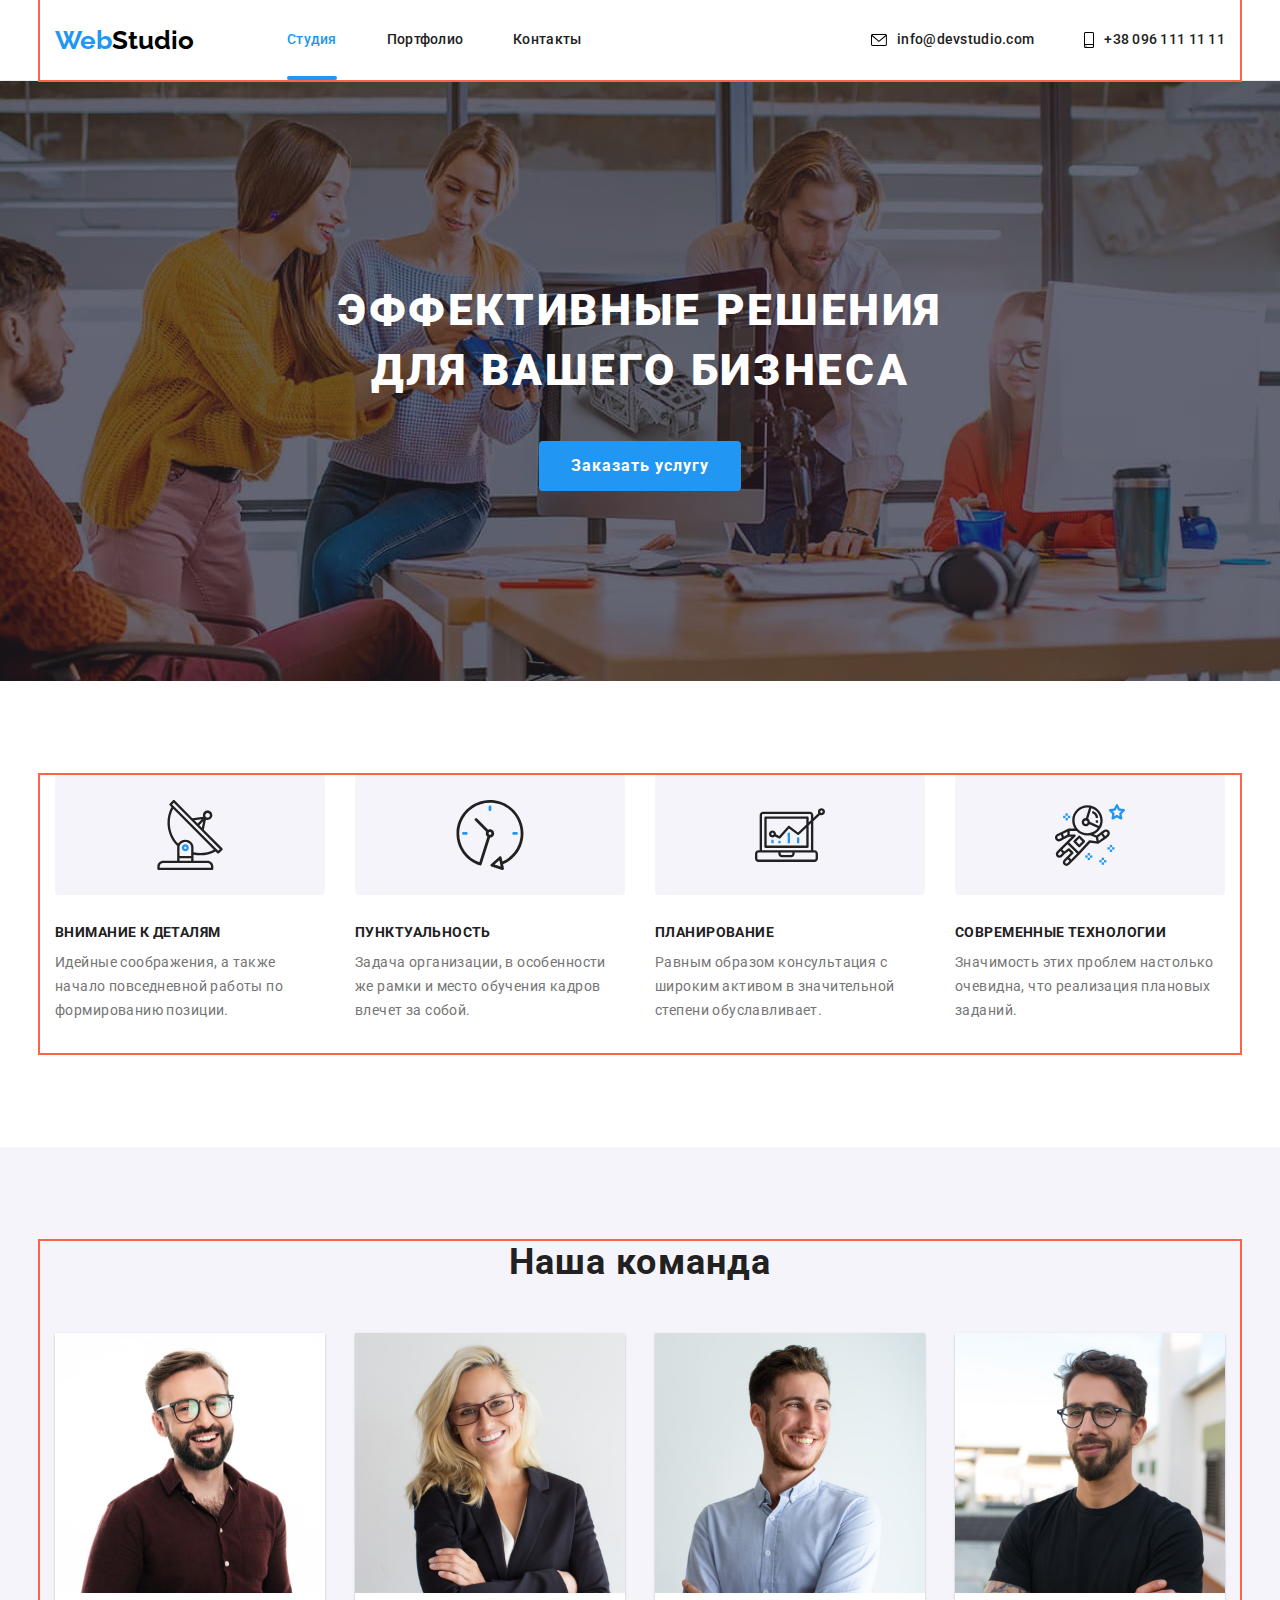
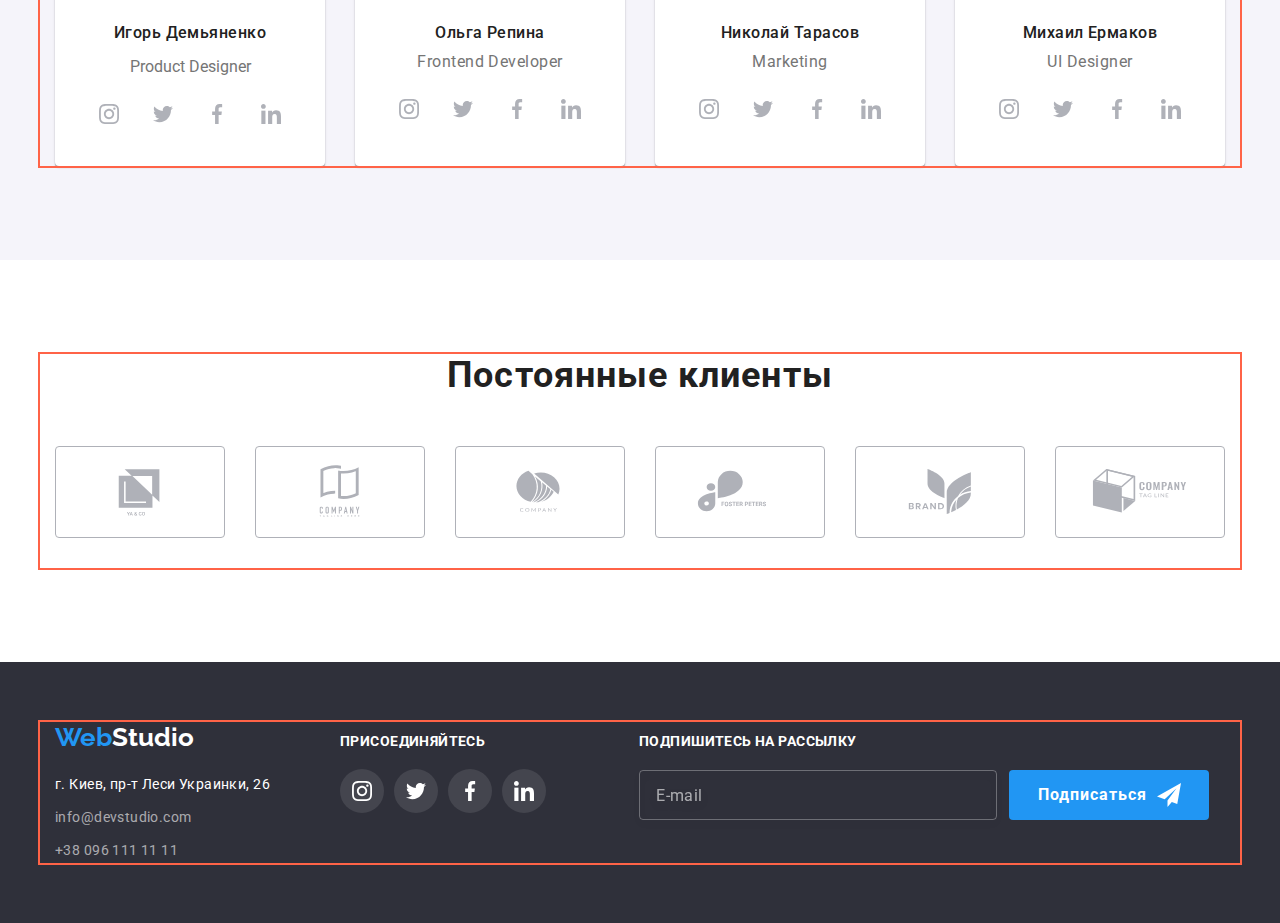
==== index.html @ f04921a1 "6" ====
<!DOCTYPE html>
<html lang="ru">
  <head>
    <meta charset="UTF-8" />
    <meta http-equiv="X-UA-Compatible" content="IE=edge" />
    <meta name="viewport" content="width=device-width, initial-scale=1.0" />
    <title>Web Studio</title>
    <link
      rel="stylesheet"
      href="https://cdnjs.cloudflare.com/ajax/libs/modern-normalize/1.1.0/modern-normalize.min.css"
    />
    <link rel="stylesheet" href="./css/styles.css" />
    <link rel="stylesheet" href="./css/main.min.css" />
    <link rel="preconnect" href="https://fonts.googleapis.com" />
    <link rel="preconnect" href="https://fonts.gstatic.com" crossorigin />
    <link
      href="https://fonts.googleapis.com/css2?family=Raleway:wght@700&family=Roboto:wght@400;500;700;900&display=swap"
      rel="stylesheet"
    />
  </head>
  <body>
    <!-- header -->
    <header class="header">
      <div class="container">
        <div class="header__flex">
          <nav class="header__nav">
            <a class="logo link-decoration" href="index.html"
              ><span class="logo__fp" lang="en">Web</span
              ><span class="logo__sp logo__sp--dark" lang="en">Studio</span></a
            >
            <ul class="nav-list list-decoration header__nav-list">
              <li class="nav-list__item">
                <a class="nav-list__link link-decoration nav-list__link--curent" href="index.html"
                  >Студия</a
                >
              </li>
              <li class="nav-list__item">
                <a class="nav-list__link link-decoration" href="portfolio.html">Портфолио</a>
              </li>
              <li class="nav-list__item">
                <a class="nav-list__link link-decoration" href="index.html">Контакты</a>
              </li>
            </ul>
          </nav>
          <ul class="contacts-list list-decoration">
            <li class="contacts-list__item">
              <a
                class="contacts-list__link contacts-list__link--top link-decoration"
                href="mailto:info@devstudio.com"
                ><svg class="contacts-list__icon contacts-list__icon--envelope-icon">
                  <use href="./images/icons/symbol-defs.svg#icon-envelope"></use>
                </svg>
                info@devstudio.com</a
              >
            </li>
            <li class="contacts-list__item">
              <a
                class="contacts-list__link contacts-list__link--bottom link-decoration"
                href="tel:+380961111111"
                ><svg class="contacts-list__icon contacts-list__icon--smartphone-icon">
                  <use href="./images/icons/symbol-defs.svg#icon-smartphone"></use>
                </svg>
                +38 096 111 11 11</a
              >
            </li>
          </ul>
          <button type="button" class="menu-open-btn" data-menu-open>
            <svg class="menu-open-btn__icon" width="40" height="40">
              <use href="./images/icons/symbol-defs.svg#icon-menu_40px"></use>
            </svg>
          </button>
        </div>
      </div>
      <!-- mob menu -->
      <div class="mob-menu is-hidden" data-menu>
        <div class="container">
          <div class="mob-menu-top">
            <button type="button" class="menu-close-btn" data-menu-close>
              <svg class="menu-close-btn__icon" width="40" height="40">
                <use href="./images/icons/symbol-defs.svg#icon-close_40px"></use>
              </svg>
            </button>
            <ul class="mob-menu-list list-decoration">
              <li class="mob-menu-list__item">
                <a
                  class="mob-menu__link link-decoration mob-menu-list__link--curent"
                  href="index.html"
                  >Студия</a
                >
              </li>
              <li class="mob-menu-list__item">
                <a class="mob-menu__link link-decoration" href="portfolio.html">Портфолио</a>
              </li>
              <li class="mob-menu-list__item">
                <a class="mob-menu__link link-decoration" href="index.html">Контакты</a>
              </li>
            </ul>
          </div>
          <div class="mob-menu-bottom">
            <ul class="mob-menu-contacts-list list-decoration">
              <li class="mob-menu-contacts-list__item">
                <a class="mob-menu-contacts-list__link link-decoration" href="tel:+380961111111">
                  +38 096 111 11 11</a
                >
              </li>
              <li class="mob-menu-contacts-list__item">
                <a
                  class="mob-menu-contacts-list__link link-decoration"
                  href="mailto:info@devstudio.com"
                >
                  info@devstudio.com</a
                >
              </li>
            </ul>
            <ul class="mob-menu-soc-list list-decoration">
              <li class="mob-menu-soc-list__item">
                <a href="" class="mob-menu-soc__link link-decoration"> Instagram</a>
              </li>
              <li class="mob-menu-soc-list__item">
                <a href="" class="mob-menu-soc__link link-decoration">Twitter</a>
              </li>
              <li class="mob-menu-soc-list__item">
                <a href="" class="mob-menu-soc__link link-decoration">Facebook</a>
              </li>
              <li class="mob-menu-soc-list__item">
                <a href="" class="mob-menu-soc__link link-decoration">LinkedIn</a>
              </li>
            </ul>
          </div>
        </div>
      </div>
    </header>
    <!-- main content -->
    <main class="main-content">
      <!-- section banner -->
      <section class="banner section">
        <div class="banner__overlay">
          <div class="baner__content">
            <h1 class="banner__title">
              Эффективные решения <br />
              для вашего бизнеса
            </h1>
            <button data-modal-open class="banner__button" type="button">Заказать услугу</button>
          </div>
        </div>
      </section>
      <!-- section descriptions -->
      <section class="descriptions section">
        <div class="container">
          <div class="descriptions__div">
            <ul class="descriptions-list list-decoration">
              <li class="descriptions-list__item icon-antenna">
                <div class="descriptions-list__link">
                  <svg class="descriptions-list__icon" width="70" height="70">
                    <use href="./images/icons/symbol-defs.svg#icon-antenna"></use>
                  </svg>
                </div>
                <h3 class="descriptions-list__caption">Внимание к деталям</h3>
                <p class="descriptions-list__text">
                  Идейные соображения, а также начало повседневной работы по формированию позиции.
                </p>
              </li>
              <li class="descriptions-list__item icon-clock">
                <div class="descriptions-list__link">
                  <svg class="descriptions-list__icon" width="70" height="70">
                    <use href="./images/icons/symbol-defs.svg#icon-clock"></use>
                  </svg>
                </div>
                <h3 class="descriptions-list__caption">Пунктуальность</h3>
                <p class="descriptions-list__text">
                  Задача организации, в особенности же рамки и место обучения кадров влечет за
                  собой.
                </p>
              </li>
              <li class="descriptions-list__item icon-diagram">
                <div class="descriptions-list__link">
                  <svg class="descriptions-list__icon" width="70" height="70">
                    <use href="./images/icons/symbol-defs.svg#icon-diagram"></use>
                  </svg>
                </div>
                <h3 class="descriptions-list__caption">Планирование</h3>
                <p class="descriptions-list__text">
                  Равным образом консультация с широким активом в значительной степени
                  обуславливает.
                </p>
              </li>
              <li class="descriptions-list__item icon-astronaut">
                <div class="descriptions-list__link">
                  <svg class="descriptions-list__icon" width="70" height="70">
                    <use href="./images/icons/symbol-defs.svg#icon-astronaut"></use>
                  </svg>
                </div>
                <h3 class="descriptions-list__caption">Современные технологии</h3>
                <p class="descriptions-list__text">
                  Значимость этих проблем настолько очевидна, что реализация плановых заданий.
                </p>
              </li>
            </ul>
          </div>
        </div>
      </section>
      <!-- section our_work -->
      <!-- <section class="work section">
        <div class="container">
          <h2 class="work__title section-title">Чем мы занимаемся</h2>
          <ul class="work-list list-decoration">
            <li class="work-list__item">
              <a class="work-list__link link-decoration" href=""
                ><div class="work-list__tumb">
                  <img
                    class="work-list__img"
                    src="./images/img.jpg"
                    alt="разработка блоксхемы"
                    width="370"
                  />
                  <h3 class="work-list__caption">Десктопные приложения</h3>
                </div>
              </a>
            </li>
            <li class="work-list__item">
              <a class="work-list__link link-decoration" href=""
                ><div class="work-list__tumb">
                  <img
                    class="work-list__img"
                    src="./images/box2.jpg"
                    alt="разарботка модели"
                    width="370"
                  />
                  <h3 class="work-list__caption">Мобильные приложения</h3>
                </div>
              </a>
            </li>
            <li class="work-list__item">
              <a class="work-list__link link-decoration" href=""
                ><div class="work-list__tumb">
                  <img
                    class="work-list__img"
                    src="./images/box3.jpg"
                    alt="выбор цвета"
                    width="370"
                  />
                  <h3 class="work-list__caption">Дизайнерские решения</h3>
                </div>
              </a>
            </li>
          </ul>
        </div>
      </section> -->
      <!-- section our_team -->
      <section class="team section">
        <div class="container">
          <h2 class="team__title section-title">Наша команда</h2>
          <ul class="team-list list-decoration">
            <li class="team-list__item">
              <img
                class="team-list__img"
                src="./images/team1.jpg"
                alt="фото Product Designer"
                width="270"
              />
              <div class="team-list__wrapper">
                <h3 class="team-list__caption">Игорь Демьяненко</h3>
                <p class="steam-list__text">Product Designer</p>
                <ul class="soc-list list-decoration">
                  <li class="soc-list__item">
                    <a class="soc-list__link link-decoration" href="">
                      <svg class="soc-list__icon" width="20" height="20">
                        <use href="./images/icons/symbol-defs.svg#icon-instagram"></use>
                      </svg>
                    </a>
                  </li>
                  <li class="soc-list__item">
                    <a class="soc-list__link link-decoration" href="">
                      <svg class="soc-list__icon" width="20" height="20">
                        <use href="./images/icons/symbol-defs.svg#icon-twitter"></use>
                      </svg>
                    </a>
                  </li>
                  <li class="soc-list__item">
                    <a class="soc-list__link link-decoration" href="">
                      <svg class="soc-list__icon" width="20" height="20">
                        <use href="./images/icons/symbol-defs.svg#icon-facebook"></use>
                      </svg>
                    </a>
                  </li>
                  <li class="soc-list__item">
                    <a class="soc-list__link link-decoration" href="">
                      <svg class="soc-list__icon" width="20" height="20">
                        <use href="./images/icons/symbol-defs.svg#icon-linkedin"></use>
                      </svg>
                    </a>
                  </li>
                </ul>
              </div>
            </li>
            <li class="team-list__item">
              <img
                class="team-list__img"
                src="./images/team2.jpg"
                alt="фото фронт-енд разработчика"
                width="270"
              />
              <div class="team-list__wrapper">
                <h3 class="team-list__caption">Ольга Репина</h3>
                <p class="team-list__text" lang="en">Frontend Developer</p>
                <ul class="soc-list list-decoration">
                  <li class="soc-list__item">
                    <a class="soc-list__link link-decoration" href="">
                      <svg class="soc-list__icon" width="20" height="20">
                        <use href="./images/icons/symbol-defs.svg#icon-instagram"></use>
                      </svg>
                    </a>
                  </li>
                  <li class="soc-list__item">
                    <a class="soc-list__link link-decoration" href="">
                      <svg class="soc-list__icon" width="20" height="20">
                        <use href="./images/icons/symbol-defs.svg#icon-twitter"></use>
                      </svg>
                    </a>
                  </li>
                  <li class="soc-list__item">
                    <a class="soc-list__link link-decoration" href="">
                      <svg class="soc-list__icon" width="20" height="20">
                        <use href="./images/icons/symbol-defs.svg#icon-facebook"></use>
                      </svg>
                    </a>
                  </li>
                  <li class="soc-list__item">
                    <a class="soc-list__link link-decoration" href="">
                      <svg class="soc-list__icon" width="20" height="20">
                        <use href="./images/icons/symbol-defs.svg#icon-linkedin"></use>
                      </svg>
                    </a>
                  </li>
                </ul>
              </div>
            </li>
            <li class="team-list__item">
              <img
                class="team-list__img"
                src="./images/team3.jpg"
                alt="фото маркетолога"
                width="270"
              />
              <div class="team-list__wrapper">
                <h3 class="team-list__caption">Николай Тарасов</h3>
                <p class="team-list__text" lang="en">Marketing</p>
                <ul class="soc-list list-decoration">
                  <li class="soc-list__item">
                    <a class="soc-list__link link-decoration" href="">
                      <svg class="soc-list__icon" width="20" height="20">
                        <use href="./images/icons/symbol-defs.svg#icon-instagram"></use>
                      </svg>
                    </a>
                  </li>
                  <li class="soc-list__item">
                    <a class="soc-list__link link-decoration" href="">
                      <svg class="soc-list__icon" width="20" height="20">
                        <use href="./images/icons/symbol-defs.svg#icon-twitter"></use>
                      </svg>
                    </a>
                  </li>
                  <li class="soc-list__item">
                    <a class="soc-list__link link-decoration" href="">
                      <svg class="soc-list__icon" width="20" height="20">
                        <use href="./images/icons/symbol-defs.svg#icon-facebook"></use>
                      </svg>
                    </a>
                  </li>
                  <li class="soc-list__item">
                    <a class="soc-list__link link-decoration" href="">
                      <svg class="soc-list__icon" width="20" height="20">
                        <use href="./images/icons/symbol-defs.svg#icon-linkedin"></use>
                      </svg>
                    </a>
                  </li>
                </ul>
              </div>
            </li>
            <li class="team-list__item">
              <img
                class="team-list__img"
                src="./images/team4.jpg"
                alt="фото дизайнера"
                width="270"
              />
              <div class="team-list__wrapper">
                <h3 class="team-list__caption">Михаил Ермаков</h3>
                <p class="team-list__text" lang="en">UI Designer</p>
                <ul class="soc-list list-decoration">
                  <li class="soc-list__item">
                    <a class="soc-list__link link-decoration" href="">
                      <svg class="soc-list__icon" width="20" height="20">
                        <use href="./images/icons/symbol-defs.svg#icon-instagram"></use>
                      </svg>
                    </a>
                  </li>
                  <li class="soc-list__item">
                    <a class="soc-list__link link-decoration" href="">
                      <svg class="soc-list__icon" width="20" height="20">
                        <use href="./images/icons/symbol-defs.svg#icon-twitter"></use>
                      </svg>
                    </a>
                  </li>
                  <li class="soc-list__item">
                    <a class="soc-list__link link-decoration" href="">
                      <svg class="soc-list__icon" width="20" height="20">
                        <use href="./images/icons/symbol-defs.svg#icon-facebook"></use>
                      </svg>
                    </a>
                  </li>
                  <li class="soc-list__item">
                    <a class="soc-list__link link-decoration" href="">
                      <svg class="soc-list__icon" width="20" height="20">
                        <use href="./images/icons/symbol-defs.svg#icon-linkedin"></use>
                      </svg>
                    </a>
                  </li>
                </ul>
              </div>
            </li>
          </ul>
        </div>
      </section>
      <!-- section customers -->
      <section class="customers section">
        <div class="container">
          <h2 class="customers__title section-title">Постоянные клиенты</h2>
          <ul class="customers-list list-decoration">
            <li class="customers-list__item">
              <a class="customers-list__link link-decoration" href="">
                <svg class="customers-list__icon" width="106" height="60">
                  <use href="./images/icons/symbol-defs.svg#icon-Logo"></use>
                </svg>
              </a>
            </li>
            <li class="customers-list__item">
              <a class="customers-list__link link-decoration" href=""
                ><svg class="customers-list__icon" width="106" height="60">
                  <use href="./images/icons/symbol-defs.svg#icon-Logo2"></use>
                </svg>
              </a>
            </li>
            <li class="customers-list__item">
              <a class="customers-list__link link-decoration" href="">
                <svg class="customers-list__icon" width="106" height="60">
                  <use href="./images/icons/symbol-defs.svg#icon-Logo3"></use>
                </svg>
              </a>
            </li>
            <li class="customers-list__item">
              <a class="customers-list__link link-decoration" href="">
                <svg class="customers-list__icon" width="106" height="60">
                  <use href="./images/icons/symbol-defs.svg#icon-Logo4"></use>
                </svg>
              </a>
            </li>
            <li class="customers-list__item">
              <a class="customers-list__link link-decoration" href="">
                <svg class="customers-list__icon" width="106" height="60">
                  <use href="./images/icons/symbol-defs.svg#icon-Logo5"></use>
                </svg>
              </a>
            </li>
            <li class="customers-list__item">
              <a class="customers-list__link link-decoration" href="">
                <svg class="customers-list__icon" width="106" height="60">
                  <use href="./images/icons/symbol-defs.svg#icon-Logo6"></use>
                </svg>
              </a>
            </li>
          </ul>
        </div>
      </section>
    </main>
    <!-- footer -->
    <footer class="footer">
      <div class="container container--flex">
        <div class="footer__tab">
          <div class="contacts footer__contacts">
            <a class="logo footer__logo link-decoration" href="index.html"
              ><span class="logo__fp" lang="en">Web</span
              ><span class="logo__sp logo__sp--inverse" lang="en">Studio</span>
            </a>
            <address class="address">
              <ul class="address-list list-decoration">
                <li class="address-list__item">
                  <a class="address-list__link link-decoration" href="index.html"
                    >г. Киев, пр-т Леси Украинки, 26
                  </a>
                </li>
                <li class="address-list__item">
                  <a
                    class="address-list__link link-decoration address-list__link--dark"
                    href="mailto:info@devstudio.com"
                    >info@devstudio.com
                  </a>
                </li>
                <li class="address-list__item">
                  <a
                    class="address-list__link link-decoration address-list__link--dark"
                    href="tel:+380961111111"
                    >+38 096 111 11 11
                  </a>
                </li>
              </ul>
            </address>
          </div>
          <div class="social footer__social">
            <h3 class="social__title">присоединяйтесь</h3>
            <ul class="social-list list-decoration">
              <li class="social-list__item">
                <a class="social-list__link link-decoration" href="">
                  <svg class="social-list__icon" width="20" height="20">
                    <use href="./images/icons/symbol-defs.svg#icon-instagram"></use>
                  </svg>
                </a>
              </li>
              <li class="social-list__item">
                <a class="social-list__link link-decoration" href="">
                  <svg class="social-list__icon" width="20" height="20">
                    <use href="./images/icons/symbol-defs.svg#icon-twitter"></use>
                  </svg>
                </a>
              </li>
              <li class="social-list__item">
                <a class="social-list__link link-decoration" href="">
                  <svg class="social-list__icon" width="20" height="20">
                    <use href="./images/icons/symbol-defs.svg#icon-facebook"></use>
                  </svg>
                </a>
              </li>
              <li class="social-list__item">
                <a class="social-list__link link-decoration" href="">
                  <svg class="social-list__icon" width="20" height="20">
                    <use href="./images/icons/symbol-defs.svg#icon-linkedin"></use>
                  </svg>
                </a>
              </li>
            </ul>
          </div>
        </div>
        <form class="subscribe-form">
          <label class="subscribe-form__label" for="footer-email">Подпишитесь на рассылку</label>
          <div class="subscribe-form__position">
            <input
              class="subscribe-form__email"
              type="email"
              name="footer-email"
              id="footer-email"
              placeholder="E-mail"
            />
            <button class="subscribe-form__but button" type="submit">
              Подписаться<svg class="subscribe-form__icon" width="24" height="24">
                <use href="./images/icons/symbol-defs.svg#icon-send"></use>
              </svg>
            </button>
          </div>
        </form>
      </div>
    </footer>
    <!-- modal page -->
    <div class="backdrop is-hidden" data-modal>
      <div class="modal">
        <button data-modal-close class="button-close" type="button">
          <svg class="button-close__icon" width="18" height="18">
            <use href="./images/icons/symbol-defs.svg#icon-close"></use>
          </svg>
        </button>
        <p class="modal__title">Оставьте свои данные, мы вам перезвоним</p>
        <form class="modal__modal-form">
          <div class="modal__form-wrapper">
            <div class="modal__form-field">
              <label class="modal__label" for="person">Имя</label>
              <div class="modal__position">
                <input class="modal__input" type="text" name="person" id="person" />
                <svg class="modal__icon" width="18" height="18">
                  <use href="./images/icons/symbol-defs.svg#icon-person"></use>
                </svg>
              </div>
            </div>
            <div class="modal__form-field">
              <label class="modal__label" for="tel">Телефон</label>
              <div class="modal__position">
                <input class="modal__input" type="tel" name="tel" id="tel" />
                <svg class="modal__icon" width="18" height="18">
                  <use href="./images/icons/symbol-defs.svg#icon-phone"></use>
                </svg>
              </div>
            </div>
            <div class="modal__form-field">
              <label class="modal__label" for="email">Почта</label>
              <div class="modal__position">
                <input class="modal__input" type="email" name="email" id="email" />
                <svg class="modal__icon" width="18" height="18">
                  <use href="./images/icons/symbol-defs.svg#icon-email"></use>
                </svg>
              </div>
            </div>
            <div class="modal__form-field">
              <label class="modal__label" for="comment">Комментарий</label>
              <textarea
                class="modal__textarea"
                name="comment"
                id="comment"
                placeholder="Введите текст"
              ></textarea>
            </div>
          </div>
          <div class="modal__agreement-wrapper">
            <input
              type="checkbox"
              id="checkbox"
              class="modal__agreement-checkbox visuallny-hidden"
              name="checkbox"
            />
            <label class="modal__agreement-check-field" for="checkbox">
              <span class="modal__agreement-check-box">
                <svg class="modal__icon-checked" width="16" height="15">
                  <use href="./images/icons/symbol-defs.svg#icon-check"></use>
                </svg>
              </span>
              <span class="modal__agreement">
                Соглашаюсь с рассылкой и принимаю
                <span class="modal__agreement-position">
                  <a href="" class="modal__agreement-two link-decoration">Условия договора</a>
                </span>
              </span>
            </label>
          </div>

          <button class="modal-form-but modal__modal-form-but button" type="submit">
            Отправить
          </button>
        </form>
      </div>
    </div>
  </body>
  <script src="./js/modal.js"></script>
  <script src="./js/menu.js"></script>
</html>
---- css/styles.css ----
/* ------ header ------> */

/* ------ section banner ------> */

/* ------ section descriptions------> */

/* ------ section our_work------> */

/* ------ section our_team------> */

/* ------ customers------> */

/* ------ footer------> */

/* ------------------ PORTFOLIO-----------------------> */
/* ------ portfolio menu------> */

/* ------ portfolio projects------> */

/* ------ modal ------> */
---- css/main.min.css ----
:root{--accent-color: #2196f3;--main-text-color: #757575;--main-header-color: #212121;--main-background-color: #e5e5e5;--sec-background-color: #f5f4fa;--white-text-color: #ffffff;--main-font: "Roboto";--alt-main-font: "sans-serif";--second-font: "Raleway"}.link-decoration{text-decoration:none}.link-decoration:hover,.link-decoration:focus{color:var(--accent-color)}textarea{resize:none}.list-decoration{padding:0;margin:0;list-style:none}img{display:block;max-width:100%;height:auto}.section-title{margin-top:0;margin-bottom:50px;text-align:center;font-weight:700;font-size:36px;line-height:1.17;letter-spacing:.03em;color:var(--main-header-color)}.section{padding-top:60px;padding-bottom:60px}@media screen and (min-width: 1200px){.section{padding-top:94px;padding-bottom:94px}}body{font-family:var(--main-font),var(--alt-main-font);color:var(--main-text-color);background:#fff}.button{min-width:200px;padding:10px 32px;font-family:inherit;font-weight:700;font-size:16px;line-height:1.88;text-align:center;letter-spacing:.06em;color:var(--white-text-color);background:var(--accent-color);cursor:pointer;border:none;border-radius:4px;transition:box-shadow 250ms cubic-bezier(0.4, 0, 0.2, 1)}.button:hover,.button:focus{box-shadow:0px 4px 4px rgba(0,0,0,.15)}.color-decoration{color:rgba(255,255,255,.6)}.visuallny-hidden{position:absolute;white-space:nowrap;width:1px;height:1px;overflow:hidden;border:0;padding:0;clip:rect(0 0 0 0);clip-path:inset(50%);margin:-1px}.container{margin:0 auto;width:100%;padding-left:15px;padding-right:15px;outline:2px solid tomato}@media screen and (min-width: 480px){.container{width:480px}}@media screen and (min-width: 768px){.container{width:768px}}@media screen and (min-width: 1200px){.container{width:1200px}}@media screen and (min-width: 1200px){.container--flex{display:flex;flex-direction:row;align-items:baseline}}.header{border-bottom:1px solid #ececec}.header__flex{display:flex;align-items:center}.header__nav{display:flex;align-items:center}@media screen and (min-width: 768px)and (max-width: 1199px){.header__nav{margin-right:84px}}.menu-open-btn{display:none}@media screen and (max-width: 767px){.menu-open-btn{border:none;background-color:rgba(0,0,0,0);display:block;margin-left:auto;cursor:pointer}}.menu-open-btn:hover .menu-open-btn__icon{fill:var(--accent-color)}.menu-open-btn:focus .menu-open-btn__icon{fill:var(--accent-color)}.menu-close-btn{position:absolute;display:flex;justify-content:start;border:none;background-color:rgba(0,0,0,0);display:block;margin-left:auto;cursor:pointer;padding:0;top:10px;right:15px;z-index:2}.menu-close-btn:hover .menu-close-btn__icon{fill:var(--accent-color)}.menu-close-btn:focus .menu-close-btn__icon{fill:var(--accent-color)}.logo{display:block;font-family:var(--second-font);font-style:normal;font-weight:700;font-size:26px;line-height:1.19}.logo__fp{color:var(--accent-color)}.footer__logo{margin-bottom:20px}.logo__sp--dark{color:#000}.logo__sp--inverse{color:var(--white-text-color)}.nav-list{display:flex;align-items:center}@media screen and (max-width: 767px){.nav-list{display:none}}.header__nav-list{margin-left:88px}@media screen and (min-width: 1200px){.header__nav-list{margin-left:93px}}.nav-list__link{display:block;padding-top:32px;padding-bottom:32px;font-weight:500;font-size:14px;line-height:1.14;letter-spacing:.02em;color:var(--main-header-color);transition:color 250ms cubic-bezier(0.4, 0, 0.2, 1)}.nav-list__item{position:relative}.nav-list__item:not(:last-child){margin-right:50px}.nav-list__link--curent{color:var(--accent-color)}.nav-list__link--curent::after{content:"";position:absolute;bottom:0;left:0;width:100%;height:4px;border-radius:4px;background:var(--accent-color)}.contacts-list{display:flex;flex-direction:column}@media screen and (max-width: 767px){.contacts-list{display:none}}@media screen and (min-width: 1200px){.contacts-list{flex-direction:row;margin-left:auto}}@media screen and (max-width: 767px){.contacts{display:flex;flex-direction:column;align-items:center}}.contacts-list__item:not(:last-child){margin-bottom:10px}@media screen and (min-width: 1200px){.contacts-list__item:not(:last-child){margin-right:50px;margin-bottom:0px}}.contacts-list__link{color:var(--main-text-color);display:flex;align-items:center;font-weight:500;font-size:14px;line-height:1.14;letter-spacing:.02em;color:var(--main-header-color);transition:color 250ms cubic-bezier(0.4, 0, 0.2, 1)}@media screen and (min-width: 1200){.contacts-list__link{padding-top:32px;padding-bottom:32px}}@media screen and (min-width: 768px)and (max-width: 1199px){.contacts-list__link--top{padding-top:21px}}@media screen and (min-width: 768px)and (max-width: 1199px){.contacts-list__link--bottom{padding-bottom:21px}}.contacts-list__icon{transition:fill 250ms cubic-bezier(0.4, 0, 0.2, 1)}.contacts-list__link:hover .contacts-list__icon,.contacts-list__link:focus .contacts-list__icon{fill:var(--accent-color)}.contacts-list__icon--envelope-icon{width:16px;height:12px;margin-right:10px}.contacts-list__icon--smartphone-icon{width:10px;height:16px;margin-right:10px}.banner{padding-top:0;padding-bottom:0;background:#2f303a;text-align:center}.banner__overlay{max-width:1600px;height:600px;margin-right:auto;margin-left:auto;background-image:linear-gradient(rgba(47, 48, 58, 0.4), rgba(47, 48, 58, 0.4)),url(../images/bannerbg.jpg);background-repeat:no-repeat;background-position:center;background-size:cover}.baner__content{padding-top:200px;padding-bottom:200px}.banner__title{margin-top:0;margin-bottom:30px;font-weight:900;font-size:26px;line-height:1.62;letter-spacing:.06em;text-transform:uppercase;color:var(--white-text-color)}@media screen and (min-width: 1200px){.banner__title{margin-bottom:40px;font-size:44px;line-height:1.36}}.banner__button{min-width:200px;padding:10px 32px;font-family:inherit;font-weight:700;font-size:16px;line-height:1.88;text-align:center;letter-spacing:.06em;color:var(--white-text-color);background:var(--accent-color);cursor:pointer;border:none;border-radius:4px;transition:box-shadow 250ms cubic-bezier(0.4, 0, 0.2, 1)}.banner__button:hover,.banner__button:focus{box-shadow:0px 4px 4px rgba(0,0,0,.15)}@media screen and (min-width: 678px){.descriptions-list{display:flex;flex-wrap:wrap}}@media screen and (min-width: 1200px){.descriptions-list{display:flex;flex-direction:row}}.descriptions-list__item{margin-bottom:30px}.descriptions-list__item:last-child{margin-bottom:0}@media screen and (min-width: 480px)and (max-width: 767px){.descriptions-list__item{width:450px}}@media screen and (min-width: 768px)and (max-width: 1199px){.descriptions-list__item{width:354px;margin-right:30px;margin-bottom:30px}.descriptions-list__item:nth-last-child(-n+2){margin-bottom:0}.descriptions-list__item:nth-child(2n){margin-right:0}}@media screen and (min-width: 1200px){.descriptions-list__item{width:270px;margin-right:30px}.descriptions-list__item:last-child{margin-right:0}}.descriptions-list__link{display:flex;justify-content:center;align-items:center;height:120px;margin-bottom:30px;background-color:#f5f4fa;border-radius:4px}.descriptions-list__caption{text-align:center;margin-top:0;margin-bottom:10px;font-weight:700;font-size:14px;line-height:1.14;letter-spacing:.03em;text-transform:uppercase;color:var(--main-header-color)}@media screen and (min-width: 768px){.descriptions-list__caption{text-align:left}}.descriptions-list__text{margin-top:0;margin-bottom:0;font-size:14px;line-height:1.71;letter-spacing:.03em}.work{padding-top:0}@media screen and (max-width: 1200px){.work{display:none}}.work-list{display:flex}.work-list__item{width:370px;margin-right:30px}.work-list__item:last-child{margin-right:0}.work-list__img{display:block;max-width:100%;height:auto}.work-list__caption{margin-top:0;margin-bottom:0;padding-top:27px;padding-bottom:27px;width:370px;height:70px;font-weight:700;font-size:14px;line-height:16px;text-align:center;letter-spacing:.03em;text-transform:uppercase;color:#fff;position:absolute;background:rgba(47,48,58,.8);bottom:0;left:0}.work-list__tumb{position:relative}.team{background:var(--sec-background-color)}.team-list__img{display:block;max-width:100%;height:auto}@media screen and (min-width: 678px){.team-list{display:flex;flex-wrap:wrap}}.team-list__item{margin-bottom:30px;background:#fff;box-shadow:0px 1px 3px rgba(0,0,0,.12),0px 1px 1px rgba(0,0,0,.14),0px 2px 1px rgba(0,0,0,.2);border-radius:0px 0px 4px 4px}.team-list__item:last-child{margin-bottom:0}@media screen and (min-width: 480px)and (max-width: 767px){.team-list__item{width:450px}}@media screen and (min-width: 768px)and (max-width: 1199px){.team-list__item{width:354px;margin-right:30px}.team-list__item:nth-last-child(-n+2){margin-bottom:0}.team-list__item:nth-child(2n){margin-right:0}}@media screen and (min-width: 1200px){.team-list__item{width:270px;margin-bottom:0;margin-right:30px}.team-list__item:last-child{margin-right:0px}}.team-list__wrapper{padding-top:30px;padding-bottom:30px;text-align:center}.team-list__caption{margin-top:0;margin-bottom:10px;font-weight:500;font-size:16px;line-height:1.19;letter-spacing:.03em;color:var(--main-header-color)}.team-list__text{margin-top:0;margin-bottom:16px;font-size:16px;line-height:1.19;letter-spacing:.03em}.soc-list{display:flex;flex-direction:row;justify-content:center}.soc-list__item:not(:last-child){margin-right:10px}.soc-list__link{display:flex;justify-content:center;align-items:center;width:44px;height:44px;background:#fff;border-radius:50%;transition:background-color 250ms cubic-bezier(0.4, 0, 0.2, 1)}.soc-list__link:hover,.soc-list__link:focus{background:var(--accent-color)}.soc-list__icon{fill:#afb1b8;transition:fill 250ms cubic-bezier(0.4, 0, 0.2, 1)}.soc-list__link:hover .soc-list__icon,.soc-list__link:focus .soc-list__icon{fill:#fff}.customers-list{display:flex;flex-wrap:wrap;justify-content:center}@media screen and (min-width: 1200px){.customers-list{flex-flow:row}}.customers-list__item{margin-right:30px;margin-bottom:30px}@media screen and (min-width: 480px)and (max-width: 767px){.customers-list__item:nth-child(2n){margin-right:0}.customers-list__item:nth-last-child(-n+2){margin-bottom:0}}@media screen and (min-width: 768px)and (max-width: 1199px){.customers-list__item:nth-child(3n){margin-right:0}.customers-list__item:nth-last-child(-n+3){margin-bottom:0}}@media screen and (min-width: 1200px){.customers-list__item{margin-right:30px}.customers-list__item:last-child{margin-right:0}}.customers-list__link{display:flex;justify-content:center;align-items:center;height:92px;border:1px solid #afb1b8;border-radius:4px;transition:border 250ms cubic-bezier(0.4, 0, 0.2, 1)}.customers-list__link:hover,.customers-list__link:focus{border:1px solid #2196f3}@media screen and (min-width: 480px)and (max-width: 767px){.customers-list__link{width:210px}}@media screen and (min-width: 768px)and (max-width: 1199px){.customers-list__link{width:226px}}@media screen and (min-width: 1200px){.customers-list__link{width:170px}}.customers-list__icon{fill:#afb1b8;transition:fill 250ms cubic-bezier(0.4, 0, 0.2, 1)}.customers-list__link:hover .customers-list__icon,.customers-list__link:focus .customers-list__icon{fill:var(--accent-color)}.footer{padding-top:60px;padding-bottom:60px;background:#2f303a}.footer__tab{display:flex;flex-direction:column}@media screen and (min-width: 768px){.footer__tab{flex-direction:row;align-items:baseline;justify-content:space-evenly;margin-bottom:60px}}@media screen and (min-width: 1200px){.footer__tab{margin-bottom:0}}@media screen and (min-width: 1200px){.footer__contacts{flex-grow:1;margin-right:70px}}@media screen and (max-width: 767px){.address-list{display:flex;flex-direction:column;align-items:center;margin-bottom:60px}}.address-list__item{margin-bottom:9px}.address-list__item:last-child{margin-bottom:0}.address-list__link{display:inline-block;font-style:normal;font-size:14px;line-height:1.71;letter-spacing:.03em;color:var(--white-text-color);transition:color 250ms cubic-bezier(0.4, 0, 0.2, 1)}.address-list__link--dark{color:rgba(255,255,255,.6)}@media screen and (max-width: 767px){.footer__social{display:flex;flex-direction:column;align-items:center;margin-bottom:60px}}@media screen and (min-width: 1200px){.footer__social{margin-right:93px}}.social__title{margin-top:0;margin-bottom:20px;font-weight:700;font-size:14px;line-height:16px;letter-spacing:.03em;text-transform:uppercase;color:#fff}.social-list{display:flex;flex-direction:row}.social-list__link{display:flex;justify-content:center;align-items:center;width:44px;height:44px;border-radius:50%;background:rgba(255,255,255,.1);transition:background-color 250ms cubic-bezier(0.4, 0, 0.2, 1)}.social-list__link:hover,.social-list__link:focus{background:var(--accent-color)}.social-list__item:not(:last-child){margin-right:10px}.social-list__icon{fill:#fff}@media screen and (max-width: 1199px){.subscribe-form{display:flex;flex-direction:column;align-items:center}}.subscribe-form__label{display:inline-block;margin-bottom:20px;font-weight:700;font-size:14px;line-height:1.14;letter-spacing:.03em;text-transform:uppercase;color:#fff}.subscribe-form__email{margin-bottom:20px;padding:15px 16px;width:100%;height:50px;border:1px solid rgba(255,255,255,.3);filter:drop-shadow(0px 4px 4px rgba(0, 0, 0, 0.15));border-radius:4px;background-color:rgba(0,0,0,0);color:var(--main-text-color);outline:none;transition:border-color 250ms cubic-bezier(0.4, 0, 0.2, 1)}.subscribe-form__email:focus{border-color:var(--accent-color)}.subscribe-form__email::placeholder{font-weight:400;font-size:16px;line-height:1.25;letter-spacing:.03em;color:rgba(255,255,255,.6)}@media screen and (min-width: 1200px){.subscribe-form__email{width:358px;margin-bottom:0;margin-right:12px}}@media screen and (min-width: 480px)and (max-width: 1199px){.subscribe-form__email{width:450px}}@media screen and (max-width: 1199px){.subscribe-form__position{display:flex;flex-direction:column;align-items:center;width:100%}}@media screen and (min-width: 1200px){.subscribe-form__position{display:flex;flex-direction:row}}.subscribe-form__but{display:flex;align-items:center;padding-left:29px;padding-right:28px;padding-top:10px;padding-bottom:10px}.subscribe-form__icon{margin-left:10px;fill:var(--white-text-color)}.portfolio-projects__menu-list{display:flex}@media screen and (max-width: 767px){.portfolio-projects__menu-list{flex-wrap:wrap;margin-bottom:40px}}@media screen and (min-width: 768px){.portfolio-projects__menu-list{justify-content:center;margin-bottom:50px}}.menu-list__btn{font-family:inherit;font-weight:500;font-size:16px;line-height:1.6;text-align:center;letter-spacing:.03em;color:var(--main-header-color);background:var(--sec-background-color);cursor:pointer;border:none;border-radius:4px;padding:6px 22px;transition:color 250ms cubic-bezier(0.4, 0, 0.2, 1),background-color 250ms cubic-bezier(0.4, 0, 0.2, 1),box-shadow 250ms cubic-bezier(0.4, 0, 0.2, 1)}.menu-list__btn:hover,.menu-list__btn:focus{color:var(--white-text-color);background:var(--accent-color);box-shadow:0px 3px 1px rgba(0,0,0,.1),0px 1px 2px rgba(0,0,0,.08),0px 2px 2px rgba(0,0,0,.12)}.menu-list__item{margin-right:8px}@media screen and (max-width: 767px){.menu-list__item{margin-bottom:21px}}.menu-list__item:last-child{margin-right:0}.projects-list{display:flex;flex-wrap:wrap}.projects-list__item{width:450px;background:#fff;transition:box-shadow 250ms cubic-bezier(0.4, 0, 0.2, 1)}.projects-list__item:hover{box-shadow:0px 1px 1px rgba(0,0,0,.12),0px 4px 4px rgba(0,0,0,.06),1px 4px 6px rgba(0,0,0,.16)}@media screen and (min-width: 768px){.projects-list__item{margin-right:30px;margin-bottom:30px}}@media screen and (min-width: 768px)and (max-width: 1199px){.projects-list__item{width:354px}.projects-list__item:nth-last-child(-n+32){margin-bottom:0}.projects-list__item:nth-child(2n){margin-right:0}}@media screen and (min-width: 1200px){.projects-list__item{width:370px}.projects-list__item:nth-last-child(-n+3){margin-bottom:0}.projects-list__item:nth-child(3n){margin-right:0}}.projects-list__thumb{overflow:hidden;position:relative}.projects-list__img{display:block;max-width:100%;height:auto}.projects-list__parag{margin-top:0;margin-bottom:0;padding:63px 24px;height:100%;position:absolute;top:0;left:0;transform:translateY(100%);background:rgba(33,150,243,.9);font-weight:400;font-size:18px;line-height:1.56;letter-spacing:.03em;color:#fff;transition:transform 250ms cubic-bezier(0.4, 0, 0.2, 1)}.projects-list__item:hover .projects-list__parag{opacity:1;transform:translateY(0)}.projects-list__wrapper{padding:20px 24px;border-right:1px solid #eee;border-bottom:1px solid #eee;border-left:1px solid #eee}.projects-list__title{margin-top:0;margin-bottom:4px;font-weight:700;font-size:18px;line-height:2;letter-spacing:.06em;color:var(--main-header-color)}.projects-list__text{margin-top:0;margin-bottom:0;font-size:16px;line-height:1.88;letter-spacing:.03em}.backdrop{position:fixed;left:0;top:0;width:100%;height:100%;background:rgba(0,0,0,.2);transition:opacity 300ms,visibility 300ms}.is-hidden{opacity:0;pointer-events:none;visibility:hidden}.modal{position:absolute;top:50%;left:50%;padding:40px;width:100%;min-height:581px;transform:rotate(360deg) translate(-50%, -50%) scale(1);border-radius:4px;background:#fff;transition:transform 600ms,opacity 2000ms}.backdrop.is-hidden .modal{transform:rotate(0) scale(0.3);opacity:.1}@media screen and (min-width: 480px)and (max-width: 1199px){.modal{width:450px}}@media screen and (min-width: 1200px){.modal{width:528px}}.modal__title{margin-top:0;margin-bottom:12px;font-weight:700;font-size:20px;line-height:1.15;text-align:center;letter-spacing:.03em;color:var(--main-header-color)}.button-close{padding:0;position:absolute;top:8px;right:8px;width:30px;height:30px;border:1px solid #999;border-radius:50%;display:flex;justify-content:center;align-items:center;background-color:rgba(0,0,0,0)}.button-close__icon{transition:fill 250ms cubic-bezier(0.4, 0, 0.2, 1)}.button-close:hover .button-close__icon,.button-close:focus .button-close__icon{fill:var(--accent-color)}.modal__modal-form{margin-right:auto;margin-left:auto}.modal__form-field:not(:last-child){margin-bottom:10px}.modal__label{display:block;margin-bottom:4px;font-weight:400;font-size:12px;line-height:1.17;letter-spacing:.01em;color:var(--main-text-color)}.modal__input{width:100%;height:40px;display:block;padding-left:42px;padding-top:12px;padding-bottom:12px;border:1px solid rgba(33,33,33,.2);border-radius:4px;background-color:rgba(0,0,0,0);outline:none;transition:border-color 250ms cubic-bezier(0.4, 0, 0.2, 1)}.modal__input:focus{border-color:var(--accent-color)}.modal__textarea{padding:12px 16px;height:120px;width:100%;display:block;border:1px solid rgba(33,33,33,.2);border-radius:4px;background-color:rgba(0,0,0,0);outline:none;transition:border-color 250ms cubic-bezier(0.4, 0, 0.2, 1)}.modal__textarea:focus{border-color:var(--accent-color)}.modal__textarea::placeholder{font-weight:400;font-size:14px;line-height:1.14;letter-spacing:.01em;color:rgba(117,117,117,.5)}.modal__position{position:relative}.modal__icon{position:absolute;top:50%;left:12px;transform:translateY(-50%);fill:var(--main-header-color);transition:fill 250ms cubic-bezier(0.4, 0, 0.2, 1)}.modal__input:focus+.modal__icon{fill:var(--accent-color)}.modal__agreement-wrapper{margin-top:20px;margin-bottom:30px}.modal__modal-form-but{display:block;margin:auto}.modal__agreement{font-weight:400;font-size:14px;line-height:1.71;letter-spacing:.03em}.modal__agreement-two{color:var(--accent-color);font-weight:400;font-size:14px;line-height:1.71;letter-spacing:.03em}.modal__agreement-two::after{width:100%;height:1px;background-color:var(--accent-color);content:"";position:absolute;bottom:0;left:0}.modal__agreement-two::after{width:100%;height:1px;background-color:var(--accent-color);content:"";position:absolute;bottom:0;left:0}.modal__agreement-check-field{display:flex;align-items:center;justify-content:center;height:24px;width:100%;margin-bottom:30px}.modal__agreement-check-box{width:16px;height:15px;border:1px solid var(--main-header-color);border-radius:2px;background-color:rgba(0,0,0,0);margin-right:7px;display:flex;justify-content:center;align-items:center}.modal__agreement-checkbox:checked+.modal__agreement-check-field .modal__agreement-check-box{border:none}.modal__agreement-checkbox:focus+.modal__agreement-check-field .modal__agreement-check-box{border-color:var(--accent-color)}.modal__icon-checked{fill:rgba(0,0,0,0);transition:fill 250ms cubic-bezier(0.4, 0, 0.2, 1)}.modal__agreement-checkbox:checked+.modal__agreement-check-field .modal__icon-checked{fill:var(--accent-color)}.modal__agreement-position{position:relative}.mob-menu{position:fixed;top:0;background-color:#fff;height:100vh;width:100vw;padding-top:48px;padding-bottom:48px;z-index:10;outline:2px solid green}.mob-menu .container{display:flex;flex-direction:column;height:100%;justify-content:space-between;overflow:auto}.mob-menu-list{margin-left:40px}.mob-menu-list__item:not(:last-child){margin-bottom:30px}.mob-menu__link{color:var(--main-header-color);font-weight:500;font-size:40px;line-height:1.18;letter-spacing:.02em}.mob-menu-contacts-list{margin-left:40px;margin-bottom:64px}.mob-menu-contacts-list__item:not(:last-child){margin-bottom:30px}.mob-menu-contacts-list__item:last-child .mob-menu-contacts-list__link{font-size:24px;line-height:1.17;letter-spacing:.02em;color:var(--main-text-color)}.mob-menu-contacts-list__link{color:var(--accent-color);font-weight:500;font-size:40px;line-height:1.18;letter-spacing:.02em}.mob-menu-soc-list{margin-left:40px;display:flex;flex-direction:row}.mob-menu-soc-list__item{position:relative}.mob-menu-soc-list__item:not(:last-child){margin-right:10px;padding-right:10px;border-right:1px solid rgba(33,33,33,.2)}.mob-menu-soc__link{font-weight:500;font-size:18px;line-height:1.22;letter-spacing:.02em;color:var(--accent-color)}/*# sourceMappingURL=main.min.css.map */
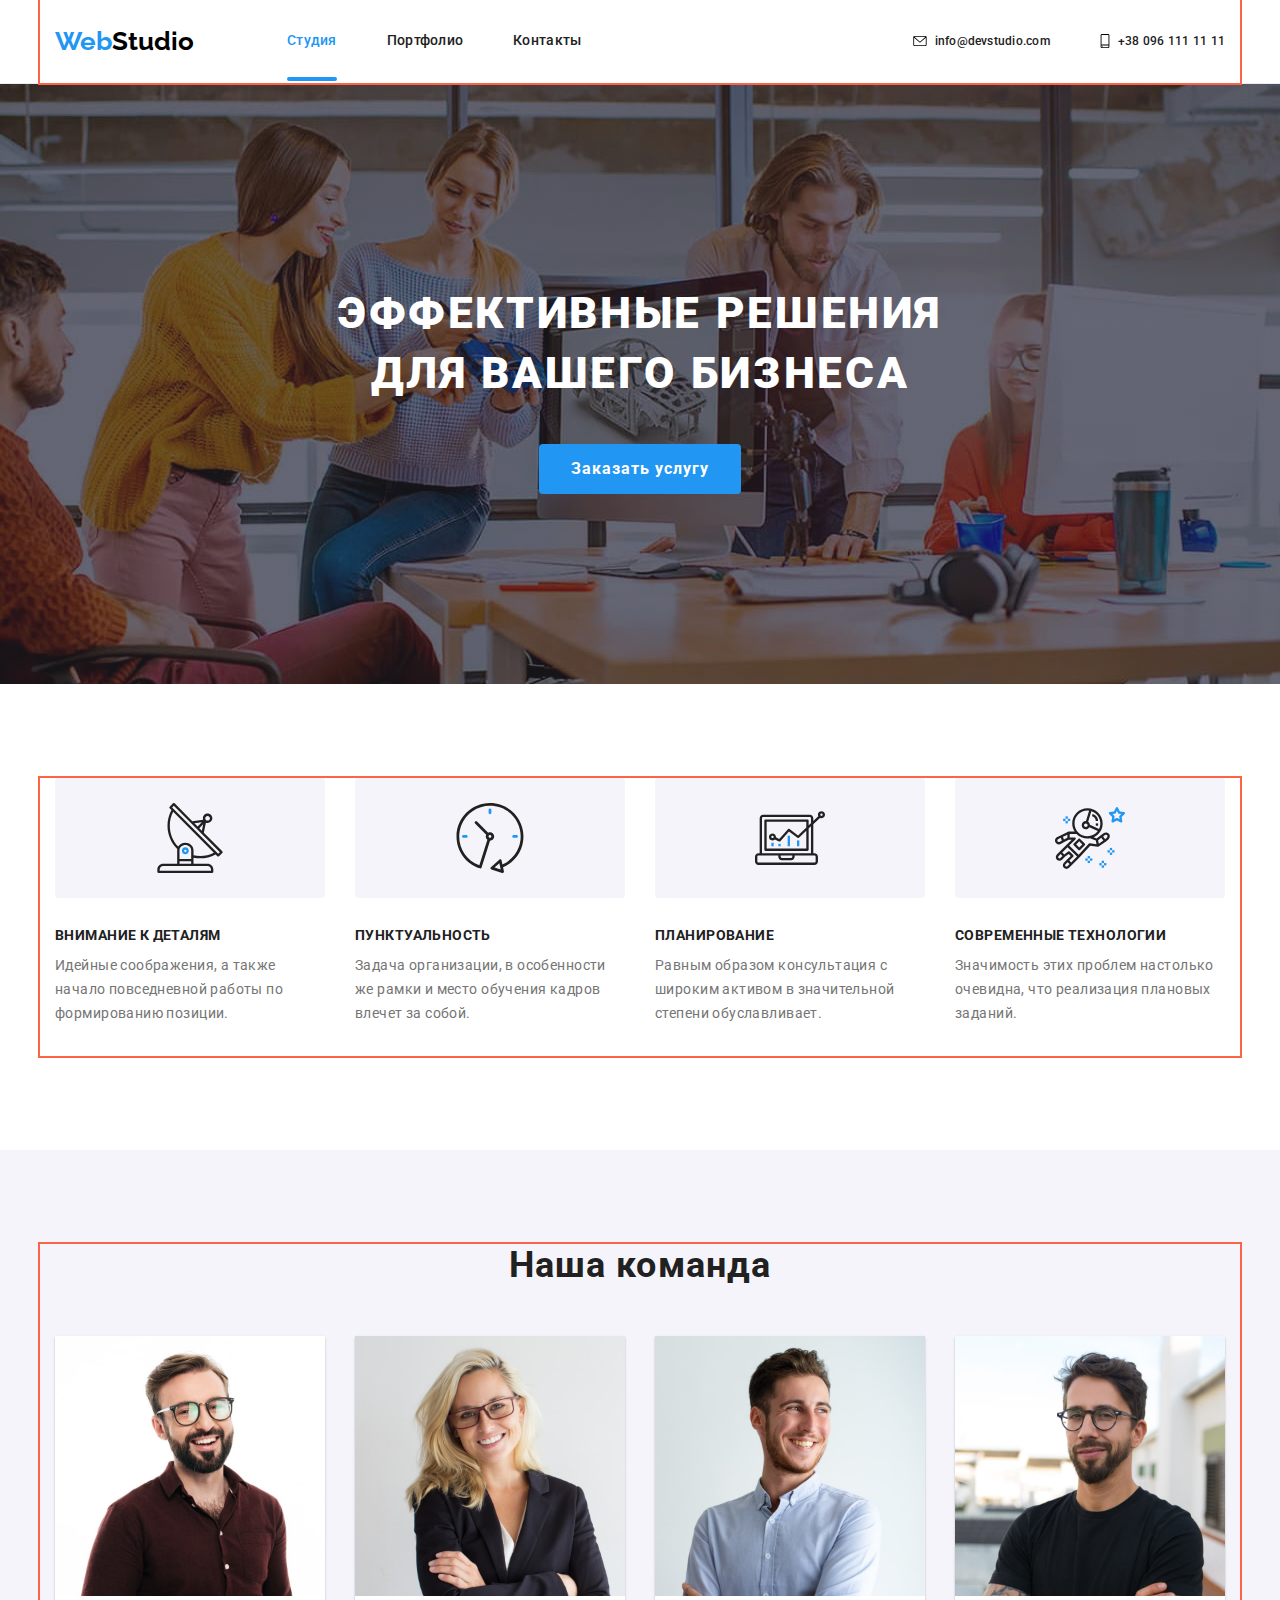
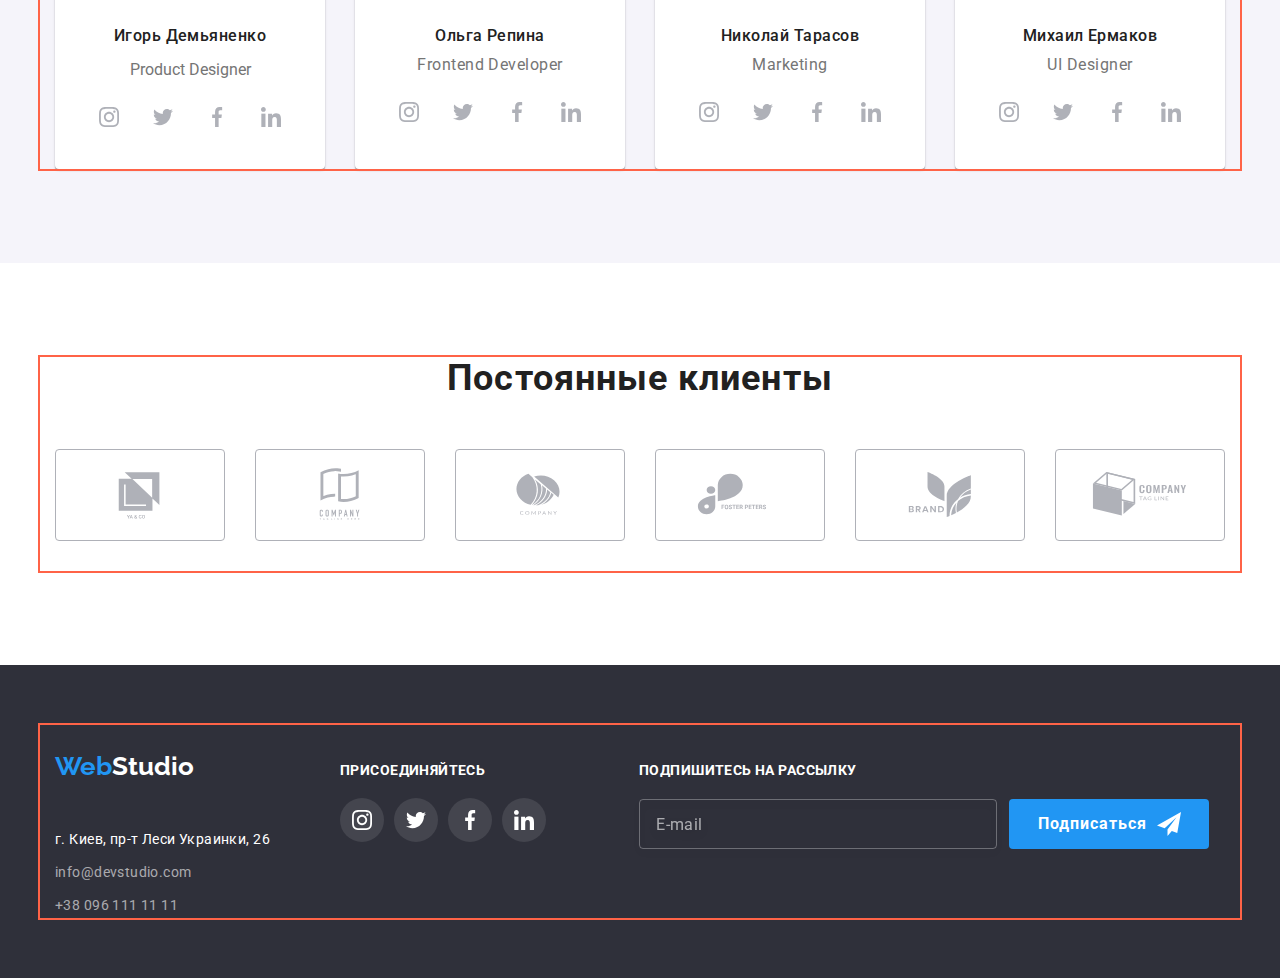
==== commit e3e2758a: "footer finish" ====
--- a/index.html
+++ b/index.html
@@ -64,9 +64,16 @@
               >
             </li>
           </ul>
-          <button type="button" class="menu-open-btn" data-menu-open>
-            <svg class="menu-open-btn__icon" width="40" height="40">
-              <use href="./images/icons/symbol-defs.svg#icon-menu_40px"></use>
+          <!-- menu-open-btn -->
+          <button type="button" class="menu-btn menu-open-btn" data-menu-open>
+            <svg
+              class="menu-open-btn__icon"
+              width="40"
+              height="40"
+              aria-label="Переключатель мобильного меню"
+            >
+              <use class="icon-menu" href="./images/icons/symbol-defs.svg#icon-menu_40px"></use>
+              <!-- <use class="icon-cross" href="./images/icons/symbol-defs.svg#icon-close_40px"></use> -->
             </svg>
           </button>
         </div>
@@ -82,9 +89,7 @@
             </button>
             <ul class="mob-menu-list list-decoration">
               <li class="mob-menu-list__item">
-                <a
-                  class="mob-menu__link link-decoration mob-menu-list__link--curent"
-                  href="index.html"
+                <a class="mob-menu__link link-decoration mob-menu__link--curent" href="index.html"
                   >Студия</a
                 >
               </li>
--- a/css/main.min.css
+++ b/css/main.min.css
@@ -1 +1 @@
-:root{--accent-color: #2196f3;--main-text-color: #757575;--main-header-color: #212121;--main-background-color: #e5e5e5;--sec-background-color: #f5f4fa;--white-text-color: #ffffff;--main-font: "Roboto";--alt-main-font: "sans-serif";--second-font: "Raleway"}.link-decoration{text-decoration:none}.link-decoration:hover,.link-decoration:focus{color:var(--accent-color)}textarea{resize:none}.list-decoration{padding:0;margin:0;list-style:none}img{display:block;max-width:100%;height:auto}.section-title{margin-top:0;margin-bottom:50px;text-align:center;font-weight:700;font-size:36px;line-height:1.17;letter-spacing:.03em;color:var(--main-header-color)}.section{padding-top:60px;padding-bottom:60px}@media screen and (min-width: 1200px){.section{padding-top:94px;padding-bottom:94px}}body{font-family:var(--main-font),var(--alt-main-font);color:var(--main-text-color);background:#fff}.button{min-width:200px;padding:10px 32px;font-family:inherit;font-weight:700;font-size:16px;line-height:1.88;text-align:center;letter-spacing:.06em;color:var(--white-text-color);background:var(--accent-color);cursor:pointer;border:none;border-radius:4px;transition:box-shadow 250ms cubic-bezier(0.4, 0, 0.2, 1)}.button:hover,.button:focus{box-shadow:0px 4px 4px rgba(0,0,0,.15)}.color-decoration{color:rgba(255,255,255,.6)}.visuallny-hidden{position:absolute;white-space:nowrap;width:1px;height:1px;overflow:hidden;border:0;padding:0;clip:rect(0 0 0 0);clip-path:inset(50%);margin:-1px}.container{margin:0 auto;width:100%;padding-left:15px;padding-right:15px;outline:2px solid tomato}@media screen and (min-width: 480px){.container{width:480px}}@media screen and (min-width: 768px){.container{width:768px}}@media screen and (min-width: 1200px){.container{width:1200px}}@media screen and (min-width: 1200px){.container--flex{display:flex;flex-direction:row;align-items:baseline}}.header{border-bottom:1px solid #ececec}.header__flex{display:flex;align-items:center}.header__nav{display:flex;align-items:center}@media screen and (min-width: 768px)and (max-width: 1199px){.header__nav{margin-right:84px}}.menu-open-btn{display:none}@media screen and (max-width: 767px){.menu-open-btn{border:none;background-color:rgba(0,0,0,0);display:block;margin-left:auto;cursor:pointer}}.menu-open-btn:hover .menu-open-btn__icon{fill:var(--accent-color)}.menu-open-btn:focus .menu-open-btn__icon{fill:var(--accent-color)}.menu-close-btn{position:absolute;display:flex;justify-content:start;border:none;background-color:rgba(0,0,0,0);display:block;margin-left:auto;cursor:pointer;padding:0;top:10px;right:15px;z-index:2}.menu-close-btn:hover .menu-close-btn__icon{fill:var(--accent-color)}.menu-close-btn:focus .menu-close-btn__icon{fill:var(--accent-color)}.logo{display:block;font-family:var(--second-font);font-style:normal;font-weight:700;font-size:26px;line-height:1.19}.logo__fp{color:var(--accent-color)}.footer__logo{margin-bottom:20px}.logo__sp--dark{color:#000}.logo__sp--inverse{color:var(--white-text-color)}.nav-list{display:flex;align-items:center}@media screen and (max-width: 767px){.nav-list{display:none}}.header__nav-list{margin-left:88px}@media screen and (min-width: 1200px){.header__nav-list{margin-left:93px}}.nav-list__link{display:block;padding-top:32px;padding-bottom:32px;font-weight:500;font-size:14px;line-height:1.14;letter-spacing:.02em;color:var(--main-header-color);transition:color 250ms cubic-bezier(0.4, 0, 0.2, 1)}.nav-list__item{position:relative}.nav-list__item:not(:last-child){margin-right:50px}.nav-list__link--curent{color:var(--accent-color)}.nav-list__link--curent::after{content:"";position:absolute;bottom:0;left:0;width:100%;height:4px;border-radius:4px;background:var(--accent-color)}.contacts-list{display:flex;flex-direction:column}@media screen and (max-width: 767px){.contacts-list{display:none}}@media screen and (min-width: 1200px){.contacts-list{flex-direction:row;margin-left:auto}}@media screen and (max-width: 767px){.contacts{display:flex;flex-direction:column;align-items:center}}.contacts-list__item:not(:last-child){margin-bottom:10px}@media screen and (min-width: 1200px){.contacts-list__item:not(:last-child){margin-right:50px;margin-bottom:0px}}.contacts-list__link{color:var(--main-text-color);display:flex;align-items:center;font-weight:500;font-size:14px;line-height:1.14;letter-spacing:.02em;color:var(--main-header-color);transition:color 250ms cubic-bezier(0.4, 0, 0.2, 1)}@media screen and (min-width: 1200){.contacts-list__link{padding-top:32px;padding-bottom:32px}}@media screen and (min-width: 768px)and (max-width: 1199px){.contacts-list__link--top{padding-top:21px}}@media screen and (min-width: 768px)and (max-width: 1199px){.contacts-list__link--bottom{padding-bottom:21px}}.contacts-list__icon{transition:fill 250ms cubic-bezier(0.4, 0, 0.2, 1)}.contacts-list__link:hover .contacts-list__icon,.contacts-list__link:focus .contacts-list__icon{fill:var(--accent-color)}.contacts-list__icon--envelope-icon{width:16px;height:12px;margin-right:10px}.contacts-list__icon--smartphone-icon{width:10px;height:16px;margin-right:10px}.banner{padding-top:0;padding-bottom:0;background:#2f303a;text-align:center}.banner__overlay{max-width:1600px;height:600px;margin-right:auto;margin-left:auto;background-image:linear-gradient(rgba(47, 48, 58, 0.4), rgba(47, 48, 58, 0.4)),url(../images/bannerbg.jpg);background-repeat:no-repeat;background-position:center;background-size:cover}.baner__content{padding-top:200px;padding-bottom:200px}.banner__title{margin-top:0;margin-bottom:30px;font-weight:900;font-size:26px;line-height:1.62;letter-spacing:.06em;text-transform:uppercase;color:var(--white-text-color)}@media screen and (min-width: 1200px){.banner__title{margin-bottom:40px;font-size:44px;line-height:1.36}}.banner__button{min-width:200px;padding:10px 32px;font-family:inherit;font-weight:700;font-size:16px;line-height:1.88;text-align:center;letter-spacing:.06em;color:var(--white-text-color);background:var(--accent-color);cursor:pointer;border:none;border-radius:4px;transition:box-shadow 250ms cubic-bezier(0.4, 0, 0.2, 1)}.banner__button:hover,.banner__button:focus{box-shadow:0px 4px 4px rgba(0,0,0,.15)}@media screen and (min-width: 678px){.descriptions-list{display:flex;flex-wrap:wrap}}@media screen and (min-width: 1200px){.descriptions-list{display:flex;flex-direction:row}}.descriptions-list__item{margin-bottom:30px}.descriptions-list__item:last-child{margin-bottom:0}@media screen and (min-width: 480px)and (max-width: 767px){.descriptions-list__item{width:450px}}@media screen and (min-width: 768px)and (max-width: 1199px){.descriptions-list__item{width:354px;margin-right:30px;margin-bottom:30px}.descriptions-list__item:nth-last-child(-n+2){margin-bottom:0}.descriptions-list__item:nth-child(2n){margin-right:0}}@media screen and (min-width: 1200px){.descriptions-list__item{width:270px;margin-right:30px}.descriptions-list__item:last-child{margin-right:0}}.descriptions-list__link{display:flex;justify-content:center;align-items:center;height:120px;margin-bottom:30px;background-color:#f5f4fa;border-radius:4px}.descriptions-list__caption{text-align:center;margin-top:0;margin-bottom:10px;font-weight:700;font-size:14px;line-height:1.14;letter-spacing:.03em;text-transform:uppercase;color:var(--main-header-color)}@media screen and (min-width: 768px){.descriptions-list__caption{text-align:left}}.descriptions-list__text{margin-top:0;margin-bottom:0;font-size:14px;line-height:1.71;letter-spacing:.03em}.work{padding-top:0}@media screen and (max-width: 1200px){.work{display:none}}.work-list{display:flex}.work-list__item{width:370px;margin-right:30px}.work-list__item:last-child{margin-right:0}.work-list__img{display:block;max-width:100%;height:auto}.work-list__caption{margin-top:0;margin-bottom:0;padding-top:27px;padding-bottom:27px;width:370px;height:70px;font-weight:700;font-size:14px;line-height:16px;text-align:center;letter-spacing:.03em;text-transform:uppercase;color:#fff;position:absolute;background:rgba(47,48,58,.8);bottom:0;left:0}.work-list__tumb{position:relative}.team{background:var(--sec-background-color)}.team-list__img{display:block;max-width:100%;height:auto}@media screen and (min-width: 678px){.team-list{display:flex;flex-wrap:wrap}}.team-list__item{margin-bottom:30px;background:#fff;box-shadow:0px 1px 3px rgba(0,0,0,.12),0px 1px 1px rgba(0,0,0,.14),0px 2px 1px rgba(0,0,0,.2);border-radius:0px 0px 4px 4px}.team-list__item:last-child{margin-bottom:0}@media screen and (min-width: 480px)and (max-width: 767px){.team-list__item{width:450px}}@media screen and (min-width: 768px)and (max-width: 1199px){.team-list__item{width:354px;margin-right:30px}.team-list__item:nth-last-child(-n+2){margin-bottom:0}.team-list__item:nth-child(2n){margin-right:0}}@media screen and (min-width: 1200px){.team-list__item{width:270px;margin-bottom:0;margin-right:30px}.team-list__item:last-child{margin-right:0px}}.team-list__wrapper{padding-top:30px;padding-bottom:30px;text-align:center}.team-list__caption{margin-top:0;margin-bottom:10px;font-weight:500;font-size:16px;line-height:1.19;letter-spacing:.03em;color:var(--main-header-color)}.team-list__text{margin-top:0;margin-bottom:16px;font-size:16px;line-height:1.19;letter-spacing:.03em}.soc-list{display:flex;flex-direction:row;justify-content:center}.soc-list__item:not(:last-child){margin-right:10px}.soc-list__link{display:flex;justify-content:center;align-items:center;width:44px;height:44px;background:#fff;border-radius:50%;transition:background-color 250ms cubic-bezier(0.4, 0, 0.2, 1)}.soc-list__link:hover,.soc-list__link:focus{background:var(--accent-color)}.soc-list__icon{fill:#afb1b8;transition:fill 250ms cubic-bezier(0.4, 0, 0.2, 1)}.soc-list__link:hover .soc-list__icon,.soc-list__link:focus .soc-list__icon{fill:#fff}.customers-list{display:flex;flex-wrap:wrap;justify-content:center}@media screen and (min-width: 1200px){.customers-list{flex-flow:row}}.customers-list__item{margin-right:30px;margin-bottom:30px}@media screen and (min-width: 480px)and (max-width: 767px){.customers-list__item:nth-child(2n){margin-right:0}.customers-list__item:nth-last-child(-n+2){margin-bottom:0}}@media screen and (min-width: 768px)and (max-width: 1199px){.customers-list__item:nth-child(3n){margin-right:0}.customers-list__item:nth-last-child(-n+3){margin-bottom:0}}@media screen and (min-width: 1200px){.customers-list__item{margin-right:30px}.customers-list__item:last-child{margin-right:0}}.customers-list__link{display:flex;justify-content:center;align-items:center;height:92px;border:1px solid #afb1b8;border-radius:4px;transition:border 250ms cubic-bezier(0.4, 0, 0.2, 1)}.customers-list__link:hover,.customers-list__link:focus{border:1px solid #2196f3}@media screen and (min-width: 480px)and (max-width: 767px){.customers-list__link{width:210px}}@media screen and (min-width: 768px)and (max-width: 1199px){.customers-list__link{width:226px}}@media screen and (min-width: 1200px){.customers-list__link{width:170px}}.customers-list__icon{fill:#afb1b8;transition:fill 250ms cubic-bezier(0.4, 0, 0.2, 1)}.customers-list__link:hover .customers-list__icon,.customers-list__link:focus .customers-list__icon{fill:var(--accent-color)}.footer{padding-top:60px;padding-bottom:60px;background:#2f303a}.footer__tab{display:flex;flex-direction:column}@media screen and (min-width: 768px){.footer__tab{flex-direction:row;align-items:baseline;justify-content:space-evenly;margin-bottom:60px}}@media screen and (min-width: 1200px){.footer__tab{margin-bottom:0}}@media screen and (min-width: 1200px){.footer__contacts{flex-grow:1;margin-right:70px}}@media screen and (max-width: 767px){.address-list{display:flex;flex-direction:column;align-items:center;margin-bottom:60px}}.address-list__item{margin-bottom:9px}.address-list__item:last-child{margin-bottom:0}.address-list__link{display:inline-block;font-style:normal;font-size:14px;line-height:1.71;letter-spacing:.03em;color:var(--white-text-color);transition:color 250ms cubic-bezier(0.4, 0, 0.2, 1)}.address-list__link--dark{color:rgba(255,255,255,.6)}@media screen and (max-width: 767px){.footer__social{display:flex;flex-direction:column;align-items:center;margin-bottom:60px}}@media screen and (min-width: 1200px){.footer__social{margin-right:93px}}.social__title{margin-top:0;margin-bottom:20px;font-weight:700;font-size:14px;line-height:16px;letter-spacing:.03em;text-transform:uppercase;color:#fff}.social-list{display:flex;flex-direction:row}.social-list__link{display:flex;justify-content:center;align-items:center;width:44px;height:44px;border-radius:50%;background:rgba(255,255,255,.1);transition:background-color 250ms cubic-bezier(0.4, 0, 0.2, 1)}.social-list__link:hover,.social-list__link:focus{background:var(--accent-color)}.social-list__item:not(:last-child){margin-right:10px}.social-list__icon{fill:#fff}@media screen and (max-width: 1199px){.subscribe-form{display:flex;flex-direction:column;align-items:center}}.subscribe-form__label{display:inline-block;margin-bottom:20px;font-weight:700;font-size:14px;line-height:1.14;letter-spacing:.03em;text-transform:uppercase;color:#fff}.subscribe-form__email{margin-bottom:20px;padding:15px 16px;width:100%;height:50px;border:1px solid rgba(255,255,255,.3);filter:drop-shadow(0px 4px 4px rgba(0, 0, 0, 0.15));border-radius:4px;background-color:rgba(0,0,0,0);color:var(--main-text-color);outline:none;transition:border-color 250ms cubic-bezier(0.4, 0, 0.2, 1)}.subscribe-form__email:focus{border-color:var(--accent-color)}.subscribe-form__email::placeholder{font-weight:400;font-size:16px;line-height:1.25;letter-spacing:.03em;color:rgba(255,255,255,.6)}@media screen and (min-width: 1200px){.subscribe-form__email{width:358px;margin-bottom:0;margin-right:12px}}@media screen and (min-width: 480px)and (max-width: 1199px){.subscribe-form__email{width:450px}}@media screen and (max-width: 1199px){.subscribe-form__position{display:flex;flex-direction:column;align-items:center;width:100%}}@media screen and (min-width: 1200px){.subscribe-form__position{display:flex;flex-direction:row}}.subscribe-form__but{display:flex;align-items:center;padding-left:29px;padding-right:28px;padding-top:10px;padding-bottom:10px}.subscribe-form__icon{margin-left:10px;fill:var(--white-text-color)}.portfolio-projects__menu-list{display:flex}@media screen and (max-width: 767px){.portfolio-projects__menu-list{flex-wrap:wrap;margin-bottom:40px}}@media screen and (min-width: 768px){.portfolio-projects__menu-list{justify-content:center;margin-bottom:50px}}.menu-list__btn{font-family:inherit;font-weight:500;font-size:16px;line-height:1.6;text-align:center;letter-spacing:.03em;color:var(--main-header-color);background:var(--sec-background-color);cursor:pointer;border:none;border-radius:4px;padding:6px 22px;transition:color 250ms cubic-bezier(0.4, 0, 0.2, 1),background-color 250ms cubic-bezier(0.4, 0, 0.2, 1),box-shadow 250ms cubic-bezier(0.4, 0, 0.2, 1)}.menu-list__btn:hover,.menu-list__btn:focus{color:var(--white-text-color);background:var(--accent-color);box-shadow:0px 3px 1px rgba(0,0,0,.1),0px 1px 2px rgba(0,0,0,.08),0px 2px 2px rgba(0,0,0,.12)}.menu-list__item{margin-right:8px}@media screen and (max-width: 767px){.menu-list__item{margin-bottom:21px}}.menu-list__item:last-child{margin-right:0}.projects-list{display:flex;flex-wrap:wrap}.projects-list__item{width:450px;background:#fff;transition:box-shadow 250ms cubic-bezier(0.4, 0, 0.2, 1)}.projects-list__item:hover{box-shadow:0px 1px 1px rgba(0,0,0,.12),0px 4px 4px rgba(0,0,0,.06),1px 4px 6px rgba(0,0,0,.16)}@media screen and (min-width: 768px){.projects-list__item{margin-right:30px;margin-bottom:30px}}@media screen and (min-width: 768px)and (max-width: 1199px){.projects-list__item{width:354px}.projects-list__item:nth-last-child(-n+32){margin-bottom:0}.projects-list__item:nth-child(2n){margin-right:0}}@media screen and (min-width: 1200px){.projects-list__item{width:370px}.projects-list__item:nth-last-child(-n+3){margin-bottom:0}.projects-list__item:nth-child(3n){margin-right:0}}.projects-list__thumb{overflow:hidden;position:relative}.projects-list__img{display:block;max-width:100%;height:auto}.projects-list__parag{margin-top:0;margin-bottom:0;padding:63px 24px;height:100%;position:absolute;top:0;left:0;transform:translateY(100%);background:rgba(33,150,243,.9);font-weight:400;font-size:18px;line-height:1.56;letter-spacing:.03em;color:#fff;transition:transform 250ms cubic-bezier(0.4, 0, 0.2, 1)}.projects-list__item:hover .projects-list__parag{opacity:1;transform:translateY(0)}.projects-list__wrapper{padding:20px 24px;border-right:1px solid #eee;border-bottom:1px solid #eee;border-left:1px solid #eee}.projects-list__title{margin-top:0;margin-bottom:4px;font-weight:700;font-size:18px;line-height:2;letter-spacing:.06em;color:var(--main-header-color)}.projects-list__text{margin-top:0;margin-bottom:0;font-size:16px;line-height:1.88;letter-spacing:.03em}.backdrop{position:fixed;left:0;top:0;width:100%;height:100%;background:rgba(0,0,0,.2);transition:opacity 300ms,visibility 300ms}.is-hidden{opacity:0;pointer-events:none;visibility:hidden}.modal{position:absolute;top:50%;left:50%;padding:40px;width:100%;min-height:581px;transform:rotate(360deg) translate(-50%, -50%) scale(1);border-radius:4px;background:#fff;transition:transform 600ms,opacity 2000ms}.backdrop.is-hidden .modal{transform:rotate(0) scale(0.3);opacity:.1}@media screen and (min-width: 480px)and (max-width: 1199px){.modal{width:450px}}@media screen and (min-width: 1200px){.modal{width:528px}}.modal__title{margin-top:0;margin-bottom:12px;font-weight:700;font-size:20px;line-height:1.15;text-align:center;letter-spacing:.03em;color:var(--main-header-color)}.button-close{padding:0;position:absolute;top:8px;right:8px;width:30px;height:30px;border:1px solid #999;border-radius:50%;display:flex;justify-content:center;align-items:center;background-color:rgba(0,0,0,0)}.button-close__icon{transition:fill 250ms cubic-bezier(0.4, 0, 0.2, 1)}.button-close:hover .button-close__icon,.button-close:focus .button-close__icon{fill:var(--accent-color)}.modal__modal-form{margin-right:auto;margin-left:auto}.modal__form-field:not(:last-child){margin-bottom:10px}.modal__label{display:block;margin-bottom:4px;font-weight:400;font-size:12px;line-height:1.17;letter-spacing:.01em;color:var(--main-text-color)}.modal__input{width:100%;height:40px;display:block;padding-left:42px;padding-top:12px;padding-bottom:12px;border:1px solid rgba(33,33,33,.2);border-radius:4px;background-color:rgba(0,0,0,0);outline:none;transition:border-color 250ms cubic-bezier(0.4, 0, 0.2, 1)}.modal__input:focus{border-color:var(--accent-color)}.modal__textarea{padding:12px 16px;height:120px;width:100%;display:block;border:1px solid rgba(33,33,33,.2);border-radius:4px;background-color:rgba(0,0,0,0);outline:none;transition:border-color 250ms cubic-bezier(0.4, 0, 0.2, 1)}.modal__textarea:focus{border-color:var(--accent-color)}.modal__textarea::placeholder{font-weight:400;font-size:14px;line-height:1.14;letter-spacing:.01em;color:rgba(117,117,117,.5)}.modal__position{position:relative}.modal__icon{position:absolute;top:50%;left:12px;transform:translateY(-50%);fill:var(--main-header-color);transition:fill 250ms cubic-bezier(0.4, 0, 0.2, 1)}.modal__input:focus+.modal__icon{fill:var(--accent-color)}.modal__agreement-wrapper{margin-top:20px;margin-bottom:30px}.modal__modal-form-but{display:block;margin:auto}.modal__agreement{font-weight:400;font-size:14px;line-height:1.71;letter-spacing:.03em}.modal__agreement-two{color:var(--accent-color);font-weight:400;font-size:14px;line-height:1.71;letter-spacing:.03em}.modal__agreement-two::after{width:100%;height:1px;background-color:var(--accent-color);content:"";position:absolute;bottom:0;left:0}.modal__agreement-two::after{width:100%;height:1px;background-color:var(--accent-color);content:"";position:absolute;bottom:0;left:0}.modal__agreement-check-field{display:flex;align-items:center;justify-content:center;height:24px;width:100%;margin-bottom:30px}.modal__agreement-check-box{width:16px;height:15px;border:1px solid var(--main-header-color);border-radius:2px;background-color:rgba(0,0,0,0);margin-right:7px;display:flex;justify-content:center;align-items:center}.modal__agreement-checkbox:checked+.modal__agreement-check-field .modal__agreement-check-box{border:none}.modal__agreement-checkbox:focus+.modal__agreement-check-field .modal__agreement-check-box{border-color:var(--accent-color)}.modal__icon-checked{fill:rgba(0,0,0,0);transition:fill 250ms cubic-bezier(0.4, 0, 0.2, 1)}.modal__agreement-checkbox:checked+.modal__agreement-check-field .modal__icon-checked{fill:var(--accent-color)}.modal__agreement-position{position:relative}.mob-menu{position:fixed;top:0;background-color:#fff;height:100vh;width:100vw;padding-top:48px;padding-bottom:48px;z-index:10;outline:2px solid green}.mob-menu .container{display:flex;flex-direction:column;height:100%;justify-content:space-between;overflow:auto}.mob-menu-list{margin-left:40px}.mob-menu-list__item:not(:last-child){margin-bottom:30px}.mob-menu__link{color:var(--main-header-color);font-weight:500;font-size:40px;line-height:1.18;letter-spacing:.02em}.mob-menu-contacts-list{margin-left:40px;margin-bottom:64px}.mob-menu-contacts-list__item:not(:last-child){margin-bottom:30px}.mob-menu-contacts-list__item:last-child .mob-menu-contacts-list__link{font-size:24px;line-height:1.17;letter-spacing:.02em;color:var(--main-text-color)}.mob-menu-contacts-list__link{color:var(--accent-color);font-weight:500;font-size:40px;line-height:1.18;letter-spacing:.02em}.mob-menu-soc-list{margin-left:40px;display:flex;flex-direction:row}.mob-menu-soc-list__item{position:relative}.mob-menu-soc-list__item:not(:last-child){margin-right:10px;padding-right:10px;border-right:1px solid rgba(33,33,33,.2)}.mob-menu-soc__link{font-weight:500;font-size:18px;line-height:1.22;letter-spacing:.02em;color:var(--accent-color)}/*# sourceMappingURL=main.min.css.map */+:root{--accent-color: #2196f3;--main-text-color: #757575;--main-header-color: #212121;--main-background-color: #e5e5e5;--sec-background-color: #f5f4fa;--white-text-color: #ffffff;--main-font: "Roboto";--alt-main-font: "sans-serif";--second-font: "Raleway"}.link-decoration{text-decoration:none}.link-decoration:hover,.link-decoration:focus{color:var(--accent-color)}textarea{resize:none}.list-decoration{padding:0;margin:0;list-style:none}img{display:block;max-width:100%;height:auto}.section-title{margin-top:0;margin-bottom:50px;text-align:center;font-weight:700;font-size:36px;line-height:1.17;letter-spacing:.03em;color:var(--main-header-color)}.section{padding-top:60px;padding-bottom:60px}@media screen and (min-width: 1200px){.section{padding-top:94px;padding-bottom:94px}}body{font-family:var(--main-font),var(--alt-main-font);color:var(--main-text-color);background:#fff}.button{min-width:200px;padding:10px 32px;font-family:inherit;font-weight:700;font-size:16px;line-height:1.88;text-align:center;letter-spacing:.06em;color:var(--white-text-color);background:var(--accent-color);cursor:pointer;border:none;border-radius:4px;transition:box-shadow 250ms cubic-bezier(0.4, 0, 0.2, 1)}.button:hover,.button:focus{box-shadow:0px 4px 4px rgba(0,0,0,.15)}.color-decoration{color:rgba(255,255,255,.6)}.visuallny-hidden{position:absolute;white-space:nowrap;width:1px;height:1px;overflow:hidden;border:0;padding:0;clip:rect(0 0 0 0);clip-path:inset(50%);margin:-1px}.container{margin:0 auto;width:100%;padding-left:15px;padding-right:15px;outline:2px solid tomato}@media screen and (min-width: 480px){.container{width:480px}}@media screen and (min-width: 768px){.container{width:768px}}@media screen and (min-width: 1200px){.container{width:1200px}}@media screen and (min-width: 1200px){.container--flex{display:flex;flex-direction:row;align-items:baseline}}.header{border-bottom:1px solid #ececec}.header__flex{display:flex;align-items:center}.header__nav{display:flex;align-items:center}@media screen and (min-width: 768px)and (max-width: 1199px){.header__nav{margin-right:84px}}.menu-open-btn{display:none}@media screen and (max-width: 767px){.menu-open-btn{border:none;background-color:rgba(0,0,0,0);display:block;margin-left:auto;cursor:pointer}}.menu-open-btn:hover .menu-open-btn__icon{fill:var(--accent-color)}.menu-open-btn:focus .menu-open-btn__icon{fill:var(--accent-color)}.menu-close-btn{position:absolute;display:flex;justify-content:start;border:none;background-color:rgba(0,0,0,0);display:block;margin-left:auto;cursor:pointer;padding:0;top:10px;right:15px}.menu-close-btn:hover .menu-close-btn__icon{fill:var(--accent-color)}.menu-close-btn:focus .menu-close-btn__icon{fill:var(--accent-color)}.logo{display:block;font-family:var(--second-font);font-style:normal;font-weight:700;font-size:24px;line-height:1.17;padding-top:16px;padding-bottom:16px}@media screen and (min-width: 768px){.logo{padding-top:26px;padding-bottom:26px;font-size:26px;line-height:1.19}}.logo__fp{color:var(--accent-color)}.footer__logo{margin-bottom:20px}.logo__sp--dark{color:#000}.logo__sp--inverse{color:var(--white-text-color)}.nav-list{display:flex;align-items:center}@media screen and (max-width: 767px){.nav-list{display:none}}.header__nav-list{margin-left:88px}@media screen and (min-width: 1200px){.header__nav-list{margin-left:93px}}.nav-list__link{display:block;padding-top:32px;padding-bottom:32px;font-weight:500;font-size:14px;line-height:1.14;letter-spacing:.02em;color:var(--main-header-color);transition:color 250ms cubic-bezier(0.4, 0, 0.2, 1)}.nav-list__item{position:relative}.nav-list__item:not(:last-child){margin-right:50px}.nav-list__link--curent{color:var(--accent-color)}.nav-list__link--curent::after{content:"";position:absolute;bottom:0;left:0;width:100%;height:4px;border-radius:4px;background:var(--accent-color)}.contacts-list{display:flex;flex-direction:column}@media screen and (max-width: 767px){.contacts-list{display:none}}@media screen and (min-width: 1200px){.contacts-list{flex-direction:row;margin-left:auto}}@media screen and (max-width: 767px){.contacts{display:flex;flex-direction:column;align-items:center}}.contacts-list__item:not(:last-child){margin-bottom:10px}@media screen and (min-width: 1200px){.contacts-list__item:not(:last-child){margin-right:50px;margin-bottom:0px}}.contacts-list__link{color:var(--main-text-color);display:flex;align-items:center;font-weight:500;font-size:12px;line-height:1.17;letter-spacing:.02em;color:var(--main-header-color);transition:color 250ms cubic-bezier(0.4, 0, 0.2, 1)}@media screen and (min-width: 1200){.contacts-list__link{padding-top:32px;padding-bottom:32px;font-size:14px;line-height:1.14}}@media screen and (min-width: 768px)and (max-width: 1199px){.contacts-list__link--top{padding-top:21px}}@media screen and (min-width: 768px)and (max-width: 1199px){.contacts-list__link--bottom{padding-bottom:21px}}.contacts-list__icon{transition:fill 250ms cubic-bezier(0.4, 0, 0.2, 1)}.contacts-list__link:hover .contacts-list__icon,.contacts-list__link:focus .contacts-list__icon{fill:var(--accent-color)}.contacts-list__icon--envelope-icon{width:14px;height:10px;margin-right:8px}@media screen and (min-width: 1200){.contacts-list__icon--envelope-icon{width:16px;height:12px;margin-right:10px}}.contacts-list__icon--smartphone-icon{width:10px;height:14px;margin-right:8px}@media screen and (min-width: 1200){.contacts-list__icon--smartphone-icon{width:10px;height:16px;margin-right:10px}}.banner{padding-top:0;padding-bottom:0;background:#2f303a;text-align:center}.banner__overlay{max-width:1600px;height:600px;margin-right:auto;margin-left:auto;background-image:linear-gradient(rgba(47, 48, 58, 0.4), rgba(47, 48, 58, 0.4)),url(../images/bannerbg.jpg);background-repeat:no-repeat;background-position:center;background-size:cover}.baner__content{padding-top:200px;padding-bottom:200px}.banner__title{margin-top:0;margin-bottom:30px;font-weight:900;font-size:26px;line-height:1.62;letter-spacing:.06em;text-transform:uppercase;color:var(--white-text-color)}@media screen and (min-width: 1200px){.banner__title{margin-bottom:40px;font-size:44px;line-height:1.36}}.banner__button{min-width:200px;padding:10px 32px;font-family:inherit;font-weight:700;font-size:16px;line-height:1.88;text-align:center;letter-spacing:.06em;color:var(--white-text-color);background:var(--accent-color);cursor:pointer;border:none;border-radius:4px;transition:box-shadow 250ms cubic-bezier(0.4, 0, 0.2, 1)}.banner__button:hover,.banner__button:focus{box-shadow:0px 4px 4px rgba(0,0,0,.15)}@media screen and (min-width: 678px){.descriptions-list{display:flex;flex-wrap:wrap}}@media screen and (min-width: 1200px){.descriptions-list{display:flex;flex-direction:row}}.descriptions-list__item{margin-bottom:30px}.descriptions-list__item:last-child{margin-bottom:0}@media screen and (min-width: 480px){.descriptions-list__item{width:450px}}@media screen and (min-width: 768px)and (max-width: 1199px){.descriptions-list__item{width:354px;margin-right:30px;margin-bottom:30px}.descriptions-list__item:nth-last-child(-n+2){margin-bottom:0}.descriptions-list__item:nth-child(2n){margin-right:0}}@media screen and (min-width: 1200px){.descriptions-list__item{width:270px;margin-right:30px}.descriptions-list__item:last-child{margin-right:0}}.descriptions-list__link{display:flex;justify-content:center;align-items:center;height:120px;margin-bottom:30px;background-color:#f5f4fa;border-radius:4px}.descriptions-list__caption{text-align:center;margin-top:0;margin-bottom:10px;font-weight:700;font-size:14px;line-height:1.14;letter-spacing:.03em;text-transform:uppercase;color:var(--main-header-color)}@media screen and (min-width: 768px){.descriptions-list__caption{text-align:left}}.descriptions-list__text{margin-top:0;margin-bottom:0;font-size:14px;line-height:1.71;letter-spacing:.03em}.work{padding-top:0}@media screen and (max-width: 1200px){.work{display:none}}.work-list{display:flex}.work-list__item{width:370px;margin-right:30px}.work-list__item:last-child{margin-right:0}.work-list__img{display:block;max-width:100%;height:auto}.work-list__caption{margin-top:0;margin-bottom:0;padding-top:27px;padding-bottom:27px;width:370px;height:70px;font-weight:700;font-size:14px;line-height:16px;text-align:center;letter-spacing:.03em;text-transform:uppercase;color:#fff;position:absolute;background:rgba(47,48,58,.8);bottom:0;left:0}.work-list__tumb{position:relative}.team{background:var(--sec-background-color)}.team-list__img{display:block;max-width:100%;height:auto}@media screen and (min-width: 678px){.team-list{display:flex;flex-wrap:wrap}}.team-list__item{margin-bottom:30px;background:#fff;box-shadow:0px 1px 3px rgba(0,0,0,.12),0px 1px 1px rgba(0,0,0,.14),0px 2px 1px rgba(0,0,0,.2);border-radius:0px 0px 4px 4px}.team-list__item:last-child{margin-bottom:0}@media screen and (min-width: 480px){.team-list__item{width:450px}}@media screen and (min-width: 768px)and (max-width: 1199px){.team-list__item{width:354px;margin-right:30px}.team-list__item:nth-last-child(-n+2){margin-bottom:0}.team-list__item:nth-child(2n){margin-right:0}}@media screen and (min-width: 1200px){.team-list__item{width:270px;margin-bottom:0;margin-right:30px}.team-list__item:last-child{margin-right:0px}}.team-list__wrapper{padding-top:30px;padding-bottom:30px;text-align:center}.team-list__caption{margin-top:0;margin-bottom:10px;font-weight:500;font-size:16px;line-height:1.19;letter-spacing:.03em;color:var(--main-header-color)}.team-list__text{margin-top:0;margin-bottom:16px;font-size:16px;line-height:1.19;letter-spacing:.03em}.soc-list{display:flex;flex-direction:row;justify-content:center}.soc-list__item:not(:last-child){margin-right:10px}.soc-list__link{display:flex;justify-content:center;align-items:center;width:44px;height:44px;background:#fff;border-radius:50%;transition:background-color 250ms cubic-bezier(0.4, 0, 0.2, 1)}.soc-list__link:hover,.soc-list__link:focus{background:var(--accent-color)}.soc-list__icon{fill:#afb1b8;transition:fill 250ms cubic-bezier(0.4, 0, 0.2, 1)}.soc-list__link:hover .soc-list__icon,.soc-list__link:focus .soc-list__icon{fill:#fff}.customers-list{display:flex;flex-wrap:wrap;justify-content:center}@media screen and (min-width: 1200px){.customers-list{flex-flow:row}}.customers-list__item{margin-right:30px;margin-bottom:30px}@media screen and (min-width: 480px)and (max-width: 767px){.customers-list__item:nth-child(2n){margin-right:0}.customers-list__item:nth-last-child(-n+2){margin-bottom:0}}@media screen and (min-width: 768px)and (max-width: 1199px){.customers-list__item:nth-child(3n){margin-right:0}.customers-list__item:nth-last-child(-n+3){margin-bottom:0}}@media screen and (min-width: 1200px){.customers-list__item{margin-right:30px}.customers-list__item:last-child{margin-right:0}}.customers-list__link{display:flex;justify-content:center;align-items:center;height:92px;border:1px solid #afb1b8;border-radius:4px;transition:border 250ms cubic-bezier(0.4, 0, 0.2, 1)}.customers-list__link:hover,.customers-list__link:focus{border:1px solid #2196f3}@media screen and (min-width: 480px){.customers-list__link{width:210px}}@media screen and (min-width: 768px){.customers-list__link{width:226px}}@media screen and (min-width: 1200px){.customers-list__link{width:170px}}.customers-list__icon{fill:#afb1b8;transition:fill 250ms cubic-bezier(0.4, 0, 0.2, 1)}.customers-list__link:hover .customers-list__icon,.customers-list__link:focus .customers-list__icon{fill:var(--accent-color)}.footer{padding-top:60px;padding-bottom:60px;background:#2f303a}.footer__tab{display:flex;flex-direction:column}@media screen and (min-width: 768px){.footer__tab{flex-direction:row;align-items:baseline;justify-content:space-evenly;margin-bottom:60px}}@media screen and (min-width: 1200px){.footer__tab{margin-bottom:0}}@media screen and (min-width: 1200px){.footer__contacts{flex-grow:1;margin-right:70px}}@media screen and (max-width: 767px){.address-list{display:flex;flex-direction:column;align-items:center;margin-bottom:60px}}.address-list__item{margin-bottom:9px}.address-list__item:last-child{margin-bottom:0}.address-list__link{display:inline-block;font-style:normal;font-size:14px;line-height:1.71;letter-spacing:.03em;color:var(--white-text-color);transition:color 250ms cubic-bezier(0.4, 0, 0.2, 1)}.address-list__link--dark{color:rgba(255,255,255,.6)}@media screen and (max-width: 767px){.footer__social{display:flex;flex-direction:column;align-items:center;margin-bottom:60px}}@media screen and (min-width: 1200px){.footer__social{margin-right:93px}}.social__title{margin-top:0;margin-bottom:20px;font-weight:700;font-size:14px;line-height:16px;letter-spacing:.03em;text-transform:uppercase;color:#fff}.social-list{display:flex;flex-direction:row}.social-list__link{display:flex;justify-content:center;align-items:center;width:44px;height:44px;border-radius:50%;background:rgba(255,255,255,.1);transition:background-color 250ms cubic-bezier(0.4, 0, 0.2, 1)}.social-list__link:hover,.social-list__link:focus{background:var(--accent-color)}.social-list__item:not(:last-child){margin-right:10px}.social-list__icon{fill:#fff}@media screen and (max-width: 1199px){.subscribe-form{display:flex;flex-direction:column;align-items:center}}.subscribe-form__label{display:inline-block;margin-bottom:20px;font-weight:700;font-size:14px;line-height:1.14;letter-spacing:.03em;text-transform:uppercase;color:#fff}.subscribe-form__email{margin-bottom:20px;padding:15px 16px;width:100%;height:50px;border:1px solid rgba(255,255,255,.3);filter:drop-shadow(0px 4px 4px rgba(0, 0, 0, 0.15));border-radius:4px;background-color:rgba(0,0,0,0);color:var(--main-text-color);outline:none;transition:border-color 250ms cubic-bezier(0.4, 0, 0.2, 1)}.subscribe-form__email:focus{border-color:var(--accent-color)}.subscribe-form__email::placeholder{font-weight:400;font-size:16px;line-height:1.25;letter-spacing:.03em;color:rgba(255,255,255,.6)}@media screen and (min-width: 480px){.subscribe-form__email{width:450px}}@media screen and (min-width: 1200px){.subscribe-form__email{width:358px;margin-bottom:0;margin-right:12px}}@media screen and (max-width: 1199px){.subscribe-form__position{display:flex;flex-direction:column;align-items:center;width:100%}}@media screen and (min-width: 1200px){.subscribe-form__position{display:flex;flex-direction:row}}.subscribe-form__but{display:flex;align-items:center;padding-left:29px;padding-right:28px;padding-top:10px;padding-bottom:10px}.subscribe-form__icon{margin-left:10px;fill:var(--white-text-color)}.portfolio-projects__menu-list{display:flex}@media screen and (max-width: 767px){.portfolio-projects__menu-list{flex-wrap:wrap;margin-bottom:40px}}@media screen and (min-width: 768px){.portfolio-projects__menu-list{justify-content:center;margin-bottom:50px}}.menu-list__btn{font-family:inherit;font-weight:500;font-size:16px;line-height:1.6;text-align:center;letter-spacing:.03em;color:var(--main-header-color);background:var(--sec-background-color);cursor:pointer;border:none;border-radius:4px;padding:6px 22px;transition:color 250ms cubic-bezier(0.4, 0, 0.2, 1),background-color 250ms cubic-bezier(0.4, 0, 0.2, 1),box-shadow 250ms cubic-bezier(0.4, 0, 0.2, 1)}.menu-list__btn:hover,.menu-list__btn:focus{color:var(--white-text-color);background:var(--accent-color);box-shadow:0px 3px 1px rgba(0,0,0,.1),0px 1px 2px rgba(0,0,0,.08),0px 2px 2px rgba(0,0,0,.12)}.menu-list__item{margin-right:8px}@media screen and (max-width: 767px){.menu-list__item{margin-bottom:21px}}.menu-list__item:last-child{margin-right:0}.projects-list{display:flex;flex-wrap:wrap}.projects-list__item{width:450px;background:#fff;transition:box-shadow 250ms cubic-bezier(0.4, 0, 0.2, 1)}.projects-list__item:not(:last-child){margin-bottom:30px}.projects-list__item:hover{box-shadow:0px 1px 1px rgba(0,0,0,.12),0px 4px 4px rgba(0,0,0,.06),1px 4px 6px rgba(0,0,0,.16)}@media screen and (min-width: 768px)and (max-width: 1199px){.projects-list__item{margin-right:30px;margin-bottom:30px;width:354px}.projects-list__item:nth-last-child(-n+2){margin-bottom:0}.projects-list__item:nth-child(2n){margin-right:0}}@media screen and (min-width: 1200px){.projects-list__item{margin-right:30px;margin-bottom:30px;width:370px}.projects-list__item:nth-last-child(-n+3){margin-bottom:0}.projects-list__item:nth-child(3n){margin-right:0}}.projects-list__thumb{overflow:hidden;position:relative}.projects-list__img{display:block;max-width:100%;height:auto}.projects-list__parag{margin-top:0;margin-bottom:0;padding:63px 24px;height:100%;position:absolute;top:0;left:0;transform:translateY(100%);background:rgba(33,150,243,.9);font-weight:400;font-size:18px;line-height:1.56;letter-spacing:.03em;color:#fff;transition:transform 250ms cubic-bezier(0.4, 0, 0.2, 1)}.projects-list__item:hover .projects-list__parag{opacity:1;transform:translateY(0)}.projects-list__wrapper{padding:20px 24px;border-right:1px solid #eee;border-bottom:1px solid #eee;border-left:1px solid #eee}.projects-list__title{margin-top:0;margin-bottom:4px;font-weight:700;font-size:18px;line-height:2;letter-spacing:.06em;color:var(--main-header-color)}.projects-list__text{margin-top:0;margin-bottom:0;font-size:16px;line-height:1.88;letter-spacing:.03em}.backdrop{position:fixed;left:0;top:0;width:100%;height:100%;background:rgba(0,0,0,.2);transition:opacity 300ms,visibility 300ms}.is-hidden{opacity:0;pointer-events:none;visibility:hidden}.modal{position:absolute;top:50%;left:50%;padding:40px;width:100%;min-height:581px;transform:rotate(360deg) translate(-50%, -50%) scale(1);border-radius:4px;background:#fff;transition:transform 600ms,opacity 2000ms}.backdrop.is-hidden .modal{transform:rotate(0) scale(0.3);opacity:.1}@media screen and (min-width: 480px){.modal{width:450px}}@media screen and (min-width: 1200px){.modal{width:528px}}.modal__title{margin-top:0;margin-bottom:12px;font-weight:700;font-size:20px;line-height:1.15;text-align:center;letter-spacing:.03em;color:var(--main-header-color)}.button-close{padding:0;position:absolute;top:8px;right:8px;width:30px;height:30px;border:1px solid #999;border-radius:50%;display:flex;justify-content:center;align-items:center;background-color:rgba(0,0,0,0)}.button-close__icon{transition:fill 250ms cubic-bezier(0.4, 0, 0.2, 1)}.button-close:hover .button-close__icon,.button-close:focus .button-close__icon{fill:var(--accent-color)}.modal__modal-form{margin-right:auto;margin-left:auto}.modal__form-field:not(:last-child){margin-bottom:10px}.modal__label{display:block;margin-bottom:4px;font-weight:400;font-size:12px;line-height:1.17;letter-spacing:.01em;color:var(--main-text-color)}.modal__input{width:100%;height:40px;display:block;padding-left:42px;padding-top:12px;padding-bottom:12px;border:1px solid rgba(33,33,33,.2);border-radius:4px;background-color:rgba(0,0,0,0);outline:none;transition:border-color 250ms cubic-bezier(0.4, 0, 0.2, 1)}.modal__input:focus{border-color:var(--accent-color)}.modal__textarea{padding:12px 16px;height:120px;width:100%;display:block;border:1px solid rgba(33,33,33,.2);border-radius:4px;background-color:rgba(0,0,0,0);outline:none;transition:border-color 250ms cubic-bezier(0.4, 0, 0.2, 1)}.modal__textarea:focus{border-color:var(--accent-color)}.modal__textarea::placeholder{font-weight:400;font-size:14px;line-height:1.14;letter-spacing:.01em;color:rgba(117,117,117,.5)}.modal__position{position:relative}.modal__icon{position:absolute;top:50%;left:12px;transform:translateY(-50%);fill:var(--main-header-color);transition:fill 250ms cubic-bezier(0.4, 0, 0.2, 1)}.modal__input:focus+.modal__icon{fill:var(--accent-color)}.modal__agreement-wrapper{margin-top:20px;margin-bottom:30px}.modal__modal-form-but{display:block;margin:auto}.modal__agreement{font-weight:400;font-size:14px;line-height:1.71;letter-spacing:.03em}.modal__agreement-two{color:var(--accent-color);font-weight:400;font-size:14px;line-height:1.71;letter-spacing:.03em}.modal__agreement-two::after{width:100%;height:1px;background-color:var(--accent-color);content:"";position:absolute;bottom:0;left:0}.modal__agreement-two::after{width:100%;height:1px;background-color:var(--accent-color);content:"";position:absolute;bottom:0;left:0}.modal__agreement-check-field{display:flex;align-items:center;justify-content:center;height:24px;width:100%;margin-bottom:30px}.modal__agreement-check-box{width:16px;height:15px;border:1px solid var(--main-header-color);border-radius:2px;background-color:rgba(0,0,0,0);margin-right:7px;display:flex;justify-content:center;align-items:center}.modal__agreement-checkbox:checked+.modal__agreement-check-field .modal__agreement-check-box{border:none}.modal__agreement-checkbox:focus+.modal__agreement-check-field .modal__agreement-check-box{border-color:var(--accent-color)}.modal__icon-checked{fill:rgba(0,0,0,0);transition:fill 250ms cubic-bezier(0.4, 0, 0.2, 1)}.modal__agreement-checkbox:checked+.modal__agreement-check-field .modal__icon-checked{fill:var(--accent-color)}.modal__agreement-position{position:relative}.mob-menu{position:fixed;top:0;background-color:#fff;height:100vh;width:100vw;z-index:5}.mob-menu .container{padding-top:48px;padding-bottom:48px;position:relative;display:flex;flex-direction:column;height:100%;justify-content:space-between;overflow:auto}.mob-menu-list{margin-left:40px}.mob-menu-list__item:not(:last-child){margin-bottom:30px}.mob-menu__link{color:var(--main-header-color);font-weight:500;font-size:40px;line-height:1.18;letter-spacing:.02em}.mob-menu__link--curent{color:var(--accent-color)}.mob-menu-contacts-list{margin-left:40px;margin-bottom:64px}.mob-menu-contacts-list__item:not(:last-child){margin-bottom:30px}.mob-menu-contacts-list__item:last-child .mob-menu-contacts-list__link{font-size:24px;line-height:1.17;letter-spacing:.02em;color:var(--main-text-color)}.mob-menu-contacts-list__link{color:var(--accent-color);font-weight:500;font-size:40px;line-height:1.18;letter-spacing:.02em}.mob-menu-soc-list{margin-left:40px;display:flex;flex-direction:row}.mob-menu-soc-list__item{position:relative}.mob-menu-soc-list__item:not(:last-child){margin-right:10px;padding-right:10px;border-right:1px solid rgba(33,33,33,.2)}.mob-menu-soc__link{font-weight:500;font-size:18px;line-height:1.22;letter-spacing:.02em;color:var(--accent-color)}/*# sourceMappingURL=main.min.css.map */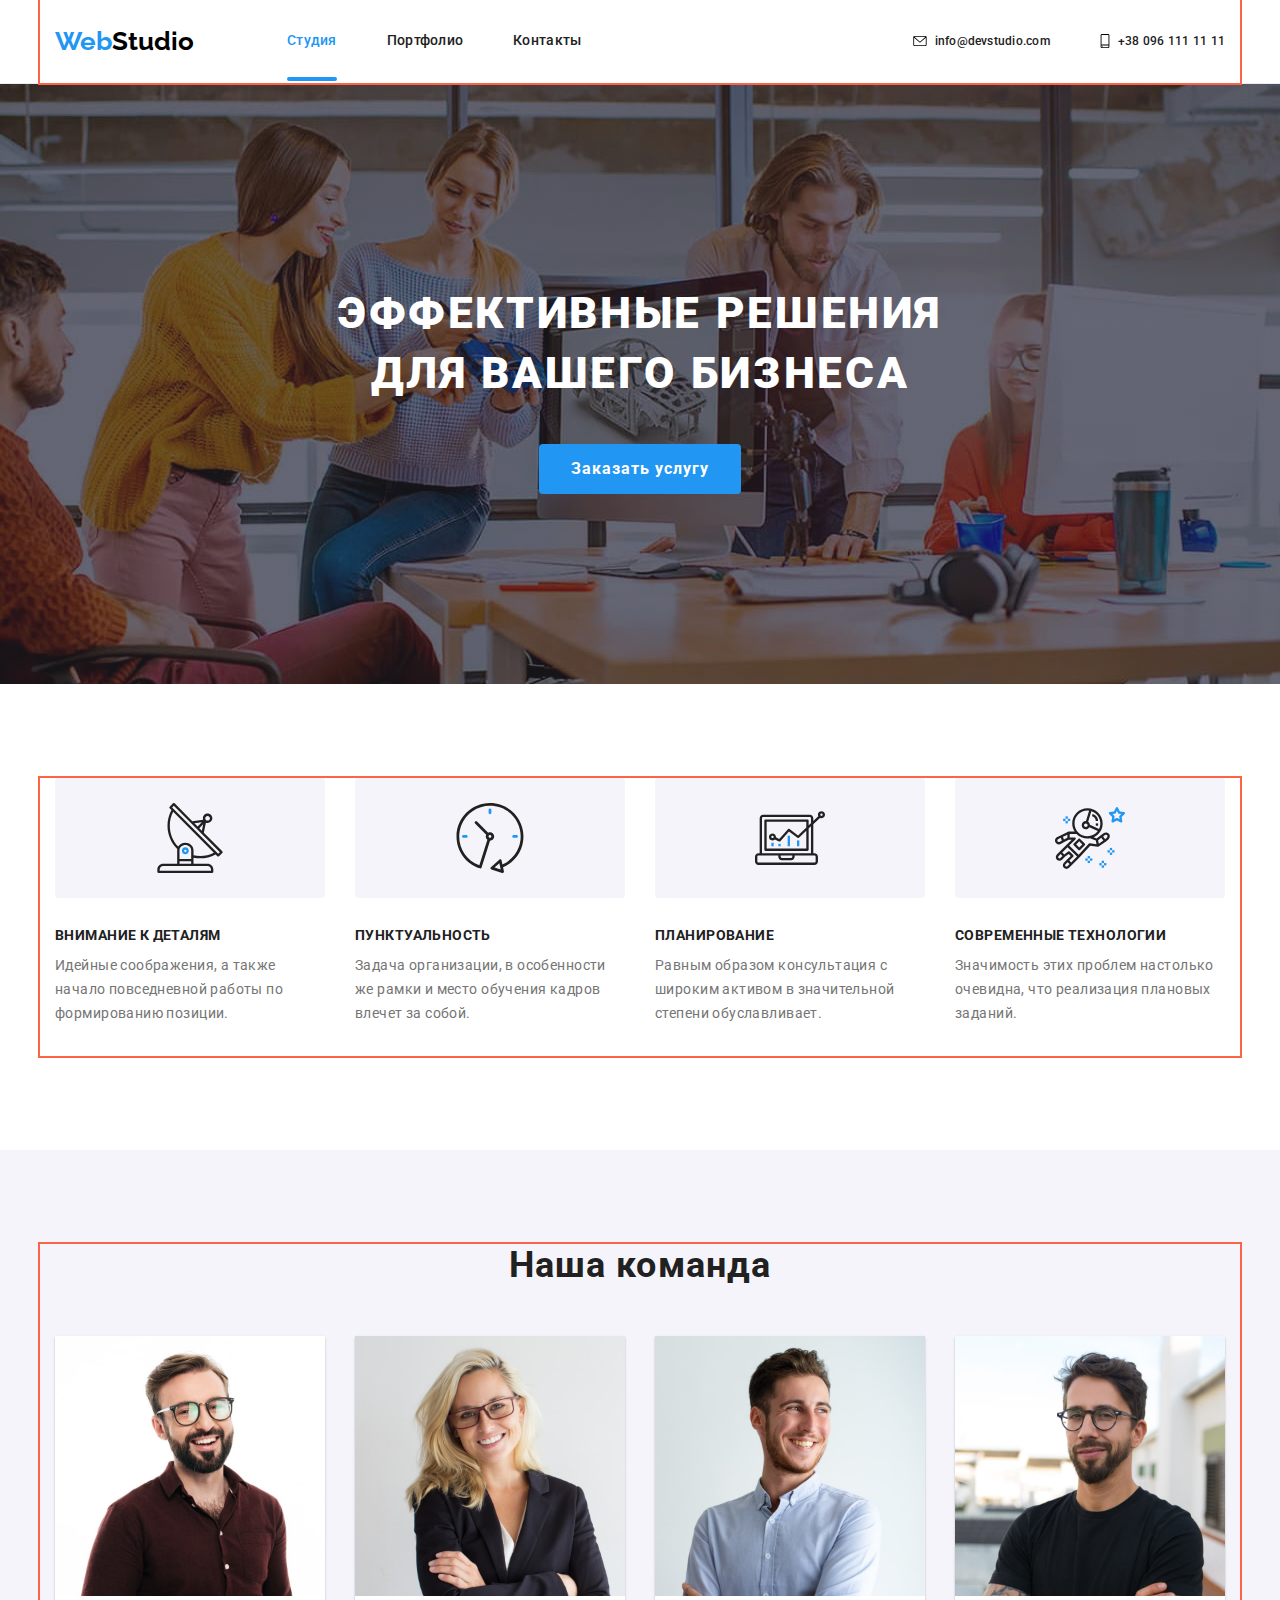
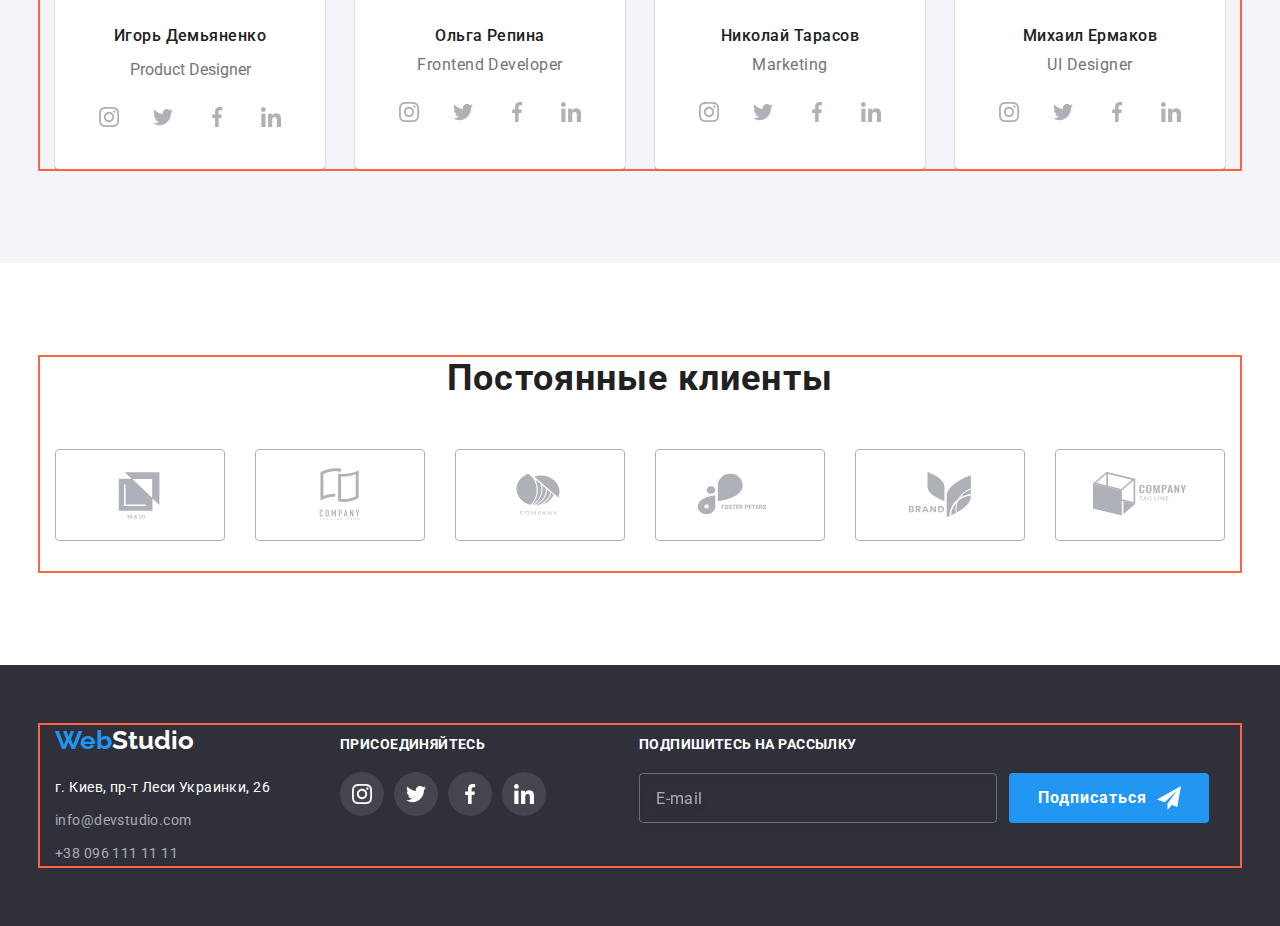
==== commit 58c3f6e6: "portfolio" ====
--- a/index.html
+++ b/index.html
@@ -24,7 +24,7 @@
       <div class="container">
         <div class="header__flex">
           <nav class="header__nav">
-            <a class="logo link-decoration" href="index.html"
+            <a class="logo link-decoration header__logo" href="index.html"
               ><span class="logo__fp" lang="en">Web</span
               ><span class="logo__sp logo__sp--dark" lang="en">Studio</span></a
             >
--- a/css/main.min.css
+++ b/css/main.min.css
@@ -1 +1 @@
-:root{--accent-color: #2196f3;--main-text-color: #757575;--main-header-color: #212121;--main-background-color: #e5e5e5;--sec-background-color: #f5f4fa;--white-text-color: #ffffff;--main-font: "Roboto";--alt-main-font: "sans-serif";--second-font: "Raleway"}.link-decoration{text-decoration:none}.link-decoration:hover,.link-decoration:focus{color:var(--accent-color)}textarea{resize:none}.list-decoration{padding:0;margin:0;list-style:none}img{display:block;max-width:100%;height:auto}.section-title{margin-top:0;margin-bottom:50px;text-align:center;font-weight:700;font-size:36px;line-height:1.17;letter-spacing:.03em;color:var(--main-header-color)}.section{padding-top:60px;padding-bottom:60px}@media screen and (min-width: 1200px){.section{padding-top:94px;padding-bottom:94px}}body{font-family:var(--main-font),var(--alt-main-font);color:var(--main-text-color);background:#fff}.button{min-width:200px;padding:10px 32px;font-family:inherit;font-weight:700;font-size:16px;line-height:1.88;text-align:center;letter-spacing:.06em;color:var(--white-text-color);background:var(--accent-color);cursor:pointer;border:none;border-radius:4px;transition:box-shadow 250ms cubic-bezier(0.4, 0, 0.2, 1)}.button:hover,.button:focus{box-shadow:0px 4px 4px rgba(0,0,0,.15)}.color-decoration{color:rgba(255,255,255,.6)}.visuallny-hidden{position:absolute;white-space:nowrap;width:1px;height:1px;overflow:hidden;border:0;padding:0;clip:rect(0 0 0 0);clip-path:inset(50%);margin:-1px}.container{margin:0 auto;width:100%;padding-left:15px;padding-right:15px;outline:2px solid tomato}@media screen and (min-width: 480px){.container{width:480px}}@media screen and (min-width: 768px){.container{width:768px}}@media screen and (min-width: 1200px){.container{width:1200px}}@media screen and (min-width: 1200px){.container--flex{display:flex;flex-direction:row;align-items:baseline}}.header{border-bottom:1px solid #ececec}.header__flex{display:flex;align-items:center}.header__nav{display:flex;align-items:center}@media screen and (min-width: 768px)and (max-width: 1199px){.header__nav{margin-right:84px}}.menu-open-btn{display:none}@media screen and (max-width: 767px){.menu-open-btn{border:none;background-color:rgba(0,0,0,0);display:block;margin-left:auto;cursor:pointer}}.menu-open-btn:hover .menu-open-btn__icon{fill:var(--accent-color)}.menu-open-btn:focus .menu-open-btn__icon{fill:var(--accent-color)}.menu-close-btn{position:absolute;display:flex;justify-content:start;border:none;background-color:rgba(0,0,0,0);display:block;margin-left:auto;cursor:pointer;padding:0;top:10px;right:15px}.menu-close-btn:hover .menu-close-btn__icon{fill:var(--accent-color)}.menu-close-btn:focus .menu-close-btn__icon{fill:var(--accent-color)}.logo{display:block;font-family:var(--second-font);font-style:normal;font-weight:700;font-size:24px;line-height:1.17;padding-top:16px;padding-bottom:16px}@media screen and (min-width: 768px){.logo{padding-top:26px;padding-bottom:26px;font-size:26px;line-height:1.19}}.logo__fp{color:var(--accent-color)}.footer__logo{margin-bottom:20px}.logo__sp--dark{color:#000}.logo__sp--inverse{color:var(--white-text-color)}.nav-list{display:flex;align-items:center}@media screen and (max-width: 767px){.nav-list{display:none}}.header__nav-list{margin-left:88px}@media screen and (min-width: 1200px){.header__nav-list{margin-left:93px}}.nav-list__link{display:block;padding-top:32px;padding-bottom:32px;font-weight:500;font-size:14px;line-height:1.14;letter-spacing:.02em;color:var(--main-header-color);transition:color 250ms cubic-bezier(0.4, 0, 0.2, 1)}.nav-list__item{position:relative}.nav-list__item:not(:last-child){margin-right:50px}.nav-list__link--curent{color:var(--accent-color)}.nav-list__link--curent::after{content:"";position:absolute;bottom:0;left:0;width:100%;height:4px;border-radius:4px;background:var(--accent-color)}.contacts-list{display:flex;flex-direction:column}@media screen and (max-width: 767px){.contacts-list{display:none}}@media screen and (min-width: 1200px){.contacts-list{flex-direction:row;margin-left:auto}}@media screen and (max-width: 767px){.contacts{display:flex;flex-direction:column;align-items:center}}.contacts-list__item:not(:last-child){margin-bottom:10px}@media screen and (min-width: 1200px){.contacts-list__item:not(:last-child){margin-right:50px;margin-bottom:0px}}.contacts-list__link{color:var(--main-text-color);display:flex;align-items:center;font-weight:500;font-size:12px;line-height:1.17;letter-spacing:.02em;color:var(--main-header-color);transition:color 250ms cubic-bezier(0.4, 0, 0.2, 1)}@media screen and (min-width: 1200){.contacts-list__link{padding-top:32px;padding-bottom:32px;font-size:14px;line-height:1.14}}@media screen and (min-width: 768px)and (max-width: 1199px){.contacts-list__link--top{padding-top:21px}}@media screen and (min-width: 768px)and (max-width: 1199px){.contacts-list__link--bottom{padding-bottom:21px}}.contacts-list__icon{transition:fill 250ms cubic-bezier(0.4, 0, 0.2, 1)}.contacts-list__link:hover .contacts-list__icon,.contacts-list__link:focus .contacts-list__icon{fill:var(--accent-color)}.contacts-list__icon--envelope-icon{width:14px;height:10px;margin-right:8px}@media screen and (min-width: 1200){.contacts-list__icon--envelope-icon{width:16px;height:12px;margin-right:10px}}.contacts-list__icon--smartphone-icon{width:10px;height:14px;margin-right:8px}@media screen and (min-width: 1200){.contacts-list__icon--smartphone-icon{width:10px;height:16px;margin-right:10px}}.banner{padding-top:0;padding-bottom:0;background:#2f303a;text-align:center}.banner__overlay{max-width:1600px;height:600px;margin-right:auto;margin-left:auto;background-image:linear-gradient(rgba(47, 48, 58, 0.4), rgba(47, 48, 58, 0.4)),url(../images/bannerbg.jpg);background-repeat:no-repeat;background-position:center;background-size:cover}.baner__content{padding-top:200px;padding-bottom:200px}.banner__title{margin-top:0;margin-bottom:30px;font-weight:900;font-size:26px;line-height:1.62;letter-spacing:.06em;text-transform:uppercase;color:var(--white-text-color)}@media screen and (min-width: 1200px){.banner__title{margin-bottom:40px;font-size:44px;line-height:1.36}}.banner__button{min-width:200px;padding:10px 32px;font-family:inherit;font-weight:700;font-size:16px;line-height:1.88;text-align:center;letter-spacing:.06em;color:var(--white-text-color);background:var(--accent-color);cursor:pointer;border:none;border-radius:4px;transition:box-shadow 250ms cubic-bezier(0.4, 0, 0.2, 1)}.banner__button:hover,.banner__button:focus{box-shadow:0px 4px 4px rgba(0,0,0,.15)}@media screen and (min-width: 678px){.descriptions-list{display:flex;flex-wrap:wrap}}@media screen and (min-width: 1200px){.descriptions-list{display:flex;flex-direction:row}}.descriptions-list__item{margin-bottom:30px}.descriptions-list__item:last-child{margin-bottom:0}@media screen and (min-width: 480px){.descriptions-list__item{width:450px}}@media screen and (min-width: 768px)and (max-width: 1199px){.descriptions-list__item{width:354px;margin-right:30px;margin-bottom:30px}.descriptions-list__item:nth-last-child(-n+2){margin-bottom:0}.descriptions-list__item:nth-child(2n){margin-right:0}}@media screen and (min-width: 1200px){.descriptions-list__item{width:270px;margin-right:30px}.descriptions-list__item:last-child{margin-right:0}}.descriptions-list__link{display:flex;justify-content:center;align-items:center;height:120px;margin-bottom:30px;background-color:#f5f4fa;border-radius:4px}.descriptions-list__caption{text-align:center;margin-top:0;margin-bottom:10px;font-weight:700;font-size:14px;line-height:1.14;letter-spacing:.03em;text-transform:uppercase;color:var(--main-header-color)}@media screen and (min-width: 768px){.descriptions-list__caption{text-align:left}}.descriptions-list__text{margin-top:0;margin-bottom:0;font-size:14px;line-height:1.71;letter-spacing:.03em}.work{padding-top:0}@media screen and (max-width: 1200px){.work{display:none}}.work-list{display:flex}.work-list__item{width:370px;margin-right:30px}.work-list__item:last-child{margin-right:0}.work-list__img{display:block;max-width:100%;height:auto}.work-list__caption{margin-top:0;margin-bottom:0;padding-top:27px;padding-bottom:27px;width:370px;height:70px;font-weight:700;font-size:14px;line-height:16px;text-align:center;letter-spacing:.03em;text-transform:uppercase;color:#fff;position:absolute;background:rgba(47,48,58,.8);bottom:0;left:0}.work-list__tumb{position:relative}.team{background:var(--sec-background-color)}.team-list__img{display:block;max-width:100%;height:auto}@media screen and (min-width: 678px){.team-list{display:flex;flex-wrap:wrap}}.team-list__item{margin-bottom:30px;background:#fff;box-shadow:0px 1px 3px rgba(0,0,0,.12),0px 1px 1px rgba(0,0,0,.14),0px 2px 1px rgba(0,0,0,.2);border-radius:0px 0px 4px 4px}.team-list__item:last-child{margin-bottom:0}@media screen and (min-width: 480px){.team-list__item{width:450px}}@media screen and (min-width: 768px)and (max-width: 1199px){.team-list__item{width:354px;margin-right:30px}.team-list__item:nth-last-child(-n+2){margin-bottom:0}.team-list__item:nth-child(2n){margin-right:0}}@media screen and (min-width: 1200px){.team-list__item{width:270px;margin-bottom:0;margin-right:30px}.team-list__item:last-child{margin-right:0px}}.team-list__wrapper{padding-top:30px;padding-bottom:30px;text-align:center}.team-list__caption{margin-top:0;margin-bottom:10px;font-weight:500;font-size:16px;line-height:1.19;letter-spacing:.03em;color:var(--main-header-color)}.team-list__text{margin-top:0;margin-bottom:16px;font-size:16px;line-height:1.19;letter-spacing:.03em}.soc-list{display:flex;flex-direction:row;justify-content:center}.soc-list__item:not(:last-child){margin-right:10px}.soc-list__link{display:flex;justify-content:center;align-items:center;width:44px;height:44px;background:#fff;border-radius:50%;transition:background-color 250ms cubic-bezier(0.4, 0, 0.2, 1)}.soc-list__link:hover,.soc-list__link:focus{background:var(--accent-color)}.soc-list__icon{fill:#afb1b8;transition:fill 250ms cubic-bezier(0.4, 0, 0.2, 1)}.soc-list__link:hover .soc-list__icon,.soc-list__link:focus .soc-list__icon{fill:#fff}.customers-list{display:flex;flex-wrap:wrap;justify-content:center}@media screen and (min-width: 1200px){.customers-list{flex-flow:row}}.customers-list__item{margin-right:30px;margin-bottom:30px}@media screen and (min-width: 480px)and (max-width: 767px){.customers-list__item:nth-child(2n){margin-right:0}.customers-list__item:nth-last-child(-n+2){margin-bottom:0}}@media screen and (min-width: 768px)and (max-width: 1199px){.customers-list__item:nth-child(3n){margin-right:0}.customers-list__item:nth-last-child(-n+3){margin-bottom:0}}@media screen and (min-width: 1200px){.customers-list__item{margin-right:30px}.customers-list__item:last-child{margin-right:0}}.customers-list__link{display:flex;justify-content:center;align-items:center;height:92px;border:1px solid #afb1b8;border-radius:4px;transition:border 250ms cubic-bezier(0.4, 0, 0.2, 1)}.customers-list__link:hover,.customers-list__link:focus{border:1px solid #2196f3}@media screen and (min-width: 480px){.customers-list__link{width:210px}}@media screen and (min-width: 768px){.customers-list__link{width:226px}}@media screen and (min-width: 1200px){.customers-list__link{width:170px}}.customers-list__icon{fill:#afb1b8;transition:fill 250ms cubic-bezier(0.4, 0, 0.2, 1)}.customers-list__link:hover .customers-list__icon,.customers-list__link:focus .customers-list__icon{fill:var(--accent-color)}.footer{padding-top:60px;padding-bottom:60px;background:#2f303a}.footer__tab{display:flex;flex-direction:column}@media screen and (min-width: 768px){.footer__tab{flex-direction:row;align-items:baseline;justify-content:space-evenly;margin-bottom:60px}}@media screen and (min-width: 1200px){.footer__tab{margin-bottom:0}}@media screen and (min-width: 1200px){.footer__contacts{flex-grow:1;margin-right:70px}}@media screen and (max-width: 767px){.address-list{display:flex;flex-direction:column;align-items:center;margin-bottom:60px}}.address-list__item{margin-bottom:9px}.address-list__item:last-child{margin-bottom:0}.address-list__link{display:inline-block;font-style:normal;font-size:14px;line-height:1.71;letter-spacing:.03em;color:var(--white-text-color);transition:color 250ms cubic-bezier(0.4, 0, 0.2, 1)}.address-list__link--dark{color:rgba(255,255,255,.6)}@media screen and (max-width: 767px){.footer__social{display:flex;flex-direction:column;align-items:center;margin-bottom:60px}}@media screen and (min-width: 1200px){.footer__social{margin-right:93px}}.social__title{margin-top:0;margin-bottom:20px;font-weight:700;font-size:14px;line-height:16px;letter-spacing:.03em;text-transform:uppercase;color:#fff}.social-list{display:flex;flex-direction:row}.social-list__link{display:flex;justify-content:center;align-items:center;width:44px;height:44px;border-radius:50%;background:rgba(255,255,255,.1);transition:background-color 250ms cubic-bezier(0.4, 0, 0.2, 1)}.social-list__link:hover,.social-list__link:focus{background:var(--accent-color)}.social-list__item:not(:last-child){margin-right:10px}.social-list__icon{fill:#fff}@media screen and (max-width: 1199px){.subscribe-form{display:flex;flex-direction:column;align-items:center}}.subscribe-form__label{display:inline-block;margin-bottom:20px;font-weight:700;font-size:14px;line-height:1.14;letter-spacing:.03em;text-transform:uppercase;color:#fff}.subscribe-form__email{margin-bottom:20px;padding:15px 16px;width:100%;height:50px;border:1px solid rgba(255,255,255,.3);filter:drop-shadow(0px 4px 4px rgba(0, 0, 0, 0.15));border-radius:4px;background-color:rgba(0,0,0,0);color:var(--main-text-color);outline:none;transition:border-color 250ms cubic-bezier(0.4, 0, 0.2, 1)}.subscribe-form__email:focus{border-color:var(--accent-color)}.subscribe-form__email::placeholder{font-weight:400;font-size:16px;line-height:1.25;letter-spacing:.03em;color:rgba(255,255,255,.6)}@media screen and (min-width: 480px){.subscribe-form__email{width:450px}}@media screen and (min-width: 1200px){.subscribe-form__email{width:358px;margin-bottom:0;margin-right:12px}}@media screen and (max-width: 1199px){.subscribe-form__position{display:flex;flex-direction:column;align-items:center;width:100%}}@media screen and (min-width: 1200px){.subscribe-form__position{display:flex;flex-direction:row}}.subscribe-form__but{display:flex;align-items:center;padding-left:29px;padding-right:28px;padding-top:10px;padding-bottom:10px}.subscribe-form__icon{margin-left:10px;fill:var(--white-text-color)}.portfolio-projects__menu-list{display:flex}@media screen and (max-width: 767px){.portfolio-projects__menu-list{flex-wrap:wrap;margin-bottom:40px}}@media screen and (min-width: 768px){.portfolio-projects__menu-list{justify-content:center;margin-bottom:50px}}.menu-list__btn{font-family:inherit;font-weight:500;font-size:16px;line-height:1.6;text-align:center;letter-spacing:.03em;color:var(--main-header-color);background:var(--sec-background-color);cursor:pointer;border:none;border-radius:4px;padding:6px 22px;transition:color 250ms cubic-bezier(0.4, 0, 0.2, 1),background-color 250ms cubic-bezier(0.4, 0, 0.2, 1),box-shadow 250ms cubic-bezier(0.4, 0, 0.2, 1)}.menu-list__btn:hover,.menu-list__btn:focus{color:var(--white-text-color);background:var(--accent-color);box-shadow:0px 3px 1px rgba(0,0,0,.1),0px 1px 2px rgba(0,0,0,.08),0px 2px 2px rgba(0,0,0,.12)}.menu-list__item{margin-right:8px}@media screen and (max-width: 767px){.menu-list__item{margin-bottom:21px}}.menu-list__item:last-child{margin-right:0}.projects-list{display:flex;flex-wrap:wrap}.projects-list__item{width:450px;background:#fff;transition:box-shadow 250ms cubic-bezier(0.4, 0, 0.2, 1)}.projects-list__item:not(:last-child){margin-bottom:30px}.projects-list__item:hover{box-shadow:0px 1px 1px rgba(0,0,0,.12),0px 4px 4px rgba(0,0,0,.06),1px 4px 6px rgba(0,0,0,.16)}@media screen and (min-width: 768px)and (max-width: 1199px){.projects-list__item{margin-right:30px;margin-bottom:30px;width:354px}.projects-list__item:nth-last-child(-n+2){margin-bottom:0}.projects-list__item:nth-child(2n){margin-right:0}}@media screen and (min-width: 1200px){.projects-list__item{margin-right:30px;margin-bottom:30px;width:370px}.projects-list__item:nth-last-child(-n+3){margin-bottom:0}.projects-list__item:nth-child(3n){margin-right:0}}.projects-list__thumb{overflow:hidden;position:relative}.projects-list__img{display:block;max-width:100%;height:auto}.projects-list__parag{margin-top:0;margin-bottom:0;padding:63px 24px;height:100%;position:absolute;top:0;left:0;transform:translateY(100%);background:rgba(33,150,243,.9);font-weight:400;font-size:18px;line-height:1.56;letter-spacing:.03em;color:#fff;transition:transform 250ms cubic-bezier(0.4, 0, 0.2, 1)}.projects-list__item:hover .projects-list__parag{opacity:1;transform:translateY(0)}.projects-list__wrapper{padding:20px 24px;border-right:1px solid #eee;border-bottom:1px solid #eee;border-left:1px solid #eee}.projects-list__title{margin-top:0;margin-bottom:4px;font-weight:700;font-size:18px;line-height:2;letter-spacing:.06em;color:var(--main-header-color)}.projects-list__text{margin-top:0;margin-bottom:0;font-size:16px;line-height:1.88;letter-spacing:.03em}.backdrop{position:fixed;left:0;top:0;width:100%;height:100%;background:rgba(0,0,0,.2);transition:opacity 300ms,visibility 300ms}.is-hidden{opacity:0;pointer-events:none;visibility:hidden}.modal{position:absolute;top:50%;left:50%;padding:40px;width:100%;min-height:581px;transform:rotate(360deg) translate(-50%, -50%) scale(1);border-radius:4px;background:#fff;transition:transform 600ms,opacity 2000ms}.backdrop.is-hidden .modal{transform:rotate(0) scale(0.3);opacity:.1}@media screen and (min-width: 480px){.modal{width:450px}}@media screen and (min-width: 1200px){.modal{width:528px}}.modal__title{margin-top:0;margin-bottom:12px;font-weight:700;font-size:20px;line-height:1.15;text-align:center;letter-spacing:.03em;color:var(--main-header-color)}.button-close{padding:0;position:absolute;top:8px;right:8px;width:30px;height:30px;border:1px solid #999;border-radius:50%;display:flex;justify-content:center;align-items:center;background-color:rgba(0,0,0,0)}.button-close__icon{transition:fill 250ms cubic-bezier(0.4, 0, 0.2, 1)}.button-close:hover .button-close__icon,.button-close:focus .button-close__icon{fill:var(--accent-color)}.modal__modal-form{margin-right:auto;margin-left:auto}.modal__form-field:not(:last-child){margin-bottom:10px}.modal__label{display:block;margin-bottom:4px;font-weight:400;font-size:12px;line-height:1.17;letter-spacing:.01em;color:var(--main-text-color)}.modal__input{width:100%;height:40px;display:block;padding-left:42px;padding-top:12px;padding-bottom:12px;border:1px solid rgba(33,33,33,.2);border-radius:4px;background-color:rgba(0,0,0,0);outline:none;transition:border-color 250ms cubic-bezier(0.4, 0, 0.2, 1)}.modal__input:focus{border-color:var(--accent-color)}.modal__textarea{padding:12px 16px;height:120px;width:100%;display:block;border:1px solid rgba(33,33,33,.2);border-radius:4px;background-color:rgba(0,0,0,0);outline:none;transition:border-color 250ms cubic-bezier(0.4, 0, 0.2, 1)}.modal__textarea:focus{border-color:var(--accent-color)}.modal__textarea::placeholder{font-weight:400;font-size:14px;line-height:1.14;letter-spacing:.01em;color:rgba(117,117,117,.5)}.modal__position{position:relative}.modal__icon{position:absolute;top:50%;left:12px;transform:translateY(-50%);fill:var(--main-header-color);transition:fill 250ms cubic-bezier(0.4, 0, 0.2, 1)}.modal__input:focus+.modal__icon{fill:var(--accent-color)}.modal__agreement-wrapper{margin-top:20px;margin-bottom:30px}.modal__modal-form-but{display:block;margin:auto}.modal__agreement{font-weight:400;font-size:14px;line-height:1.71;letter-spacing:.03em}.modal__agreement-two{color:var(--accent-color);font-weight:400;font-size:14px;line-height:1.71;letter-spacing:.03em}.modal__agreement-two::after{width:100%;height:1px;background-color:var(--accent-color);content:"";position:absolute;bottom:0;left:0}.modal__agreement-two::after{width:100%;height:1px;background-color:var(--accent-color);content:"";position:absolute;bottom:0;left:0}.modal__agreement-check-field{display:flex;align-items:center;justify-content:center;height:24px;width:100%;margin-bottom:30px}.modal__agreement-check-box{width:16px;height:15px;border:1px solid var(--main-header-color);border-radius:2px;background-color:rgba(0,0,0,0);margin-right:7px;display:flex;justify-content:center;align-items:center}.modal__agreement-checkbox:checked+.modal__agreement-check-field .modal__agreement-check-box{border:none}.modal__agreement-checkbox:focus+.modal__agreement-check-field .modal__agreement-check-box{border-color:var(--accent-color)}.modal__icon-checked{fill:rgba(0,0,0,0);transition:fill 250ms cubic-bezier(0.4, 0, 0.2, 1)}.modal__agreement-checkbox:checked+.modal__agreement-check-field .modal__icon-checked{fill:var(--accent-color)}.modal__agreement-position{position:relative}.mob-menu{position:fixed;top:0;background-color:#fff;height:100vh;width:100vw;z-index:5}.mob-menu .container{padding-top:48px;padding-bottom:48px;position:relative;display:flex;flex-direction:column;height:100%;justify-content:space-between;overflow:auto}.mob-menu-list{margin-left:40px}.mob-menu-list__item:not(:last-child){margin-bottom:30px}.mob-menu__link{color:var(--main-header-color);font-weight:500;font-size:40px;line-height:1.18;letter-spacing:.02em}.mob-menu__link--curent{color:var(--accent-color)}.mob-menu-contacts-list{margin-left:40px;margin-bottom:64px}.mob-menu-contacts-list__item:not(:last-child){margin-bottom:30px}.mob-menu-contacts-list__item:last-child .mob-menu-contacts-list__link{font-size:24px;line-height:1.17;letter-spacing:.02em;color:var(--main-text-color)}.mob-menu-contacts-list__link{color:var(--accent-color);font-weight:500;font-size:40px;line-height:1.18;letter-spacing:.02em}.mob-menu-soc-list{margin-left:40px;display:flex;flex-direction:row}.mob-menu-soc-list__item{position:relative}.mob-menu-soc-list__item:not(:last-child){margin-right:10px;padding-right:10px;border-right:1px solid rgba(33,33,33,.2)}.mob-menu-soc__link{font-weight:500;font-size:18px;line-height:1.22;letter-spacing:.02em;color:var(--accent-color)}/*# sourceMappingURL=main.min.css.map */+:root{--accent-color: #2196f3;--main-text-color: #757575;--main-header-color: #212121;--main-background-color: #e5e5e5;--sec-background-color: #f5f4fa;--white-text-color: #ffffff;--main-font: "Roboto";--alt-main-font: "sans-serif";--second-font: "Raleway"}.link-decoration{text-decoration:none}.link-decoration:hover,.link-decoration:focus{color:var(--accent-color)}textarea{resize:none}.list-decoration{padding:0;margin:0;list-style:none}img{display:block;max-width:100%;height:auto}.section-title{margin-top:0;margin-bottom:30px;text-align:center;font-weight:700;font-size:28px;line-height:1.18;letter-spacing:.03em;color:var(--main-header-color)}@media screen and (min-width: 1200px){.section-title{font-size:36px;line-height:1.17;margin-bottom:50px}}.section{padding-top:60px;padding-bottom:60px}@media screen and (min-width: 1200px){.section{padding-top:94px;padding-bottom:94px}}body{font-family:var(--main-font),var(--alt-main-font);color:var(--main-text-color);background:#fff}.button{min-width:200px;padding:10px 32px;font-family:inherit;font-weight:700;font-size:16px;line-height:1.88;text-align:center;letter-spacing:.06em;color:var(--white-text-color);background:var(--accent-color);cursor:pointer;border:none;border-radius:4px;transition:box-shadow 250ms cubic-bezier(0.4, 0, 0.2, 1)}.button:hover,.button:focus{box-shadow:0px 4px 4px rgba(0,0,0,.15)}.color-decoration{color:rgba(255,255,255,.6)}.visuallny-hidden{position:absolute;white-space:nowrap;width:1px;height:1px;overflow:hidden;border:0;padding:0;clip:rect(0 0 0 0);clip-path:inset(50%);margin:-1px}.container{margin:0 auto;width:100%;padding-left:15px;padding-right:15px;outline:2px solid tomato}@media screen and (min-width: 480px){.container{width:480px}}@media screen and (min-width: 768px){.container{width:768px}}@media screen and (min-width: 1200px){.container{width:1200px}}@media screen and (min-width: 1200px){.container--flex{display:flex;flex-direction:row;align-items:baseline}}.header{border-bottom:1px solid #ececec}.header__flex{display:flex;align-items:center}.header__nav{display:flex;align-items:center}@media screen and (min-width: 768px)and (max-width: 1199px){.header__nav{margin-right:84px}}.menu-open-btn{display:none}@media screen and (max-width: 767px){.menu-open-btn{border:none;background-color:rgba(0,0,0,0);display:block;margin-left:auto;cursor:pointer}}.menu-open-btn:hover .menu-open-btn__icon{fill:var(--accent-color)}.menu-open-btn:focus .menu-open-btn__icon{fill:var(--accent-color)}.menu-close-btn{position:absolute;display:flex;justify-content:start;border:none;background-color:rgba(0,0,0,0);display:block;margin-left:auto;cursor:pointer;padding:0;top:10px;right:15px}.menu-close-btn:hover .menu-close-btn__icon{fill:var(--accent-color)}.menu-close-btn:focus .menu-close-btn__icon{fill:var(--accent-color)}.logo{display:block;font-family:var(--second-font);font-style:normal;font-weight:700;font-size:24px;line-height:1.17}@media screen and (min-width: 1200px){.logo{font-size:26px;line-height:1.19}}.logo__fp{color:var(--accent-color)}.header__logo{padding-top:16px;padding-bottom:16px}@media screen and (min-width: 768px){.header__logo{padding-top:26px;padding-bottom:26px}}.footer__logo{margin-bottom:20px}.logo__sp--dark{color:#000}.logo__sp--inverse{color:var(--white-text-color)}.nav-list{display:flex;align-items:center}@media screen and (max-width: 767px){.nav-list{display:none}}.header__nav-list{margin-left:88px}@media screen and (min-width: 1200px){.header__nav-list{margin-left:93px}}.nav-list__link{display:block;padding-top:32px;padding-bottom:32px;font-weight:500;font-size:14px;line-height:1.14;letter-spacing:.02em;color:var(--main-header-color);transition:color 250ms cubic-bezier(0.4, 0, 0.2, 1)}.nav-list__item{position:relative}.nav-list__item:not(:last-child){margin-right:50px}.nav-list__link--curent{color:var(--accent-color)}.nav-list__link--curent::after{content:"";position:absolute;bottom:0;left:0;width:100%;height:4px;border-radius:4px;background:var(--accent-color)}.contacts-list{display:flex;flex-direction:column}@media screen and (max-width: 767px){.contacts-list{display:none}}@media screen and (min-width: 1200px){.contacts-list{flex-direction:row;margin-left:auto}}@media screen and (max-width: 767px){.contacts{display:flex;flex-direction:column;align-items:center}}.contacts-list__item:not(:last-child){margin-bottom:10px}@media screen and (min-width: 1200px){.contacts-list__item:not(:last-child){margin-right:50px;margin-bottom:0px}}.contacts-list__link{color:var(--main-text-color);display:flex;align-items:center;font-weight:500;font-size:12px;line-height:1.17;letter-spacing:.02em;color:var(--main-header-color);transition:color 250ms cubic-bezier(0.4, 0, 0.2, 1)}@media screen and (min-width: 1200){.contacts-list__link{padding-top:32px;padding-bottom:32px;font-size:14px;line-height:1.14}}@media screen and (min-width: 768px)and (max-width: 1199px){.contacts-list__link--top{padding-top:21px}}@media screen and (min-width: 768px)and (max-width: 1199px){.contacts-list__link--bottom{padding-bottom:21px}}.contacts-list__icon{transition:fill 250ms cubic-bezier(0.4, 0, 0.2, 1)}.contacts-list__link:hover .contacts-list__icon,.contacts-list__link:focus .contacts-list__icon{fill:var(--accent-color)}.contacts-list__icon--envelope-icon{width:14px;height:10px;margin-right:8px}@media screen and (min-width: 1200){.contacts-list__icon--envelope-icon{width:16px;height:12px;margin-right:10px}}.contacts-list__icon--smartphone-icon{width:10px;height:14px;margin-right:8px}@media screen and (min-width: 1200){.contacts-list__icon--smartphone-icon{width:10px;height:16px;margin-right:10px}}.banner{padding-top:0;padding-bottom:0;background:#2f303a;text-align:center}.banner__overlay{width:100%;height:100%;margin-right:auto;margin-left:auto;background-image:linear-gradient(rgba(47, 48, 58, 0.4), rgba(47, 48, 58, 0.4)),url(../images/bannerbg.jpg);background-repeat:no-repeat;background-position:center;background-size:cover}@media screen and (min-width: 480px){.banner__overlay{max-width:480px;height:400px;background-image:linear-gradient(rgba(47, 48, 58, 0.4), rgba(47, 48, 58, 0.4)),url(../images/bannerbg.jpg)}}@media screen and (min-width: 768px){.banner__overlay{max-width:768px;height:400px;background-image:linear-gradient(rgba(47, 48, 58, 0.4), rgba(47, 48, 58, 0.4)),url(../images/bannerbg.jpg)}}@media screen and (min-width: 1200px){.banner__overlay{max-width:1600px;height:600px;background-image:linear-gradient(rgba(47, 48, 58, 0.4), rgba(47, 48, 58, 0.4)),url(../images/bannerbg.jpg)}}.baner__content{padding-top:118px;padding-bottom:118px}@media screen and (min-width: 1200px){.baner__content{padding-top:200px;padding-bottom:200px}}.banner__title{margin-top:0;margin-bottom:30px;font-weight:900;font-size:26px;line-height:1.62;letter-spacing:.06em;text-transform:uppercase;color:var(--white-text-color)}@media screen and (min-width: 1200px){.banner__title{margin-bottom:40px;font-size:44px;line-height:1.36}}.banner__button{min-width:200px;padding:10px 32px;font-family:inherit;font-weight:700;font-size:16px;line-height:1.88;text-align:center;letter-spacing:.06em;color:var(--white-text-color);background:var(--accent-color);cursor:pointer;border:none;border-radius:4px;transition:box-shadow 250ms cubic-bezier(0.4, 0, 0.2, 1)}.banner__button:hover,.banner__button:focus{box-shadow:0px 4px 4px rgba(0,0,0,.15)}@media screen and (min-width: 678px){.descriptions-list{display:flex;flex-wrap:wrap}}@media screen and (min-width: 1200px){.descriptions-list{display:flex;flex-direction:row}}.descriptions-list__item{margin-bottom:30px}.descriptions-list__item:last-child{margin-bottom:0}@media screen and (min-width: 480px){.descriptions-list__item{width:450px}}@media screen and (min-width: 768px)and (max-width: 1199px){.descriptions-list__item{width:354px;margin-right:30px;margin-bottom:30px}.descriptions-list__item:nth-last-child(-n+2){margin-bottom:0}.descriptions-list__item:nth-child(2n){margin-right:0}}@media screen and (min-width: 1200px){.descriptions-list__item{width:270px;margin-right:30px}.descriptions-list__item:last-child{margin-right:0}}.descriptions-list__link{display:flex;justify-content:center;align-items:center;height:120px;margin-bottom:30px;background-color:#f5f4fa;border-radius:4px}.descriptions-list__caption{text-align:center;margin-top:0;margin-bottom:10px;font-weight:700;font-size:14px;line-height:1.14;letter-spacing:.03em;text-transform:uppercase;color:var(--main-header-color)}@media screen and (min-width: 768px){.descriptions-list__caption{text-align:left}}.descriptions-list__text{margin-top:0;margin-bottom:0;font-size:14px;line-height:1.71;letter-spacing:.03em}.work{padding-top:0}@media screen and (max-width: 1200px){.work{display:none}}.work-list{display:flex}.work-list__item{width:370px;margin-right:30px}.work-list__item:last-child{margin-right:0}.work-list__img{display:block;max-width:100%;height:auto}.work-list__caption{margin-top:0;margin-bottom:0;padding-top:27px;padding-bottom:27px;width:370px;height:70px;font-weight:700;font-size:14px;line-height:16px;text-align:center;letter-spacing:.03em;text-transform:uppercase;color:#fff;position:absolute;background:rgba(47,48,58,.8);bottom:0;left:0}.work-list__tumb{position:relative}.team{background:var(--sec-background-color)}.team-list__img{display:block;max-width:100%;height:auto}@media screen and (min-width: 678px){.team-list{display:flex;flex-wrap:wrap}}.team-list__item{margin-bottom:30px;background:#fff;box-shadow:0px 1px 3px rgba(0,0,0,.12),0px 1px 1px rgba(0,0,0,.14),0px 2px 1px rgba(0,0,0,.2);border-radius:0px 0px 4px 4px}.team-list__item:last-child{margin-bottom:0}@media screen and (min-width: 480px){.team-list__item{width:450px}}@media screen and (min-width: 768px)and (max-width: 1199px){.team-list__item{width:354px;margin-right:30px}.team-list__item:nth-last-child(-n+2){margin-bottom:0}.team-list__item:nth-child(2n){margin-right:0}}@media screen and (min-width: 1200px){.team-list__item{width:270px;margin-bottom:0;margin-right:30px}.team-list__item:last-child{margin-right:0px}}.team-list__wrapper{padding-top:30px;padding-bottom:30px;text-align:center}.team-list__caption{margin-top:0;margin-bottom:10px;font-weight:500;font-size:16px;line-height:1.19;letter-spacing:.03em;color:var(--main-header-color)}.team-list__text{margin-top:0;margin-bottom:16px;font-size:16px;line-height:1.19;letter-spacing:.03em}.soc-list{display:flex;flex-direction:row;justify-content:center}.soc-list__item:not(:last-child){margin-right:10px}.soc-list__link{display:flex;justify-content:center;align-items:center;width:44px;height:44px;background:#fff;border-radius:50%;transition:background-color 250ms cubic-bezier(0.4, 0, 0.2, 1)}.soc-list__link:hover,.soc-list__link:focus{background:var(--accent-color)}.soc-list__icon{fill:#afb1b8;transition:fill 250ms cubic-bezier(0.4, 0, 0.2, 1)}.soc-list__link:hover .soc-list__icon,.soc-list__link:focus .soc-list__icon{fill:#fff}.customers-list{display:flex;flex-wrap:wrap;justify-content:center}@media screen and (min-width: 1200px){.customers-list{flex-flow:row}}.customers-list__item{margin-right:30px;margin-bottom:30px}@media screen and (min-width: 480px)and (max-width: 767px){.customers-list__item:nth-child(2n){margin-right:0}.customers-list__item:nth-last-child(-n+2){margin-bottom:0}}@media screen and (min-width: 768px)and (max-width: 1199px){.customers-list__item:nth-child(3n){margin-right:0}.customers-list__item:nth-last-child(-n+3){margin-bottom:0}}@media screen and (min-width: 1200px){.customers-list__item{margin-right:30px}.customers-list__item:last-child{margin-right:0}}.customers-list__link{display:flex;justify-content:center;align-items:center;height:92px;border:1px solid #afb1b8;border-radius:4px;transition:border 250ms cubic-bezier(0.4, 0, 0.2, 1)}.customers-list__link:hover,.customers-list__link:focus{border:1px solid #2196f3}@media screen and (min-width: 480px){.customers-list__link{width:210px}}@media screen and (min-width: 768px){.customers-list__link{width:226px}}@media screen and (min-width: 1200px){.customers-list__link{width:170px}}.customers-list__icon{fill:#afb1b8;transition:fill 250ms cubic-bezier(0.4, 0, 0.2, 1)}.customers-list__link:hover .customers-list__icon,.customers-list__link:focus .customers-list__icon{fill:var(--accent-color)}.footer{padding-top:60px;padding-bottom:60px;background:#2f303a}.footer__tab{display:flex;flex-direction:column}@media screen and (min-width: 768px){.footer__tab{flex-direction:row;align-items:baseline;justify-content:space-evenly;margin-bottom:60px}}@media screen and (min-width: 1200px){.footer__tab{margin-bottom:0}}@media screen and (min-width: 1200px){.footer__contacts{flex-grow:1;margin-right:70px}}@media screen and (max-width: 767px){.address-list{display:flex;flex-direction:column;align-items:center;margin-bottom:60px}}.address-list__item{margin-bottom:9px}.address-list__item:last-child{margin-bottom:0}.address-list__link{display:inline-block;font-style:normal;font-size:14px;line-height:1.71;letter-spacing:.03em;color:var(--white-text-color);transition:color 250ms cubic-bezier(0.4, 0, 0.2, 1)}.address-list__link--dark{color:rgba(255,255,255,.6)}@media screen and (max-width: 767px){.footer__social{display:flex;flex-direction:column;align-items:center;margin-bottom:60px}}@media screen and (min-width: 1200px){.footer__social{margin-right:93px}}.social__title{margin-top:0;margin-bottom:20px;font-weight:700;font-size:14px;line-height:16px;letter-spacing:.03em;text-transform:uppercase;color:#fff}.social-list{display:flex;flex-direction:row}.social-list__link{display:flex;justify-content:center;align-items:center;width:44px;height:44px;border-radius:50%;background:rgba(255,255,255,.1);transition:background-color 250ms cubic-bezier(0.4, 0, 0.2, 1)}.social-list__link:hover,.social-list__link:focus{background:var(--accent-color)}.social-list__item:not(:last-child){margin-right:10px}.social-list__icon{fill:#fff}@media screen and (max-width: 1199px){.subscribe-form{display:flex;flex-direction:column;align-items:center}}.subscribe-form__label{display:inline-block;margin-bottom:20px;font-weight:700;font-size:14px;line-height:1.14;letter-spacing:.03em;text-transform:uppercase;color:#fff}.subscribe-form__email{margin-bottom:20px;padding:15px 16px;width:100%;height:50px;border:1px solid rgba(255,255,255,.3);filter:drop-shadow(0px 4px 4px rgba(0, 0, 0, 0.15));border-radius:4px;background-color:rgba(0,0,0,0);color:var(--main-text-color);outline:none;transition:border-color 250ms cubic-bezier(0.4, 0, 0.2, 1)}.subscribe-form__email:focus{border-color:var(--accent-color)}.subscribe-form__email::placeholder{font-weight:400;font-size:16px;line-height:1.25;letter-spacing:.03em;color:rgba(255,255,255,.6)}@media screen and (min-width: 480px){.subscribe-form__email{width:450px}}@media screen and (min-width: 1200px){.subscribe-form__email{width:358px;margin-bottom:0;margin-right:12px}}@media screen and (max-width: 1199px){.subscribe-form__position{display:flex;flex-direction:column;align-items:center;width:100%}}@media screen and (min-width: 1200px){.subscribe-form__position{display:flex;flex-direction:row}}.subscribe-form__but{display:flex;align-items:center;padding-left:29px;padding-right:28px;padding-top:10px;padding-bottom:10px}.subscribe-form__icon{margin-left:10px;fill:var(--white-text-color)}.portfolio-projects__menu-list{display:flex}@media screen and (max-width: 767px){.portfolio-projects__menu-list{flex-wrap:wrap;margin-bottom:40px}}@media screen and (min-width: 768px){.portfolio-projects__menu-list{justify-content:center;margin-bottom:50px}}.menu-list__btn{font-family:inherit;font-weight:500;font-size:16px;line-height:1.6;text-align:center;letter-spacing:.03em;color:var(--main-header-color);background:var(--sec-background-color);cursor:pointer;border:none;border-radius:4px;padding:6px 22px;transition:color 250ms cubic-bezier(0.4, 0, 0.2, 1),background-color 250ms cubic-bezier(0.4, 0, 0.2, 1),box-shadow 250ms cubic-bezier(0.4, 0, 0.2, 1)}.menu-list__btn:hover,.menu-list__btn:focus{color:var(--white-text-color);background:var(--accent-color);box-shadow:0px 3px 1px rgba(0,0,0,.1),0px 1px 2px rgba(0,0,0,.08),0px 2px 2px rgba(0,0,0,.12)}.menu-list__item{margin-right:8px}@media screen and (max-width: 767px){.menu-list__item{margin-bottom:21px}}.menu-list__item:last-child{margin-right:0}.projects-list{display:flex;flex-wrap:wrap}.projects-list__item{width:450px;background:#fff;transition:box-shadow 250ms cubic-bezier(0.4, 0, 0.2, 1)}.projects-list__item:not(:last-child){margin-bottom:30px}.projects-list__item:hover{box-shadow:0px 1px 1px rgba(0,0,0,.12),0px 4px 4px rgba(0,0,0,.06),1px 4px 6px rgba(0,0,0,.16)}@media screen and (min-width: 768px)and (max-width: 1199px){.projects-list__item{margin-right:30px;margin-bottom:30px;width:354px;flex-basis:calc((100% - 30px)/2)}.projects-list__item:nth-last-child(-n+2){margin-bottom:0}.projects-list__item:nth-child(2n){margin-right:0}}@media screen and (min-width: 1200px){.projects-list__item{margin-right:30px;margin-bottom:30px;width:370px}.projects-list__item:nth-last-child(-n+3){margin-bottom:0}.projects-list__item:nth-child(3n){margin-right:0}}.projects-list__thumb{overflow:hidden;position:relative}.projects-list__img{display:block;max-width:100%;height:auto}.projects-list__parag{margin-top:0;margin-bottom:0;padding:77px 24px;height:100%;position:absolute;top:0;left:0;transform:translateY(100%);background:rgba(33,150,243,.9);font-weight:400;font-size:18px;line-height:1.56;letter-spacing:.03em;color:#fff;transition:transform 250ms cubic-bezier(0.4, 0, 0.2, 1)}.projects-list__item:hover .projects-list__parag{opacity:1;transform:translateY(0)}@media screen and (min-width: 678px){.projects-list__parag{padding:49px 24px}}@media screen and (min-width: 678px){.projects-list__parag{padding:63px 24px}}.projects-list__wrapper{display:flex;flex-direction:column;padding:20px 24px;border-right:1px solid #eee;border-bottom:1px solid #eee;border-left:1px solid #eee}.projects-list__title{margin-top:0;margin-bottom:4px;font-weight:700;font-size:18px;line-height:2;letter-spacing:.06em;color:var(--main-header-color)}.projects-list__text{margin-top:0;margin-bottom:0;font-size:16px;line-height:1.88;letter-spacing:.03em}.backdrop{position:fixed;left:0;top:0;width:100%;height:100%;background:rgba(0,0,0,.2);transition:opacity 300ms,visibility 300ms}.is-hidden{opacity:0;pointer-events:none;visibility:hidden}.modal{position:absolute;top:50%;left:50%;padding:40px;width:100%;min-height:581px;transform:rotate(360deg) translate(-50%, -50%) scale(1);border-radius:4px;background:#fff;transition:transform 600ms,opacity 2000ms}.backdrop.is-hidden .modal{transform:rotate(0) scale(0.3);opacity:.1}@media screen and (min-width: 480px){.modal{width:450px}}@media screen and (min-width: 1200px){.modal{width:528px}}.modal__title{margin-top:0;margin-bottom:12px;font-weight:700;font-size:20px;line-height:1.5;text-align:center;letter-spacing:.03em;color:var(--main-header-color)}@media screen and (min-width: 1200px){.modal__title{line-height:1.15}}.button-close{padding:0;position:absolute;top:8px;right:8px;width:30px;height:30px;border:1px solid #999;border-radius:50%;display:flex;justify-content:center;align-items:center;background-color:rgba(0,0,0,0)}.button-close__icon{transition:fill 250ms cubic-bezier(0.4, 0, 0.2, 1)}.button-close:hover .button-close__icon,.button-close:focus .button-close__icon{fill:var(--accent-color)}.modal__modal-form{margin-right:auto;margin-left:auto}.modal__form-field:not(:last-child){margin-bottom:10px}.modal__label{display:block;margin-bottom:4px;font-weight:400;font-size:12px;line-height:1.17;letter-spacing:.01em;color:var(--main-text-color)}.modal__input{width:100%;height:40px;display:block;padding-left:42px;padding-top:12px;padding-bottom:12px;border:1px solid rgba(33,33,33,.2);border-radius:4px;background-color:rgba(0,0,0,0);outline:none;transition:border-color 250ms cubic-bezier(0.4, 0, 0.2, 1)}.modal__input:focus{border-color:var(--accent-color)}.modal__textarea{padding:12px 16px;height:120px;width:100%;display:block;border:1px solid rgba(33,33,33,.2);border-radius:4px;background-color:rgba(0,0,0,0);outline:none;transition:border-color 250ms cubic-bezier(0.4, 0, 0.2, 1)}.modal__textarea:focus{border-color:var(--accent-color)}.modal__textarea::placeholder{font-weight:400;font-size:14px;line-height:1.14;letter-spacing:.01em;color:rgba(117,117,117,.5)}@media screen and (min-width: 1200px){.modal__textarea::placeholder{font-size:12px;line-height:1.17}}.modal__position{position:relative}.modal__icon{position:absolute;top:50%;left:12px;transform:translateY(-50%);fill:var(--main-header-color);transition:fill 250ms cubic-bezier(0.4, 0, 0.2, 1)}.modal__input:focus+.modal__icon{fill:var(--accent-color)}.modal__agreement-wrapper{margin-top:20px;margin-bottom:30px}.modal__modal-form-but{display:block;margin:auto}.modal__agreement{font-weight:400;font-size:12px;line-height:1.17;letter-spacing:.03em}@media screen and (min-width: 1200px){.modal__agreement{font-size:14px;line-height:1.71}}.modal__agreement-two{color:var(--accent-color);font-weight:400;font-size:12px;line-height:1.17;letter-spacing:.03em}@media screen and (min-width: 1200px){.modal__agreement-two{font-size:14px;line-height:1.71}}.modal__agreement-two::after{width:100%;height:1px;background-color:var(--accent-color);content:"";position:absolute;bottom:0;left:0}.modal__agreement-two::after{width:100%;height:1px;background-color:var(--accent-color);content:"";position:absolute;bottom:0;left:0}.modal__agreement-check-field{display:flex;align-items:center;justify-content:center;height:24px;width:100%;margin-bottom:30px}.modal__agreement-check-box{width:16px;height:15px;border:1px solid var(--main-header-color);border-radius:2px;background-color:rgba(0,0,0,0);margin-right:7px;display:flex;justify-content:center;align-items:center}.modal__agreement-checkbox:checked+.modal__agreement-check-field .modal__agreement-check-box{border:none}.modal__agreement-checkbox:focus+.modal__agreement-check-field .modal__agreement-check-box{border-color:var(--accent-color)}.modal__icon-checked{fill:rgba(0,0,0,0);transition:fill 250ms cubic-bezier(0.4, 0, 0.2, 1)}.modal__agreement-checkbox:checked+.modal__agreement-check-field .modal__icon-checked{fill:var(--accent-color)}.modal__agreement-position{position:relative}.mob-menu{position:fixed;top:0;background-color:#fff;height:100vh;width:100vw;z-index:5}.mob-menu .container{padding-top:48px;padding-bottom:48px;position:relative;display:flex;flex-direction:column;height:100%;justify-content:space-between;overflow:auto}.mob-menu-list{margin-left:40px}.mob-menu-list__item:not(:last-child){margin-bottom:30px}.mob-menu__link{color:var(--main-header-color);font-weight:500;font-size:40px;line-height:1.18;letter-spacing:.02em}.mob-menu__link--curent{color:var(--accent-color)}.mob-menu-contacts-list{margin-left:40px;margin-bottom:64px}.mob-menu-contacts-list__item:not(:last-child){margin-bottom:30px}.mob-menu-contacts-list__item:last-child .mob-menu-contacts-list__link{font-size:24px;line-height:1.17;letter-spacing:.02em;color:var(--main-text-color)}.mob-menu-contacts-list__link{color:var(--accent-color);font-weight:500;font-size:40px;line-height:1.18;letter-spacing:.02em}.mob-menu-soc-list{margin-left:40px;display:flex;flex-direction:row}.mob-menu-soc-list__item{position:relative}.mob-menu-soc-list__item:not(:last-child){margin-right:10px;padding-right:10px;border-right:1px solid rgba(33,33,33,.2)}.mob-menu-soc__link{font-weight:500;font-size:18px;line-height:1.22;letter-spacing:.02em;color:var(--accent-color)}/*# sourceMappingURL=main.min.css.map */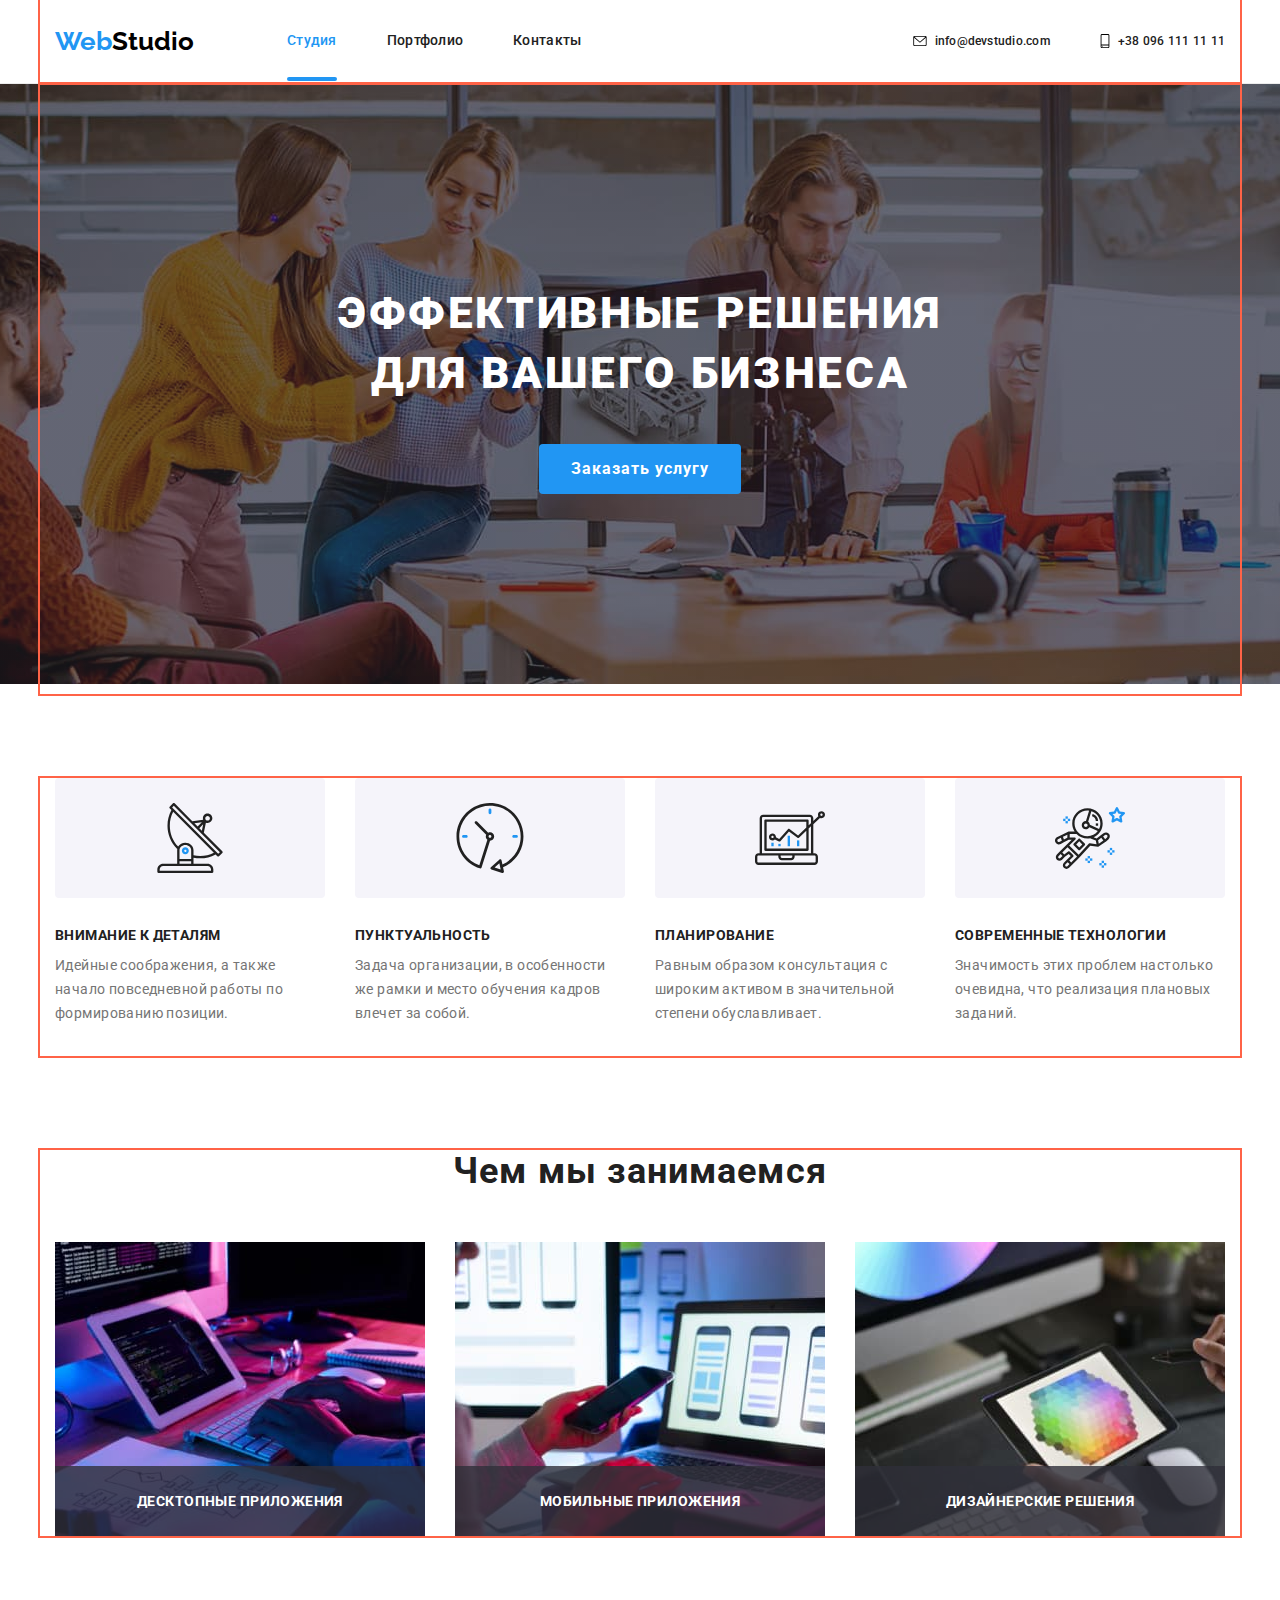
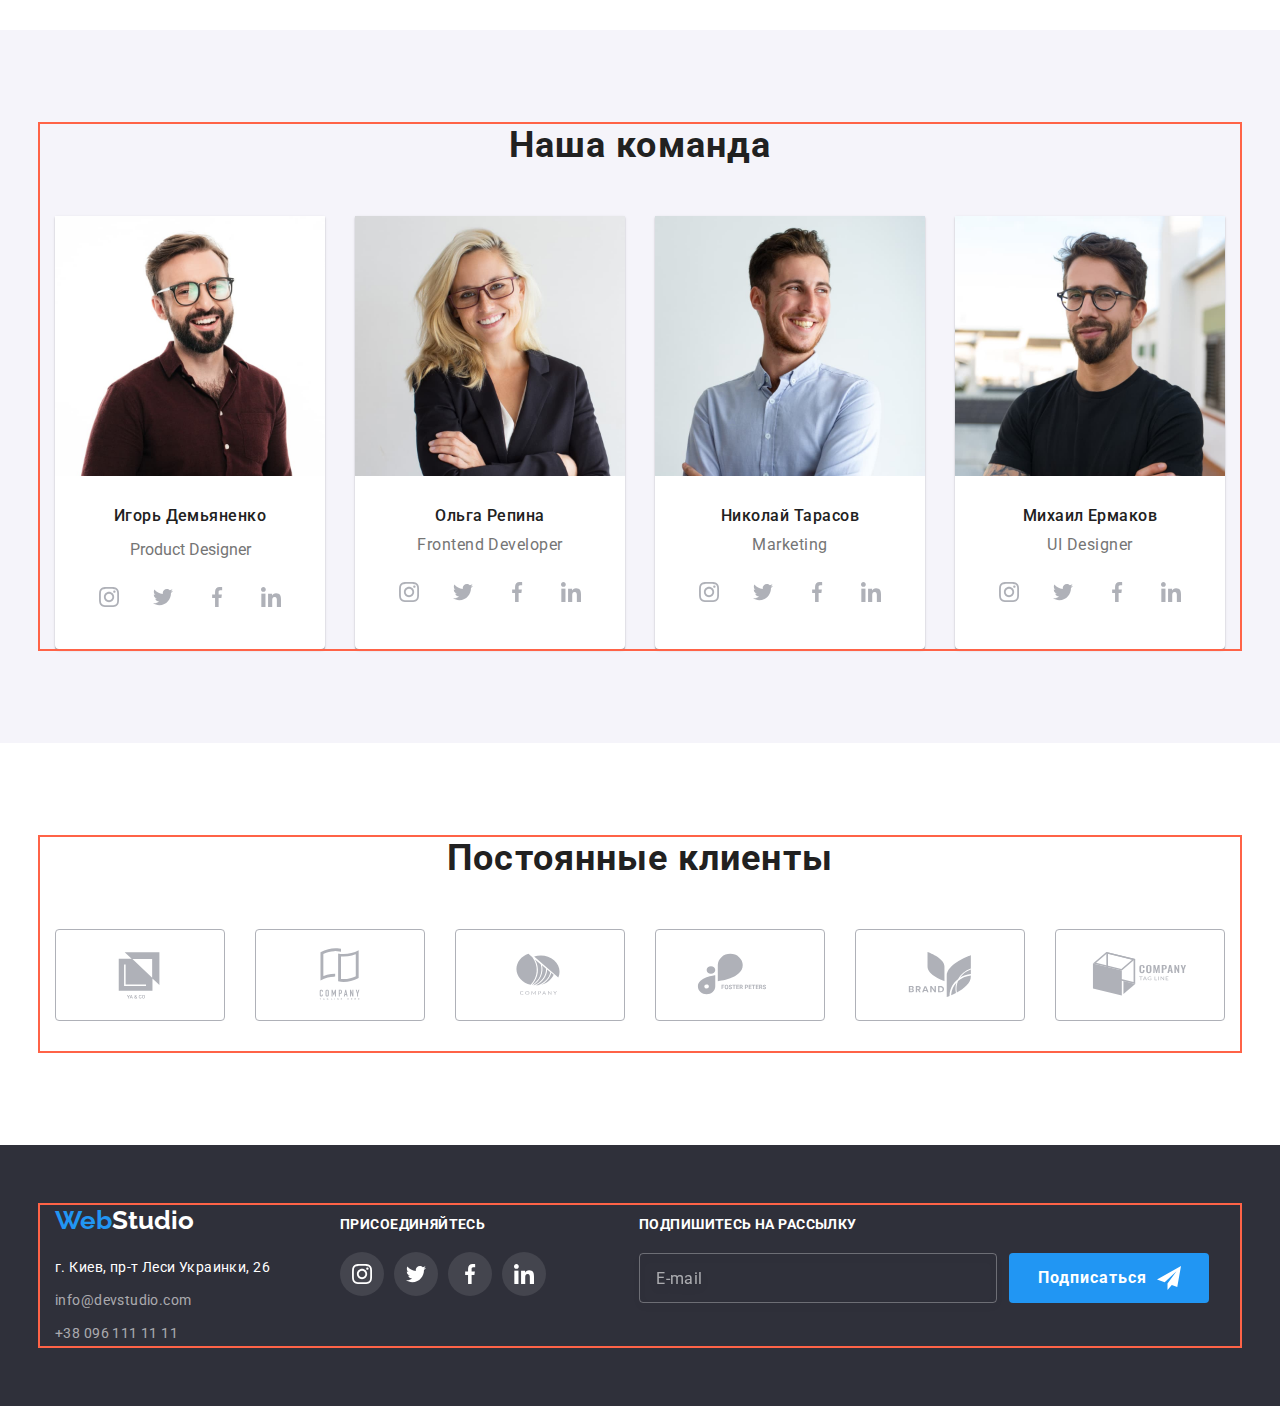
==== commit 71e77548: "menu+modal" ====
--- a/index.html
+++ b/index.html
@@ -79,7 +79,7 @@
         </div>
       </div>
       <!-- mob menu -->
-      <div class="mob-menu is-hidden" data-menu>
+      <div class="mob-menu" data-menu>
         <div class="container">
           <div class="mob-menu-top">
             <button type="button" class="menu-close-btn" data-menu-close>
@@ -140,12 +140,14 @@
       <!-- section banner -->
       <section class="banner section">
         <div class="banner__overlay">
-          <div class="baner__content">
-            <h1 class="banner__title">
-              Эффективные решения <br />
-              для вашего бизнеса
-            </h1>
-            <button data-modal-open class="banner__button" type="button">Заказать услугу</button>
+          <div class="container">
+            <div class="baner__content">
+              <h1 class="banner__title">
+                Эффективные решения <br />
+                для вашего бизнеса
+              </h1>
+              <button data-modal-open class="banner__button" type="button">Заказать услугу</button>
+            </div>
           </div>
         </div>
       </section>
@@ -205,7 +207,7 @@
         </div>
       </section>
       <!-- section our_work -->
-      <!-- <section class="work section">
+      <section class="work section">
         <div class="container">
           <h2 class="work__title section-title">Чем мы занимаемся</h2>
           <ul class="work-list list-decoration">
@@ -250,7 +252,7 @@
             </li>
           </ul>
         </div>
-      </section> -->
+      </section>
       <!-- section our_team -->
       <section class="team section">
         <div class="container">
@@ -642,5 +644,5 @@
     </div>
   </body>
   <script src="./js/modal.js"></script>
-  <script src="./js/menu.js"></script>
+  <script src="./js/mobile-menu.js"></script>
 </html>
--- a/css/main.min.css
+++ b/css/main.min.css
@@ -1 +1 @@
-:root{--accent-color: #2196f3;--main-text-color: #757575;--main-header-color: #212121;--main-background-color: #e5e5e5;--sec-background-color: #f5f4fa;--white-text-color: #ffffff;--main-font: "Roboto";--alt-main-font: "sans-serif";--second-font: "Raleway"}.link-decoration{text-decoration:none}.link-decoration:hover,.link-decoration:focus{color:var(--accent-color)}textarea{resize:none}.list-decoration{padding:0;margin:0;list-style:none}img{display:block;max-width:100%;height:auto}.section-title{margin-top:0;margin-bottom:30px;text-align:center;font-weight:700;font-size:28px;line-height:1.18;letter-spacing:.03em;color:var(--main-header-color)}@media screen and (min-width: 1200px){.section-title{font-size:36px;line-height:1.17;margin-bottom:50px}}.section{padding-top:60px;padding-bottom:60px}@media screen and (min-width: 1200px){.section{padding-top:94px;padding-bottom:94px}}body{font-family:var(--main-font),var(--alt-main-font);color:var(--main-text-color);background:#fff}.button{min-width:200px;padding:10px 32px;font-family:inherit;font-weight:700;font-size:16px;line-height:1.88;text-align:center;letter-spacing:.06em;color:var(--white-text-color);background:var(--accent-color);cursor:pointer;border:none;border-radius:4px;transition:box-shadow 250ms cubic-bezier(0.4, 0, 0.2, 1)}.button:hover,.button:focus{box-shadow:0px 4px 4px rgba(0,0,0,.15)}.color-decoration{color:rgba(255,255,255,.6)}.visuallny-hidden{position:absolute;white-space:nowrap;width:1px;height:1px;overflow:hidden;border:0;padding:0;clip:rect(0 0 0 0);clip-path:inset(50%);margin:-1px}.container{margin:0 auto;width:100%;padding-left:15px;padding-right:15px;outline:2px solid tomato}@media screen and (min-width: 480px){.container{width:480px}}@media screen and (min-width: 768px){.container{width:768px}}@media screen and (min-width: 1200px){.container{width:1200px}}@media screen and (min-width: 1200px){.container--flex{display:flex;flex-direction:row;align-items:baseline}}.header{border-bottom:1px solid #ececec}.header__flex{display:flex;align-items:center}.header__nav{display:flex;align-items:center}@media screen and (min-width: 768px)and (max-width: 1199px){.header__nav{margin-right:84px}}.menu-open-btn{display:none}@media screen and (max-width: 767px){.menu-open-btn{border:none;background-color:rgba(0,0,0,0);display:block;margin-left:auto;cursor:pointer}}.menu-open-btn:hover .menu-open-btn__icon{fill:var(--accent-color)}.menu-open-btn:focus .menu-open-btn__icon{fill:var(--accent-color)}.menu-close-btn{position:absolute;display:flex;justify-content:start;border:none;background-color:rgba(0,0,0,0);display:block;margin-left:auto;cursor:pointer;padding:0;top:10px;right:15px}.menu-close-btn:hover .menu-close-btn__icon{fill:var(--accent-color)}.menu-close-btn:focus .menu-close-btn__icon{fill:var(--accent-color)}.logo{display:block;font-family:var(--second-font);font-style:normal;font-weight:700;font-size:24px;line-height:1.17}@media screen and (min-width: 1200px){.logo{font-size:26px;line-height:1.19}}.logo__fp{color:var(--accent-color)}.header__logo{padding-top:16px;padding-bottom:16px}@media screen and (min-width: 768px){.header__logo{padding-top:26px;padding-bottom:26px}}.footer__logo{margin-bottom:20px}.logo__sp--dark{color:#000}.logo__sp--inverse{color:var(--white-text-color)}.nav-list{display:flex;align-items:center}@media screen and (max-width: 767px){.nav-list{display:none}}.header__nav-list{margin-left:88px}@media screen and (min-width: 1200px){.header__nav-list{margin-left:93px}}.nav-list__link{display:block;padding-top:32px;padding-bottom:32px;font-weight:500;font-size:14px;line-height:1.14;letter-spacing:.02em;color:var(--main-header-color);transition:color 250ms cubic-bezier(0.4, 0, 0.2, 1)}.nav-list__item{position:relative}.nav-list__item:not(:last-child){margin-right:50px}.nav-list__link--curent{color:var(--accent-color)}.nav-list__link--curent::after{content:"";position:absolute;bottom:0;left:0;width:100%;height:4px;border-radius:4px;background:var(--accent-color)}.contacts-list{display:flex;flex-direction:column}@media screen and (max-width: 767px){.contacts-list{display:none}}@media screen and (min-width: 1200px){.contacts-list{flex-direction:row;margin-left:auto}}@media screen and (max-width: 767px){.contacts{display:flex;flex-direction:column;align-items:center}}.contacts-list__item:not(:last-child){margin-bottom:10px}@media screen and (min-width: 1200px){.contacts-list__item:not(:last-child){margin-right:50px;margin-bottom:0px}}.contacts-list__link{color:var(--main-text-color);display:flex;align-items:center;font-weight:500;font-size:12px;line-height:1.17;letter-spacing:.02em;color:var(--main-header-color);transition:color 250ms cubic-bezier(0.4, 0, 0.2, 1)}@media screen and (min-width: 1200){.contacts-list__link{padding-top:32px;padding-bottom:32px;font-size:14px;line-height:1.14}}@media screen and (min-width: 768px)and (max-width: 1199px){.contacts-list__link--top{padding-top:21px}}@media screen and (min-width: 768px)and (max-width: 1199px){.contacts-list__link--bottom{padding-bottom:21px}}.contacts-list__icon{transition:fill 250ms cubic-bezier(0.4, 0, 0.2, 1)}.contacts-list__link:hover .contacts-list__icon,.contacts-list__link:focus .contacts-list__icon{fill:var(--accent-color)}.contacts-list__icon--envelope-icon{width:14px;height:10px;margin-right:8px}@media screen and (min-width: 1200){.contacts-list__icon--envelope-icon{width:16px;height:12px;margin-right:10px}}.contacts-list__icon--smartphone-icon{width:10px;height:14px;margin-right:8px}@media screen and (min-width: 1200){.contacts-list__icon--smartphone-icon{width:10px;height:16px;margin-right:10px}}.banner{padding-top:0;padding-bottom:0;background:#2f303a;text-align:center}.banner__overlay{width:100%;height:100%;margin-right:auto;margin-left:auto;background-image:linear-gradient(rgba(47, 48, 58, 0.4), rgba(47, 48, 58, 0.4)),url(../images/bannerbg.jpg);background-repeat:no-repeat;background-position:center;background-size:cover}@media screen and (min-width: 480px){.banner__overlay{max-width:480px;height:400px;background-image:linear-gradient(rgba(47, 48, 58, 0.4), rgba(47, 48, 58, 0.4)),url(../images/bannerbg.jpg)}}@media screen and (min-width: 768px){.banner__overlay{max-width:768px;height:400px;background-image:linear-gradient(rgba(47, 48, 58, 0.4), rgba(47, 48, 58, 0.4)),url(../images/bannerbg.jpg)}}@media screen and (min-width: 1200px){.banner__overlay{max-width:1600px;height:600px;background-image:linear-gradient(rgba(47, 48, 58, 0.4), rgba(47, 48, 58, 0.4)),url(../images/bannerbg.jpg)}}.baner__content{padding-top:118px;padding-bottom:118px}@media screen and (min-width: 1200px){.baner__content{padding-top:200px;padding-bottom:200px}}.banner__title{margin-top:0;margin-bottom:30px;font-weight:900;font-size:26px;line-height:1.62;letter-spacing:.06em;text-transform:uppercase;color:var(--white-text-color)}@media screen and (min-width: 1200px){.banner__title{margin-bottom:40px;font-size:44px;line-height:1.36}}.banner__button{min-width:200px;padding:10px 32px;font-family:inherit;font-weight:700;font-size:16px;line-height:1.88;text-align:center;letter-spacing:.06em;color:var(--white-text-color);background:var(--accent-color);cursor:pointer;border:none;border-radius:4px;transition:box-shadow 250ms cubic-bezier(0.4, 0, 0.2, 1)}.banner__button:hover,.banner__button:focus{box-shadow:0px 4px 4px rgba(0,0,0,.15)}@media screen and (min-width: 678px){.descriptions-list{display:flex;flex-wrap:wrap}}@media screen and (min-width: 1200px){.descriptions-list{display:flex;flex-direction:row}}.descriptions-list__item{margin-bottom:30px}.descriptions-list__item:last-child{margin-bottom:0}@media screen and (min-width: 480px){.descriptions-list__item{width:450px}}@media screen and (min-width: 768px)and (max-width: 1199px){.descriptions-list__item{width:354px;margin-right:30px;margin-bottom:30px}.descriptions-list__item:nth-last-child(-n+2){margin-bottom:0}.descriptions-list__item:nth-child(2n){margin-right:0}}@media screen and (min-width: 1200px){.descriptions-list__item{width:270px;margin-right:30px}.descriptions-list__item:last-child{margin-right:0}}.descriptions-list__link{display:flex;justify-content:center;align-items:center;height:120px;margin-bottom:30px;background-color:#f5f4fa;border-radius:4px}.descriptions-list__caption{text-align:center;margin-top:0;margin-bottom:10px;font-weight:700;font-size:14px;line-height:1.14;letter-spacing:.03em;text-transform:uppercase;color:var(--main-header-color)}@media screen and (min-width: 768px){.descriptions-list__caption{text-align:left}}.descriptions-list__text{margin-top:0;margin-bottom:0;font-size:14px;line-height:1.71;letter-spacing:.03em}.work{padding-top:0}@media screen and (max-width: 1200px){.work{display:none}}.work-list{display:flex}.work-list__item{width:370px;margin-right:30px}.work-list__item:last-child{margin-right:0}.work-list__img{display:block;max-width:100%;height:auto}.work-list__caption{margin-top:0;margin-bottom:0;padding-top:27px;padding-bottom:27px;width:370px;height:70px;font-weight:700;font-size:14px;line-height:16px;text-align:center;letter-spacing:.03em;text-transform:uppercase;color:#fff;position:absolute;background:rgba(47,48,58,.8);bottom:0;left:0}.work-list__tumb{position:relative}.team{background:var(--sec-background-color)}.team-list__img{display:block;max-width:100%;height:auto}@media screen and (min-width: 678px){.team-list{display:flex;flex-wrap:wrap}}.team-list__item{margin-bottom:30px;background:#fff;box-shadow:0px 1px 3px rgba(0,0,0,.12),0px 1px 1px rgba(0,0,0,.14),0px 2px 1px rgba(0,0,0,.2);border-radius:0px 0px 4px 4px}.team-list__item:last-child{margin-bottom:0}@media screen and (min-width: 480px){.team-list__item{width:450px}}@media screen and (min-width: 768px)and (max-width: 1199px){.team-list__item{width:354px;margin-right:30px}.team-list__item:nth-last-child(-n+2){margin-bottom:0}.team-list__item:nth-child(2n){margin-right:0}}@media screen and (min-width: 1200px){.team-list__item{width:270px;margin-bottom:0;margin-right:30px}.team-list__item:last-child{margin-right:0px}}.team-list__wrapper{padding-top:30px;padding-bottom:30px;text-align:center}.team-list__caption{margin-top:0;margin-bottom:10px;font-weight:500;font-size:16px;line-height:1.19;letter-spacing:.03em;color:var(--main-header-color)}.team-list__text{margin-top:0;margin-bottom:16px;font-size:16px;line-height:1.19;letter-spacing:.03em}.soc-list{display:flex;flex-direction:row;justify-content:center}.soc-list__item:not(:last-child){margin-right:10px}.soc-list__link{display:flex;justify-content:center;align-items:center;width:44px;height:44px;background:#fff;border-radius:50%;transition:background-color 250ms cubic-bezier(0.4, 0, 0.2, 1)}.soc-list__link:hover,.soc-list__link:focus{background:var(--accent-color)}.soc-list__icon{fill:#afb1b8;transition:fill 250ms cubic-bezier(0.4, 0, 0.2, 1)}.soc-list__link:hover .soc-list__icon,.soc-list__link:focus .soc-list__icon{fill:#fff}.customers-list{display:flex;flex-wrap:wrap;justify-content:center}@media screen and (min-width: 1200px){.customers-list{flex-flow:row}}.customers-list__item{margin-right:30px;margin-bottom:30px}@media screen and (min-width: 480px)and (max-width: 767px){.customers-list__item:nth-child(2n){margin-right:0}.customers-list__item:nth-last-child(-n+2){margin-bottom:0}}@media screen and (min-width: 768px)and (max-width: 1199px){.customers-list__item:nth-child(3n){margin-right:0}.customers-list__item:nth-last-child(-n+3){margin-bottom:0}}@media screen and (min-width: 1200px){.customers-list__item{margin-right:30px}.customers-list__item:last-child{margin-right:0}}.customers-list__link{display:flex;justify-content:center;align-items:center;height:92px;border:1px solid #afb1b8;border-radius:4px;transition:border 250ms cubic-bezier(0.4, 0, 0.2, 1)}.customers-list__link:hover,.customers-list__link:focus{border:1px solid #2196f3}@media screen and (min-width: 480px){.customers-list__link{width:210px}}@media screen and (min-width: 768px){.customers-list__link{width:226px}}@media screen and (min-width: 1200px){.customers-list__link{width:170px}}.customers-list__icon{fill:#afb1b8;transition:fill 250ms cubic-bezier(0.4, 0, 0.2, 1)}.customers-list__link:hover .customers-list__icon,.customers-list__link:focus .customers-list__icon{fill:var(--accent-color)}.footer{padding-top:60px;padding-bottom:60px;background:#2f303a}.footer__tab{display:flex;flex-direction:column}@media screen and (min-width: 768px){.footer__tab{flex-direction:row;align-items:baseline;justify-content:space-evenly;margin-bottom:60px}}@media screen and (min-width: 1200px){.footer__tab{margin-bottom:0}}@media screen and (min-width: 1200px){.footer__contacts{flex-grow:1;margin-right:70px}}@media screen and (max-width: 767px){.address-list{display:flex;flex-direction:column;align-items:center;margin-bottom:60px}}.address-list__item{margin-bottom:9px}.address-list__item:last-child{margin-bottom:0}.address-list__link{display:inline-block;font-style:normal;font-size:14px;line-height:1.71;letter-spacing:.03em;color:var(--white-text-color);transition:color 250ms cubic-bezier(0.4, 0, 0.2, 1)}.address-list__link--dark{color:rgba(255,255,255,.6)}@media screen and (max-width: 767px){.footer__social{display:flex;flex-direction:column;align-items:center;margin-bottom:60px}}@media screen and (min-width: 1200px){.footer__social{margin-right:93px}}.social__title{margin-top:0;margin-bottom:20px;font-weight:700;font-size:14px;line-height:16px;letter-spacing:.03em;text-transform:uppercase;color:#fff}.social-list{display:flex;flex-direction:row}.social-list__link{display:flex;justify-content:center;align-items:center;width:44px;height:44px;border-radius:50%;background:rgba(255,255,255,.1);transition:background-color 250ms cubic-bezier(0.4, 0, 0.2, 1)}.social-list__link:hover,.social-list__link:focus{background:var(--accent-color)}.social-list__item:not(:last-child){margin-right:10px}.social-list__icon{fill:#fff}@media screen and (max-width: 1199px){.subscribe-form{display:flex;flex-direction:column;align-items:center}}.subscribe-form__label{display:inline-block;margin-bottom:20px;font-weight:700;font-size:14px;line-height:1.14;letter-spacing:.03em;text-transform:uppercase;color:#fff}.subscribe-form__email{margin-bottom:20px;padding:15px 16px;width:100%;height:50px;border:1px solid rgba(255,255,255,.3);filter:drop-shadow(0px 4px 4px rgba(0, 0, 0, 0.15));border-radius:4px;background-color:rgba(0,0,0,0);color:var(--main-text-color);outline:none;transition:border-color 250ms cubic-bezier(0.4, 0, 0.2, 1)}.subscribe-form__email:focus{border-color:var(--accent-color)}.subscribe-form__email::placeholder{font-weight:400;font-size:16px;line-height:1.25;letter-spacing:.03em;color:rgba(255,255,255,.6)}@media screen and (min-width: 480px){.subscribe-form__email{width:450px}}@media screen and (min-width: 1200px){.subscribe-form__email{width:358px;margin-bottom:0;margin-right:12px}}@media screen and (max-width: 1199px){.subscribe-form__position{display:flex;flex-direction:column;align-items:center;width:100%}}@media screen and (min-width: 1200px){.subscribe-form__position{display:flex;flex-direction:row}}.subscribe-form__but{display:flex;align-items:center;padding-left:29px;padding-right:28px;padding-top:10px;padding-bottom:10px}.subscribe-form__icon{margin-left:10px;fill:var(--white-text-color)}.portfolio-projects__menu-list{display:flex}@media screen and (max-width: 767px){.portfolio-projects__menu-list{flex-wrap:wrap;margin-bottom:40px}}@media screen and (min-width: 768px){.portfolio-projects__menu-list{justify-content:center;margin-bottom:50px}}.menu-list__btn{font-family:inherit;font-weight:500;font-size:16px;line-height:1.6;text-align:center;letter-spacing:.03em;color:var(--main-header-color);background:var(--sec-background-color);cursor:pointer;border:none;border-radius:4px;padding:6px 22px;transition:color 250ms cubic-bezier(0.4, 0, 0.2, 1),background-color 250ms cubic-bezier(0.4, 0, 0.2, 1),box-shadow 250ms cubic-bezier(0.4, 0, 0.2, 1)}.menu-list__btn:hover,.menu-list__btn:focus{color:var(--white-text-color);background:var(--accent-color);box-shadow:0px 3px 1px rgba(0,0,0,.1),0px 1px 2px rgba(0,0,0,.08),0px 2px 2px rgba(0,0,0,.12)}.menu-list__item{margin-right:8px}@media screen and (max-width: 767px){.menu-list__item{margin-bottom:21px}}.menu-list__item:last-child{margin-right:0}.projects-list{display:flex;flex-wrap:wrap}.projects-list__item{width:450px;background:#fff;transition:box-shadow 250ms cubic-bezier(0.4, 0, 0.2, 1)}.projects-list__item:not(:last-child){margin-bottom:30px}.projects-list__item:hover{box-shadow:0px 1px 1px rgba(0,0,0,.12),0px 4px 4px rgba(0,0,0,.06),1px 4px 6px rgba(0,0,0,.16)}@media screen and (min-width: 768px)and (max-width: 1199px){.projects-list__item{margin-right:30px;margin-bottom:30px;width:354px;flex-basis:calc((100% - 30px)/2)}.projects-list__item:nth-last-child(-n+2){margin-bottom:0}.projects-list__item:nth-child(2n){margin-right:0}}@media screen and (min-width: 1200px){.projects-list__item{margin-right:30px;margin-bottom:30px;width:370px}.projects-list__item:nth-last-child(-n+3){margin-bottom:0}.projects-list__item:nth-child(3n){margin-right:0}}.projects-list__thumb{overflow:hidden;position:relative}.projects-list__img{display:block;max-width:100%;height:auto}.projects-list__parag{margin-top:0;margin-bottom:0;padding:77px 24px;height:100%;position:absolute;top:0;left:0;transform:translateY(100%);background:rgba(33,150,243,.9);font-weight:400;font-size:18px;line-height:1.56;letter-spacing:.03em;color:#fff;transition:transform 250ms cubic-bezier(0.4, 0, 0.2, 1)}.projects-list__item:hover .projects-list__parag{opacity:1;transform:translateY(0)}@media screen and (min-width: 678px){.projects-list__parag{padding:49px 24px}}@media screen and (min-width: 678px){.projects-list__parag{padding:63px 24px}}.projects-list__wrapper{display:flex;flex-direction:column;padding:20px 24px;border-right:1px solid #eee;border-bottom:1px solid #eee;border-left:1px solid #eee}.projects-list__title{margin-top:0;margin-bottom:4px;font-weight:700;font-size:18px;line-height:2;letter-spacing:.06em;color:var(--main-header-color)}.projects-list__text{margin-top:0;margin-bottom:0;font-size:16px;line-height:1.88;letter-spacing:.03em}.backdrop{position:fixed;left:0;top:0;width:100%;height:100%;background:rgba(0,0,0,.2);transition:opacity 300ms,visibility 300ms}.is-hidden{opacity:0;pointer-events:none;visibility:hidden}.modal{position:absolute;top:50%;left:50%;padding:40px;width:100%;min-height:581px;transform:rotate(360deg) translate(-50%, -50%) scale(1);border-radius:4px;background:#fff;transition:transform 600ms,opacity 2000ms}.backdrop.is-hidden .modal{transform:rotate(0) scale(0.3);opacity:.1}@media screen and (min-width: 480px){.modal{width:450px}}@media screen and (min-width: 1200px){.modal{width:528px}}.modal__title{margin-top:0;margin-bottom:12px;font-weight:700;font-size:20px;line-height:1.5;text-align:center;letter-spacing:.03em;color:var(--main-header-color)}@media screen and (min-width: 1200px){.modal__title{line-height:1.15}}.button-close{padding:0;position:absolute;top:8px;right:8px;width:30px;height:30px;border:1px solid #999;border-radius:50%;display:flex;justify-content:center;align-items:center;background-color:rgba(0,0,0,0)}.button-close__icon{transition:fill 250ms cubic-bezier(0.4, 0, 0.2, 1)}.button-close:hover .button-close__icon,.button-close:focus .button-close__icon{fill:var(--accent-color)}.modal__modal-form{margin-right:auto;margin-left:auto}.modal__form-field:not(:last-child){margin-bottom:10px}.modal__label{display:block;margin-bottom:4px;font-weight:400;font-size:12px;line-height:1.17;letter-spacing:.01em;color:var(--main-text-color)}.modal__input{width:100%;height:40px;display:block;padding-left:42px;padding-top:12px;padding-bottom:12px;border:1px solid rgba(33,33,33,.2);border-radius:4px;background-color:rgba(0,0,0,0);outline:none;transition:border-color 250ms cubic-bezier(0.4, 0, 0.2, 1)}.modal__input:focus{border-color:var(--accent-color)}.modal__textarea{padding:12px 16px;height:120px;width:100%;display:block;border:1px solid rgba(33,33,33,.2);border-radius:4px;background-color:rgba(0,0,0,0);outline:none;transition:border-color 250ms cubic-bezier(0.4, 0, 0.2, 1)}.modal__textarea:focus{border-color:var(--accent-color)}.modal__textarea::placeholder{font-weight:400;font-size:14px;line-height:1.14;letter-spacing:.01em;color:rgba(117,117,117,.5)}@media screen and (min-width: 1200px){.modal__textarea::placeholder{font-size:12px;line-height:1.17}}.modal__position{position:relative}.modal__icon{position:absolute;top:50%;left:12px;transform:translateY(-50%);fill:var(--main-header-color);transition:fill 250ms cubic-bezier(0.4, 0, 0.2, 1)}.modal__input:focus+.modal__icon{fill:var(--accent-color)}.modal__agreement-wrapper{margin-top:20px;margin-bottom:30px}.modal__modal-form-but{display:block;margin:auto}.modal__agreement{font-weight:400;font-size:12px;line-height:1.17;letter-spacing:.03em}@media screen and (min-width: 1200px){.modal__agreement{font-size:14px;line-height:1.71}}.modal__agreement-two{color:var(--accent-color);font-weight:400;font-size:12px;line-height:1.17;letter-spacing:.03em}@media screen and (min-width: 1200px){.modal__agreement-two{font-size:14px;line-height:1.71}}.modal__agreement-two::after{width:100%;height:1px;background-color:var(--accent-color);content:"";position:absolute;bottom:0;left:0}.modal__agreement-two::after{width:100%;height:1px;background-color:var(--accent-color);content:"";position:absolute;bottom:0;left:0}.modal__agreement-check-field{display:flex;align-items:center;justify-content:center;height:24px;width:100%;margin-bottom:30px}.modal__agreement-check-box{width:16px;height:15px;border:1px solid var(--main-header-color);border-radius:2px;background-color:rgba(0,0,0,0);margin-right:7px;display:flex;justify-content:center;align-items:center}.modal__agreement-checkbox:checked+.modal__agreement-check-field .modal__agreement-check-box{border:none}.modal__agreement-checkbox:focus+.modal__agreement-check-field .modal__agreement-check-box{border-color:var(--accent-color)}.modal__icon-checked{fill:rgba(0,0,0,0);transition:fill 250ms cubic-bezier(0.4, 0, 0.2, 1)}.modal__agreement-checkbox:checked+.modal__agreement-check-field .modal__icon-checked{fill:var(--accent-color)}.modal__agreement-position{position:relative}.mob-menu{position:fixed;top:0;background-color:#fff;height:100vh;width:100vw;z-index:5}.mob-menu .container{padding-top:48px;padding-bottom:48px;position:relative;display:flex;flex-direction:column;height:100%;justify-content:space-between;overflow:auto}.mob-menu-list{margin-left:40px}.mob-menu-list__item:not(:last-child){margin-bottom:30px}.mob-menu__link{color:var(--main-header-color);font-weight:500;font-size:40px;line-height:1.18;letter-spacing:.02em}.mob-menu__link--curent{color:var(--accent-color)}.mob-menu-contacts-list{margin-left:40px;margin-bottom:64px}.mob-menu-contacts-list__item:not(:last-child){margin-bottom:30px}.mob-menu-contacts-list__item:last-child .mob-menu-contacts-list__link{font-size:24px;line-height:1.17;letter-spacing:.02em;color:var(--main-text-color)}.mob-menu-contacts-list__link{color:var(--accent-color);font-weight:500;font-size:40px;line-height:1.18;letter-spacing:.02em}.mob-menu-soc-list{margin-left:40px;display:flex;flex-direction:row}.mob-menu-soc-list__item{position:relative}.mob-menu-soc-list__item:not(:last-child){margin-right:10px;padding-right:10px;border-right:1px solid rgba(33,33,33,.2)}.mob-menu-soc__link{font-weight:500;font-size:18px;line-height:1.22;letter-spacing:.02em;color:var(--accent-color)}/*# sourceMappingURL=main.min.css.map */+:root{--accent-color: #2196f3;--main-text-color: #757575;--main-header-color: #212121;--main-background-color: #e5e5e5;--sec-background-color: #f5f4fa;--white-text-color: #ffffff;--main-font: "Roboto";--alt-main-font: "sans-serif";--second-font: "Raleway"}.link-decoration{text-decoration:none}.link-decoration:hover,.link-decoration:focus{color:var(--accent-color)}textarea{resize:none}.list-decoration{padding:0;margin:0;list-style:none}img{display:block;max-width:100%;height:auto}.section-title{margin-top:0;margin-bottom:30px;text-align:center;font-weight:700;font-size:28px;line-height:1.18;letter-spacing:.03em;color:var(--main-header-color)}@media screen and (min-width: 1200px){.section-title{font-size:36px;line-height:1.17;margin-bottom:50px}}.section{padding-top:60px;padding-bottom:60px}@media screen and (min-width: 1200px){.section{padding-top:94px;padding-bottom:94px}}body{font-family:var(--main-font),var(--alt-main-font);color:var(--main-text-color);background:#fff}.button{min-width:200px;padding:10px 32px;font-family:inherit;font-weight:700;font-size:16px;line-height:1.88;text-align:center;letter-spacing:.06em;color:var(--white-text-color);background:var(--accent-color);cursor:pointer;border:none;border-radius:4px;transition:box-shadow 250ms cubic-bezier(0.4, 0, 0.2, 1)}.button:hover,.button:focus{box-shadow:0px 4px 4px rgba(0,0,0,.15)}.color-decoration{color:rgba(255,255,255,.6)}.visuallny-hidden{position:absolute;white-space:nowrap;width:1px;height:1px;overflow:hidden;border:0;padding:0;clip:rect(0 0 0 0);clip-path:inset(50%);margin:-1px}.container{margin:0 auto;width:100%;padding-left:15px;padding-right:15px;outline:2px solid tomato}@media screen and (min-width: 480px){.container{width:480px}}@media screen and (min-width: 768px){.container{width:768px}}@media screen and (min-width: 1200px){.container{width:1200px}}@media screen and (min-width: 1200px){.container--flex{display:flex;flex-direction:row;align-items:baseline}}.header{border-bottom:1px solid #ececec}.header__flex{display:flex;align-items:center}.header__nav{display:flex;align-items:center}@media screen and (min-width: 768px)and (max-width: 1199px){.header__nav{margin-right:84px}}.menu-open-btn{display:none}@media screen and (max-width: 767px){.menu-open-btn{border:none;background-color:rgba(0,0,0,0);display:block;margin-left:auto;cursor:pointer}}.menu-open-btn:hover .menu-open-btn__icon{fill:var(--accent-color)}.menu-open-btn:focus .menu-open-btn__icon{fill:var(--accent-color)}.menu-close-btn{position:absolute;display:flex;justify-content:start;border:none;background-color:rgba(0,0,0,0);display:block;margin-left:auto;cursor:pointer;padding:0;top:10px;right:15px}.menu-close-btn:hover .menu-close-btn__icon{fill:var(--accent-color)}.menu-close-btn:focus .menu-close-btn__icon{fill:var(--accent-color)}.logo{display:block;font-family:var(--second-font);font-style:normal;font-weight:700;font-size:24px;line-height:1.17}@media screen and (min-width: 1200px){.logo{font-size:26px;line-height:1.19}}.logo__fp{color:var(--accent-color)}.header__logo{padding-top:16px;padding-bottom:16px}@media screen and (min-width: 768px){.header__logo{padding-top:26px;padding-bottom:26px}}.footer__logo{margin-bottom:20px}.logo__sp--dark{color:#000}.logo__sp--inverse{color:var(--white-text-color)}.nav-list{display:flex;align-items:center}@media screen and (max-width: 767px){.nav-list{display:none}}.header__nav-list{margin-left:88px}@media screen and (min-width: 1200px){.header__nav-list{margin-left:93px}}.nav-list__link{display:block;padding-top:32px;padding-bottom:32px;font-weight:500;font-size:14px;line-height:1.14;letter-spacing:.02em;color:var(--main-header-color);transition:color 250ms cubic-bezier(0.4, 0, 0.2, 1)}.nav-list__item{position:relative}.nav-list__item:not(:last-child){margin-right:50px}.nav-list__link--curent{color:var(--accent-color)}.nav-list__link--curent::after{content:"";position:absolute;bottom:0;left:0;width:100%;height:4px;border-radius:4px;background:var(--accent-color)}.contacts-list{display:flex;flex-direction:column}@media screen and (max-width: 767px){.contacts-list{display:none}}@media screen and (min-width: 1200px){.contacts-list{flex-direction:row;margin-left:auto}}@media screen and (max-width: 767px){.contacts{display:flex;flex-direction:column;align-items:center}}.contacts-list__item:not(:last-child){margin-bottom:10px}@media screen and (min-width: 1200px){.contacts-list__item:not(:last-child){margin-right:50px;margin-bottom:0px}}.contacts-list__link{color:var(--main-text-color);display:flex;align-items:center;font-weight:500;font-size:12px;line-height:1.17;letter-spacing:.02em;color:var(--main-header-color);transition:color 250ms cubic-bezier(0.4, 0, 0.2, 1)}@media screen and (min-width: 1200){.contacts-list__link{padding-top:32px;padding-bottom:32px;font-size:14px;line-height:1.14}}@media screen and (min-width: 768px)and (max-width: 1199px){.contacts-list__link--top{padding-top:21px}}@media screen and (min-width: 768px)and (max-width: 1199px){.contacts-list__link--bottom{padding-bottom:21px}}.contacts-list__icon{transition:fill 250ms cubic-bezier(0.4, 0, 0.2, 1)}.contacts-list__link:hover .contacts-list__icon,.contacts-list__link:focus .contacts-list__icon{fill:var(--accent-color)}.contacts-list__icon--envelope-icon{width:14px;height:10px;margin-right:8px}@media screen and (min-width: 1200){.contacts-list__icon--envelope-icon{width:16px;height:12px;margin-right:10px}}.contacts-list__icon--smartphone-icon{width:10px;height:14px;margin-right:8px}@media screen and (min-width: 1200){.contacts-list__icon--smartphone-icon{width:10px;height:16px;margin-right:10px}}.banner{padding-top:0;padding-bottom:0;text-align:center}.banner__overlay{width:100%;height:100%;margin-right:auto;margin-left:auto;max-width:1600px;max-height:600px;background-image:linear-gradient(rgba(47, 48, 58, 0.4), rgba(47, 48, 58, 0.4)),url(../images/bannerbg.jpg);background-repeat:no-repeat;background-position:center;background-size:cover}.baner__content{padding-top:118px;padding-bottom:118px}@media screen and (min-width: 1200px){.baner__content{padding-top:200px;padding-bottom:200px}}.banner__title{margin-top:0;margin-bottom:30px;font-weight:900;font-size:26px;line-height:1.62;letter-spacing:.06em;text-transform:uppercase;color:var(--white-text-color)}@media screen and (min-width: 1200px){.banner__title{margin-bottom:40px;font-size:44px;line-height:1.36}}.banner__button{min-width:200px;padding:10px 32px;font-family:inherit;font-weight:700;font-size:16px;line-height:1.88;text-align:center;letter-spacing:.06em;color:var(--white-text-color);background:var(--accent-color);cursor:pointer;border:none;border-radius:4px;transition:box-shadow 250ms cubic-bezier(0.4, 0, 0.2, 1)}.banner__button:hover,.banner__button:focus{box-shadow:0px 4px 4px rgba(0,0,0,.15)}@media screen and (min-width: 678px){.descriptions-list{display:flex;flex-wrap:wrap}}@media screen and (min-width: 1200px){.descriptions-list{display:flex;flex-direction:row}}.descriptions-list__item{margin-bottom:30px}.descriptions-list__item:last-child{margin-bottom:0}@media screen and (min-width: 480px){.descriptions-list__item{width:450px}}@media screen and (min-width: 768px)and (max-width: 1199px){.descriptions-list__item{width:354px;margin-right:30px;margin-bottom:30px}.descriptions-list__item:nth-last-child(-n+2){margin-bottom:0}.descriptions-list__item:nth-child(2n){margin-right:0}}@media screen and (min-width: 1200px){.descriptions-list__item{width:270px;margin-right:30px}.descriptions-list__item:last-child{margin-right:0}}.descriptions-list__link{display:flex;justify-content:center;align-items:center;height:120px;margin-bottom:30px;background-color:#f5f4fa;border-radius:4px}.descriptions-list__caption{text-align:center;margin-top:0;margin-bottom:10px;font-weight:700;font-size:14px;line-height:1.14;letter-spacing:.03em;text-transform:uppercase;color:var(--main-header-color)}@media screen and (min-width: 768px){.descriptions-list__caption{text-align:left}}.descriptions-list__text{margin-top:0;margin-bottom:0;font-size:14px;line-height:1.71;letter-spacing:.03em}.work{padding-top:0}@media screen and (max-width: 1200px){.work{display:none}}.work-list{display:flex}.work-list__item{width:370px;margin-right:30px}.work-list__item:last-child{margin-right:0}.work-list__img{display:block;max-width:100%;height:auto}.work-list__caption{margin-top:0;margin-bottom:0;padding-top:27px;padding-bottom:27px;width:370px;height:70px;font-weight:700;font-size:14px;line-height:16px;text-align:center;letter-spacing:.03em;text-transform:uppercase;color:#fff;position:absolute;background:rgba(47,48,58,.8);bottom:0;left:0}.work-list__tumb{position:relative}.team{background:var(--sec-background-color)}.team-list__img{display:block;max-width:100%;height:auto}@media screen and (min-width: 678px){.team-list{display:flex;flex-wrap:wrap}}.team-list__item{margin-bottom:30px;background:#fff;box-shadow:0px 1px 3px rgba(0,0,0,.12),0px 1px 1px rgba(0,0,0,.14),0px 2px 1px rgba(0,0,0,.2);border-radius:0px 0px 4px 4px}.team-list__item:last-child{margin-bottom:0}@media screen and (min-width: 480px){.team-list__item{width:450px}}@media screen and (min-width: 768px)and (max-width: 1199px){.team-list__item{width:354px;margin-right:30px}.team-list__item:nth-last-child(-n+2){margin-bottom:0}.team-list__item:nth-child(2n){margin-right:0}}@media screen and (min-width: 1200px){.team-list__item{width:270px;margin-bottom:0;margin-right:30px}.team-list__item:last-child{margin-right:0px}}.team-list__wrapper{padding-top:30px;padding-bottom:30px;text-align:center}.team-list__caption{margin-top:0;margin-bottom:10px;font-weight:500;font-size:16px;line-height:1.19;letter-spacing:.03em;color:var(--main-header-color)}.team-list__text{margin-top:0;margin-bottom:16px;font-size:16px;line-height:1.19;letter-spacing:.03em}.soc-list{display:flex;flex-direction:row;justify-content:center}.soc-list__item:not(:last-child){margin-right:10px}.soc-list__link{display:flex;justify-content:center;align-items:center;width:44px;height:44px;background:#fff;border-radius:50%;transition:background-color 250ms cubic-bezier(0.4, 0, 0.2, 1)}.soc-list__link:hover,.soc-list__link:focus{background:var(--accent-color)}.soc-list__icon{fill:#afb1b8;transition:fill 250ms cubic-bezier(0.4, 0, 0.2, 1)}.soc-list__link:hover .soc-list__icon,.soc-list__link:focus .soc-list__icon{fill:#fff}.customers-list{display:flex;flex-wrap:wrap;justify-content:center}@media screen and (min-width: 1200px){.customers-list{flex-flow:row}}.customers-list__item{margin-right:30px;margin-bottom:30px}@media screen and (min-width: 480px)and (max-width: 767px){.customers-list__item:nth-child(2n){margin-right:0}.customers-list__item:nth-last-child(-n+2){margin-bottom:0}}@media screen and (min-width: 768px)and (max-width: 1199px){.customers-list__item:nth-child(3n){margin-right:0}.customers-list__item:nth-last-child(-n+3){margin-bottom:0}}@media screen and (min-width: 1200px){.customers-list__item{margin-right:30px}.customers-list__item:last-child{margin-right:0}}.customers-list__link{display:flex;justify-content:center;align-items:center;height:92px;border:1px solid #afb1b8;border-radius:4px;transition:border 250ms cubic-bezier(0.4, 0, 0.2, 1)}.customers-list__link:hover,.customers-list__link:focus{border:1px solid #2196f3}@media screen and (min-width: 480px){.customers-list__link{width:210px}}@media screen and (min-width: 768px){.customers-list__link{width:226px}}@media screen and (min-width: 1200px){.customers-list__link{width:170px}}.customers-list__icon{fill:#afb1b8;transition:fill 250ms cubic-bezier(0.4, 0, 0.2, 1)}.customers-list__link:hover .customers-list__icon,.customers-list__link:focus .customers-list__icon{fill:var(--accent-color)}.footer{padding-top:60px;padding-bottom:60px;background:#2f303a}.footer__tab{display:flex;flex-direction:column}@media screen and (min-width: 768px){.footer__tab{flex-direction:row;align-items:baseline;justify-content:space-evenly;margin-bottom:60px}}@media screen and (min-width: 1200px){.footer__tab{margin-bottom:0}}@media screen and (min-width: 1200px){.footer__contacts{flex-grow:1;margin-right:70px}}@media screen and (max-width: 767px){.address-list{display:flex;flex-direction:column;align-items:center;margin-bottom:60px}}.address-list__item{margin-bottom:9px}.address-list__item:last-child{margin-bottom:0}.address-list__link{display:inline-block;font-style:normal;font-size:14px;line-height:1.71;letter-spacing:.03em;color:var(--white-text-color);transition:color 250ms cubic-bezier(0.4, 0, 0.2, 1)}.address-list__link--dark{color:rgba(255,255,255,.6)}@media screen and (max-width: 767px){.footer__social{display:flex;flex-direction:column;align-items:center;margin-bottom:60px}}@media screen and (min-width: 1200px){.footer__social{margin-right:93px}}.social__title{margin-top:0;margin-bottom:20px;font-weight:700;font-size:14px;line-height:16px;letter-spacing:.03em;text-transform:uppercase;color:#fff}.social-list{display:flex;flex-direction:row}.social-list__link{display:flex;justify-content:center;align-items:center;width:44px;height:44px;border-radius:50%;background:rgba(255,255,255,.1);transition:background-color 250ms cubic-bezier(0.4, 0, 0.2, 1)}.social-list__link:hover,.social-list__link:focus{background:var(--accent-color)}.social-list__item:not(:last-child){margin-right:10px}.social-list__icon{fill:#fff}@media screen and (max-width: 1199px){.subscribe-form{display:flex;flex-direction:column;align-items:center}}.subscribe-form__label{display:inline-block;margin-bottom:20px;font-weight:700;font-size:14px;line-height:1.14;letter-spacing:.03em;text-transform:uppercase;color:#fff}.subscribe-form__email{margin-bottom:20px;padding:15px 16px;width:100%;height:50px;border:1px solid rgba(255,255,255,.3);filter:drop-shadow(0px 4px 4px rgba(0, 0, 0, 0.15));border-radius:4px;background-color:rgba(0,0,0,0);color:var(--main-text-color);outline:none;transition:border-color 250ms cubic-bezier(0.4, 0, 0.2, 1)}.subscribe-form__email:focus{border-color:var(--accent-color)}.subscribe-form__email::placeholder{font-weight:400;font-size:16px;line-height:1.25;letter-spacing:.03em;color:rgba(255,255,255,.6)}@media screen and (min-width: 480px){.subscribe-form__email{width:450px}}@media screen and (min-width: 1200px){.subscribe-form__email{width:358px;margin-bottom:0;margin-right:12px}}@media screen and (max-width: 1199px){.subscribe-form__position{display:flex;flex-direction:column;align-items:center;width:100%}}@media screen and (min-width: 1200px){.subscribe-form__position{display:flex;flex-direction:row}}.subscribe-form__but{display:flex;align-items:center;padding-left:29px;padding-right:28px;padding-top:10px;padding-bottom:10px}.subscribe-form__icon{margin-left:10px;fill:var(--white-text-color)}.portfolio-projects__menu-list{display:flex}@media screen and (max-width: 767px){.portfolio-projects__menu-list{flex-wrap:wrap;margin-bottom:40px}}@media screen and (min-width: 768px){.portfolio-projects__menu-list{justify-content:center;margin-bottom:50px}}.menu-list__btn{font-family:inherit;font-weight:500;font-size:16px;line-height:1.6;text-align:center;letter-spacing:.03em;color:var(--main-header-color);background:var(--sec-background-color);cursor:pointer;border:none;border-radius:4px;padding:6px 22px;transition:color 250ms cubic-bezier(0.4, 0, 0.2, 1),background-color 250ms cubic-bezier(0.4, 0, 0.2, 1),box-shadow 250ms cubic-bezier(0.4, 0, 0.2, 1)}.menu-list__btn:hover,.menu-list__btn:focus{color:var(--white-text-color);background:var(--accent-color);box-shadow:0px 3px 1px rgba(0,0,0,.1),0px 1px 2px rgba(0,0,0,.08),0px 2px 2px rgba(0,0,0,.12)}.menu-list__item{margin-right:8px}@media screen and (max-width: 767px){.menu-list__item{margin-bottom:21px}}.menu-list__item:last-child{margin-right:0}.projects-list{display:flex;flex-wrap:wrap}.projects-list__item{width:450px;background:#fff;transition:box-shadow 250ms cubic-bezier(0.4, 0, 0.2, 1)}.projects-list__item:not(:last-child){margin-bottom:30px}.projects-list__item:hover{box-shadow:0px 1px 1px rgba(0,0,0,.12),0px 4px 4px rgba(0,0,0,.06),1px 4px 6px rgba(0,0,0,.16)}@media screen and (min-width: 768px)and (max-width: 1199px){.projects-list__item{margin-right:30px;margin-bottom:30px;width:354px;flex-basis:calc((100% - 30px)/2)}.projects-list__item:nth-last-child(-n+2){margin-bottom:0}.projects-list__item:nth-child(2n){margin-right:0}}@media screen and (min-width: 1200px){.projects-list__item{margin-right:30px;margin-bottom:30px;width:370px}.projects-list__item:nth-last-child(-n+3){margin-bottom:0}.projects-list__item:nth-child(3n){margin-right:0}}.projects-list__thumb{overflow:hidden;position:relative}.projects-list__img{display:block;max-width:100%;height:auto}.projects-list__parag{margin-top:0;margin-bottom:0;padding:77px 24px;height:100%;position:absolute;top:0;left:0;transform:translateY(100%);background:rgba(33,150,243,.9);font-weight:400;font-size:18px;line-height:1.56;letter-spacing:.03em;color:#fff;transition:transform 250ms cubic-bezier(0.4, 0, 0.2, 1)}.projects-list__item:hover .projects-list__parag{opacity:1;transform:translateY(0)}@media screen and (min-width: 678px){.projects-list__parag{padding:49px 24px}}@media screen and (min-width: 678px){.projects-list__parag{padding:63px 24px}}.projects-list__wrapper{display:flex;flex-direction:column;padding:20px 24px;border-right:1px solid #eee;border-bottom:1px solid #eee;border-left:1px solid #eee}.projects-list__title{margin-top:0;margin-bottom:4px;font-weight:700;font-size:18px;line-height:2;letter-spacing:.06em;color:var(--main-header-color)}.projects-list__text{margin-top:0;margin-bottom:0;font-size:16px;line-height:1.88;letter-spacing:.03em}.backdrop{position:fixed;left:0;top:0;width:100%;height:100%;padding-top:93px;padding-left:15px;padding-right:15px;overflow-y:scroll;background:rgba(0,0,0,.2);transition:opacity 300ms,visibility 300ms}.is-hidden{opacity:0;pointer-events:none;visibility:hidden}.modal{position:relative;margin-right:auto;margin-left:auto;padding:40px;width:100%;min-height:609px;max-width:450px;border-radius:4px;background:#fff}.backdrop.is-hidden .modal{transform:rotate(0) scale(0.3);opacity:.1}@media screen and (min-width: 768px){.modal{position:absolute;top:50%;left:50%;transform:translate(-50%, -50%)}}@media screen and (min-width: 1200px){.modal{width:528px;min-height:581px;transform:rotate(360deg) translate(-50%, -50%) scale(1);transition:transform 600ms,opacity 2000ms}}.modal__title{margin-top:0;margin-bottom:12px;font-weight:700;font-size:20px;line-height:1.5;text-align:center;letter-spacing:.03em;color:var(--main-header-color)}@media screen and (min-width: 1200px){.modal__title{line-height:1.15}}.button-close{padding:0;position:absolute;top:8px;right:8px;width:30px;height:30px;border:1px solid #999;border-radius:50%;display:flex;justify-content:center;align-items:center;background-color:rgba(0,0,0,0)}.button-close__icon{transition:fill 250ms cubic-bezier(0.4, 0, 0.2, 1)}.button-close:hover .button-close__icon,.button-close:focus .button-close__icon{fill:var(--accent-color)}.modal__modal-form{margin-right:auto;margin-left:auto}.modal__form-field:not(:last-child){margin-bottom:10px}.modal__label{display:block;margin-bottom:4px;font-weight:400;font-size:12px;line-height:1.17;letter-spacing:.01em;color:var(--main-text-color)}.modal__input{width:100%;height:40px;display:block;padding-left:42px;padding-top:12px;padding-bottom:12px;border:1px solid rgba(33,33,33,.2);border-radius:4px;background-color:rgba(0,0,0,0);outline:none;transition:border-color 250ms cubic-bezier(0.4, 0, 0.2, 1)}.modal__input:focus{border-color:var(--accent-color)}.modal__textarea{padding:12px 16px;height:120px;width:100%;display:block;border:1px solid rgba(33,33,33,.2);border-radius:4px;background-color:rgba(0,0,0,0);outline:none;transition:border-color 250ms cubic-bezier(0.4, 0, 0.2, 1)}.modal__textarea:focus{border-color:var(--accent-color)}.modal__textarea::placeholder{font-weight:400;font-size:14px;line-height:1.14;letter-spacing:.01em;color:rgba(117,117,117,.5)}@media screen and (min-width: 1200px){.modal__textarea::placeholder{font-size:12px;line-height:1.17}}.modal__position{position:relative}.modal__icon{position:absolute;top:50%;left:12px;transform:translateY(-50%);fill:var(--main-header-color);transition:fill 250ms cubic-bezier(0.4, 0, 0.2, 1)}.modal__input:focus+.modal__icon{fill:var(--accent-color)}.modal__agreement-wrapper{margin-top:20px;margin-bottom:30px}.modal__modal-form-but{display:block;margin:auto}.modal__agreement{font-weight:400;font-size:12px;line-height:1.17;letter-spacing:.03em}@media screen and (min-width: 1200px){.modal__agreement{font-size:14px;line-height:1.71}}.modal__agreement-two{color:var(--accent-color);font-weight:400;font-size:12px;line-height:1.17;letter-spacing:.03em}@media screen and (min-width: 1200px){.modal__agreement-two{font-size:14px;line-height:1.71}}.modal__agreement-two::after{width:100%;height:1px;background-color:var(--accent-color);content:"";position:absolute;bottom:0;left:0}.modal__agreement-two::after{width:100%;height:1px;background-color:var(--accent-color);content:"";position:absolute;bottom:0;left:0}.modal__agreement-check-field{display:flex;align-items:center;justify-content:center;height:24px;width:100%;margin-bottom:30px}.modal__agreement-check-box{width:16px;height:15px;border:1px solid var(--main-header-color);border-radius:2px;background-color:rgba(0,0,0,0);margin-right:7px;display:flex;justify-content:center;align-items:center}.modal__agreement-checkbox:checked+.modal__agreement-check-field .modal__agreement-check-box{border:none}.modal__agreement-checkbox:focus+.modal__agreement-check-field .modal__agreement-check-box{border-color:var(--accent-color)}.modal__icon-checked{fill:rgba(0,0,0,0);transition:fill 250ms cubic-bezier(0.4, 0, 0.2, 1)}.modal__agreement-checkbox:checked+.modal__agreement-check-field .modal__icon-checked{fill:var(--accent-color)}.modal__agreement-position{position:relative}.mob-menu{background-color:#fff;height:100vh;width:100vw;z-index:10}@media screen and (max-width: 767px){.mob-menu{position:fixed;top:0}}@media screen and (min-width: 768px){.mob-menu{display:none}}.mob-menu .container{padding-top:48px;padding-bottom:48px;position:relative;display:flex;flex-direction:column;height:100%;justify-content:space-between;overflow:auto}@media screen and (max-width: 767px){.mob-menu .container{width:100%}}.mob-menu-list{margin-left:40px}.mob-menu-list__item:not(:last-child){margin-bottom:30px}.mob-menu__link{color:var(--main-header-color);font-weight:500;font-size:40px;line-height:1.18;letter-spacing:.02em}.mob-menu__link--curent{color:var(--accent-color)}.mob-menu-contacts-list{margin-left:40px;margin-bottom:64px}.mob-menu-contacts-list__item:not(:last-child){margin-bottom:30px}.mob-menu-contacts-list__item:last-child .mob-menu-contacts-list__link{font-size:24px;line-height:1.17;letter-spacing:.02em;color:var(--main-text-color)}.mob-menu-contacts-list__link{color:var(--accent-color);font-weight:500;font-size:40px;line-height:1.18;letter-spacing:.02em}.mob-menu-soc-list{margin-left:40px;display:flex;flex-direction:row}.mob-menu-soc-list__item{position:relative}.mob-menu-soc-list__item:not(:last-child){margin-right:10px;padding-right:10px;border-right:1px solid rgba(33,33,33,.2)}.mob-menu-soc__link{font-weight:500;font-size:18px;line-height:1.22;letter-spacing:.02em;color:var(--accent-color)}/*# sourceMappingURL=main.min.css.map */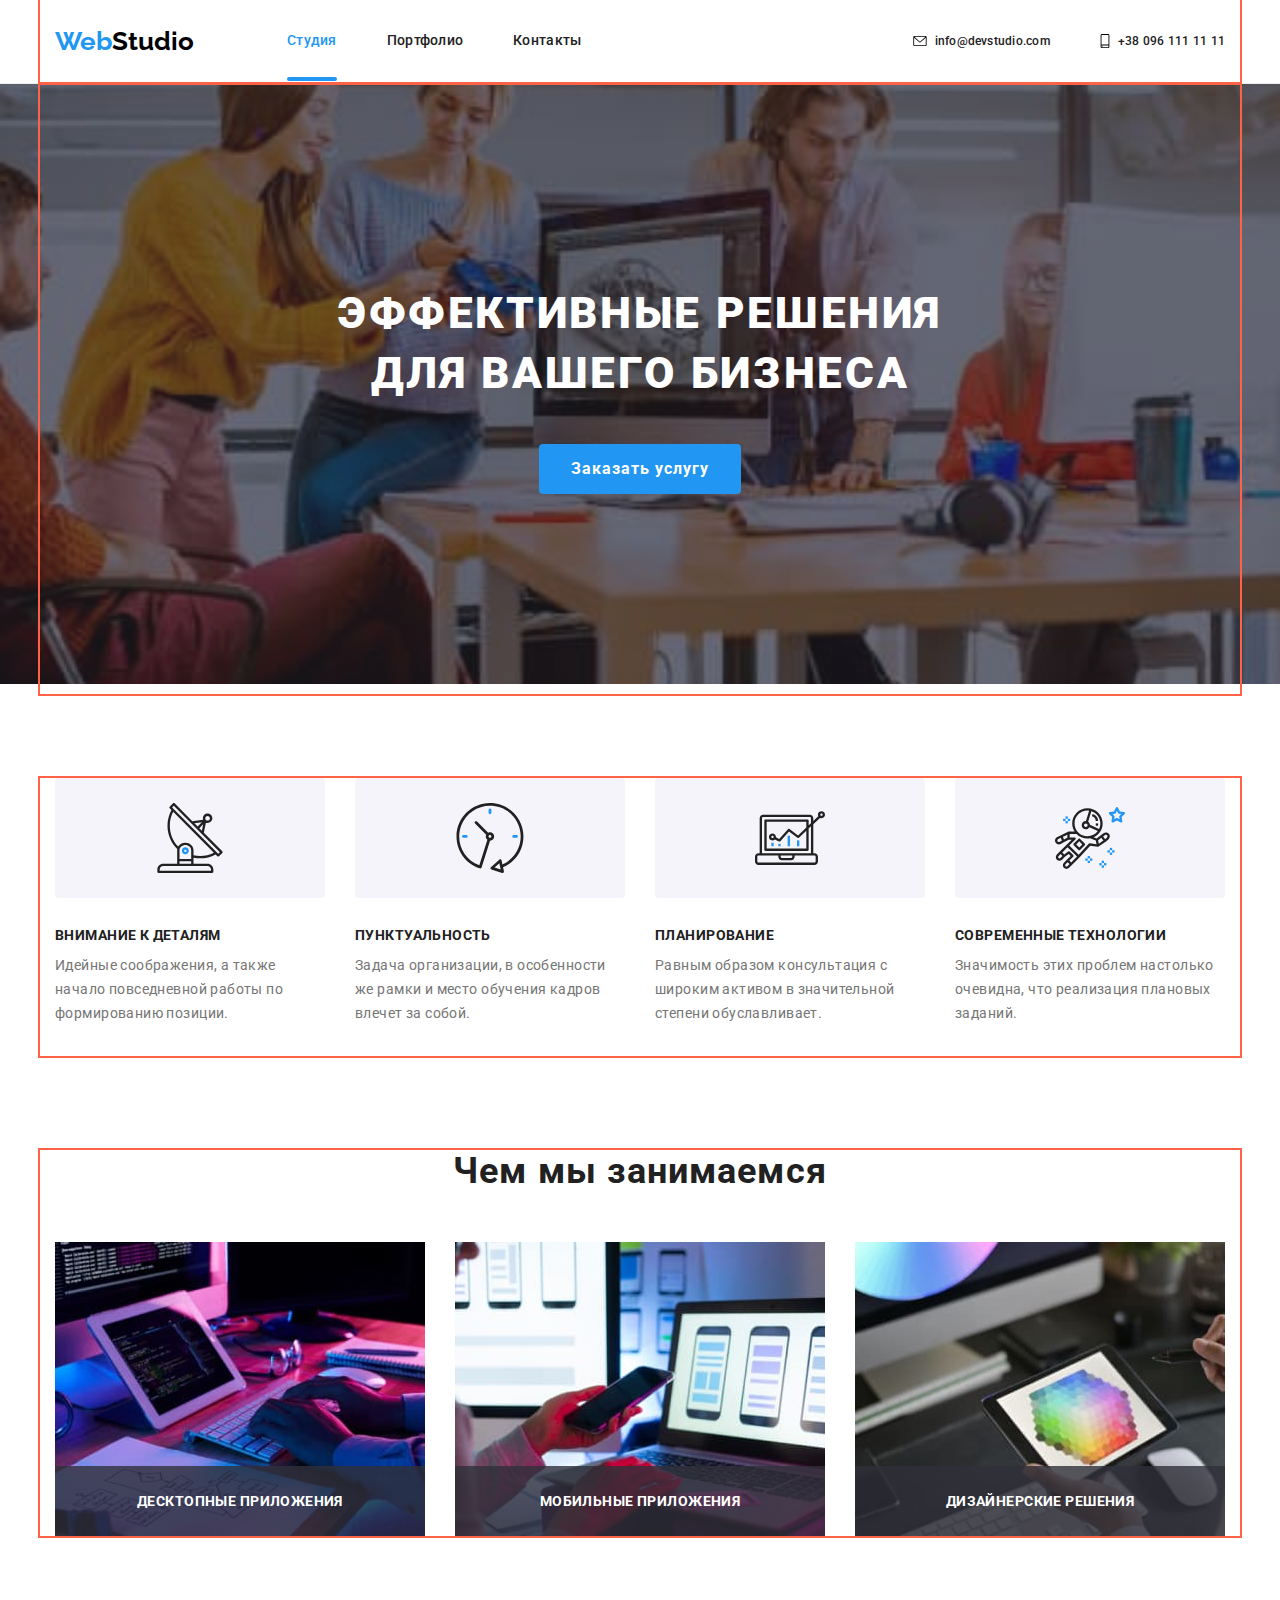
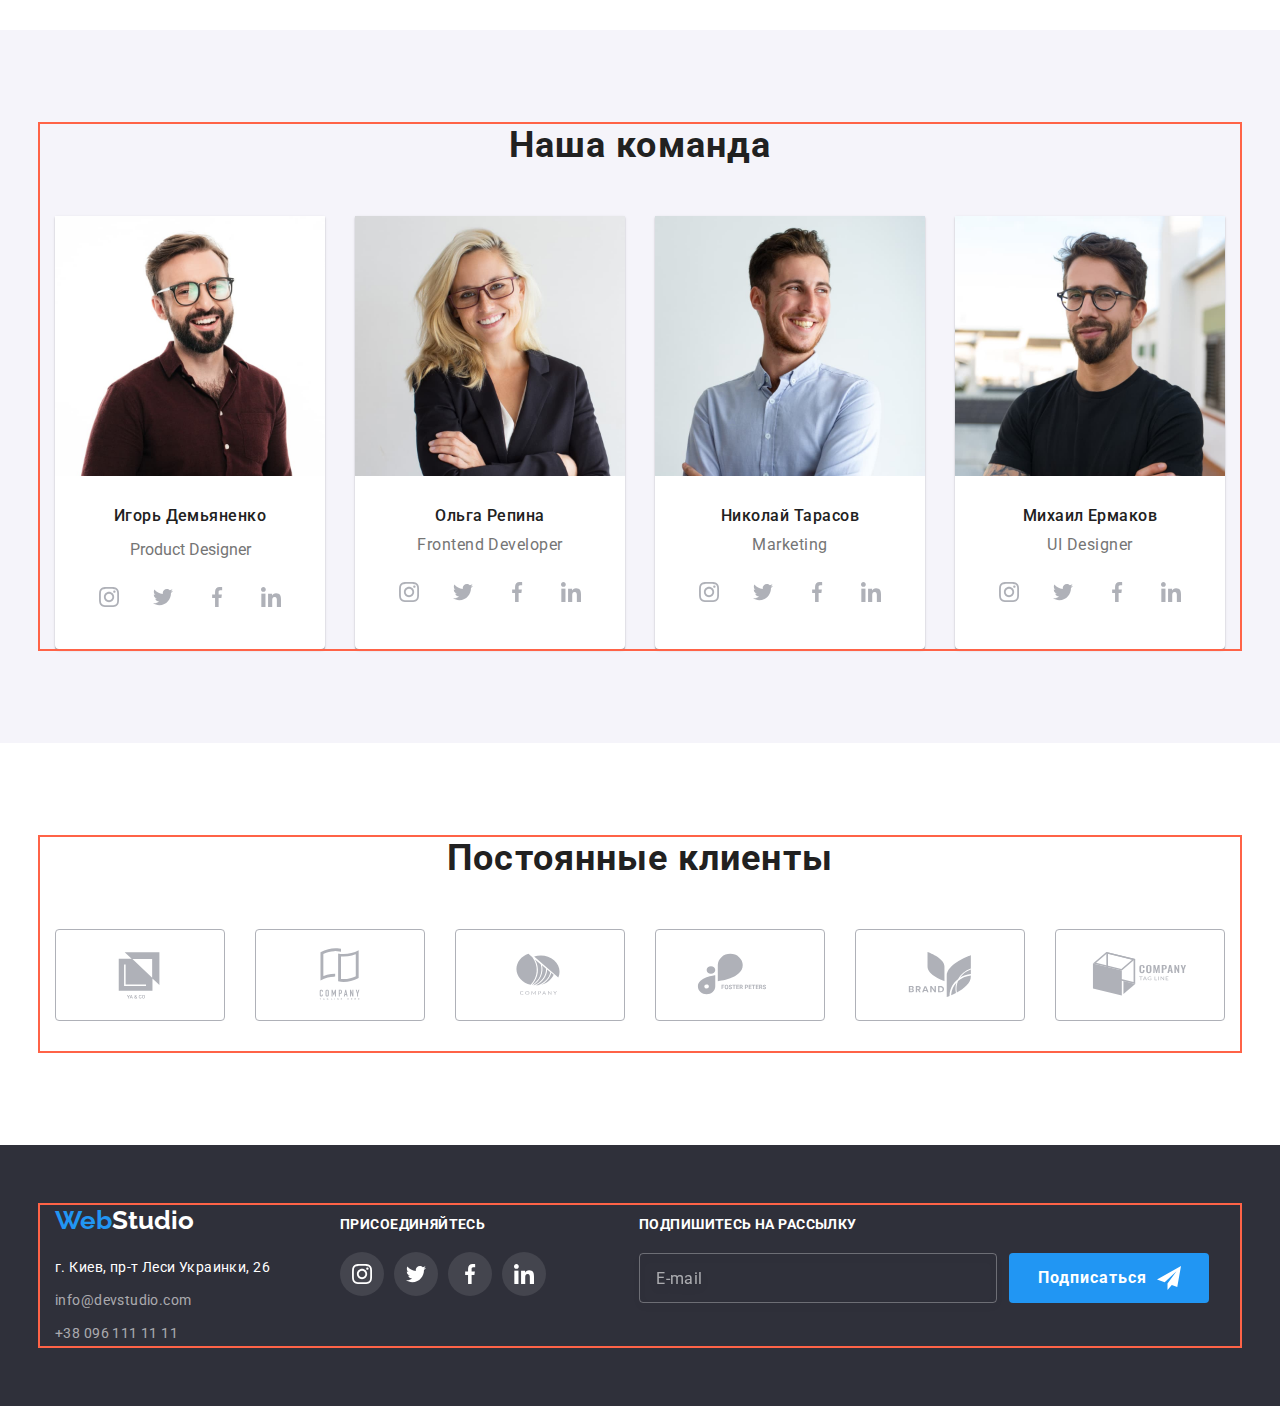
==== commit e5c8e66c: "img start" ====
--- a/index.html
+++ b/index.html
@@ -79,7 +79,7 @@
         </div>
       </div>
       <!-- mob menu -->
-      <div class="mob-menu" data-menu>
+      <div class="mob-menu is-hidden" data-menu>
         <div class="container">
           <div class="mob-menu-top">
             <button type="button" class="menu-close-btn" data-menu-close>
--- a/css/main.min.css
+++ b/css/main.min.css
@@ -1 +1 @@
-:root{--accent-color: #2196f3;--main-text-color: #757575;--main-header-color: #212121;--main-background-color: #e5e5e5;--sec-background-color: #f5f4fa;--white-text-color: #ffffff;--main-font: "Roboto";--alt-main-font: "sans-serif";--second-font: "Raleway"}.link-decoration{text-decoration:none}.link-decoration:hover,.link-decoration:focus{color:var(--accent-color)}textarea{resize:none}.list-decoration{padding:0;margin:0;list-style:none}img{display:block;max-width:100%;height:auto}.section-title{margin-top:0;margin-bottom:30px;text-align:center;font-weight:700;font-size:28px;line-height:1.18;letter-spacing:.03em;color:var(--main-header-color)}@media screen and (min-width: 1200px){.section-title{font-size:36px;line-height:1.17;margin-bottom:50px}}.section{padding-top:60px;padding-bottom:60px}@media screen and (min-width: 1200px){.section{padding-top:94px;padding-bottom:94px}}body{font-family:var(--main-font),var(--alt-main-font);color:var(--main-text-color);background:#fff}.button{min-width:200px;padding:10px 32px;font-family:inherit;font-weight:700;font-size:16px;line-height:1.88;text-align:center;letter-spacing:.06em;color:var(--white-text-color);background:var(--accent-color);cursor:pointer;border:none;border-radius:4px;transition:box-shadow 250ms cubic-bezier(0.4, 0, 0.2, 1)}.button:hover,.button:focus{box-shadow:0px 4px 4px rgba(0,0,0,.15)}.color-decoration{color:rgba(255,255,255,.6)}.visuallny-hidden{position:absolute;white-space:nowrap;width:1px;height:1px;overflow:hidden;border:0;padding:0;clip:rect(0 0 0 0);clip-path:inset(50%);margin:-1px}.container{margin:0 auto;width:100%;padding-left:15px;padding-right:15px;outline:2px solid tomato}@media screen and (min-width: 480px){.container{width:480px}}@media screen and (min-width: 768px){.container{width:768px}}@media screen and (min-width: 1200px){.container{width:1200px}}@media screen and (min-width: 1200px){.container--flex{display:flex;flex-direction:row;align-items:baseline}}.header{border-bottom:1px solid #ececec}.header__flex{display:flex;align-items:center}.header__nav{display:flex;align-items:center}@media screen and (min-width: 768px)and (max-width: 1199px){.header__nav{margin-right:84px}}.menu-open-btn{display:none}@media screen and (max-width: 767px){.menu-open-btn{border:none;background-color:rgba(0,0,0,0);display:block;margin-left:auto;cursor:pointer}}.menu-open-btn:hover .menu-open-btn__icon{fill:var(--accent-color)}.menu-open-btn:focus .menu-open-btn__icon{fill:var(--accent-color)}.menu-close-btn{position:absolute;display:flex;justify-content:start;border:none;background-color:rgba(0,0,0,0);display:block;margin-left:auto;cursor:pointer;padding:0;top:10px;right:15px}.menu-close-btn:hover .menu-close-btn__icon{fill:var(--accent-color)}.menu-close-btn:focus .menu-close-btn__icon{fill:var(--accent-color)}.logo{display:block;font-family:var(--second-font);font-style:normal;font-weight:700;font-size:24px;line-height:1.17}@media screen and (min-width: 1200px){.logo{font-size:26px;line-height:1.19}}.logo__fp{color:var(--accent-color)}.header__logo{padding-top:16px;padding-bottom:16px}@media screen and (min-width: 768px){.header__logo{padding-top:26px;padding-bottom:26px}}.footer__logo{margin-bottom:20px}.logo__sp--dark{color:#000}.logo__sp--inverse{color:var(--white-text-color)}.nav-list{display:flex;align-items:center}@media screen and (max-width: 767px){.nav-list{display:none}}.header__nav-list{margin-left:88px}@media screen and (min-width: 1200px){.header__nav-list{margin-left:93px}}.nav-list__link{display:block;padding-top:32px;padding-bottom:32px;font-weight:500;font-size:14px;line-height:1.14;letter-spacing:.02em;color:var(--main-header-color);transition:color 250ms cubic-bezier(0.4, 0, 0.2, 1)}.nav-list__item{position:relative}.nav-list__item:not(:last-child){margin-right:50px}.nav-list__link--curent{color:var(--accent-color)}.nav-list__link--curent::after{content:"";position:absolute;bottom:0;left:0;width:100%;height:4px;border-radius:4px;background:var(--accent-color)}.contacts-list{display:flex;flex-direction:column}@media screen and (max-width: 767px){.contacts-list{display:none}}@media screen and (min-width: 1200px){.contacts-list{flex-direction:row;margin-left:auto}}@media screen and (max-width: 767px){.contacts{display:flex;flex-direction:column;align-items:center}}.contacts-list__item:not(:last-child){margin-bottom:10px}@media screen and (min-width: 1200px){.contacts-list__item:not(:last-child){margin-right:50px;margin-bottom:0px}}.contacts-list__link{color:var(--main-text-color);display:flex;align-items:center;font-weight:500;font-size:12px;line-height:1.17;letter-spacing:.02em;color:var(--main-header-color);transition:color 250ms cubic-bezier(0.4, 0, 0.2, 1)}@media screen and (min-width: 1200){.contacts-list__link{padding-top:32px;padding-bottom:32px;font-size:14px;line-height:1.14}}@media screen and (min-width: 768px)and (max-width: 1199px){.contacts-list__link--top{padding-top:21px}}@media screen and (min-width: 768px)and (max-width: 1199px){.contacts-list__link--bottom{padding-bottom:21px}}.contacts-list__icon{transition:fill 250ms cubic-bezier(0.4, 0, 0.2, 1)}.contacts-list__link:hover .contacts-list__icon,.contacts-list__link:focus .contacts-list__icon{fill:var(--accent-color)}.contacts-list__icon--envelope-icon{width:14px;height:10px;margin-right:8px}@media screen and (min-width: 1200){.contacts-list__icon--envelope-icon{width:16px;height:12px;margin-right:10px}}.contacts-list__icon--smartphone-icon{width:10px;height:14px;margin-right:8px}@media screen and (min-width: 1200){.contacts-list__icon--smartphone-icon{width:10px;height:16px;margin-right:10px}}.banner{padding-top:0;padding-bottom:0;text-align:center}.banner__overlay{width:100%;height:100%;margin-right:auto;margin-left:auto;max-width:1600px;max-height:600px;background-image:linear-gradient(rgba(47, 48, 58, 0.4), rgba(47, 48, 58, 0.4)),url(../images/bannerbg.jpg);background-repeat:no-repeat;background-position:center;background-size:cover}.baner__content{padding-top:118px;padding-bottom:118px}@media screen and (min-width: 1200px){.baner__content{padding-top:200px;padding-bottom:200px}}.banner__title{margin-top:0;margin-bottom:30px;font-weight:900;font-size:26px;line-height:1.62;letter-spacing:.06em;text-transform:uppercase;color:var(--white-text-color)}@media screen and (min-width: 1200px){.banner__title{margin-bottom:40px;font-size:44px;line-height:1.36}}.banner__button{min-width:200px;padding:10px 32px;font-family:inherit;font-weight:700;font-size:16px;line-height:1.88;text-align:center;letter-spacing:.06em;color:var(--white-text-color);background:var(--accent-color);cursor:pointer;border:none;border-radius:4px;transition:box-shadow 250ms cubic-bezier(0.4, 0, 0.2, 1)}.banner__button:hover,.banner__button:focus{box-shadow:0px 4px 4px rgba(0,0,0,.15)}@media screen and (min-width: 678px){.descriptions-list{display:flex;flex-wrap:wrap}}@media screen and (min-width: 1200px){.descriptions-list{display:flex;flex-direction:row}}.descriptions-list__item{margin-bottom:30px}.descriptions-list__item:last-child{margin-bottom:0}@media screen and (min-width: 480px){.descriptions-list__item{width:450px}}@media screen and (min-width: 768px)and (max-width: 1199px){.descriptions-list__item{width:354px;margin-right:30px;margin-bottom:30px}.descriptions-list__item:nth-last-child(-n+2){margin-bottom:0}.descriptions-list__item:nth-child(2n){margin-right:0}}@media screen and (min-width: 1200px){.descriptions-list__item{width:270px;margin-right:30px}.descriptions-list__item:last-child{margin-right:0}}.descriptions-list__link{display:flex;justify-content:center;align-items:center;height:120px;margin-bottom:30px;background-color:#f5f4fa;border-radius:4px}.descriptions-list__caption{text-align:center;margin-top:0;margin-bottom:10px;font-weight:700;font-size:14px;line-height:1.14;letter-spacing:.03em;text-transform:uppercase;color:var(--main-header-color)}@media screen and (min-width: 768px){.descriptions-list__caption{text-align:left}}.descriptions-list__text{margin-top:0;margin-bottom:0;font-size:14px;line-height:1.71;letter-spacing:.03em}.work{padding-top:0}@media screen and (max-width: 1200px){.work{display:none}}.work-list{display:flex}.work-list__item{width:370px;margin-right:30px}.work-list__item:last-child{margin-right:0}.work-list__img{display:block;max-width:100%;height:auto}.work-list__caption{margin-top:0;margin-bottom:0;padding-top:27px;padding-bottom:27px;width:370px;height:70px;font-weight:700;font-size:14px;line-height:16px;text-align:center;letter-spacing:.03em;text-transform:uppercase;color:#fff;position:absolute;background:rgba(47,48,58,.8);bottom:0;left:0}.work-list__tumb{position:relative}.team{background:var(--sec-background-color)}.team-list__img{display:block;max-width:100%;height:auto}@media screen and (min-width: 678px){.team-list{display:flex;flex-wrap:wrap}}.team-list__item{margin-bottom:30px;background:#fff;box-shadow:0px 1px 3px rgba(0,0,0,.12),0px 1px 1px rgba(0,0,0,.14),0px 2px 1px rgba(0,0,0,.2);border-radius:0px 0px 4px 4px}.team-list__item:last-child{margin-bottom:0}@media screen and (min-width: 480px){.team-list__item{width:450px}}@media screen and (min-width: 768px)and (max-width: 1199px){.team-list__item{width:354px;margin-right:30px}.team-list__item:nth-last-child(-n+2){margin-bottom:0}.team-list__item:nth-child(2n){margin-right:0}}@media screen and (min-width: 1200px){.team-list__item{width:270px;margin-bottom:0;margin-right:30px}.team-list__item:last-child{margin-right:0px}}.team-list__wrapper{padding-top:30px;padding-bottom:30px;text-align:center}.team-list__caption{margin-top:0;margin-bottom:10px;font-weight:500;font-size:16px;line-height:1.19;letter-spacing:.03em;color:var(--main-header-color)}.team-list__text{margin-top:0;margin-bottom:16px;font-size:16px;line-height:1.19;letter-spacing:.03em}.soc-list{display:flex;flex-direction:row;justify-content:center}.soc-list__item:not(:last-child){margin-right:10px}.soc-list__link{display:flex;justify-content:center;align-items:center;width:44px;height:44px;background:#fff;border-radius:50%;transition:background-color 250ms cubic-bezier(0.4, 0, 0.2, 1)}.soc-list__link:hover,.soc-list__link:focus{background:var(--accent-color)}.soc-list__icon{fill:#afb1b8;transition:fill 250ms cubic-bezier(0.4, 0, 0.2, 1)}.soc-list__link:hover .soc-list__icon,.soc-list__link:focus .soc-list__icon{fill:#fff}.customers-list{display:flex;flex-wrap:wrap;justify-content:center}@media screen and (min-width: 1200px){.customers-list{flex-flow:row}}.customers-list__item{margin-right:30px;margin-bottom:30px}@media screen and (min-width: 480px)and (max-width: 767px){.customers-list__item:nth-child(2n){margin-right:0}.customers-list__item:nth-last-child(-n+2){margin-bottom:0}}@media screen and (min-width: 768px)and (max-width: 1199px){.customers-list__item:nth-child(3n){margin-right:0}.customers-list__item:nth-last-child(-n+3){margin-bottom:0}}@media screen and (min-width: 1200px){.customers-list__item{margin-right:30px}.customers-list__item:last-child{margin-right:0}}.customers-list__link{display:flex;justify-content:center;align-items:center;height:92px;border:1px solid #afb1b8;border-radius:4px;transition:border 250ms cubic-bezier(0.4, 0, 0.2, 1)}.customers-list__link:hover,.customers-list__link:focus{border:1px solid #2196f3}@media screen and (min-width: 480px){.customers-list__link{width:210px}}@media screen and (min-width: 768px){.customers-list__link{width:226px}}@media screen and (min-width: 1200px){.customers-list__link{width:170px}}.customers-list__icon{fill:#afb1b8;transition:fill 250ms cubic-bezier(0.4, 0, 0.2, 1)}.customers-list__link:hover .customers-list__icon,.customers-list__link:focus .customers-list__icon{fill:var(--accent-color)}.footer{padding-top:60px;padding-bottom:60px;background:#2f303a}.footer__tab{display:flex;flex-direction:column}@media screen and (min-width: 768px){.footer__tab{flex-direction:row;align-items:baseline;justify-content:space-evenly;margin-bottom:60px}}@media screen and (min-width: 1200px){.footer__tab{margin-bottom:0}}@media screen and (min-width: 1200px){.footer__contacts{flex-grow:1;margin-right:70px}}@media screen and (max-width: 767px){.address-list{display:flex;flex-direction:column;align-items:center;margin-bottom:60px}}.address-list__item{margin-bottom:9px}.address-list__item:last-child{margin-bottom:0}.address-list__link{display:inline-block;font-style:normal;font-size:14px;line-height:1.71;letter-spacing:.03em;color:var(--white-text-color);transition:color 250ms cubic-bezier(0.4, 0, 0.2, 1)}.address-list__link--dark{color:rgba(255,255,255,.6)}@media screen and (max-width: 767px){.footer__social{display:flex;flex-direction:column;align-items:center;margin-bottom:60px}}@media screen and (min-width: 1200px){.footer__social{margin-right:93px}}.social__title{margin-top:0;margin-bottom:20px;font-weight:700;font-size:14px;line-height:16px;letter-spacing:.03em;text-transform:uppercase;color:#fff}.social-list{display:flex;flex-direction:row}.social-list__link{display:flex;justify-content:center;align-items:center;width:44px;height:44px;border-radius:50%;background:rgba(255,255,255,.1);transition:background-color 250ms cubic-bezier(0.4, 0, 0.2, 1)}.social-list__link:hover,.social-list__link:focus{background:var(--accent-color)}.social-list__item:not(:last-child){margin-right:10px}.social-list__icon{fill:#fff}@media screen and (max-width: 1199px){.subscribe-form{display:flex;flex-direction:column;align-items:center}}.subscribe-form__label{display:inline-block;margin-bottom:20px;font-weight:700;font-size:14px;line-height:1.14;letter-spacing:.03em;text-transform:uppercase;color:#fff}.subscribe-form__email{margin-bottom:20px;padding:15px 16px;width:100%;height:50px;border:1px solid rgba(255,255,255,.3);filter:drop-shadow(0px 4px 4px rgba(0, 0, 0, 0.15));border-radius:4px;background-color:rgba(0,0,0,0);color:var(--main-text-color);outline:none;transition:border-color 250ms cubic-bezier(0.4, 0, 0.2, 1)}.subscribe-form__email:focus{border-color:var(--accent-color)}.subscribe-form__email::placeholder{font-weight:400;font-size:16px;line-height:1.25;letter-spacing:.03em;color:rgba(255,255,255,.6)}@media screen and (min-width: 480px){.subscribe-form__email{width:450px}}@media screen and (min-width: 1200px){.subscribe-form__email{width:358px;margin-bottom:0;margin-right:12px}}@media screen and (max-width: 1199px){.subscribe-form__position{display:flex;flex-direction:column;align-items:center;width:100%}}@media screen and (min-width: 1200px){.subscribe-form__position{display:flex;flex-direction:row}}.subscribe-form__but{display:flex;align-items:center;padding-left:29px;padding-right:28px;padding-top:10px;padding-bottom:10px}.subscribe-form__icon{margin-left:10px;fill:var(--white-text-color)}.portfolio-projects__menu-list{display:flex}@media screen and (max-width: 767px){.portfolio-projects__menu-list{flex-wrap:wrap;margin-bottom:40px}}@media screen and (min-width: 768px){.portfolio-projects__menu-list{justify-content:center;margin-bottom:50px}}.menu-list__btn{font-family:inherit;font-weight:500;font-size:16px;line-height:1.6;text-align:center;letter-spacing:.03em;color:var(--main-header-color);background:var(--sec-background-color);cursor:pointer;border:none;border-radius:4px;padding:6px 22px;transition:color 250ms cubic-bezier(0.4, 0, 0.2, 1),background-color 250ms cubic-bezier(0.4, 0, 0.2, 1),box-shadow 250ms cubic-bezier(0.4, 0, 0.2, 1)}.menu-list__btn:hover,.menu-list__btn:focus{color:var(--white-text-color);background:var(--accent-color);box-shadow:0px 3px 1px rgba(0,0,0,.1),0px 1px 2px rgba(0,0,0,.08),0px 2px 2px rgba(0,0,0,.12)}.menu-list__item{margin-right:8px}@media screen and (max-width: 767px){.menu-list__item{margin-bottom:21px}}.menu-list__item:last-child{margin-right:0}.projects-list{display:flex;flex-wrap:wrap}.projects-list__item{width:450px;background:#fff;transition:box-shadow 250ms cubic-bezier(0.4, 0, 0.2, 1)}.projects-list__item:not(:last-child){margin-bottom:30px}.projects-list__item:hover{box-shadow:0px 1px 1px rgba(0,0,0,.12),0px 4px 4px rgba(0,0,0,.06),1px 4px 6px rgba(0,0,0,.16)}@media screen and (min-width: 768px)and (max-width: 1199px){.projects-list__item{margin-right:30px;margin-bottom:30px;width:354px;flex-basis:calc((100% - 30px)/2)}.projects-list__item:nth-last-child(-n+2){margin-bottom:0}.projects-list__item:nth-child(2n){margin-right:0}}@media screen and (min-width: 1200px){.projects-list__item{margin-right:30px;margin-bottom:30px;width:370px}.projects-list__item:nth-last-child(-n+3){margin-bottom:0}.projects-list__item:nth-child(3n){margin-right:0}}.projects-list__thumb{overflow:hidden;position:relative}.projects-list__img{display:block;max-width:100%;height:auto}.projects-list__parag{margin-top:0;margin-bottom:0;padding:77px 24px;height:100%;position:absolute;top:0;left:0;transform:translateY(100%);background:rgba(33,150,243,.9);font-weight:400;font-size:18px;line-height:1.56;letter-spacing:.03em;color:#fff;transition:transform 250ms cubic-bezier(0.4, 0, 0.2, 1)}.projects-list__item:hover .projects-list__parag{opacity:1;transform:translateY(0)}@media screen and (min-width: 678px){.projects-list__parag{padding:49px 24px}}@media screen and (min-width: 678px){.projects-list__parag{padding:63px 24px}}.projects-list__wrapper{display:flex;flex-direction:column;padding:20px 24px;border-right:1px solid #eee;border-bottom:1px solid #eee;border-left:1px solid #eee}.projects-list__title{margin-top:0;margin-bottom:4px;font-weight:700;font-size:18px;line-height:2;letter-spacing:.06em;color:var(--main-header-color)}.projects-list__text{margin-top:0;margin-bottom:0;font-size:16px;line-height:1.88;letter-spacing:.03em}.backdrop{position:fixed;left:0;top:0;width:100%;height:100%;padding-top:93px;padding-left:15px;padding-right:15px;overflow-y:scroll;background:rgba(0,0,0,.2);transition:opacity 300ms,visibility 300ms}.is-hidden{opacity:0;pointer-events:none;visibility:hidden}.modal{position:relative;margin-right:auto;margin-left:auto;padding:40px;width:100%;min-height:609px;max-width:450px;border-radius:4px;background:#fff}.backdrop.is-hidden .modal{transform:rotate(0) scale(0.3);opacity:.1}@media screen and (min-width: 768px){.modal{position:absolute;top:50%;left:50%;transform:translate(-50%, -50%)}}@media screen and (min-width: 1200px){.modal{width:528px;min-height:581px;transform:rotate(360deg) translate(-50%, -50%) scale(1);transition:transform 600ms,opacity 2000ms}}.modal__title{margin-top:0;margin-bottom:12px;font-weight:700;font-size:20px;line-height:1.5;text-align:center;letter-spacing:.03em;color:var(--main-header-color)}@media screen and (min-width: 1200px){.modal__title{line-height:1.15}}.button-close{padding:0;position:absolute;top:8px;right:8px;width:30px;height:30px;border:1px solid #999;border-radius:50%;display:flex;justify-content:center;align-items:center;background-color:rgba(0,0,0,0)}.button-close__icon{transition:fill 250ms cubic-bezier(0.4, 0, 0.2, 1)}.button-close:hover .button-close__icon,.button-close:focus .button-close__icon{fill:var(--accent-color)}.modal__modal-form{margin-right:auto;margin-left:auto}.modal__form-field:not(:last-child){margin-bottom:10px}.modal__label{display:block;margin-bottom:4px;font-weight:400;font-size:12px;line-height:1.17;letter-spacing:.01em;color:var(--main-text-color)}.modal__input{width:100%;height:40px;display:block;padding-left:42px;padding-top:12px;padding-bottom:12px;border:1px solid rgba(33,33,33,.2);border-radius:4px;background-color:rgba(0,0,0,0);outline:none;transition:border-color 250ms cubic-bezier(0.4, 0, 0.2, 1)}.modal__input:focus{border-color:var(--accent-color)}.modal__textarea{padding:12px 16px;height:120px;width:100%;display:block;border:1px solid rgba(33,33,33,.2);border-radius:4px;background-color:rgba(0,0,0,0);outline:none;transition:border-color 250ms cubic-bezier(0.4, 0, 0.2, 1)}.modal__textarea:focus{border-color:var(--accent-color)}.modal__textarea::placeholder{font-weight:400;font-size:14px;line-height:1.14;letter-spacing:.01em;color:rgba(117,117,117,.5)}@media screen and (min-width: 1200px){.modal__textarea::placeholder{font-size:12px;line-height:1.17}}.modal__position{position:relative}.modal__icon{position:absolute;top:50%;left:12px;transform:translateY(-50%);fill:var(--main-header-color);transition:fill 250ms cubic-bezier(0.4, 0, 0.2, 1)}.modal__input:focus+.modal__icon{fill:var(--accent-color)}.modal__agreement-wrapper{margin-top:20px;margin-bottom:30px}.modal__modal-form-but{display:block;margin:auto}.modal__agreement{font-weight:400;font-size:12px;line-height:1.17;letter-spacing:.03em}@media screen and (min-width: 1200px){.modal__agreement{font-size:14px;line-height:1.71}}.modal__agreement-two{color:var(--accent-color);font-weight:400;font-size:12px;line-height:1.17;letter-spacing:.03em}@media screen and (min-width: 1200px){.modal__agreement-two{font-size:14px;line-height:1.71}}.modal__agreement-two::after{width:100%;height:1px;background-color:var(--accent-color);content:"";position:absolute;bottom:0;left:0}.modal__agreement-two::after{width:100%;height:1px;background-color:var(--accent-color);content:"";position:absolute;bottom:0;left:0}.modal__agreement-check-field{display:flex;align-items:center;justify-content:center;height:24px;width:100%;margin-bottom:30px}.modal__agreement-check-box{width:16px;height:15px;border:1px solid var(--main-header-color);border-radius:2px;background-color:rgba(0,0,0,0);margin-right:7px;display:flex;justify-content:center;align-items:center}.modal__agreement-checkbox:checked+.modal__agreement-check-field .modal__agreement-check-box{border:none}.modal__agreement-checkbox:focus+.modal__agreement-check-field .modal__agreement-check-box{border-color:var(--accent-color)}.modal__icon-checked{fill:rgba(0,0,0,0);transition:fill 250ms cubic-bezier(0.4, 0, 0.2, 1)}.modal__agreement-checkbox:checked+.modal__agreement-check-field .modal__icon-checked{fill:var(--accent-color)}.modal__agreement-position{position:relative}.mob-menu{background-color:#fff;height:100vh;width:100vw;z-index:10}@media screen and (max-width: 767px){.mob-menu{position:fixed;top:0}}@media screen and (min-width: 768px){.mob-menu{display:none}}.mob-menu .container{padding-top:48px;padding-bottom:48px;position:relative;display:flex;flex-direction:column;height:100%;justify-content:space-between;overflow:auto}@media screen and (max-width: 767px){.mob-menu .container{width:100%}}.mob-menu-list{margin-left:40px}.mob-menu-list__item:not(:last-child){margin-bottom:30px}.mob-menu__link{color:var(--main-header-color);font-weight:500;font-size:40px;line-height:1.18;letter-spacing:.02em}.mob-menu__link--curent{color:var(--accent-color)}.mob-menu-contacts-list{margin-left:40px;margin-bottom:64px}.mob-menu-contacts-list__item:not(:last-child){margin-bottom:30px}.mob-menu-contacts-list__item:last-child .mob-menu-contacts-list__link{font-size:24px;line-height:1.17;letter-spacing:.02em;color:var(--main-text-color)}.mob-menu-contacts-list__link{color:var(--accent-color);font-weight:500;font-size:40px;line-height:1.18;letter-spacing:.02em}.mob-menu-soc-list{margin-left:40px;display:flex;flex-direction:row}.mob-menu-soc-list__item{position:relative}.mob-menu-soc-list__item:not(:last-child){margin-right:10px;padding-right:10px;border-right:1px solid rgba(33,33,33,.2)}.mob-menu-soc__link{font-weight:500;font-size:18px;line-height:1.22;letter-spacing:.02em;color:var(--accent-color)}/*# sourceMappingURL=main.min.css.map */+:root{--accent-color: #2196f3;--main-text-color: #757575;--main-header-color: #212121;--main-background-color: #e5e5e5;--sec-background-color: #f5f4fa;--white-text-color: #ffffff;--main-font: "Roboto";--alt-main-font: "sans-serif";--second-font: "Raleway"}.link-decoration{text-decoration:none}.link-decoration:hover,.link-decoration:focus{color:var(--accent-color)}textarea{resize:none}.list-decoration{padding:0;margin:0;list-style:none}img{display:block;max-width:100%;height:auto}.section-title{margin-top:0;margin-bottom:30px;text-align:center;font-weight:700;font-size:28px;line-height:1.18;letter-spacing:.03em;color:var(--main-header-color)}@media screen and (min-width: 1200px){.section-title{font-size:36px;line-height:1.17;margin-bottom:50px}}.section{padding-top:60px;padding-bottom:60px}@media screen and (min-width: 1200px){.section{padding-top:94px;padding-bottom:94px}}body{font-family:var(--main-font),var(--alt-main-font);color:var(--main-text-color);background:#fff}.button{min-width:200px;padding:10px 32px;font-family:inherit;font-weight:700;font-size:16px;line-height:1.88;text-align:center;letter-spacing:.06em;color:var(--white-text-color);background:var(--accent-color);cursor:pointer;border:none;border-radius:4px;transition:box-shadow 250ms cubic-bezier(0.4, 0, 0.2, 1)}.button:hover,.button:focus{box-shadow:0px 4px 4px rgba(0,0,0,.15)}.color-decoration{color:rgba(255,255,255,.6)}.visuallny-hidden{position:absolute;white-space:nowrap;width:1px;height:1px;overflow:hidden;border:0;padding:0;clip:rect(0 0 0 0);clip-path:inset(50%);margin:-1px}.container{margin:0 auto;width:100%;padding-left:15px;padding-right:15px;outline:2px solid tomato}@media screen and (min-width: 480px){.container{width:480px}}@media screen and (min-width: 768px){.container{width:768px}}@media screen and (min-width: 1200px){.container{width:1200px}}@media screen and (min-width: 1200px){.container--flex{display:flex;flex-direction:row;align-items:baseline}}.header{border-bottom:1px solid #ececec}.header__flex{display:flex;align-items:center}.header__nav{display:flex;align-items:center}@media screen and (min-width: 768px)and (max-width: 1199px){.header__nav{margin-right:84px}}.menu-open-btn{display:none}@media screen and (max-width: 767px){.menu-open-btn{border:none;background-color:rgba(0,0,0,0);display:block;margin-left:auto;cursor:pointer}}.menu-open-btn:hover .menu-open-btn__icon{fill:var(--accent-color)}.menu-open-btn:focus .menu-open-btn__icon{fill:var(--accent-color)}.menu-close-btn{position:absolute;display:flex;justify-content:start;border:none;background-color:rgba(0,0,0,0);display:block;margin-left:auto;cursor:pointer;padding:0;top:10px;right:15px}.menu-close-btn:hover .menu-close-btn__icon{fill:var(--accent-color)}.menu-close-btn:focus .menu-close-btn__icon{fill:var(--accent-color)}.logo{display:block;font-family:var(--second-font);font-style:normal;font-weight:700;font-size:24px;line-height:1.17}@media screen and (min-width: 1200px){.logo{font-size:26px;line-height:1.19}}.logo__fp{color:var(--accent-color)}.header__logo{padding-top:16px;padding-bottom:16px}@media screen and (min-width: 768px){.header__logo{padding-top:26px;padding-bottom:26px}}.footer__logo{margin-bottom:20px}.logo__sp--dark{color:#000}.logo__sp--inverse{color:var(--white-text-color)}.nav-list{display:flex;align-items:center}@media screen and (max-width: 767px){.nav-list{display:none}}.header__nav-list{margin-left:88px}@media screen and (min-width: 1200px){.header__nav-list{margin-left:93px}}.nav-list__link{display:block;padding-top:32px;padding-bottom:32px;font-weight:500;font-size:14px;line-height:1.14;letter-spacing:.02em;color:var(--main-header-color);transition:color 250ms cubic-bezier(0.4, 0, 0.2, 1)}.nav-list__item{position:relative}.nav-list__item:not(:last-child){margin-right:50px}.nav-list__link--curent{color:var(--accent-color)}.nav-list__link--curent::after{content:"";position:absolute;bottom:0;left:0;width:100%;height:4px;border-radius:4px;background:var(--accent-color)}.contacts-list{display:flex;flex-direction:column}@media screen and (max-width: 767px){.contacts-list{display:none}}@media screen and (min-width: 1200px){.contacts-list{flex-direction:row;margin-left:auto}}@media screen and (max-width: 767px){.contacts{display:flex;flex-direction:column;align-items:center}}.contacts-list__item:not(:last-child){margin-bottom:10px}@media screen and (min-width: 1200px){.contacts-list__item:not(:last-child){margin-right:50px;margin-bottom:0px}}.contacts-list__link{color:var(--main-text-color);display:flex;align-items:center;font-weight:500;font-size:12px;line-height:1.17;letter-spacing:.02em;color:var(--main-header-color);transition:color 250ms cubic-bezier(0.4, 0, 0.2, 1)}@media screen and (min-width: 1200){.contacts-list__link{padding-top:32px;padding-bottom:32px;font-size:14px;line-height:1.14}}@media screen and (min-width: 768px)and (max-width: 1199px){.contacts-list__link--top{padding-top:21px}}@media screen and (min-width: 768px)and (max-width: 1199px){.contacts-list__link--bottom{padding-bottom:21px}}.contacts-list__icon{transition:fill 250ms cubic-bezier(0.4, 0, 0.2, 1)}.contacts-list__link:hover .contacts-list__icon,.contacts-list__link:focus .contacts-list__icon{fill:var(--accent-color)}.contacts-list__icon--envelope-icon{width:14px;height:10px;margin-right:8px}@media screen and (min-width: 1200){.contacts-list__icon--envelope-icon{width:16px;height:12px;margin-right:10px}}.contacts-list__icon--smartphone-icon{width:10px;height:14px;margin-right:8px}@media screen and (min-width: 1200){.contacts-list__icon--smartphone-icon{width:10px;height:16px;margin-right:10px}}.banner{padding-top:0;padding-bottom:0;text-align:center}.banner__overlay{width:100%;height:100%;margin-right:auto;margin-left:auto;max-width:1600px;max-height:600px;background-image:linear-gradient(rgba(47, 48, 58, 0.4), rgba(47, 48, 58, 0.4)),url(../images/banner/bannerbg-mob@1x.jpg);background-repeat:no-repeat;background-position:center;background-size:cover}.baner__content{padding-top:118px;padding-bottom:118px}@media screen and (min-width: 1200px){.baner__content{padding-top:200px;padding-bottom:200px}}.banner__title{margin-top:0;margin-bottom:30px;font-weight:900;font-size:26px;line-height:1.62;letter-spacing:.06em;text-transform:uppercase;color:var(--white-text-color)}@media screen and (min-width: 1200px){.banner__title{margin-bottom:40px;font-size:44px;line-height:1.36}}.banner__button{min-width:200px;padding:10px 32px;font-family:inherit;font-weight:700;font-size:16px;line-height:1.88;text-align:center;letter-spacing:.06em;color:var(--white-text-color);background:var(--accent-color);cursor:pointer;border:none;border-radius:4px;transition:box-shadow 250ms cubic-bezier(0.4, 0, 0.2, 1)}.banner__button:hover,.banner__button:focus{box-shadow:0px 4px 4px rgba(0,0,0,.15)}@media screen and (min-width: 678px){.descriptions-list{display:flex;flex-wrap:wrap}}@media screen and (min-width: 1200px){.descriptions-list{display:flex;flex-direction:row}}.descriptions-list__item{margin-bottom:30px}.descriptions-list__item:last-child{margin-bottom:0}@media screen and (min-width: 480px){.descriptions-list__item{width:450px}}@media screen and (min-width: 768px)and (max-width: 1199px){.descriptions-list__item{width:354px;margin-right:30px;margin-bottom:30px}.descriptions-list__item:nth-last-child(-n+2){margin-bottom:0}.descriptions-list__item:nth-child(2n){margin-right:0}}@media screen and (min-width: 1200px){.descriptions-list__item{width:270px;margin-right:30px}.descriptions-list__item:last-child{margin-right:0}}.descriptions-list__link{display:flex;justify-content:center;align-items:center;height:120px;margin-bottom:30px;background-color:#f5f4fa;border-radius:4px}.descriptions-list__caption{text-align:center;margin-top:0;margin-bottom:10px;font-weight:700;font-size:14px;line-height:1.14;letter-spacing:.03em;text-transform:uppercase;color:var(--main-header-color)}@media screen and (min-width: 768px){.descriptions-list__caption{text-align:left}}.descriptions-list__text{margin-top:0;margin-bottom:0;font-size:14px;line-height:1.71;letter-spacing:.03em}.work{padding-top:0}@media screen and (max-width: 1200px){.work{display:none}}.work-list{display:flex}.work-list__item{width:370px;margin-right:30px}.work-list__item:last-child{margin-right:0}.work-list__img{display:block;max-width:100%;height:auto}.work-list__caption{margin-top:0;margin-bottom:0;padding-top:27px;padding-bottom:27px;width:370px;height:70px;font-weight:700;font-size:14px;line-height:16px;text-align:center;letter-spacing:.03em;text-transform:uppercase;color:#fff;position:absolute;background:rgba(47,48,58,.8);bottom:0;left:0}.work-list__tumb{position:relative}.team{background:var(--sec-background-color)}.team-list__img{display:block;max-width:100%;height:auto}@media screen and (min-width: 678px){.team-list{display:flex;flex-wrap:wrap}}.team-list__item{margin-bottom:30px;background:#fff;box-shadow:0px 1px 3px rgba(0,0,0,.12),0px 1px 1px rgba(0,0,0,.14),0px 2px 1px rgba(0,0,0,.2);border-radius:0px 0px 4px 4px}.team-list__item:last-child{margin-bottom:0}@media screen and (min-width: 480px){.team-list__item{width:450px}}@media screen and (min-width: 768px)and (max-width: 1199px){.team-list__item{width:354px;margin-right:30px}.team-list__item:nth-last-child(-n+2){margin-bottom:0}.team-list__item:nth-child(2n){margin-right:0}}@media screen and (min-width: 1200px){.team-list__item{width:270px;margin-bottom:0;margin-right:30px}.team-list__item:last-child{margin-right:0px}}.team-list__wrapper{padding-top:30px;padding-bottom:30px;text-align:center}.team-list__caption{margin-top:0;margin-bottom:10px;font-weight:500;font-size:16px;line-height:1.19;letter-spacing:.03em;color:var(--main-header-color)}.team-list__text{margin-top:0;margin-bottom:16px;font-size:16px;line-height:1.19;letter-spacing:.03em}.soc-list{display:flex;flex-direction:row;justify-content:center}.soc-list__item:not(:last-child){margin-right:10px}.soc-list__link{display:flex;justify-content:center;align-items:center;width:44px;height:44px;background:#fff;border-radius:50%;transition:background-color 250ms cubic-bezier(0.4, 0, 0.2, 1)}.soc-list__link:hover,.soc-list__link:focus{background:var(--accent-color)}.soc-list__icon{fill:#afb1b8;transition:fill 250ms cubic-bezier(0.4, 0, 0.2, 1)}.soc-list__link:hover .soc-list__icon,.soc-list__link:focus .soc-list__icon{fill:#fff}.customers-list{display:flex;flex-wrap:wrap;justify-content:center}@media screen and (min-width: 1200px){.customers-list{flex-flow:row}}.customers-list__item{margin-right:30px;margin-bottom:30px}@media screen and (min-width: 480px)and (max-width: 767px){.customers-list__item:nth-child(2n){margin-right:0}.customers-list__item:nth-last-child(-n+2){margin-bottom:0}}@media screen and (min-width: 768px)and (max-width: 1199px){.customers-list__item:nth-child(3n){margin-right:0}.customers-list__item:nth-last-child(-n+3){margin-bottom:0}}@media screen and (min-width: 1200px){.customers-list__item{margin-right:30px}.customers-list__item:last-child{margin-right:0}}.customers-list__link{display:flex;justify-content:center;align-items:center;height:92px;border:1px solid #afb1b8;border-radius:4px;transition:border 250ms cubic-bezier(0.4, 0, 0.2, 1)}.customers-list__link:hover,.customers-list__link:focus{border:1px solid #2196f3}@media screen and (min-width: 480px){.customers-list__link{width:210px}}@media screen and (min-width: 768px){.customers-list__link{width:226px}}@media screen and (min-width: 1200px){.customers-list__link{width:170px}}.customers-list__icon{fill:#afb1b8;transition:fill 250ms cubic-bezier(0.4, 0, 0.2, 1)}.customers-list__link:hover .customers-list__icon,.customers-list__link:focus .customers-list__icon{fill:var(--accent-color)}.footer{padding-top:60px;padding-bottom:60px;background:#2f303a}.footer__tab{display:flex;flex-direction:column}@media screen and (min-width: 768px){.footer__tab{flex-direction:row;align-items:baseline;justify-content:space-evenly;margin-bottom:60px}}@media screen and (min-width: 1200px){.footer__tab{margin-bottom:0}}@media screen and (min-width: 1200px){.footer__contacts{flex-grow:1;margin-right:70px}}@media screen and (max-width: 767px){.address-list{display:flex;flex-direction:column;align-items:center;margin-bottom:60px}}.address-list__item{margin-bottom:9px}.address-list__item:last-child{margin-bottom:0}.address-list__link{display:inline-block;font-style:normal;font-size:14px;line-height:1.71;letter-spacing:.03em;color:var(--white-text-color);transition:color 250ms cubic-bezier(0.4, 0, 0.2, 1)}.address-list__link--dark{color:rgba(255,255,255,.6)}@media screen and (max-width: 767px){.footer__social{display:flex;flex-direction:column;align-items:center;margin-bottom:60px}}@media screen and (min-width: 1200px){.footer__social{margin-right:93px}}.social__title{margin-top:0;margin-bottom:20px;font-weight:700;font-size:14px;line-height:16px;letter-spacing:.03em;text-transform:uppercase;color:#fff}.social-list{display:flex;flex-direction:row}.social-list__link{display:flex;justify-content:center;align-items:center;width:44px;height:44px;border-radius:50%;background:rgba(255,255,255,.1);transition:background-color 250ms cubic-bezier(0.4, 0, 0.2, 1)}.social-list__link:hover,.social-list__link:focus{background:var(--accent-color)}.social-list__item:not(:last-child){margin-right:10px}.social-list__icon{fill:#fff}@media screen and (max-width: 1199px){.subscribe-form{display:flex;flex-direction:column;align-items:center}}.subscribe-form__label{display:inline-block;margin-bottom:20px;font-weight:700;font-size:14px;line-height:1.14;letter-spacing:.03em;text-transform:uppercase;color:#fff}.subscribe-form__email{margin-bottom:20px;padding:15px 16px;width:100%;height:50px;border:1px solid rgba(255,255,255,.3);filter:drop-shadow(0px 4px 4px rgba(0, 0, 0, 0.15));border-radius:4px;background-color:rgba(0,0,0,0);color:var(--main-text-color);outline:none;transition:border-color 250ms cubic-bezier(0.4, 0, 0.2, 1)}.subscribe-form__email:focus{border-color:var(--accent-color)}.subscribe-form__email::placeholder{font-weight:400;font-size:16px;line-height:1.25;letter-spacing:.03em;color:rgba(255,255,255,.6)}@media screen and (min-width: 480px){.subscribe-form__email{width:450px}}@media screen and (min-width: 1200px){.subscribe-form__email{width:358px;margin-bottom:0;margin-right:12px}}@media screen and (max-width: 1199px){.subscribe-form__position{display:flex;flex-direction:column;align-items:center;width:100%}}@media screen and (min-width: 1200px){.subscribe-form__position{display:flex;flex-direction:row}}.subscribe-form__but{display:flex;align-items:center;padding-left:29px;padding-right:28px;padding-top:10px;padding-bottom:10px}.subscribe-form__icon{margin-left:10px;fill:var(--white-text-color)}.portfolio-projects__menu-list{display:flex}@media screen and (max-width: 767px){.portfolio-projects__menu-list{flex-wrap:wrap;margin-bottom:40px}}@media screen and (min-width: 768px){.portfolio-projects__menu-list{justify-content:center;margin-bottom:50px}}.menu-list__btn{font-family:inherit;font-weight:500;font-size:16px;line-height:1.6;text-align:center;letter-spacing:.03em;color:var(--main-header-color);background:var(--sec-background-color);cursor:pointer;border:none;border-radius:4px;padding:6px 22px;transition:color 250ms cubic-bezier(0.4, 0, 0.2, 1),background-color 250ms cubic-bezier(0.4, 0, 0.2, 1),box-shadow 250ms cubic-bezier(0.4, 0, 0.2, 1)}.menu-list__btn:hover,.menu-list__btn:focus{color:var(--white-text-color);background:var(--accent-color);box-shadow:0px 3px 1px rgba(0,0,0,.1),0px 1px 2px rgba(0,0,0,.08),0px 2px 2px rgba(0,0,0,.12)}.menu-list__item{margin-right:8px}@media screen and (max-width: 767px){.menu-list__item{margin-bottom:21px}}.menu-list__item:last-child{margin-right:0}.projects-list{display:flex;flex-wrap:wrap}.projects-list__item{width:450px;border:1px solid #eee;background:#fff;transition:box-shadow 250ms cubic-bezier(0.4, 0, 0.2, 1)}.projects-list__item:not(:last-child){margin-bottom:30px}.projects-list__item:hover{box-shadow:0px 1px 1px rgba(0,0,0,.12),0px 4px 4px rgba(0,0,0,.06),1px 4px 6px rgba(0,0,0,.16)}@media screen and (min-width: 768px)and (max-width: 1199px){.projects-list__item{margin-right:30px;margin-bottom:30px;width:354px;flex-basis:calc((100% - 30px)/2)}.projects-list__item:nth-last-child(-n+2){margin-bottom:0}.projects-list__item:nth-child(2n){margin-right:0}}@media screen and (min-width: 1200px){.projects-list__item{margin-right:30px;margin-bottom:30px;width:370px}.projects-list__item:nth-last-child(-n+3){margin-bottom:0}.projects-list__item:nth-child(3n){margin-right:0}}.projects-list__thumb{overflow:hidden;position:relative}.projects-list__img{display:block;max-width:100%;height:auto}.projects-list__parag{margin-top:0;margin-bottom:0;padding:77px 24px;height:100%;position:absolute;top:0;left:0;transform:translateY(100%);background:rgba(33,150,243,.9);font-weight:400;font-size:18px;line-height:1.56;letter-spacing:.03em;color:#fff;transition:transform 250ms cubic-bezier(0.4, 0, 0.2, 1)}.projects-list__item:hover .projects-list__parag{opacity:1;transform:translateY(0)}@media screen and (min-width: 678px){.projects-list__parag{padding:49px 24px}}@media screen and (min-width: 678px){.projects-list__parag{padding:63px 24px}}.projects-list__wrapper{display:flex;flex-direction:column;padding:20px 24px}.projects-list__title{margin-top:0;margin-bottom:4px;font-weight:700;font-size:18px;line-height:2;letter-spacing:.06em;color:var(--main-header-color)}.projects-list__text{margin-top:0;margin-bottom:0;font-size:16px;line-height:1.88;letter-spacing:.03em}.backdrop{position:fixed;left:0;top:0;width:100%;height:100%;padding-top:93px;padding-left:15px;padding-right:15px;overflow-y:scroll;background:rgba(0,0,0,.2);transition:opacity 300ms,visibility 300ms}.is-hidden{opacity:0;pointer-events:none;visibility:hidden}.modal{position:relative;margin-right:auto;margin-left:auto;padding:40px;width:100%;min-height:609px;max-width:450px;border-radius:4px;background:#fff}.backdrop.is-hidden .modal{transform:rotate(0) scale(0.3);opacity:.1}@media screen and (min-width: 768px){.modal{position:absolute;top:50%;left:50%;transform:translate(-50%, -50%)}}@media screen and (min-width: 1200px){.modal{width:528px;min-height:581px;transform:rotate(360deg) translate(-50%, -50%) scale(1);transition:transform 600ms,opacity 2000ms}}.modal__title{margin-top:0;margin-bottom:12px;font-weight:700;font-size:20px;line-height:1.5;text-align:center;letter-spacing:.03em;color:var(--main-header-color)}@media screen and (min-width: 1200px){.modal__title{line-height:1.15}}.button-close{padding:0;position:absolute;top:8px;right:8px;width:30px;height:30px;border:1px solid #999;border-radius:50%;display:flex;justify-content:center;align-items:center;background-color:rgba(0,0,0,0)}.button-close__icon{transition:fill 250ms cubic-bezier(0.4, 0, 0.2, 1)}.button-close:hover .button-close__icon,.button-close:focus .button-close__icon{fill:var(--accent-color)}.modal__modal-form{margin-right:auto;margin-left:auto}.modal__form-field:not(:last-child){margin-bottom:10px}.modal__label{display:block;margin-bottom:4px;font-weight:400;font-size:12px;line-height:1.17;letter-spacing:.01em;color:var(--main-text-color)}.modal__input{width:100%;height:40px;display:block;padding-left:42px;padding-top:12px;padding-bottom:12px;border:1px solid rgba(33,33,33,.2);border-radius:4px;background-color:rgba(0,0,0,0);outline:none;transition:border-color 250ms cubic-bezier(0.4, 0, 0.2, 1)}.modal__input:focus{border-color:var(--accent-color)}.modal__textarea{padding:12px 16px;height:120px;width:100%;display:block;border:1px solid rgba(33,33,33,.2);border-radius:4px;background-color:rgba(0,0,0,0);outline:none;transition:border-color 250ms cubic-bezier(0.4, 0, 0.2, 1)}.modal__textarea:focus{border-color:var(--accent-color)}.modal__textarea::placeholder{font-weight:400;font-size:14px;line-height:1.14;letter-spacing:.01em;color:rgba(117,117,117,.5)}@media screen and (min-width: 1200px){.modal__textarea::placeholder{font-size:12px;line-height:1.17}}.modal__position{position:relative}.modal__icon{position:absolute;top:50%;left:12px;transform:translateY(-50%);fill:var(--main-header-color);transition:fill 250ms cubic-bezier(0.4, 0, 0.2, 1)}.modal__input:focus+.modal__icon{fill:var(--accent-color)}.modal__agreement-wrapper{margin-top:20px;margin-bottom:30px}.modal__modal-form-but{display:block;margin:auto}.modal__agreement{font-weight:400;font-size:12px;line-height:1.17;letter-spacing:.03em}@media screen and (min-width: 1200px){.modal__agreement{font-size:14px;line-height:1.71}}.modal__agreement-two{color:var(--accent-color);font-weight:400;font-size:12px;line-height:1.17;letter-spacing:.03em}@media screen and (min-width: 1200px){.modal__agreement-two{font-size:14px;line-height:1.71}}.modal__agreement-two::after{width:100%;height:1px;background-color:var(--accent-color);content:"";position:absolute;bottom:0;left:0}.modal__agreement-two::after{width:100%;height:1px;background-color:var(--accent-color);content:"";position:absolute;bottom:0;left:0}.modal__agreement-check-field{display:flex;align-items:center;justify-content:center;height:24px;width:100%;margin-bottom:30px}.modal__agreement-check-box{width:16px;height:15px;border:1px solid var(--main-header-color);border-radius:2px;background-color:rgba(0,0,0,0);margin-right:7px;display:flex;justify-content:center;align-items:center}.modal__agreement-checkbox:checked+.modal__agreement-check-field .modal__agreement-check-box{border:none}.modal__agreement-checkbox:focus+.modal__agreement-check-field .modal__agreement-check-box{border-color:var(--accent-color)}.modal__icon-checked{fill:rgba(0,0,0,0);transition:fill 250ms cubic-bezier(0.4, 0, 0.2, 1)}.modal__agreement-checkbox:checked+.modal__agreement-check-field .modal__icon-checked{fill:var(--accent-color)}.modal__agreement-position{position:relative}.mob-menu{background-color:#fff;height:100vh;width:100vw}@media screen and (max-width: 767px){.mob-menu{position:fixed;top:0}}@media screen and (min-width: 768px){.mob-menu{display:none}}.mob-menu .container{padding-top:48px;padding-bottom:48px;position:relative;display:flex;flex-direction:column;height:100%;justify-content:space-between;overflow:auto}@media screen and (max-width: 767px){.mob-menu .container{width:100%}}.mob-menu-list{margin-left:40px}.mob-menu-list__item:not(:last-child){margin-bottom:30px}.mob-menu__link{color:var(--main-header-color);font-weight:500;font-size:40px;line-height:1.18;letter-spacing:.02em}.mob-menu__link--curent{color:var(--accent-color)}.mob-menu-contacts-list{margin-left:40px;margin-bottom:64px}.mob-menu-contacts-list__item:not(:last-child){margin-bottom:30px}.mob-menu-contacts-list__item:last-child .mob-menu-contacts-list__link{font-size:24px;line-height:1.17;letter-spacing:.02em;color:var(--main-text-color)}.mob-menu-contacts-list__link{color:var(--accent-color);font-weight:500;font-size:40px;line-height:1.18;letter-spacing:.02em}.mob-menu-soc-list{margin-left:40px;display:flex;flex-direction:row}.mob-menu-soc-list__item{position:relative}.mob-menu-soc-list__item:not(:last-child){margin-right:10px;padding-right:10px;border-right:1px solid rgba(33,33,33,.2)}.mob-menu-soc__link{font-weight:500;font-size:18px;line-height:1.22;letter-spacing:.02em;color:var(--accent-color)}/*# sourceMappingURL=main.min.css.map */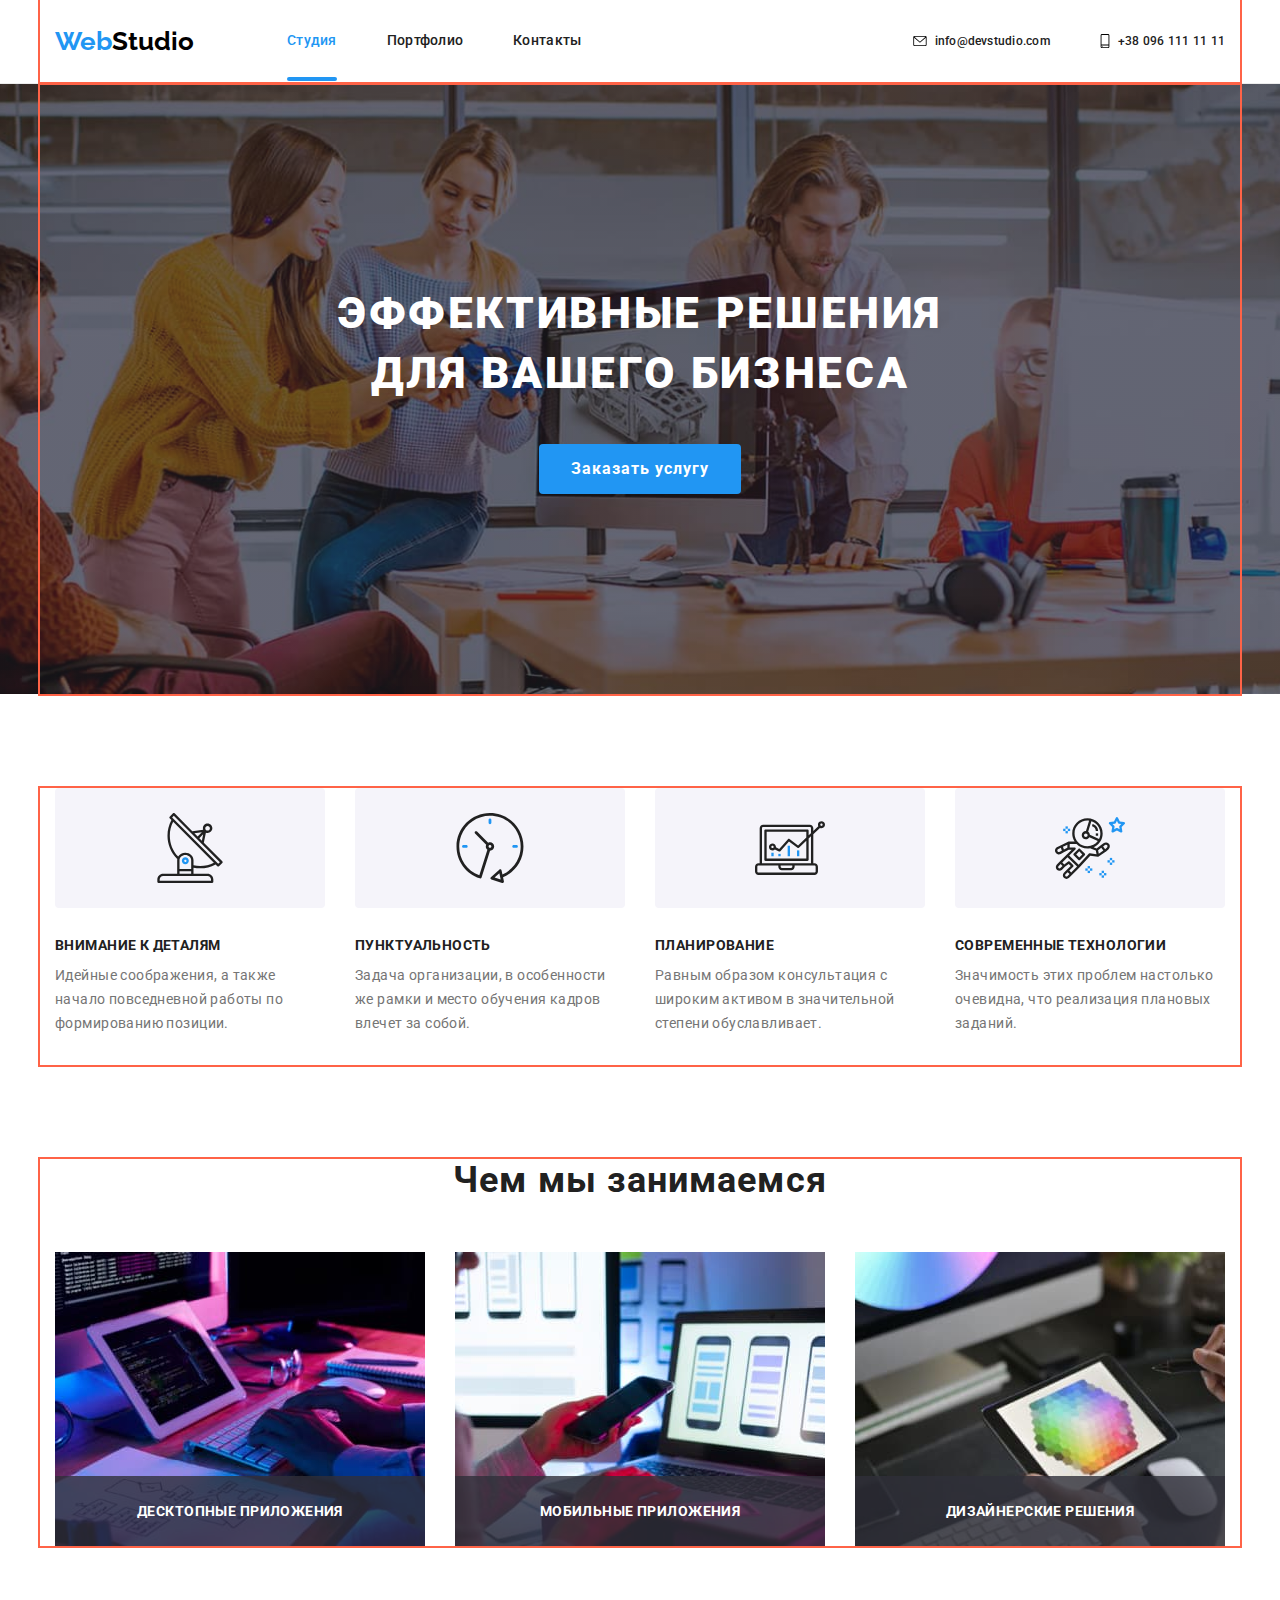
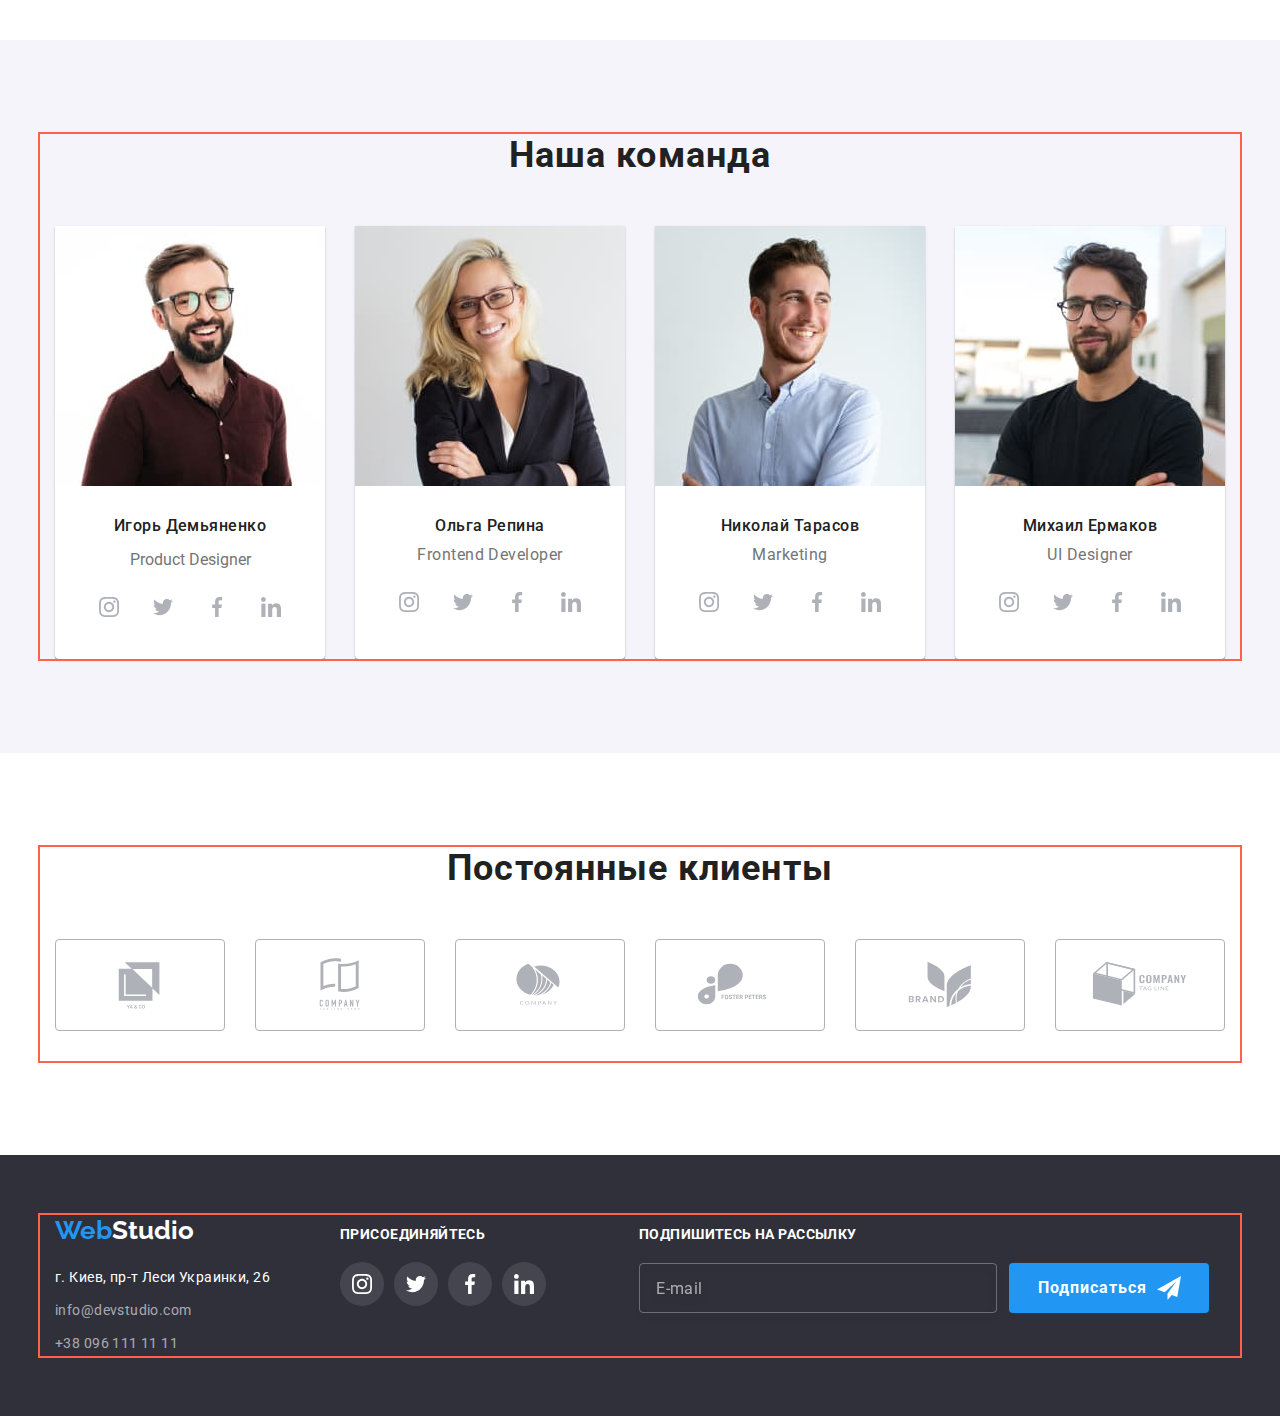
==== commit 383b0695: "work+team img" ====
--- a/index.html
+++ b/index.html
@@ -216,7 +216,8 @@
                 ><div class="work-list__tumb">
                   <img
                     class="work-list__img"
-                    src="./images/img.jpg"
+                    srcset="./images/work/work1@1x.jpg 1x, ./images/work/work1@2x.jpg 2x"
+                    src="/images/work/work1@1x.jpg"
                     alt="разработка блоксхемы"
                     width="370"
                   />
@@ -229,7 +230,8 @@
                 ><div class="work-list__tumb">
                   <img
                     class="work-list__img"
-                    src="./images/box2.jpg"
+                    srcset="./images/work/work2@1x.jpg 1x, ./images/work/work2@2x.jpg 2x"
+                    src="/images/work/work2@1x.jpg"
                     alt="разарботка модели"
                     width="370"
                   />
@@ -242,7 +244,8 @@
                 ><div class="work-list__tumb">
                   <img
                     class="work-list__img"
-                    src="./images/box3.jpg"
+                    srcset="./images/work/work3@1x.jpg 1x, ./images/work/work3@2x.jpg 2x"
+                    src="/images/work/work3@1x.jpg"
                     alt="выбор цвета"
                     width="370"
                   />
@@ -259,12 +262,30 @@
           <h2 class="team__title section-title">Наша команда</h2>
           <ul class="team-list list-decoration">
             <li class="team-list__item">
-              <img
-                class="team-list__img"
-                src="./images/team1.jpg"
-                alt="фото Product Designer"
-                width="270"
-              />
+              <picture>
+                <source
+                  srcset="./images/team/team1@1x.jpg 1x, ./images/team/team1@2x.jpg 2x"
+                  src="./images/team/team1@1x.jpg"
+                  media="(min-width: 1200px)"
+                />
+                <source
+                  srcset="./images/team/team1-tab@1x.jpg 1x, ./images/team/team1-tab@2x.jpg 2x"
+                  src="./images/team/team1-tab@1x.jpg"
+                  media="(min-width: 768px)"
+                />
+                <source
+                  srcset="./images/team/team1-mob@1x.jpg 1x, ./images/team/team1-mob@2x.jpg 2x"
+                  src="./images/team/team1-mob@1x.jpg"
+                  media="(min-width: 320px)"
+                />
+                <img
+                  class="team-list__img"
+                  srcset=""
+                  src="./images/team/team1-mob@1x.jpg"
+                  alt="фото Product Designer"
+                />
+              </picture>
+
               <div class="team-list__wrapper">
                 <h3 class="team-list__caption">Игорь Демьяненко</h3>
                 <p class="steam-list__text">Product Designer</p>
@@ -301,12 +322,29 @@
               </div>
             </li>
             <li class="team-list__item">
-              <img
-                class="team-list__img"
-                src="./images/team2.jpg"
-                alt="фото фронт-енд разработчика"
-                width="270"
-              />
+              <picture>
+                <source
+                  srcset="./images/team/team2@1x.jpg 1x, ./images/team/team2@2x.jpg 2x"
+                  src="./images/team/team2@1x.jpg"
+                  media="(min-width: 1200px)"
+                />
+                <source
+                  srcset="./images/team/team2-tab@1x.jpg 1x, ./images/team/team2-tab@2x.jpg 2x"
+                  src="./images/team/team2-tab@1x.jpg"
+                  media="(min-width: 768px)"
+                />
+                <source
+                  srcset="./images/team/team2-mob@1x.jpg 1x, ./images/team/team2-mob@2x.jpg 2x"
+                  src="./images/team/team2-mob@1x.jpg"
+                  media="(min-width: 320px)"
+                />
+                <img
+                  class="team-list__img"
+                  src="./images/team/team2-mob@1x.jpg"
+                  alt="фото фронт-енд разработчика"
+                />
+              </picture>
+
               <div class="team-list__wrapper">
                 <h3 class="team-list__caption">Ольга Репина</h3>
                 <p class="team-list__text" lang="en">Frontend Developer</p>
@@ -343,12 +381,25 @@
               </div>
             </li>
             <li class="team-list__item">
-              <img
-                class="team-list__img"
-                src="./images/team3.jpg"
-                alt="фото маркетолога"
-                width="270"
-              />
+              <picture>
+                <source
+                  srcset="./images/team/team3@1x.jpg 1x, ./images/team/team3@2x.jpg 2x"
+                  src="./images/team/team3@1x.jpg"
+                  media="(min-width: 1200px)"
+                />
+                <source
+                  srcset="./images/team/team3-tab@1x.jpg 1x, ./images/team/team3-tab@2x.jpg 2x"
+                  src="./images/team/team3-tab@1x.jpg"
+                  media="(min-width: 768px)"
+                />
+                <source
+                  srcset="./images/team/team3-mob@1x.jpg 1x, ./images/team/team3-mob@2x.jpg 2x"
+                  src="./images/team/team3-mob@1x.jpg"
+                  media="(min-width: 320px)"
+                />
+                <img class="team-list__img" src="./images/team3.jpg" alt="фото маркетолога" />
+              </picture>
+
               <div class="team-list__wrapper">
                 <h3 class="team-list__caption">Николай Тарасов</h3>
                 <p class="team-list__text" lang="en">Marketing</p>
@@ -385,12 +436,29 @@
               </div>
             </li>
             <li class="team-list__item">
-              <img
-                class="team-list__img"
-                src="./images/team4.jpg"
-                alt="фото дизайнера"
-                width="270"
-              />
+              <picture>
+                <source
+                  srcset="./images/team/team4@1x.jpg 1x, ./images/team/team4@2x.jpg 2x"
+                  src="./images/team/team4@1x.jpg"
+                  media="(min-width: 1200px)"
+                />
+                <source
+                  srcset="./images/team/team4-tab@1x.jpg 1x, ./images/team/team4-tab@2x.jpg 2x"
+                  src="./images/team/team4-tab@1x.jpg"
+                  media="(min-width: 768px)"
+                />
+                <source
+                  srcset="./images/team/team4-mob@1x.jpg 1x, ./images/team/team4-mob@2x.jpg 2x"
+                  src="./images/team/team4-mob@1x.jpg"
+                  media="(min-width: 320px)"
+                />
+                <img
+                  class="team-list__img"
+                  src="./images/team/team4-mob@1x.jpg"
+                  alt="фото дизайнера"
+                />
+              </picture>
+
               <div class="team-list__wrapper">
                 <h3 class="team-list__caption">Михаил Ермаков</h3>
                 <p class="team-list__text" lang="en">UI Designer</p>
--- a/css/main.min.css
+++ b/css/main.min.css
@@ -1 +1 @@
-:root{--accent-color: #2196f3;--main-text-color: #757575;--main-header-color: #212121;--main-background-color: #e5e5e5;--sec-background-color: #f5f4fa;--white-text-color: #ffffff;--main-font: "Roboto";--alt-main-font: "sans-serif";--second-font: "Raleway"}.link-decoration{text-decoration:none}.link-decoration:hover,.link-decoration:focus{color:var(--accent-color)}textarea{resize:none}.list-decoration{padding:0;margin:0;list-style:none}img{display:block;max-width:100%;height:auto}.section-title{margin-top:0;margin-bottom:30px;text-align:center;font-weight:700;font-size:28px;line-height:1.18;letter-spacing:.03em;color:var(--main-header-color)}@media screen and (min-width: 1200px){.section-title{font-size:36px;line-height:1.17;margin-bottom:50px}}.section{padding-top:60px;padding-bottom:60px}@media screen and (min-width: 1200px){.section{padding-top:94px;padding-bottom:94px}}body{font-family:var(--main-font),var(--alt-main-font);color:var(--main-text-color);background:#fff}.button{min-width:200px;padding:10px 32px;font-family:inherit;font-weight:700;font-size:16px;line-height:1.88;text-align:center;letter-spacing:.06em;color:var(--white-text-color);background:var(--accent-color);cursor:pointer;border:none;border-radius:4px;transition:box-shadow 250ms cubic-bezier(0.4, 0, 0.2, 1)}.button:hover,.button:focus{box-shadow:0px 4px 4px rgba(0,0,0,.15)}.color-decoration{color:rgba(255,255,255,.6)}.visuallny-hidden{position:absolute;white-space:nowrap;width:1px;height:1px;overflow:hidden;border:0;padding:0;clip:rect(0 0 0 0);clip-path:inset(50%);margin:-1px}.container{margin:0 auto;width:100%;padding-left:15px;padding-right:15px;outline:2px solid tomato}@media screen and (min-width: 480px){.container{width:480px}}@media screen and (min-width: 768px){.container{width:768px}}@media screen and (min-width: 1200px){.container{width:1200px}}@media screen and (min-width: 1200px){.container--flex{display:flex;flex-direction:row;align-items:baseline}}.header{border-bottom:1px solid #ececec}.header__flex{display:flex;align-items:center}.header__nav{display:flex;align-items:center}@media screen and (min-width: 768px)and (max-width: 1199px){.header__nav{margin-right:84px}}.menu-open-btn{display:none}@media screen and (max-width: 767px){.menu-open-btn{border:none;background-color:rgba(0,0,0,0);display:block;margin-left:auto;cursor:pointer}}.menu-open-btn:hover .menu-open-btn__icon{fill:var(--accent-color)}.menu-open-btn:focus .menu-open-btn__icon{fill:var(--accent-color)}.menu-close-btn{position:absolute;display:flex;justify-content:start;border:none;background-color:rgba(0,0,0,0);display:block;margin-left:auto;cursor:pointer;padding:0;top:10px;right:15px}.menu-close-btn:hover .menu-close-btn__icon{fill:var(--accent-color)}.menu-close-btn:focus .menu-close-btn__icon{fill:var(--accent-color)}.logo{display:block;font-family:var(--second-font);font-style:normal;font-weight:700;font-size:24px;line-height:1.17}@media screen and (min-width: 1200px){.logo{font-size:26px;line-height:1.19}}.logo__fp{color:var(--accent-color)}.header__logo{padding-top:16px;padding-bottom:16px}@media screen and (min-width: 768px){.header__logo{padding-top:26px;padding-bottom:26px}}.footer__logo{margin-bottom:20px}.logo__sp--dark{color:#000}.logo__sp--inverse{color:var(--white-text-color)}.nav-list{display:flex;align-items:center}@media screen and (max-width: 767px){.nav-list{display:none}}.header__nav-list{margin-left:88px}@media screen and (min-width: 1200px){.header__nav-list{margin-left:93px}}.nav-list__link{display:block;padding-top:32px;padding-bottom:32px;font-weight:500;font-size:14px;line-height:1.14;letter-spacing:.02em;color:var(--main-header-color);transition:color 250ms cubic-bezier(0.4, 0, 0.2, 1)}.nav-list__item{position:relative}.nav-list__item:not(:last-child){margin-right:50px}.nav-list__link--curent{color:var(--accent-color)}.nav-list__link--curent::after{content:"";position:absolute;bottom:0;left:0;width:100%;height:4px;border-radius:4px;background:var(--accent-color)}.contacts-list{display:flex;flex-direction:column}@media screen and (max-width: 767px){.contacts-list{display:none}}@media screen and (min-width: 1200px){.contacts-list{flex-direction:row;margin-left:auto}}@media screen and (max-width: 767px){.contacts{display:flex;flex-direction:column;align-items:center}}.contacts-list__item:not(:last-child){margin-bottom:10px}@media screen and (min-width: 1200px){.contacts-list__item:not(:last-child){margin-right:50px;margin-bottom:0px}}.contacts-list__link{color:var(--main-text-color);display:flex;align-items:center;font-weight:500;font-size:12px;line-height:1.17;letter-spacing:.02em;color:var(--main-header-color);transition:color 250ms cubic-bezier(0.4, 0, 0.2, 1)}@media screen and (min-width: 1200){.contacts-list__link{padding-top:32px;padding-bottom:32px;font-size:14px;line-height:1.14}}@media screen and (min-width: 768px)and (max-width: 1199px){.contacts-list__link--top{padding-top:21px}}@media screen and (min-width: 768px)and (max-width: 1199px){.contacts-list__link--bottom{padding-bottom:21px}}.contacts-list__icon{transition:fill 250ms cubic-bezier(0.4, 0, 0.2, 1)}.contacts-list__link:hover .contacts-list__icon,.contacts-list__link:focus .contacts-list__icon{fill:var(--accent-color)}.contacts-list__icon--envelope-icon{width:14px;height:10px;margin-right:8px}@media screen and (min-width: 1200){.contacts-list__icon--envelope-icon{width:16px;height:12px;margin-right:10px}}.contacts-list__icon--smartphone-icon{width:10px;height:14px;margin-right:8px}@media screen and (min-width: 1200){.contacts-list__icon--smartphone-icon{width:10px;height:16px;margin-right:10px}}.banner{padding-top:0;padding-bottom:0;text-align:center}.banner__overlay{width:100%;height:100%;margin-right:auto;margin-left:auto;max-width:1600px;max-height:600px;background-image:linear-gradient(rgba(47, 48, 58, 0.4), rgba(47, 48, 58, 0.4)),url(../images/banner/bannerbg-mob@1x.jpg);background-repeat:no-repeat;background-position:center;background-size:cover}.baner__content{padding-top:118px;padding-bottom:118px}@media screen and (min-width: 1200px){.baner__content{padding-top:200px;padding-bottom:200px}}.banner__title{margin-top:0;margin-bottom:30px;font-weight:900;font-size:26px;line-height:1.62;letter-spacing:.06em;text-transform:uppercase;color:var(--white-text-color)}@media screen and (min-width: 1200px){.banner__title{margin-bottom:40px;font-size:44px;line-height:1.36}}.banner__button{min-width:200px;padding:10px 32px;font-family:inherit;font-weight:700;font-size:16px;line-height:1.88;text-align:center;letter-spacing:.06em;color:var(--white-text-color);background:var(--accent-color);cursor:pointer;border:none;border-radius:4px;transition:box-shadow 250ms cubic-bezier(0.4, 0, 0.2, 1)}.banner__button:hover,.banner__button:focus{box-shadow:0px 4px 4px rgba(0,0,0,.15)}@media screen and (min-width: 678px){.descriptions-list{display:flex;flex-wrap:wrap}}@media screen and (min-width: 1200px){.descriptions-list{display:flex;flex-direction:row}}.descriptions-list__item{margin-bottom:30px}.descriptions-list__item:last-child{margin-bottom:0}@media screen and (min-width: 480px){.descriptions-list__item{width:450px}}@media screen and (min-width: 768px)and (max-width: 1199px){.descriptions-list__item{width:354px;margin-right:30px;margin-bottom:30px}.descriptions-list__item:nth-last-child(-n+2){margin-bottom:0}.descriptions-list__item:nth-child(2n){margin-right:0}}@media screen and (min-width: 1200px){.descriptions-list__item{width:270px;margin-right:30px}.descriptions-list__item:last-child{margin-right:0}}.descriptions-list__link{display:flex;justify-content:center;align-items:center;height:120px;margin-bottom:30px;background-color:#f5f4fa;border-radius:4px}.descriptions-list__caption{text-align:center;margin-top:0;margin-bottom:10px;font-weight:700;font-size:14px;line-height:1.14;letter-spacing:.03em;text-transform:uppercase;color:var(--main-header-color)}@media screen and (min-width: 768px){.descriptions-list__caption{text-align:left}}.descriptions-list__text{margin-top:0;margin-bottom:0;font-size:14px;line-height:1.71;letter-spacing:.03em}.work{padding-top:0}@media screen and (max-width: 1200px){.work{display:none}}.work-list{display:flex}.work-list__item{width:370px;margin-right:30px}.work-list__item:last-child{margin-right:0}.work-list__img{display:block;max-width:100%;height:auto}.work-list__caption{margin-top:0;margin-bottom:0;padding-top:27px;padding-bottom:27px;width:370px;height:70px;font-weight:700;font-size:14px;line-height:16px;text-align:center;letter-spacing:.03em;text-transform:uppercase;color:#fff;position:absolute;background:rgba(47,48,58,.8);bottom:0;left:0}.work-list__tumb{position:relative}.team{background:var(--sec-background-color)}.team-list__img{display:block;max-width:100%;height:auto}@media screen and (min-width: 678px){.team-list{display:flex;flex-wrap:wrap}}.team-list__item{margin-bottom:30px;background:#fff;box-shadow:0px 1px 3px rgba(0,0,0,.12),0px 1px 1px rgba(0,0,0,.14),0px 2px 1px rgba(0,0,0,.2);border-radius:0px 0px 4px 4px}.team-list__item:last-child{margin-bottom:0}@media screen and (min-width: 480px){.team-list__item{width:450px}}@media screen and (min-width: 768px)and (max-width: 1199px){.team-list__item{width:354px;margin-right:30px}.team-list__item:nth-last-child(-n+2){margin-bottom:0}.team-list__item:nth-child(2n){margin-right:0}}@media screen and (min-width: 1200px){.team-list__item{width:270px;margin-bottom:0;margin-right:30px}.team-list__item:last-child{margin-right:0px}}.team-list__wrapper{padding-top:30px;padding-bottom:30px;text-align:center}.team-list__caption{margin-top:0;margin-bottom:10px;font-weight:500;font-size:16px;line-height:1.19;letter-spacing:.03em;color:var(--main-header-color)}.team-list__text{margin-top:0;margin-bottom:16px;font-size:16px;line-height:1.19;letter-spacing:.03em}.soc-list{display:flex;flex-direction:row;justify-content:center}.soc-list__item:not(:last-child){margin-right:10px}.soc-list__link{display:flex;justify-content:center;align-items:center;width:44px;height:44px;background:#fff;border-radius:50%;transition:background-color 250ms cubic-bezier(0.4, 0, 0.2, 1)}.soc-list__link:hover,.soc-list__link:focus{background:var(--accent-color)}.soc-list__icon{fill:#afb1b8;transition:fill 250ms cubic-bezier(0.4, 0, 0.2, 1)}.soc-list__link:hover .soc-list__icon,.soc-list__link:focus .soc-list__icon{fill:#fff}.customers-list{display:flex;flex-wrap:wrap;justify-content:center}@media screen and (min-width: 1200px){.customers-list{flex-flow:row}}.customers-list__item{margin-right:30px;margin-bottom:30px}@media screen and (min-width: 480px)and (max-width: 767px){.customers-list__item:nth-child(2n){margin-right:0}.customers-list__item:nth-last-child(-n+2){margin-bottom:0}}@media screen and (min-width: 768px)and (max-width: 1199px){.customers-list__item:nth-child(3n){margin-right:0}.customers-list__item:nth-last-child(-n+3){margin-bottom:0}}@media screen and (min-width: 1200px){.customers-list__item{margin-right:30px}.customers-list__item:last-child{margin-right:0}}.customers-list__link{display:flex;justify-content:center;align-items:center;height:92px;border:1px solid #afb1b8;border-radius:4px;transition:border 250ms cubic-bezier(0.4, 0, 0.2, 1)}.customers-list__link:hover,.customers-list__link:focus{border:1px solid #2196f3}@media screen and (min-width: 480px){.customers-list__link{width:210px}}@media screen and (min-width: 768px){.customers-list__link{width:226px}}@media screen and (min-width: 1200px){.customers-list__link{width:170px}}.customers-list__icon{fill:#afb1b8;transition:fill 250ms cubic-bezier(0.4, 0, 0.2, 1)}.customers-list__link:hover .customers-list__icon,.customers-list__link:focus .customers-list__icon{fill:var(--accent-color)}.footer{padding-top:60px;padding-bottom:60px;background:#2f303a}.footer__tab{display:flex;flex-direction:column}@media screen and (min-width: 768px){.footer__tab{flex-direction:row;align-items:baseline;justify-content:space-evenly;margin-bottom:60px}}@media screen and (min-width: 1200px){.footer__tab{margin-bottom:0}}@media screen and (min-width: 1200px){.footer__contacts{flex-grow:1;margin-right:70px}}@media screen and (max-width: 767px){.address-list{display:flex;flex-direction:column;align-items:center;margin-bottom:60px}}.address-list__item{margin-bottom:9px}.address-list__item:last-child{margin-bottom:0}.address-list__link{display:inline-block;font-style:normal;font-size:14px;line-height:1.71;letter-spacing:.03em;color:var(--white-text-color);transition:color 250ms cubic-bezier(0.4, 0, 0.2, 1)}.address-list__link--dark{color:rgba(255,255,255,.6)}@media screen and (max-width: 767px){.footer__social{display:flex;flex-direction:column;align-items:center;margin-bottom:60px}}@media screen and (min-width: 1200px){.footer__social{margin-right:93px}}.social__title{margin-top:0;margin-bottom:20px;font-weight:700;font-size:14px;line-height:16px;letter-spacing:.03em;text-transform:uppercase;color:#fff}.social-list{display:flex;flex-direction:row}.social-list__link{display:flex;justify-content:center;align-items:center;width:44px;height:44px;border-radius:50%;background:rgba(255,255,255,.1);transition:background-color 250ms cubic-bezier(0.4, 0, 0.2, 1)}.social-list__link:hover,.social-list__link:focus{background:var(--accent-color)}.social-list__item:not(:last-child){margin-right:10px}.social-list__icon{fill:#fff}@media screen and (max-width: 1199px){.subscribe-form{display:flex;flex-direction:column;align-items:center}}.subscribe-form__label{display:inline-block;margin-bottom:20px;font-weight:700;font-size:14px;line-height:1.14;letter-spacing:.03em;text-transform:uppercase;color:#fff}.subscribe-form__email{margin-bottom:20px;padding:15px 16px;width:100%;height:50px;border:1px solid rgba(255,255,255,.3);filter:drop-shadow(0px 4px 4px rgba(0, 0, 0, 0.15));border-radius:4px;background-color:rgba(0,0,0,0);color:var(--main-text-color);outline:none;transition:border-color 250ms cubic-bezier(0.4, 0, 0.2, 1)}.subscribe-form__email:focus{border-color:var(--accent-color)}.subscribe-form__email::placeholder{font-weight:400;font-size:16px;line-height:1.25;letter-spacing:.03em;color:rgba(255,255,255,.6)}@media screen and (min-width: 480px){.subscribe-form__email{width:450px}}@media screen and (min-width: 1200px){.subscribe-form__email{width:358px;margin-bottom:0;margin-right:12px}}@media screen and (max-width: 1199px){.subscribe-form__position{display:flex;flex-direction:column;align-items:center;width:100%}}@media screen and (min-width: 1200px){.subscribe-form__position{display:flex;flex-direction:row}}.subscribe-form__but{display:flex;align-items:center;padding-left:29px;padding-right:28px;padding-top:10px;padding-bottom:10px}.subscribe-form__icon{margin-left:10px;fill:var(--white-text-color)}.portfolio-projects__menu-list{display:flex}@media screen and (max-width: 767px){.portfolio-projects__menu-list{flex-wrap:wrap;margin-bottom:40px}}@media screen and (min-width: 768px){.portfolio-projects__menu-list{justify-content:center;margin-bottom:50px}}.menu-list__btn{font-family:inherit;font-weight:500;font-size:16px;line-height:1.6;text-align:center;letter-spacing:.03em;color:var(--main-header-color);background:var(--sec-background-color);cursor:pointer;border:none;border-radius:4px;padding:6px 22px;transition:color 250ms cubic-bezier(0.4, 0, 0.2, 1),background-color 250ms cubic-bezier(0.4, 0, 0.2, 1),box-shadow 250ms cubic-bezier(0.4, 0, 0.2, 1)}.menu-list__btn:hover,.menu-list__btn:focus{color:var(--white-text-color);background:var(--accent-color);box-shadow:0px 3px 1px rgba(0,0,0,.1),0px 1px 2px rgba(0,0,0,.08),0px 2px 2px rgba(0,0,0,.12)}.menu-list__item{margin-right:8px}@media screen and (max-width: 767px){.menu-list__item{margin-bottom:21px}}.menu-list__item:last-child{margin-right:0}.projects-list{display:flex;flex-wrap:wrap}.projects-list__item{width:450px;border:1px solid #eee;background:#fff;transition:box-shadow 250ms cubic-bezier(0.4, 0, 0.2, 1)}.projects-list__item:not(:last-child){margin-bottom:30px}.projects-list__item:hover{box-shadow:0px 1px 1px rgba(0,0,0,.12),0px 4px 4px rgba(0,0,0,.06),1px 4px 6px rgba(0,0,0,.16)}@media screen and (min-width: 768px)and (max-width: 1199px){.projects-list__item{margin-right:30px;margin-bottom:30px;width:354px;flex-basis:calc((100% - 30px)/2)}.projects-list__item:nth-last-child(-n+2){margin-bottom:0}.projects-list__item:nth-child(2n){margin-right:0}}@media screen and (min-width: 1200px){.projects-list__item{margin-right:30px;margin-bottom:30px;width:370px}.projects-list__item:nth-last-child(-n+3){margin-bottom:0}.projects-list__item:nth-child(3n){margin-right:0}}.projects-list__thumb{overflow:hidden;position:relative}.projects-list__img{display:block;max-width:100%;height:auto}.projects-list__parag{margin-top:0;margin-bottom:0;padding:77px 24px;height:100%;position:absolute;top:0;left:0;transform:translateY(100%);background:rgba(33,150,243,.9);font-weight:400;font-size:18px;line-height:1.56;letter-spacing:.03em;color:#fff;transition:transform 250ms cubic-bezier(0.4, 0, 0.2, 1)}.projects-list__item:hover .projects-list__parag{opacity:1;transform:translateY(0)}@media screen and (min-width: 678px){.projects-list__parag{padding:49px 24px}}@media screen and (min-width: 678px){.projects-list__parag{padding:63px 24px}}.projects-list__wrapper{display:flex;flex-direction:column;padding:20px 24px}.projects-list__title{margin-top:0;margin-bottom:4px;font-weight:700;font-size:18px;line-height:2;letter-spacing:.06em;color:var(--main-header-color)}.projects-list__text{margin-top:0;margin-bottom:0;font-size:16px;line-height:1.88;letter-spacing:.03em}.backdrop{position:fixed;left:0;top:0;width:100%;height:100%;padding-top:93px;padding-left:15px;padding-right:15px;overflow-y:scroll;background:rgba(0,0,0,.2);transition:opacity 300ms,visibility 300ms}.is-hidden{opacity:0;pointer-events:none;visibility:hidden}.modal{position:relative;margin-right:auto;margin-left:auto;padding:40px;width:100%;min-height:609px;max-width:450px;border-radius:4px;background:#fff}.backdrop.is-hidden .modal{transform:rotate(0) scale(0.3);opacity:.1}@media screen and (min-width: 768px){.modal{position:absolute;top:50%;left:50%;transform:translate(-50%, -50%)}}@media screen and (min-width: 1200px){.modal{width:528px;min-height:581px;transform:rotate(360deg) translate(-50%, -50%) scale(1);transition:transform 600ms,opacity 2000ms}}.modal__title{margin-top:0;margin-bottom:12px;font-weight:700;font-size:20px;line-height:1.5;text-align:center;letter-spacing:.03em;color:var(--main-header-color)}@media screen and (min-width: 1200px){.modal__title{line-height:1.15}}.button-close{padding:0;position:absolute;top:8px;right:8px;width:30px;height:30px;border:1px solid #999;border-radius:50%;display:flex;justify-content:center;align-items:center;background-color:rgba(0,0,0,0)}.button-close__icon{transition:fill 250ms cubic-bezier(0.4, 0, 0.2, 1)}.button-close:hover .button-close__icon,.button-close:focus .button-close__icon{fill:var(--accent-color)}.modal__modal-form{margin-right:auto;margin-left:auto}.modal__form-field:not(:last-child){margin-bottom:10px}.modal__label{display:block;margin-bottom:4px;font-weight:400;font-size:12px;line-height:1.17;letter-spacing:.01em;color:var(--main-text-color)}.modal__input{width:100%;height:40px;display:block;padding-left:42px;padding-top:12px;padding-bottom:12px;border:1px solid rgba(33,33,33,.2);border-radius:4px;background-color:rgba(0,0,0,0);outline:none;transition:border-color 250ms cubic-bezier(0.4, 0, 0.2, 1)}.modal__input:focus{border-color:var(--accent-color)}.modal__textarea{padding:12px 16px;height:120px;width:100%;display:block;border:1px solid rgba(33,33,33,.2);border-radius:4px;background-color:rgba(0,0,0,0);outline:none;transition:border-color 250ms cubic-bezier(0.4, 0, 0.2, 1)}.modal__textarea:focus{border-color:var(--accent-color)}.modal__textarea::placeholder{font-weight:400;font-size:14px;line-height:1.14;letter-spacing:.01em;color:rgba(117,117,117,.5)}@media screen and (min-width: 1200px){.modal__textarea::placeholder{font-size:12px;line-height:1.17}}.modal__position{position:relative}.modal__icon{position:absolute;top:50%;left:12px;transform:translateY(-50%);fill:var(--main-header-color);transition:fill 250ms cubic-bezier(0.4, 0, 0.2, 1)}.modal__input:focus+.modal__icon{fill:var(--accent-color)}.modal__agreement-wrapper{margin-top:20px;margin-bottom:30px}.modal__modal-form-but{display:block;margin:auto}.modal__agreement{font-weight:400;font-size:12px;line-height:1.17;letter-spacing:.03em}@media screen and (min-width: 1200px){.modal__agreement{font-size:14px;line-height:1.71}}.modal__agreement-two{color:var(--accent-color);font-weight:400;font-size:12px;line-height:1.17;letter-spacing:.03em}@media screen and (min-width: 1200px){.modal__agreement-two{font-size:14px;line-height:1.71}}.modal__agreement-two::after{width:100%;height:1px;background-color:var(--accent-color);content:"";position:absolute;bottom:0;left:0}.modal__agreement-two::after{width:100%;height:1px;background-color:var(--accent-color);content:"";position:absolute;bottom:0;left:0}.modal__agreement-check-field{display:flex;align-items:center;justify-content:center;height:24px;width:100%;margin-bottom:30px}.modal__agreement-check-box{width:16px;height:15px;border:1px solid var(--main-header-color);border-radius:2px;background-color:rgba(0,0,0,0);margin-right:7px;display:flex;justify-content:center;align-items:center}.modal__agreement-checkbox:checked+.modal__agreement-check-field .modal__agreement-check-box{border:none}.modal__agreement-checkbox:focus+.modal__agreement-check-field .modal__agreement-check-box{border-color:var(--accent-color)}.modal__icon-checked{fill:rgba(0,0,0,0);transition:fill 250ms cubic-bezier(0.4, 0, 0.2, 1)}.modal__agreement-checkbox:checked+.modal__agreement-check-field .modal__icon-checked{fill:var(--accent-color)}.modal__agreement-position{position:relative}.mob-menu{background-color:#fff;height:100vh;width:100vw}@media screen and (max-width: 767px){.mob-menu{position:fixed;top:0}}@media screen and (min-width: 768px){.mob-menu{display:none}}.mob-menu .container{padding-top:48px;padding-bottom:48px;position:relative;display:flex;flex-direction:column;height:100%;justify-content:space-between;overflow:auto}@media screen and (max-width: 767px){.mob-menu .container{width:100%}}.mob-menu-list{margin-left:40px}.mob-menu-list__item:not(:last-child){margin-bottom:30px}.mob-menu__link{color:var(--main-header-color);font-weight:500;font-size:40px;line-height:1.18;letter-spacing:.02em}.mob-menu__link--curent{color:var(--accent-color)}.mob-menu-contacts-list{margin-left:40px;margin-bottom:64px}.mob-menu-contacts-list__item:not(:last-child){margin-bottom:30px}.mob-menu-contacts-list__item:last-child .mob-menu-contacts-list__link{font-size:24px;line-height:1.17;letter-spacing:.02em;color:var(--main-text-color)}.mob-menu-contacts-list__link{color:var(--accent-color);font-weight:500;font-size:40px;line-height:1.18;letter-spacing:.02em}.mob-menu-soc-list{margin-left:40px;display:flex;flex-direction:row}.mob-menu-soc-list__item{position:relative}.mob-menu-soc-list__item:not(:last-child){margin-right:10px;padding-right:10px;border-right:1px solid rgba(33,33,33,.2)}.mob-menu-soc__link{font-weight:500;font-size:18px;line-height:1.22;letter-spacing:.02em;color:var(--accent-color)}/*# sourceMappingURL=main.min.css.map */+:root{--accent-color: #2196f3;--main-text-color: #757575;--main-header-color: #212121;--main-background-color: #e5e5e5;--sec-background-color: #f5f4fa;--white-text-color: #ffffff;--main-font: "Roboto";--alt-main-font: "sans-serif";--second-font: "Raleway"}.link-decoration{text-decoration:none}.link-decoration:hover,.link-decoration:focus{color:var(--accent-color)}textarea{resize:none}.list-decoration{padding:0;margin:0;list-style:none}img{display:block;max-width:100%;height:auto}.section-title{margin-top:0;margin-bottom:30px;text-align:center;font-weight:700;font-size:28px;line-height:1.18;letter-spacing:.03em;color:var(--main-header-color)}@media screen and (min-width: 1200px){.section-title{font-size:36px;line-height:1.17;margin-bottom:50px}}.section{padding-top:60px;padding-bottom:60px}@media screen and (min-width: 1200px){.section{padding-top:94px;padding-bottom:94px}}body{font-family:var(--main-font),var(--alt-main-font);color:var(--main-text-color);background:#fff}.button{min-width:200px;padding:10px 32px;font-family:inherit;font-weight:700;font-size:16px;line-height:1.88;text-align:center;letter-spacing:.06em;color:var(--white-text-color);background:var(--accent-color);cursor:pointer;border:none;border-radius:4px;transition:box-shadow 250ms cubic-bezier(0.4, 0, 0.2, 1)}.button:hover,.button:focus{box-shadow:0px 4px 4px rgba(0,0,0,.15)}.color-decoration{color:rgba(255,255,255,.6)}.visuallny-hidden{position:absolute;white-space:nowrap;width:1px;height:1px;overflow:hidden;border:0;padding:0;clip:rect(0 0 0 0);clip-path:inset(50%);margin:-1px}.container{margin:0 auto;width:100%;padding-left:15px;padding-right:15px;outline:2px solid tomato}@media screen and (min-width: 480px){.container{width:480px}}@media screen and (min-width: 768px){.container{width:768px}}@media screen and (min-width: 1200px){.container{width:1200px}}@media screen and (min-width: 1200px){.container--flex{display:flex;flex-direction:row;align-items:baseline}}.header{border-bottom:1px solid #ececec}.header__flex{display:flex;align-items:center}.header__nav{display:flex;align-items:center}@media screen and (min-width: 768px)and (max-width: 1199px){.header__nav{margin-right:84px}}.menu-open-btn{display:none}@media screen and (max-width: 767px){.menu-open-btn{border:none;background-color:rgba(0,0,0,0);display:block;margin-left:auto;cursor:pointer}}.menu-open-btn:hover .menu-open-btn__icon{fill:var(--accent-color)}.menu-open-btn:focus .menu-open-btn__icon{fill:var(--accent-color)}.menu-close-btn{position:absolute;display:flex;justify-content:start;border:none;background-color:rgba(0,0,0,0);display:block;margin-left:auto;cursor:pointer;padding:0;top:10px;right:15px}.menu-close-btn:hover .menu-close-btn__icon{fill:var(--accent-color)}.menu-close-btn:focus .menu-close-btn__icon{fill:var(--accent-color)}.logo{display:block;font-family:var(--second-font);font-style:normal;font-weight:700;font-size:24px;line-height:1.17}@media screen and (min-width: 1200px){.logo{font-size:26px;line-height:1.19}}.logo__fp{color:var(--accent-color)}.header__logo{padding-top:16px;padding-bottom:16px}@media screen and (min-width: 768px){.header__logo{padding-top:26px;padding-bottom:26px}}.footer__logo{margin-bottom:20px}.logo__sp--dark{color:#000}.logo__sp--inverse{color:var(--white-text-color)}.nav-list{display:flex;align-items:center}@media screen and (max-width: 767px){.nav-list{display:none}}.header__nav-list{margin-left:88px}@media screen and (min-width: 1200px){.header__nav-list{margin-left:93px}}.nav-list__link{display:block;padding-top:32px;padding-bottom:32px;font-weight:500;font-size:14px;line-height:1.14;letter-spacing:.02em;color:var(--main-header-color);transition:color 250ms cubic-bezier(0.4, 0, 0.2, 1)}.nav-list__item{position:relative}.nav-list__item:not(:last-child){margin-right:50px}.nav-list__link--curent{color:var(--accent-color)}.nav-list__link--curent::after{content:"";position:absolute;bottom:0;left:0;width:100%;height:4px;border-radius:4px;background:var(--accent-color)}.contacts-list{display:flex;flex-direction:column}@media screen and (max-width: 767px){.contacts-list{display:none}}@media screen and (min-width: 1200px){.contacts-list{flex-direction:row;margin-left:auto}}@media screen and (max-width: 767px){.contacts{display:flex;flex-direction:column;align-items:center}}.contacts-list__item:not(:last-child){margin-bottom:10px}@media screen and (min-width: 1200px){.contacts-list__item:not(:last-child){margin-right:50px;margin-bottom:0px}}.contacts-list__link{color:var(--main-text-color);display:flex;align-items:center;font-weight:500;font-size:12px;line-height:1.17;letter-spacing:.02em;color:var(--main-header-color);transition:color 250ms cubic-bezier(0.4, 0, 0.2, 1)}@media screen and (min-width: 1200){.contacts-list__link{padding-top:32px;padding-bottom:32px;font-size:14px;line-height:1.14}}@media screen and (min-width: 768px)and (max-width: 1199px){.contacts-list__link--top{padding-top:21px}}@media screen and (min-width: 768px)and (max-width: 1199px){.contacts-list__link--bottom{padding-bottom:21px}}.contacts-list__icon{transition:fill 250ms cubic-bezier(0.4, 0, 0.2, 1)}.contacts-list__link:hover .contacts-list__icon,.contacts-list__link:focus .contacts-list__icon{fill:var(--accent-color)}.contacts-list__icon--envelope-icon{width:14px;height:10px;margin-right:8px}@media screen and (min-width: 1200){.contacts-list__icon--envelope-icon{width:16px;height:12px;margin-right:10px}}.contacts-list__icon--smartphone-icon{width:10px;height:14px;margin-right:8px}@media screen and (min-width: 1200){.contacts-list__icon--smartphone-icon{width:10px;height:16px;margin-right:10px}}.banner{padding-top:0;padding-bottom:0;background:#2f303a;text-align:center}.banner__overlay{width:100%;height:100%;margin-right:auto;margin-left:auto;background-image:linear-gradient(rgba(47, 48, 58, 0.4), rgba(47, 48, 58, 0.4)),url(../images/banner/bannerbg-mob@1x.jpg);background-repeat:no-repeat;background-position:center;background-size:cover}@media screen and (min-device-pixel-ratio: 2),screen and (min-resolution: 192dpi),screen and (min-resolution: 2dppx){.banner__overlay{background-image:linear-gradient(rgba(47, 48, 58, 0.4), rgba(47, 48, 58, 0.4)),url(../images/banner/bannerbg-mob@2x.jpg)}}@media screen and (min-width: 768px){.banner__overlay{background-image:linear-gradient(rgba(47, 48, 58, 0.4), rgba(47, 48, 58, 0.4)),url(../images/banner/bannerbg-tab@1x.jpg)}}@media screen and (min-width: 768px)and (min-device-pixel-ratio: 2),screen and (min-width: 768px)and (min-resolution: 192dpi),screen and (min-width: 768px)and (min-resolution: 2dppx){.banner__overlay{background-image:linear-gradient(rgba(47, 48, 58, 0.4), rgba(47, 48, 58, 0.4)),url(../images/banner/bannerbg-tab@2x.jpg)}}@media screen and (min-width: 1200px){.banner__overlay{background-image:linear-gradient(rgba(47, 48, 58, 0.4), rgba(47, 48, 58, 0.4)),url(../images/banner/bannerbg@1x.jpg)}}@media screen and (min-width: 1200px)and (min-device-pixel-ratio: 2),screen and (min-width: 1200px)and (min-resolution: 192dpi),screen and (min-width: 1200px)and (min-resolution: 2dppx){.banner__overlay{background-image:linear-gradient(rgba(47, 48, 58, 0.4), rgba(47, 48, 58, 0.4)),url(../images/banner/bannerbg@2x.jpg)}}.baner__content{padding-top:118px;padding-bottom:118px}@media screen and (min-width: 1200px){.baner__content{padding-top:200px;padding-bottom:200px}}.banner__title{margin-top:0;margin-bottom:30px;font-weight:900;font-size:26px;line-height:1.62;letter-spacing:.06em;text-transform:uppercase;color:var(--white-text-color)}@media screen and (min-width: 1200px){.banner__title{margin-bottom:40px;font-size:44px;line-height:1.36}}.banner__button{min-width:200px;padding:10px 32px;font-family:inherit;font-weight:700;font-size:16px;line-height:1.88;text-align:center;letter-spacing:.06em;color:var(--white-text-color);background:var(--accent-color);cursor:pointer;border:none;border-radius:4px;transition:box-shadow 250ms cubic-bezier(0.4, 0, 0.2, 1)}.banner__button:hover,.banner__button:focus{box-shadow:0px 4px 4px rgba(0,0,0,.15)}@media screen and (min-width: 678px){.descriptions-list{display:flex;flex-wrap:wrap}}@media screen and (min-width: 1200px){.descriptions-list{display:flex;flex-direction:row}}.descriptions-list__item{margin-bottom:30px}.descriptions-list__item:last-child{margin-bottom:0}@media screen and (min-width: 480px){.descriptions-list__item{width:450px}}@media screen and (min-width: 768px)and (max-width: 1199px){.descriptions-list__item{width:354px;margin-right:30px;margin-bottom:30px}.descriptions-list__item:nth-last-child(-n+2){margin-bottom:0}.descriptions-list__item:nth-child(2n){margin-right:0}}@media screen and (min-width: 1200px){.descriptions-list__item{width:270px;margin-right:30px}.descriptions-list__item:last-child{margin-right:0}}.descriptions-list__link{display:flex;justify-content:center;align-items:center;height:120px;margin-bottom:30px;background-color:#f5f4fa;border-radius:4px}.descriptions-list__caption{text-align:center;margin-top:0;margin-bottom:10px;font-weight:700;font-size:14px;line-height:1.14;letter-spacing:.03em;text-transform:uppercase;color:var(--main-header-color)}@media screen and (min-width: 768px){.descriptions-list__caption{text-align:left}}.descriptions-list__text{margin-top:0;margin-bottom:0;font-size:14px;line-height:1.71;letter-spacing:.03em}.work{padding-top:0}@media screen and (max-width: 1200px){.work{display:none}}.work-list{display:flex}.work-list__item{width:370px;margin-right:30px}.work-list__item:last-child{margin-right:0}.work-list__img{display:block;max-width:100%;height:auto}.work-list__caption{margin-top:0;margin-bottom:0;padding-top:27px;padding-bottom:27px;width:370px;height:70px;font-weight:700;font-size:14px;line-height:16px;text-align:center;letter-spacing:.03em;text-transform:uppercase;color:#fff;position:absolute;background:rgba(47,48,58,.8);bottom:0;left:0}.work-list__tumb{position:relative}.team{background:var(--sec-background-color)}.team-list__img{display:block;max-width:100%;height:auto}@media screen and (min-width: 678px){.team-list{display:flex;flex-wrap:wrap}}.team-list__item{margin-bottom:30px;background:#fff;box-shadow:0px 1px 3px rgba(0,0,0,.12),0px 1px 1px rgba(0,0,0,.14),0px 2px 1px rgba(0,0,0,.2);border-radius:0px 0px 4px 4px}.team-list__item:last-child{margin-bottom:0}@media screen and (min-width: 480px){.team-list__item{width:450px}}@media screen and (min-width: 768px)and (max-width: 1199px){.team-list__item{width:354px;margin-right:30px}.team-list__item:nth-last-child(-n+2){margin-bottom:0}.team-list__item:nth-child(2n){margin-right:0}}@media screen and (min-width: 1200px){.team-list__item{width:270px;margin-bottom:0;margin-right:30px}.team-list__item:last-child{margin-right:0px}}.team-list__wrapper{padding-top:30px;padding-bottom:30px;text-align:center}.team-list__caption{margin-top:0;margin-bottom:10px;font-weight:500;font-size:16px;line-height:1.19;letter-spacing:.03em;color:var(--main-header-color)}.team-list__text{margin-top:0;margin-bottom:16px;font-size:16px;line-height:1.19;letter-spacing:.03em}.soc-list{display:flex;flex-direction:row;justify-content:center}.soc-list__item:not(:last-child){margin-right:10px}.soc-list__link{display:flex;justify-content:center;align-items:center;width:44px;height:44px;background:#fff;border-radius:50%;transition:background-color 250ms cubic-bezier(0.4, 0, 0.2, 1)}.soc-list__link:hover,.soc-list__link:focus{background:var(--accent-color)}.soc-list__icon{fill:#afb1b8;transition:fill 250ms cubic-bezier(0.4, 0, 0.2, 1)}.soc-list__link:hover .soc-list__icon,.soc-list__link:focus .soc-list__icon{fill:#fff}.customers-list{display:flex;flex-wrap:wrap;justify-content:center}@media screen and (min-width: 1200px){.customers-list{flex-flow:row}}.customers-list__item{margin-right:30px;margin-bottom:30px}@media screen and (min-width: 480px)and (max-width: 767px){.customers-list__item:nth-child(2n){margin-right:0}.customers-list__item:nth-last-child(-n+2){margin-bottom:0}}@media screen and (min-width: 768px)and (max-width: 1199px){.customers-list__item:nth-child(3n){margin-right:0}.customers-list__item:nth-last-child(-n+3){margin-bottom:0}}@media screen and (min-width: 1200px){.customers-list__item{margin-right:30px}.customers-list__item:last-child{margin-right:0}}.customers-list__link{display:flex;justify-content:center;align-items:center;height:92px;border:1px solid #afb1b8;border-radius:4px;transition:border 250ms cubic-bezier(0.4, 0, 0.2, 1)}.customers-list__link:hover,.customers-list__link:focus{border:1px solid #2196f3}@media screen and (min-width: 480px){.customers-list__link{width:210px}}@media screen and (min-width: 768px){.customers-list__link{width:226px}}@media screen and (min-width: 1200px){.customers-list__link{width:170px}}.customers-list__icon{fill:#afb1b8;transition:fill 250ms cubic-bezier(0.4, 0, 0.2, 1)}.customers-list__link:hover .customers-list__icon,.customers-list__link:focus .customers-list__icon{fill:var(--accent-color)}.footer{padding-top:60px;padding-bottom:60px;background:#2f303a}.footer__tab{display:flex;flex-direction:column}@media screen and (min-width: 768px){.footer__tab{flex-direction:row;align-items:baseline;justify-content:space-evenly;margin-bottom:60px}}@media screen and (min-width: 1200px){.footer__tab{margin-bottom:0}}@media screen and (min-width: 1200px){.footer__contacts{flex-grow:1;margin-right:70px}}@media screen and (max-width: 767px){.address-list{display:flex;flex-direction:column;align-items:center;margin-bottom:60px}}.address-list__item{margin-bottom:9px}.address-list__item:last-child{margin-bottom:0}.address-list__link{display:inline-block;font-style:normal;font-size:14px;line-height:1.71;letter-spacing:.03em;color:var(--white-text-color);transition:color 250ms cubic-bezier(0.4, 0, 0.2, 1)}.address-list__link--dark{color:rgba(255,255,255,.6)}@media screen and (max-width: 767px){.footer__social{display:flex;flex-direction:column;align-items:center;margin-bottom:60px}}@media screen and (min-width: 1200px){.footer__social{margin-right:93px}}.social__title{margin-top:0;margin-bottom:20px;font-weight:700;font-size:14px;line-height:16px;letter-spacing:.03em;text-transform:uppercase;color:#fff}.social-list{display:flex;flex-direction:row}.social-list__link{display:flex;justify-content:center;align-items:center;width:44px;height:44px;border-radius:50%;background:rgba(255,255,255,.1);transition:background-color 250ms cubic-bezier(0.4, 0, 0.2, 1)}.social-list__link:hover,.social-list__link:focus{background:var(--accent-color)}.social-list__item:not(:last-child){margin-right:10px}.social-list__icon{fill:#fff}@media screen and (max-width: 1199px){.subscribe-form{display:flex;flex-direction:column;align-items:center}}.subscribe-form__label{display:inline-block;margin-bottom:20px;font-weight:700;font-size:14px;line-height:1.14;letter-spacing:.03em;text-transform:uppercase;color:#fff}.subscribe-form__email{margin-bottom:20px;padding:15px 16px;width:100%;height:50px;border:1px solid rgba(255,255,255,.3);filter:drop-shadow(0px 4px 4px rgba(0, 0, 0, 0.15));border-radius:4px;background-color:rgba(0,0,0,0);color:var(--main-text-color);outline:none;transition:border-color 250ms cubic-bezier(0.4, 0, 0.2, 1)}.subscribe-form__email:focus{border-color:var(--accent-color)}.subscribe-form__email::placeholder{font-weight:400;font-size:16px;line-height:1.25;letter-spacing:.03em;color:rgba(255,255,255,.6)}@media screen and (min-width: 480px){.subscribe-form__email{width:450px}}@media screen and (min-width: 1200px){.subscribe-form__email{width:358px;margin-bottom:0;margin-right:12px}}@media screen and (max-width: 1199px){.subscribe-form__position{display:flex;flex-direction:column;align-items:center;width:100%}}@media screen and (min-width: 1200px){.subscribe-form__position{display:flex;flex-direction:row}}.subscribe-form__but{display:flex;align-items:center;padding-left:29px;padding-right:28px;padding-top:10px;padding-bottom:10px}.subscribe-form__icon{margin-left:10px;fill:var(--white-text-color)}.portfolio-projects__menu-list{display:flex}@media screen and (max-width: 767px){.portfolio-projects__menu-list{flex-wrap:wrap;margin-bottom:40px}}@media screen and (min-width: 768px){.portfolio-projects__menu-list{justify-content:center;margin-bottom:50px}}.menu-list__btn{font-family:inherit;font-weight:500;font-size:16px;line-height:1.6;text-align:center;letter-spacing:.03em;color:var(--main-header-color);background:var(--sec-background-color);cursor:pointer;border:none;border-radius:4px;padding:6px 22px;transition:color 250ms cubic-bezier(0.4, 0, 0.2, 1),background-color 250ms cubic-bezier(0.4, 0, 0.2, 1),box-shadow 250ms cubic-bezier(0.4, 0, 0.2, 1)}.menu-list__btn:hover,.menu-list__btn:focus{color:var(--white-text-color);background:var(--accent-color);box-shadow:0px 3px 1px rgba(0,0,0,.1),0px 1px 2px rgba(0,0,0,.08),0px 2px 2px rgba(0,0,0,.12)}.menu-list__item{margin-right:8px}@media screen and (max-width: 767px){.menu-list__item{margin-bottom:21px}}.menu-list__item:last-child{margin-right:0}.projects-list{display:flex;flex-wrap:wrap}.projects-list__item{width:450px;border:1px solid #eee;background:#fff;transition:box-shadow 250ms cubic-bezier(0.4, 0, 0.2, 1)}.projects-list__item:not(:last-child){margin-bottom:30px}.projects-list__item:hover{box-shadow:0px 1px 1px rgba(0,0,0,.12),0px 4px 4px rgba(0,0,0,.06),1px 4px 6px rgba(0,0,0,.16)}@media screen and (min-width: 768px)and (max-width: 1199px){.projects-list__item{margin-right:30px;margin-bottom:30px;width:354px;flex-basis:calc((100% - 30px)/2)}.projects-list__item:nth-last-child(-n+2){margin-bottom:0}.projects-list__item:nth-child(2n){margin-right:0}}@media screen and (min-width: 1200px){.projects-list__item{margin-right:30px;margin-bottom:30px;width:370px}.projects-list__item:nth-last-child(-n+3){margin-bottom:0}.projects-list__item:nth-child(3n){margin-right:0}}.projects-list__thumb{overflow:hidden;position:relative}.projects-list__img{display:block;max-width:100%;height:auto}.projects-list__parag{margin-top:0;margin-bottom:0;padding:77px 24px;height:100%;position:absolute;top:0;left:0;transform:translateY(100%);background:rgba(33,150,243,.9);font-weight:400;font-size:18px;line-height:1.56;letter-spacing:.03em;color:#fff;transition:transform 250ms cubic-bezier(0.4, 0, 0.2, 1)}.projects-list__item:hover .projects-list__parag{opacity:1;transform:translateY(0)}@media screen and (min-width: 678px){.projects-list__parag{padding:49px 24px}}@media screen and (min-width: 678px){.projects-list__parag{padding:63px 24px}}.projects-list__wrapper{display:flex;flex-direction:column;padding:20px 24px}.projects-list__title{margin-top:0;margin-bottom:4px;font-weight:700;font-size:18px;line-height:2;letter-spacing:.06em;color:var(--main-header-color)}.projects-list__text{margin-top:0;margin-bottom:0;font-size:16px;line-height:1.88;letter-spacing:.03em}.backdrop{position:fixed;left:0;top:0;width:100%;height:100%;padding-top:93px;padding-left:15px;padding-right:15px;overflow-y:scroll;background:rgba(0,0,0,.2);transition:opacity 300ms,visibility 300ms}.is-hidden{opacity:0;pointer-events:none;visibility:hidden}.modal{position:relative;margin-right:auto;margin-left:auto;padding:40px;width:100%;min-height:609px;max-width:450px;border-radius:4px;background:#fff}.backdrop.is-hidden .modal{transform:rotate(0) scale(0.3);opacity:.1}@media screen and (min-width: 768px){.modal{position:absolute;top:50%;left:50%;transform:translate(-50%, -50%)}}@media screen and (min-width: 1200px){.modal{width:528px;min-height:581px;transform:rotate(360deg) translate(-50%, -50%) scale(1);transition:transform 600ms,opacity 2000ms}}.modal__title{margin-top:0;margin-bottom:12px;font-weight:700;font-size:20px;line-height:1.5;text-align:center;letter-spacing:.03em;color:var(--main-header-color)}@media screen and (min-width: 1200px){.modal__title{line-height:1.15}}.button-close{padding:0;position:absolute;top:8px;right:8px;width:30px;height:30px;border:1px solid #999;border-radius:50%;display:flex;justify-content:center;align-items:center;background-color:rgba(0,0,0,0)}.button-close__icon{transition:fill 250ms cubic-bezier(0.4, 0, 0.2, 1)}.button-close:hover .button-close__icon,.button-close:focus .button-close__icon{fill:var(--accent-color)}.modal__modal-form{margin-right:auto;margin-left:auto}.modal__form-field:not(:last-child){margin-bottom:10px}.modal__label{display:block;margin-bottom:4px;font-weight:400;font-size:12px;line-height:1.17;letter-spacing:.01em;color:var(--main-text-color)}.modal__input{width:100%;height:40px;display:block;padding-left:42px;padding-top:12px;padding-bottom:12px;border:1px solid rgba(33,33,33,.2);border-radius:4px;background-color:rgba(0,0,0,0);outline:none;transition:border-color 250ms cubic-bezier(0.4, 0, 0.2, 1)}.modal__input:focus{border-color:var(--accent-color)}.modal__textarea{padding:12px 16px;height:120px;width:100%;display:block;border:1px solid rgba(33,33,33,.2);border-radius:4px;background-color:rgba(0,0,0,0);outline:none;transition:border-color 250ms cubic-bezier(0.4, 0, 0.2, 1)}.modal__textarea:focus{border-color:var(--accent-color)}.modal__textarea::placeholder{font-weight:400;font-size:14px;line-height:1.14;letter-spacing:.01em;color:rgba(117,117,117,.5)}@media screen and (min-width: 1200px){.modal__textarea::placeholder{font-size:12px;line-height:1.17}}.modal__position{position:relative}.modal__icon{position:absolute;top:50%;left:12px;transform:translateY(-50%);fill:var(--main-header-color);transition:fill 250ms cubic-bezier(0.4, 0, 0.2, 1)}.modal__input:focus+.modal__icon{fill:var(--accent-color)}.modal__agreement-wrapper{margin-top:20px;margin-bottom:30px}.modal__modal-form-but{display:block;margin:auto}.modal__agreement{font-weight:400;font-size:12px;line-height:1.17;letter-spacing:.03em}@media screen and (min-width: 1200px){.modal__agreement{font-size:14px;line-height:1.71}}.modal__agreement-two{color:var(--accent-color);font-weight:400;font-size:12px;line-height:1.17;letter-spacing:.03em}@media screen and (min-width: 1200px){.modal__agreement-two{font-size:14px;line-height:1.71}}.modal__agreement-two::after{width:100%;height:1px;background-color:var(--accent-color);content:"";position:absolute;bottom:0;left:0}.modal__agreement-two::after{width:100%;height:1px;background-color:var(--accent-color);content:"";position:absolute;bottom:0;left:0}.modal__agreement-check-field{display:flex;align-items:center;justify-content:center;height:24px;width:100%;margin-bottom:30px}.modal__agreement-check-box{width:16px;height:15px;border:1px solid var(--main-header-color);border-radius:2px;background-color:rgba(0,0,0,0);margin-right:7px;display:flex;justify-content:center;align-items:center}.modal__agreement-checkbox:checked+.modal__agreement-check-field .modal__agreement-check-box{border:none}.modal__agreement-checkbox:focus+.modal__agreement-check-field .modal__agreement-check-box{border-color:var(--accent-color)}.modal__icon-checked{fill:rgba(0,0,0,0);transition:fill 250ms cubic-bezier(0.4, 0, 0.2, 1)}.modal__agreement-checkbox:checked+.modal__agreement-check-field .modal__icon-checked{fill:var(--accent-color)}.modal__agreement-position{position:relative}.mob-menu{background-color:#fff;height:100vh;width:100vw}@media screen and (max-width: 767px){.mob-menu{position:fixed;top:0}}@media screen and (min-width: 768px){.mob-menu{display:none}}.mob-menu .container{padding-top:48px;padding-bottom:48px;position:relative;display:flex;flex-direction:column;height:100%;justify-content:space-between;overflow:auto}@media screen and (max-width: 767px){.mob-menu .container{width:100%}}.mob-menu-list{margin-left:40px}.mob-menu-list__item:not(:last-child){margin-bottom:30px}.mob-menu__link{color:var(--main-header-color);font-weight:500;font-size:40px;line-height:1.18;letter-spacing:.02em}.mob-menu__link--curent{color:var(--accent-color)}.mob-menu-contacts-list{margin-left:40px;margin-bottom:64px}.mob-menu-contacts-list__item:not(:last-child){margin-bottom:30px}.mob-menu-contacts-list__item:last-child .mob-menu-contacts-list__link{font-size:24px;line-height:1.17;letter-spacing:.02em;color:var(--main-text-color)}.mob-menu-contacts-list__link{color:var(--accent-color);font-weight:500;font-size:40px;line-height:1.18;letter-spacing:.02em}.mob-menu-soc-list{margin-left:40px;display:flex;flex-direction:row}.mob-menu-soc-list__item{position:relative}.mob-menu-soc-list__item:not(:last-child){margin-right:10px;padding-right:10px;border-right:1px solid rgba(33,33,33,.2)}.mob-menu-soc__link{font-weight:500;font-size:18px;line-height:1.22;letter-spacing:.02em;color:var(--accent-color)}/*# sourceMappingURL=main.min.css.map */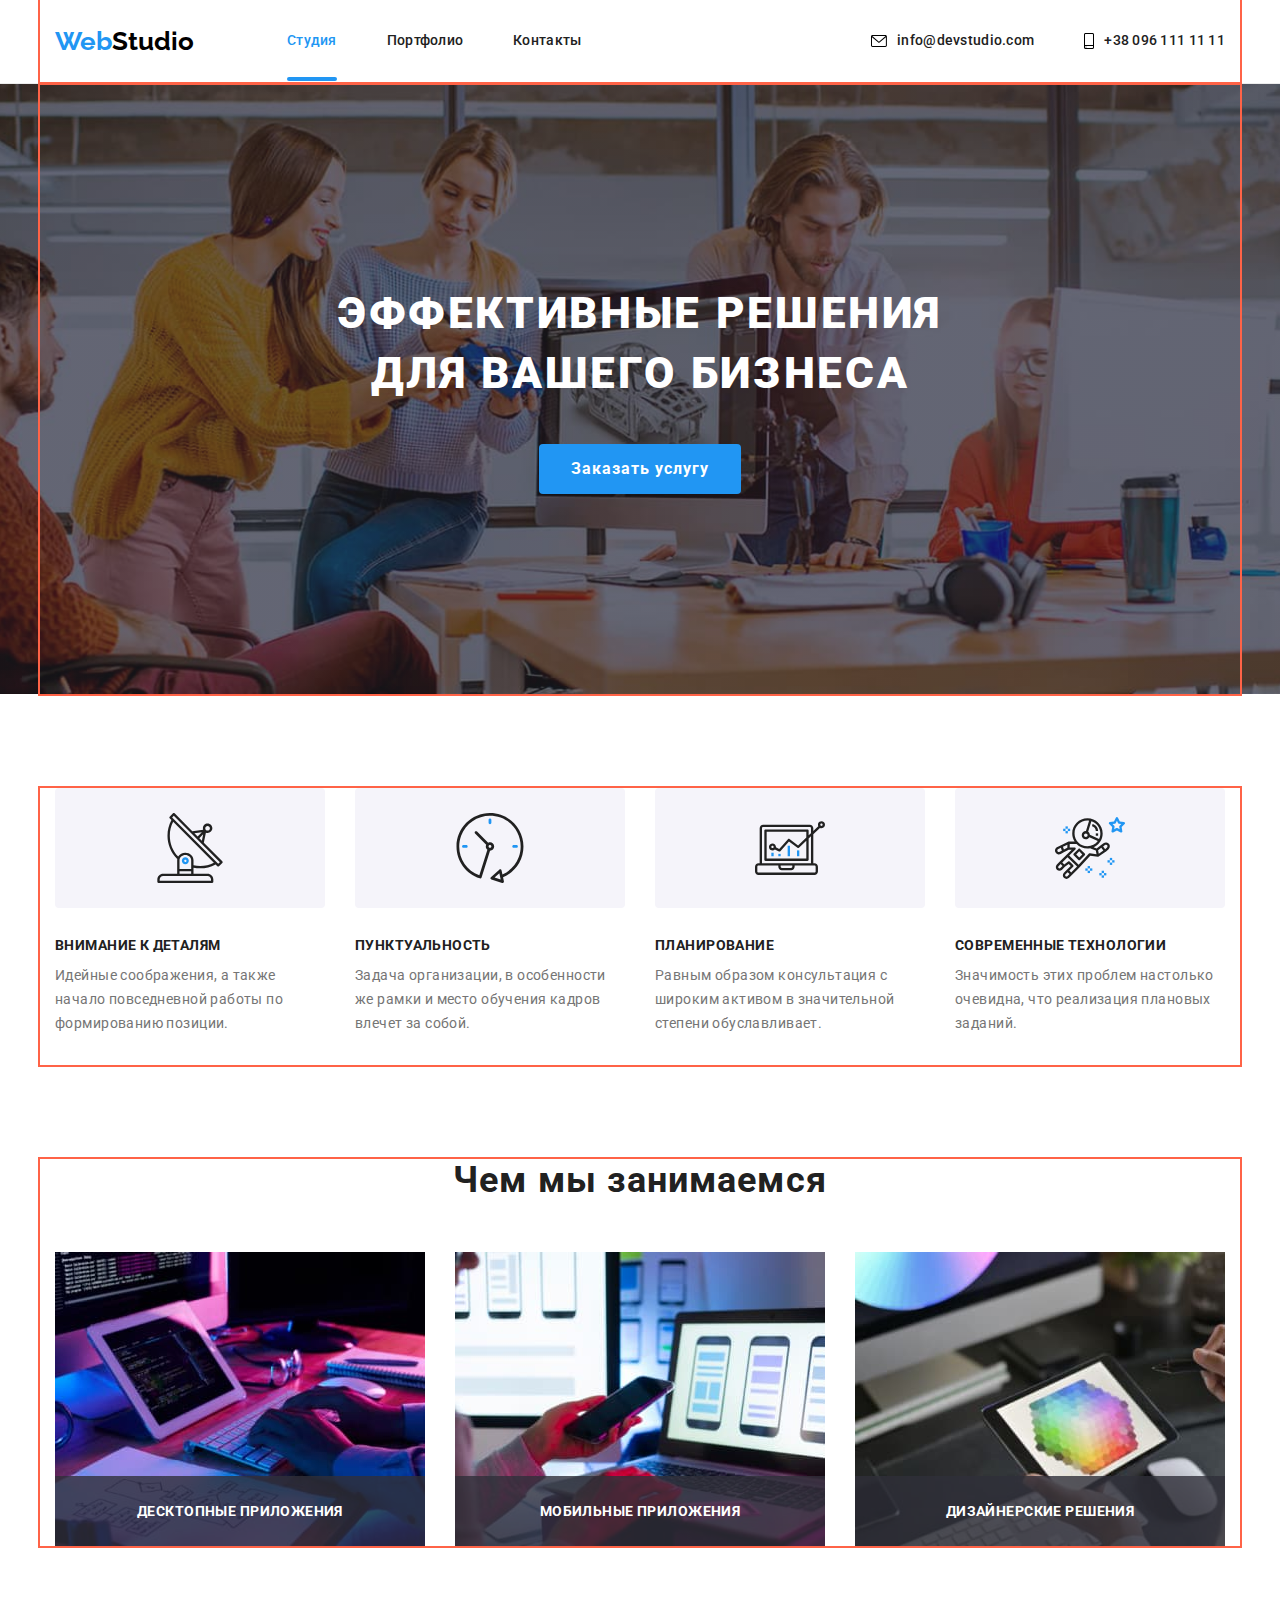
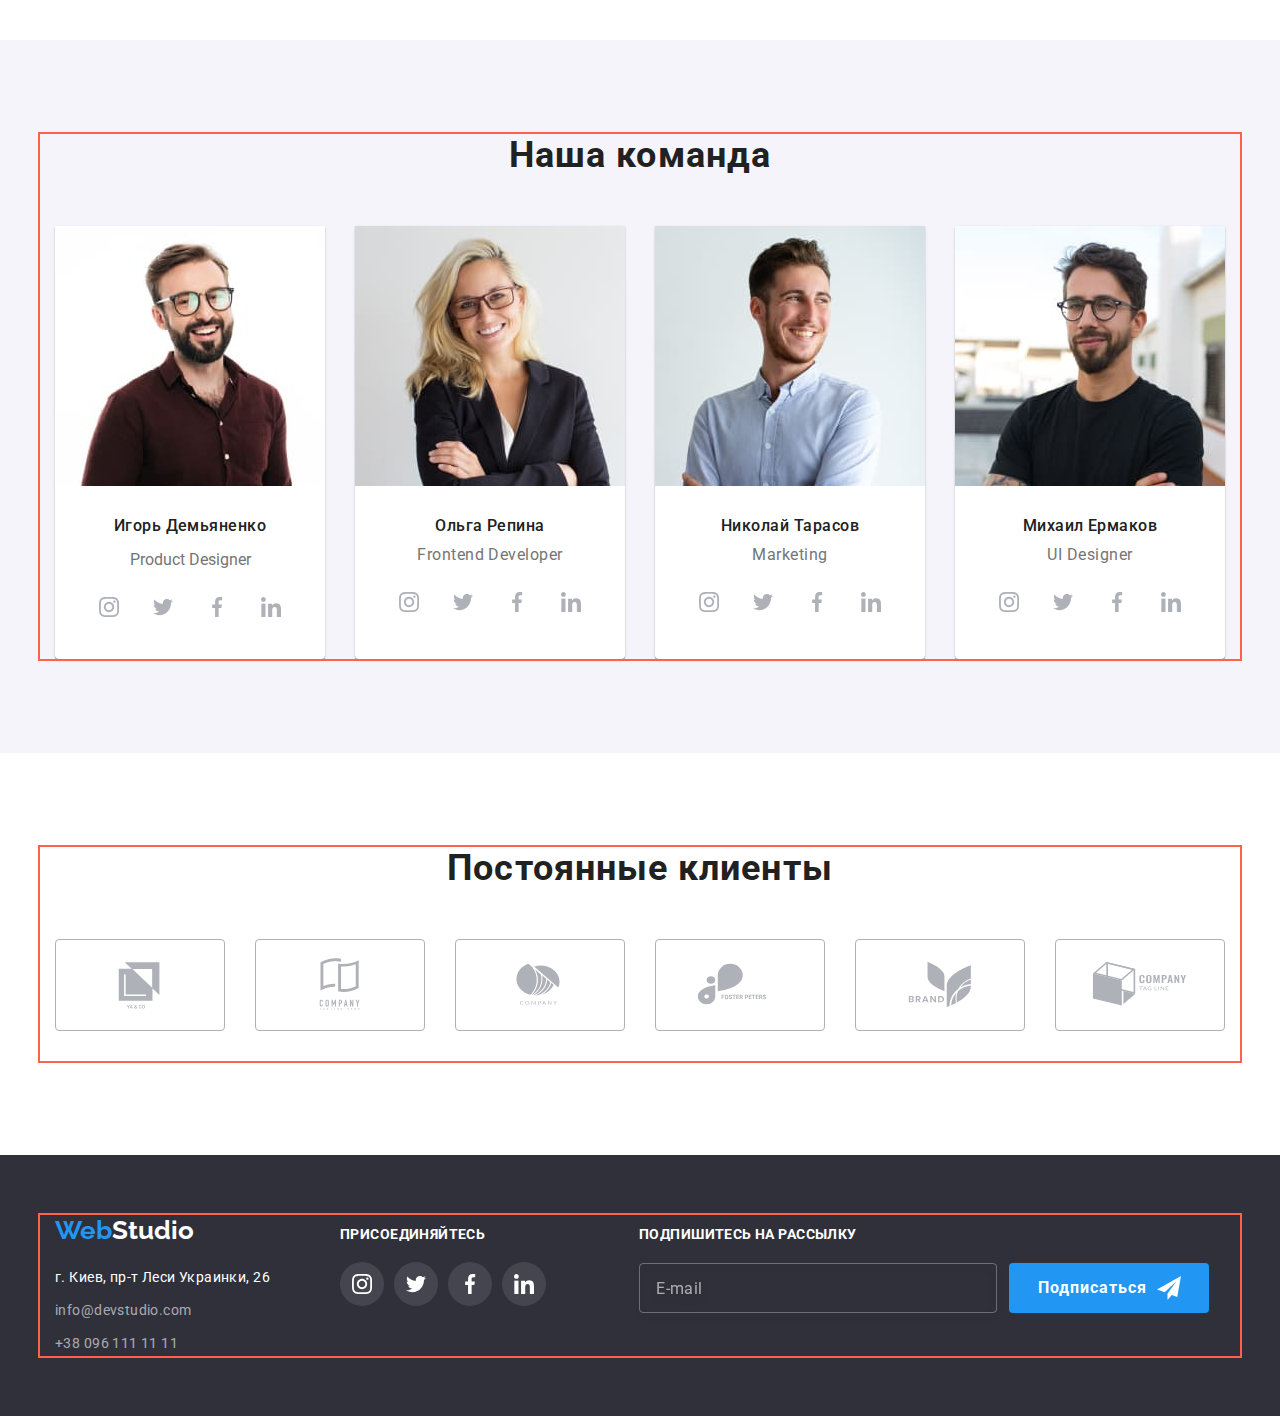
==== commit 7e50f3e2: "finish" ====
--- a/index.html
+++ b/index.html
@@ -76,61 +76,66 @@
               <!-- <use class="icon-cross" href="./images/icons/symbol-defs.svg#icon-close_40px"></use> -->
             </svg>
           </button>
-        </div>
-      </div>
-      <!-- mob menu -->
-      <div class="mob-menu is-hidden" data-menu>
-        <div class="container">
-          <div class="mob-menu-top">
-            <button type="button" class="menu-close-btn" data-menu-close>
-              <svg class="menu-close-btn__icon" width="40" height="40">
-                <use href="./images/icons/symbol-defs.svg#icon-close_40px"></use>
-              </svg>
-            </button>
-            <ul class="mob-menu-list list-decoration">
-              <li class="mob-menu-list__item">
-                <a class="mob-menu__link link-decoration mob-menu__link--curent" href="index.html"
-                  >Студия</a
-                >
-              </li>
-              <li class="mob-menu-list__item">
-                <a class="mob-menu__link link-decoration" href="portfolio.html">Портфолио</a>
-              </li>
-              <li class="mob-menu-list__item">
-                <a class="mob-menu__link link-decoration" href="index.html">Контакты</a>
-              </li>
-            </ul>
-          </div>
-          <div class="mob-menu-bottom">
-            <ul class="mob-menu-contacts-list list-decoration">
-              <li class="mob-menu-contacts-list__item">
-                <a class="mob-menu-contacts-list__link link-decoration" href="tel:+380961111111">
-                  +38 096 111 11 11</a
-                >
-              </li>
-              <li class="mob-menu-contacts-list__item">
-                <a
-                  class="mob-menu-contacts-list__link link-decoration"
-                  href="mailto:info@devstudio.com"
-                >
-                  info@devstudio.com</a
-                >
-              </li>
-            </ul>
-            <ul class="mob-menu-soc-list list-decoration">
-              <li class="mob-menu-soc-list__item">
-                <a href="" class="mob-menu-soc__link link-decoration"> Instagram</a>
-              </li>
-              <li class="mob-menu-soc-list__item">
-                <a href="" class="mob-menu-soc__link link-decoration">Twitter</a>
-              </li>
-              <li class="mob-menu-soc-list__item">
-                <a href="" class="mob-menu-soc__link link-decoration">Facebook</a>
-              </li>
-              <li class="mob-menu-soc-list__item">
-                <a href="" class="mob-menu-soc__link link-decoration">LinkedIn</a>
-              </li>
-            </ul>
+          <!-- mob menu -->
+          <div class="mob-menu is-hidden" data-menu>
+            <div class="container">
+              <div class="mob-menu-top">
+                <button type="button" class="menu-close-btn" data-menu-close>
+                  <svg class="menu-close-btn__icon" width="40" height="40">
+                    <use href="./images/icons/symbol-defs.svg#icon-close_40px"></use>
+                  </svg>
+                </button>
+                <ul class="mob-menu-list list-decoration">
+                  <li class="mob-menu-list__item">
+                    <a
+                      class="mob-menu__link link-decoration mob-menu__link--curent"
+                      href="index.html"
+                      >Студия</a
+                    >
+                  </li>
+                  <li class="mob-menu-list__item">
+                    <a class="mob-menu__link link-decoration" href="portfolio.html">Портфолио</a>
+                  </li>
+                  <li class="mob-menu-list__item">
+                    <a class="mob-menu__link link-decoration" href="index.html">Контакты</a>
+                  </li>
+                </ul>
+              </div>
+              <div class="mob-menu-bottom">
+                <ul class="mob-menu-contacts-list list-decoration">
+                  <li class="mob-menu-contacts-list__item">
+                    <a
+                      class="mob-menu-contacts-list__link link-decoration"
+                      href="tel:+380961111111"
+                    >
+                      +38 096 111 11 11</a
+                    >
+                  </li>
+                  <li class="mob-menu-contacts-list__item">
+                    <a
+                      class="mob-menu-contacts-list__link link-decoration"
+                      href="mailto:info@devstudio.com"
+                    >
+                      info@devstudio.com</a
+                    >
+                  </li>
+                </ul>
+                <ul class="mob-menu-soc-list list-decoration">
+                  <li class="mob-menu-soc-list__item">
+                    <a href="" class="mob-menu-soc__link link-decoration"> Instagram</a>
+                  </li>
+                  <li class="mob-menu-soc-list__item">
+                    <a href="" class="mob-menu-soc__link link-decoration">Twitter</a>
+                  </li>
+                  <li class="mob-menu-soc-list__item">
+                    <a href="" class="mob-menu-soc__link link-decoration">Facebook</a>
+                  </li>
+                  <li class="mob-menu-soc-list__item">
+                    <a href="" class="mob-menu-soc__link link-decoration">LinkedIn</a>
+                  </li>
+                </ul>
+              </div>
+            </div>
           </div>
         </div>
       </div>
--- a/css/main.min.css
+++ b/css/main.min.css
@@ -1 +1 @@
-:root{--accent-color: #2196f3;--main-text-color: #757575;--main-header-color: #212121;--main-background-color: #e5e5e5;--sec-background-color: #f5f4fa;--white-text-color: #ffffff;--main-font: "Roboto";--alt-main-font: "sans-serif";--second-font: "Raleway"}.link-decoration{text-decoration:none}.link-decoration:hover,.link-decoration:focus{color:var(--accent-color)}textarea{resize:none}.list-decoration{padding:0;margin:0;list-style:none}img{display:block;max-width:100%;height:auto}.section-title{margin-top:0;margin-bottom:30px;text-align:center;font-weight:700;font-size:28px;line-height:1.18;letter-spacing:.03em;color:var(--main-header-color)}@media screen and (min-width: 1200px){.section-title{font-size:36px;line-height:1.17;margin-bottom:50px}}.section{padding-top:60px;padding-bottom:60px}@media screen and (min-width: 1200px){.section{padding-top:94px;padding-bottom:94px}}body{font-family:var(--main-font),var(--alt-main-font);color:var(--main-text-color);background:#fff}.button{min-width:200px;padding:10px 32px;font-family:inherit;font-weight:700;font-size:16px;line-height:1.88;text-align:center;letter-spacing:.06em;color:var(--white-text-color);background:var(--accent-color);cursor:pointer;border:none;border-radius:4px;transition:box-shadow 250ms cubic-bezier(0.4, 0, 0.2, 1)}.button:hover,.button:focus{box-shadow:0px 4px 4px rgba(0,0,0,.15)}.color-decoration{color:rgba(255,255,255,.6)}.visuallny-hidden{position:absolute;white-space:nowrap;width:1px;height:1px;overflow:hidden;border:0;padding:0;clip:rect(0 0 0 0);clip-path:inset(50%);margin:-1px}.container{margin:0 auto;width:100%;padding-left:15px;padding-right:15px;outline:2px solid tomato}@media screen and (min-width: 480px){.container{width:480px}}@media screen and (min-width: 768px){.container{width:768px}}@media screen and (min-width: 1200px){.container{width:1200px}}@media screen and (min-width: 1200px){.container--flex{display:flex;flex-direction:row;align-items:baseline}}.header{border-bottom:1px solid #ececec}.header__flex{display:flex;align-items:center}.header__nav{display:flex;align-items:center}@media screen and (min-width: 768px)and (max-width: 1199px){.header__nav{margin-right:84px}}.menu-open-btn{display:none}@media screen and (max-width: 767px){.menu-open-btn{border:none;background-color:rgba(0,0,0,0);display:block;margin-left:auto;cursor:pointer}}.menu-open-btn:hover .menu-open-btn__icon{fill:var(--accent-color)}.menu-open-btn:focus .menu-open-btn__icon{fill:var(--accent-color)}.menu-close-btn{position:absolute;display:flex;justify-content:start;border:none;background-color:rgba(0,0,0,0);display:block;margin-left:auto;cursor:pointer;padding:0;top:10px;right:15px}.menu-close-btn:hover .menu-close-btn__icon{fill:var(--accent-color)}.menu-close-btn:focus .menu-close-btn__icon{fill:var(--accent-color)}.logo{display:block;font-family:var(--second-font);font-style:normal;font-weight:700;font-size:24px;line-height:1.17}@media screen and (min-width: 1200px){.logo{font-size:26px;line-height:1.19}}.logo__fp{color:var(--accent-color)}.header__logo{padding-top:16px;padding-bottom:16px}@media screen and (min-width: 768px){.header__logo{padding-top:26px;padding-bottom:26px}}.footer__logo{margin-bottom:20px}.logo__sp--dark{color:#000}.logo__sp--inverse{color:var(--white-text-color)}.nav-list{display:flex;align-items:center}@media screen and (max-width: 767px){.nav-list{display:none}}.header__nav-list{margin-left:88px}@media screen and (min-width: 1200px){.header__nav-list{margin-left:93px}}.nav-list__link{display:block;padding-top:32px;padding-bottom:32px;font-weight:500;font-size:14px;line-height:1.14;letter-spacing:.02em;color:var(--main-header-color);transition:color 250ms cubic-bezier(0.4, 0, 0.2, 1)}.nav-list__item{position:relative}.nav-list__item:not(:last-child){margin-right:50px}.nav-list__link--curent{color:var(--accent-color)}.nav-list__link--curent::after{content:"";position:absolute;bottom:0;left:0;width:100%;height:4px;border-radius:4px;background:var(--accent-color)}.contacts-list{display:flex;flex-direction:column}@media screen and (max-width: 767px){.contacts-list{display:none}}@media screen and (min-width: 1200px){.contacts-list{flex-direction:row;margin-left:auto}}@media screen and (max-width: 767px){.contacts{display:flex;flex-direction:column;align-items:center}}.contacts-list__item:not(:last-child){margin-bottom:10px}@media screen and (min-width: 1200px){.contacts-list__item:not(:last-child){margin-right:50px;margin-bottom:0px}}.contacts-list__link{color:var(--main-text-color);display:flex;align-items:center;font-weight:500;font-size:12px;line-height:1.17;letter-spacing:.02em;color:var(--main-header-color);transition:color 250ms cubic-bezier(0.4, 0, 0.2, 1)}@media screen and (min-width: 1200){.contacts-list__link{padding-top:32px;padding-bottom:32px;font-size:14px;line-height:1.14}}@media screen and (min-width: 768px)and (max-width: 1199px){.contacts-list__link--top{padding-top:21px}}@media screen and (min-width: 768px)and (max-width: 1199px){.contacts-list__link--bottom{padding-bottom:21px}}.contacts-list__icon{transition:fill 250ms cubic-bezier(0.4, 0, 0.2, 1)}.contacts-list__link:hover .contacts-list__icon,.contacts-list__link:focus .contacts-list__icon{fill:var(--accent-color)}.contacts-list__icon--envelope-icon{width:14px;height:10px;margin-right:8px}@media screen and (min-width: 1200){.contacts-list__icon--envelope-icon{width:16px;height:12px;margin-right:10px}}.contacts-list__icon--smartphone-icon{width:10px;height:14px;margin-right:8px}@media screen and (min-width: 1200){.contacts-list__icon--smartphone-icon{width:10px;height:16px;margin-right:10px}}.banner{padding-top:0;padding-bottom:0;background:#2f303a;text-align:center}.banner__overlay{width:100%;height:100%;margin-right:auto;margin-left:auto;background-image:linear-gradient(rgba(47, 48, 58, 0.4), rgba(47, 48, 58, 0.4)),url(../images/banner/bannerbg-mob@1x.jpg);background-repeat:no-repeat;background-position:center;background-size:cover}@media screen and (min-device-pixel-ratio: 2),screen and (min-resolution: 192dpi),screen and (min-resolution: 2dppx){.banner__overlay{background-image:linear-gradient(rgba(47, 48, 58, 0.4), rgba(47, 48, 58, 0.4)),url(../images/banner/bannerbg-mob@2x.jpg)}}@media screen and (min-width: 768px){.banner__overlay{background-image:linear-gradient(rgba(47, 48, 58, 0.4), rgba(47, 48, 58, 0.4)),url(../images/banner/bannerbg-tab@1x.jpg)}}@media screen and (min-width: 768px)and (min-device-pixel-ratio: 2),screen and (min-width: 768px)and (min-resolution: 192dpi),screen and (min-width: 768px)and (min-resolution: 2dppx){.banner__overlay{background-image:linear-gradient(rgba(47, 48, 58, 0.4), rgba(47, 48, 58, 0.4)),url(../images/banner/bannerbg-tab@2x.jpg)}}@media screen and (min-width: 1200px){.banner__overlay{background-image:linear-gradient(rgba(47, 48, 58, 0.4), rgba(47, 48, 58, 0.4)),url(../images/banner/bannerbg@1x.jpg)}}@media screen and (min-width: 1200px)and (min-device-pixel-ratio: 2),screen and (min-width: 1200px)and (min-resolution: 192dpi),screen and (min-width: 1200px)and (min-resolution: 2dppx){.banner__overlay{background-image:linear-gradient(rgba(47, 48, 58, 0.4), rgba(47, 48, 58, 0.4)),url(../images/banner/bannerbg@2x.jpg)}}.baner__content{padding-top:118px;padding-bottom:118px}@media screen and (min-width: 1200px){.baner__content{padding-top:200px;padding-bottom:200px}}.banner__title{margin-top:0;margin-bottom:30px;font-weight:900;font-size:26px;line-height:1.62;letter-spacing:.06em;text-transform:uppercase;color:var(--white-text-color)}@media screen and (min-width: 1200px){.banner__title{margin-bottom:40px;font-size:44px;line-height:1.36}}.banner__button{min-width:200px;padding:10px 32px;font-family:inherit;font-weight:700;font-size:16px;line-height:1.88;text-align:center;letter-spacing:.06em;color:var(--white-text-color);background:var(--accent-color);cursor:pointer;border:none;border-radius:4px;transition:box-shadow 250ms cubic-bezier(0.4, 0, 0.2, 1)}.banner__button:hover,.banner__button:focus{box-shadow:0px 4px 4px rgba(0,0,0,.15)}@media screen and (min-width: 678px){.descriptions-list{display:flex;flex-wrap:wrap}}@media screen and (min-width: 1200px){.descriptions-list{display:flex;flex-direction:row}}.descriptions-list__item{margin-bottom:30px}.descriptions-list__item:last-child{margin-bottom:0}@media screen and (min-width: 480px){.descriptions-list__item{width:450px}}@media screen and (min-width: 768px)and (max-width: 1199px){.descriptions-list__item{width:354px;margin-right:30px;margin-bottom:30px}.descriptions-list__item:nth-last-child(-n+2){margin-bottom:0}.descriptions-list__item:nth-child(2n){margin-right:0}}@media screen and (min-width: 1200px){.descriptions-list__item{width:270px;margin-right:30px}.descriptions-list__item:last-child{margin-right:0}}.descriptions-list__link{display:flex;justify-content:center;align-items:center;height:120px;margin-bottom:30px;background-color:#f5f4fa;border-radius:4px}.descriptions-list__caption{text-align:center;margin-top:0;margin-bottom:10px;font-weight:700;font-size:14px;line-height:1.14;letter-spacing:.03em;text-transform:uppercase;color:var(--main-header-color)}@media screen and (min-width: 768px){.descriptions-list__caption{text-align:left}}.descriptions-list__text{margin-top:0;margin-bottom:0;font-size:14px;line-height:1.71;letter-spacing:.03em}.work{padding-top:0}@media screen and (max-width: 1200px){.work{display:none}}.work-list{display:flex}.work-list__item{width:370px;margin-right:30px}.work-list__item:last-child{margin-right:0}.work-list__img{display:block;max-width:100%;height:auto}.work-list__caption{margin-top:0;margin-bottom:0;padding-top:27px;padding-bottom:27px;width:370px;height:70px;font-weight:700;font-size:14px;line-height:16px;text-align:center;letter-spacing:.03em;text-transform:uppercase;color:#fff;position:absolute;background:rgba(47,48,58,.8);bottom:0;left:0}.work-list__tumb{position:relative}.team{background:var(--sec-background-color)}.team-list__img{display:block;max-width:100%;height:auto}@media screen and (min-width: 678px){.team-list{display:flex;flex-wrap:wrap}}.team-list__item{margin-bottom:30px;background:#fff;box-shadow:0px 1px 3px rgba(0,0,0,.12),0px 1px 1px rgba(0,0,0,.14),0px 2px 1px rgba(0,0,0,.2);border-radius:0px 0px 4px 4px}.team-list__item:last-child{margin-bottom:0}@media screen and (min-width: 480px){.team-list__item{width:450px}}@media screen and (min-width: 768px)and (max-width: 1199px){.team-list__item{width:354px;margin-right:30px}.team-list__item:nth-last-child(-n+2){margin-bottom:0}.team-list__item:nth-child(2n){margin-right:0}}@media screen and (min-width: 1200px){.team-list__item{width:270px;margin-bottom:0;margin-right:30px}.team-list__item:last-child{margin-right:0px}}.team-list__wrapper{padding-top:30px;padding-bottom:30px;text-align:center}.team-list__caption{margin-top:0;margin-bottom:10px;font-weight:500;font-size:16px;line-height:1.19;letter-spacing:.03em;color:var(--main-header-color)}.team-list__text{margin-top:0;margin-bottom:16px;font-size:16px;line-height:1.19;letter-spacing:.03em}.soc-list{display:flex;flex-direction:row;justify-content:center}.soc-list__item:not(:last-child){margin-right:10px}.soc-list__link{display:flex;justify-content:center;align-items:center;width:44px;height:44px;background:#fff;border-radius:50%;transition:background-color 250ms cubic-bezier(0.4, 0, 0.2, 1)}.soc-list__link:hover,.soc-list__link:focus{background:var(--accent-color)}.soc-list__icon{fill:#afb1b8;transition:fill 250ms cubic-bezier(0.4, 0, 0.2, 1)}.soc-list__link:hover .soc-list__icon,.soc-list__link:focus .soc-list__icon{fill:#fff}.customers-list{display:flex;flex-wrap:wrap;justify-content:center}@media screen and (min-width: 1200px){.customers-list{flex-flow:row}}.customers-list__item{margin-right:30px;margin-bottom:30px}@media screen and (min-width: 480px)and (max-width: 767px){.customers-list__item:nth-child(2n){margin-right:0}.customers-list__item:nth-last-child(-n+2){margin-bottom:0}}@media screen and (min-width: 768px)and (max-width: 1199px){.customers-list__item:nth-child(3n){margin-right:0}.customers-list__item:nth-last-child(-n+3){margin-bottom:0}}@media screen and (min-width: 1200px){.customers-list__item{margin-right:30px}.customers-list__item:last-child{margin-right:0}}.customers-list__link{display:flex;justify-content:center;align-items:center;height:92px;border:1px solid #afb1b8;border-radius:4px;transition:border 250ms cubic-bezier(0.4, 0, 0.2, 1)}.customers-list__link:hover,.customers-list__link:focus{border:1px solid #2196f3}@media screen and (min-width: 480px){.customers-list__link{width:210px}}@media screen and (min-width: 768px){.customers-list__link{width:226px}}@media screen and (min-width: 1200px){.customers-list__link{width:170px}}.customers-list__icon{fill:#afb1b8;transition:fill 250ms cubic-bezier(0.4, 0, 0.2, 1)}.customers-list__link:hover .customers-list__icon,.customers-list__link:focus .customers-list__icon{fill:var(--accent-color)}.footer{padding-top:60px;padding-bottom:60px;background:#2f303a}.footer__tab{display:flex;flex-direction:column}@media screen and (min-width: 768px){.footer__tab{flex-direction:row;align-items:baseline;justify-content:space-evenly;margin-bottom:60px}}@media screen and (min-width: 1200px){.footer__tab{margin-bottom:0}}@media screen and (min-width: 1200px){.footer__contacts{flex-grow:1;margin-right:70px}}@media screen and (max-width: 767px){.address-list{display:flex;flex-direction:column;align-items:center;margin-bottom:60px}}.address-list__item{margin-bottom:9px}.address-list__item:last-child{margin-bottom:0}.address-list__link{display:inline-block;font-style:normal;font-size:14px;line-height:1.71;letter-spacing:.03em;color:var(--white-text-color);transition:color 250ms cubic-bezier(0.4, 0, 0.2, 1)}.address-list__link--dark{color:rgba(255,255,255,.6)}@media screen and (max-width: 767px){.footer__social{display:flex;flex-direction:column;align-items:center;margin-bottom:60px}}@media screen and (min-width: 1200px){.footer__social{margin-right:93px}}.social__title{margin-top:0;margin-bottom:20px;font-weight:700;font-size:14px;line-height:16px;letter-spacing:.03em;text-transform:uppercase;color:#fff}.social-list{display:flex;flex-direction:row}.social-list__link{display:flex;justify-content:center;align-items:center;width:44px;height:44px;border-radius:50%;background:rgba(255,255,255,.1);transition:background-color 250ms cubic-bezier(0.4, 0, 0.2, 1)}.social-list__link:hover,.social-list__link:focus{background:var(--accent-color)}.social-list__item:not(:last-child){margin-right:10px}.social-list__icon{fill:#fff}@media screen and (max-width: 1199px){.subscribe-form{display:flex;flex-direction:column;align-items:center}}.subscribe-form__label{display:inline-block;margin-bottom:20px;font-weight:700;font-size:14px;line-height:1.14;letter-spacing:.03em;text-transform:uppercase;color:#fff}.subscribe-form__email{margin-bottom:20px;padding:15px 16px;width:100%;height:50px;border:1px solid rgba(255,255,255,.3);filter:drop-shadow(0px 4px 4px rgba(0, 0, 0, 0.15));border-radius:4px;background-color:rgba(0,0,0,0);color:var(--main-text-color);outline:none;transition:border-color 250ms cubic-bezier(0.4, 0, 0.2, 1)}.subscribe-form__email:focus{border-color:var(--accent-color)}.subscribe-form__email::placeholder{font-weight:400;font-size:16px;line-height:1.25;letter-spacing:.03em;color:rgba(255,255,255,.6)}@media screen and (min-width: 480px){.subscribe-form__email{width:450px}}@media screen and (min-width: 1200px){.subscribe-form__email{width:358px;margin-bottom:0;margin-right:12px}}@media screen and (max-width: 1199px){.subscribe-form__position{display:flex;flex-direction:column;align-items:center;width:100%}}@media screen and (min-width: 1200px){.subscribe-form__position{display:flex;flex-direction:row}}.subscribe-form__but{display:flex;align-items:center;padding-left:29px;padding-right:28px;padding-top:10px;padding-bottom:10px}.subscribe-form__icon{margin-left:10px;fill:var(--white-text-color)}.portfolio-projects__menu-list{display:flex}@media screen and (max-width: 767px){.portfolio-projects__menu-list{flex-wrap:wrap;margin-bottom:40px}}@media screen and (min-width: 768px){.portfolio-projects__menu-list{justify-content:center;margin-bottom:50px}}.menu-list__btn{font-family:inherit;font-weight:500;font-size:16px;line-height:1.6;text-align:center;letter-spacing:.03em;color:var(--main-header-color);background:var(--sec-background-color);cursor:pointer;border:none;border-radius:4px;padding:6px 22px;transition:color 250ms cubic-bezier(0.4, 0, 0.2, 1),background-color 250ms cubic-bezier(0.4, 0, 0.2, 1),box-shadow 250ms cubic-bezier(0.4, 0, 0.2, 1)}.menu-list__btn:hover,.menu-list__btn:focus{color:var(--white-text-color);background:var(--accent-color);box-shadow:0px 3px 1px rgba(0,0,0,.1),0px 1px 2px rgba(0,0,0,.08),0px 2px 2px rgba(0,0,0,.12)}.menu-list__item{margin-right:8px}@media screen and (max-width: 767px){.menu-list__item{margin-bottom:21px}}.menu-list__item:last-child{margin-right:0}.projects-list{display:flex;flex-wrap:wrap}.projects-list__item{width:450px;border:1px solid #eee;background:#fff;transition:box-shadow 250ms cubic-bezier(0.4, 0, 0.2, 1)}.projects-list__item:not(:last-child){margin-bottom:30px}.projects-list__item:hover{box-shadow:0px 1px 1px rgba(0,0,0,.12),0px 4px 4px rgba(0,0,0,.06),1px 4px 6px rgba(0,0,0,.16)}@media screen and (min-width: 768px)and (max-width: 1199px){.projects-list__item{margin-right:30px;margin-bottom:30px;width:354px;flex-basis:calc((100% - 30px)/2)}.projects-list__item:nth-last-child(-n+2){margin-bottom:0}.projects-list__item:nth-child(2n){margin-right:0}}@media screen and (min-width: 1200px){.projects-list__item{margin-right:30px;margin-bottom:30px;width:370px}.projects-list__item:nth-last-child(-n+3){margin-bottom:0}.projects-list__item:nth-child(3n){margin-right:0}}.projects-list__thumb{overflow:hidden;position:relative}.projects-list__img{display:block;max-width:100%;height:auto}.projects-list__parag{margin-top:0;margin-bottom:0;padding:77px 24px;height:100%;position:absolute;top:0;left:0;transform:translateY(100%);background:rgba(33,150,243,.9);font-weight:400;font-size:18px;line-height:1.56;letter-spacing:.03em;color:#fff;transition:transform 250ms cubic-bezier(0.4, 0, 0.2, 1)}.projects-list__item:hover .projects-list__parag{opacity:1;transform:translateY(0)}@media screen and (min-width: 678px){.projects-list__parag{padding:49px 24px}}@media screen and (min-width: 678px){.projects-list__parag{padding:63px 24px}}.projects-list__wrapper{display:flex;flex-direction:column;padding:20px 24px}.projects-list__title{margin-top:0;margin-bottom:4px;font-weight:700;font-size:18px;line-height:2;letter-spacing:.06em;color:var(--main-header-color)}.projects-list__text{margin-top:0;margin-bottom:0;font-size:16px;line-height:1.88;letter-spacing:.03em}.backdrop{position:fixed;left:0;top:0;width:100%;height:100%;padding-top:93px;padding-left:15px;padding-right:15px;overflow-y:scroll;background:rgba(0,0,0,.2);transition:opacity 300ms,visibility 300ms}.is-hidden{opacity:0;pointer-events:none;visibility:hidden}.modal{position:relative;margin-right:auto;margin-left:auto;padding:40px;width:100%;min-height:609px;max-width:450px;border-radius:4px;background:#fff}.backdrop.is-hidden .modal{transform:rotate(0) scale(0.3);opacity:.1}@media screen and (min-width: 768px){.modal{position:absolute;top:50%;left:50%;transform:translate(-50%, -50%)}}@media screen and (min-width: 1200px){.modal{width:528px;min-height:581px;transform:rotate(360deg) translate(-50%, -50%) scale(1);transition:transform 600ms,opacity 2000ms}}.modal__title{margin-top:0;margin-bottom:12px;font-weight:700;font-size:20px;line-height:1.5;text-align:center;letter-spacing:.03em;color:var(--main-header-color)}@media screen and (min-width: 1200px){.modal__title{line-height:1.15}}.button-close{padding:0;position:absolute;top:8px;right:8px;width:30px;height:30px;border:1px solid #999;border-radius:50%;display:flex;justify-content:center;align-items:center;background-color:rgba(0,0,0,0)}.button-close__icon{transition:fill 250ms cubic-bezier(0.4, 0, 0.2, 1)}.button-close:hover .button-close__icon,.button-close:focus .button-close__icon{fill:var(--accent-color)}.modal__modal-form{margin-right:auto;margin-left:auto}.modal__form-field:not(:last-child){margin-bottom:10px}.modal__label{display:block;margin-bottom:4px;font-weight:400;font-size:12px;line-height:1.17;letter-spacing:.01em;color:var(--main-text-color)}.modal__input{width:100%;height:40px;display:block;padding-left:42px;padding-top:12px;padding-bottom:12px;border:1px solid rgba(33,33,33,.2);border-radius:4px;background-color:rgba(0,0,0,0);outline:none;transition:border-color 250ms cubic-bezier(0.4, 0, 0.2, 1)}.modal__input:focus{border-color:var(--accent-color)}.modal__textarea{padding:12px 16px;height:120px;width:100%;display:block;border:1px solid rgba(33,33,33,.2);border-radius:4px;background-color:rgba(0,0,0,0);outline:none;transition:border-color 250ms cubic-bezier(0.4, 0, 0.2, 1)}.modal__textarea:focus{border-color:var(--accent-color)}.modal__textarea::placeholder{font-weight:400;font-size:14px;line-height:1.14;letter-spacing:.01em;color:rgba(117,117,117,.5)}@media screen and (min-width: 1200px){.modal__textarea::placeholder{font-size:12px;line-height:1.17}}.modal__position{position:relative}.modal__icon{position:absolute;top:50%;left:12px;transform:translateY(-50%);fill:var(--main-header-color);transition:fill 250ms cubic-bezier(0.4, 0, 0.2, 1)}.modal__input:focus+.modal__icon{fill:var(--accent-color)}.modal__agreement-wrapper{margin-top:20px;margin-bottom:30px}.modal__modal-form-but{display:block;margin:auto}.modal__agreement{font-weight:400;font-size:12px;line-height:1.17;letter-spacing:.03em}@media screen and (min-width: 1200px){.modal__agreement{font-size:14px;line-height:1.71}}.modal__agreement-two{color:var(--accent-color);font-weight:400;font-size:12px;line-height:1.17;letter-spacing:.03em}@media screen and (min-width: 1200px){.modal__agreement-two{font-size:14px;line-height:1.71}}.modal__agreement-two::after{width:100%;height:1px;background-color:var(--accent-color);content:"";position:absolute;bottom:0;left:0}.modal__agreement-two::after{width:100%;height:1px;background-color:var(--accent-color);content:"";position:absolute;bottom:0;left:0}.modal__agreement-check-field{display:flex;align-items:center;justify-content:center;height:24px;width:100%;margin-bottom:30px}.modal__agreement-check-box{width:16px;height:15px;border:1px solid var(--main-header-color);border-radius:2px;background-color:rgba(0,0,0,0);margin-right:7px;display:flex;justify-content:center;align-items:center}.modal__agreement-checkbox:checked+.modal__agreement-check-field .modal__agreement-check-box{border:none}.modal__agreement-checkbox:focus+.modal__agreement-check-field .modal__agreement-check-box{border-color:var(--accent-color)}.modal__icon-checked{fill:rgba(0,0,0,0);transition:fill 250ms cubic-bezier(0.4, 0, 0.2, 1)}.modal__agreement-checkbox:checked+.modal__agreement-check-field .modal__icon-checked{fill:var(--accent-color)}.modal__agreement-position{position:relative}.mob-menu{background-color:#fff;height:100vh;width:100vw}@media screen and (max-width: 767px){.mob-menu{position:fixed;top:0}}@media screen and (min-width: 768px){.mob-menu{display:none}}.mob-menu .container{padding-top:48px;padding-bottom:48px;position:relative;display:flex;flex-direction:column;height:100%;justify-content:space-between;overflow:auto}@media screen and (max-width: 767px){.mob-menu .container{width:100%}}.mob-menu-list{margin-left:40px}.mob-menu-list__item:not(:last-child){margin-bottom:30px}.mob-menu__link{color:var(--main-header-color);font-weight:500;font-size:40px;line-height:1.18;letter-spacing:.02em}.mob-menu__link--curent{color:var(--accent-color)}.mob-menu-contacts-list{margin-left:40px;margin-bottom:64px}.mob-menu-contacts-list__item:not(:last-child){margin-bottom:30px}.mob-menu-contacts-list__item:last-child .mob-menu-contacts-list__link{font-size:24px;line-height:1.17;letter-spacing:.02em;color:var(--main-text-color)}.mob-menu-contacts-list__link{color:var(--accent-color);font-weight:500;font-size:40px;line-height:1.18;letter-spacing:.02em}.mob-menu-soc-list{margin-left:40px;display:flex;flex-direction:row}.mob-menu-soc-list__item{position:relative}.mob-menu-soc-list__item:not(:last-child){margin-right:10px;padding-right:10px;border-right:1px solid rgba(33,33,33,.2)}.mob-menu-soc__link{font-weight:500;font-size:18px;line-height:1.22;letter-spacing:.02em;color:var(--accent-color)}/*# sourceMappingURL=main.min.css.map */+:root{--accent-color: #2196f3;--main-text-color: #757575;--main-header-color: #212121;--main-background-color: #e5e5e5;--sec-background-color: #f5f4fa;--white-text-color: #ffffff;--main-font: "Roboto";--alt-main-font: "sans-serif";--second-font: "Raleway"}.link-decoration{text-decoration:none}.link-decoration:hover,.link-decoration:focus{color:var(--accent-color)}textarea{resize:none}.list-decoration{padding:0;margin:0;list-style:none}img{display:block;max-width:100%;height:auto}.section-title{margin-top:0;margin-bottom:30px;text-align:center;font-weight:700;font-size:28px;line-height:1.18;letter-spacing:.03em;color:var(--main-header-color)}@media screen and (min-width: 1200px){.section-title{font-size:36px;line-height:1.17;margin-bottom:50px}}.section{padding-top:60px;padding-bottom:60px}@media screen and (min-width: 1200px){.section{padding-top:94px;padding-bottom:94px}}body{font-family:var(--main-font),var(--alt-main-font);color:var(--main-text-color);background:#fff}.button{min-width:200px;padding:10px 32px;font-family:inherit;font-weight:700;font-size:16px;line-height:1.88;text-align:center;letter-spacing:.06em;color:var(--white-text-color);background:var(--accent-color);cursor:pointer;border:none;border-radius:4px;transition:box-shadow 250ms cubic-bezier(0.4, 0, 0.2, 1)}.button:hover,.button:focus{box-shadow:0px 4px 4px rgba(0,0,0,.15)}.color-decoration{color:rgba(255,255,255,.6)}.visuallny-hidden{position:absolute;white-space:nowrap;width:1px;height:1px;overflow:hidden;border:0;padding:0;clip:rect(0 0 0 0);clip-path:inset(50%);margin:-1px}.container{margin:0 auto;width:100%;padding-left:15px;padding-right:15px;outline:2px solid tomato}@media screen and (min-width: 480px){.container{width:480px}}@media screen and (min-width: 768px){.container{width:768px}}@media screen and (min-width: 1200px){.container{width:1200px}}@media screen and (min-width: 1200px){.container--flex{display:flex;flex-direction:row;align-items:baseline}}.header{border-bottom:1px solid #ececec}.header__flex{display:flex;align-items:center}.header__nav{display:flex;align-items:center}@media screen and (min-width: 768px)and (max-width: 1199px){.header__nav{margin-right:84px}}.menu-open-btn{display:none}@media screen and (max-width: 767px){.menu-open-btn{border:none;background-color:rgba(0,0,0,0);display:block;margin-left:auto;cursor:pointer}}.menu-open-btn:hover .menu-open-btn__icon{fill:var(--accent-color)}.menu-open-btn:focus .menu-open-btn__icon{fill:var(--accent-color)}.menu-close-btn{position:absolute;display:flex;justify-content:start;border:none;background-color:rgba(0,0,0,0);display:block;margin-left:auto;cursor:pointer;padding:0;top:10px;right:15px}.menu-close-btn:hover .menu-close-btn__icon{fill:var(--accent-color)}.menu-close-btn:focus .menu-close-btn__icon{fill:var(--accent-color)}.logo{display:block;font-family:var(--second-font);font-style:normal;font-weight:700;font-size:24px;line-height:1.17}@media screen and (min-width: 1200px){.logo{font-size:26px;line-height:1.19}}.logo__fp{color:var(--accent-color)}.header__logo{padding-top:16px;padding-bottom:16px}@media screen and (min-width: 768px){.header__logo{padding-top:26px;padding-bottom:26px}}.footer__logo{margin-bottom:20px}.logo__sp--dark{color:#000}.logo__sp--inverse{color:var(--white-text-color)}.nav-list{display:flex;align-items:center}@media screen and (max-width: 767px){.nav-list{display:none}}.header__nav-list{margin-left:88px}@media screen and (min-width: 1200px){.header__nav-list{margin-left:93px}}.nav-list__link{display:block;padding-top:32px;padding-bottom:32px;font-weight:500;font-size:14px;line-height:1.14;letter-spacing:.02em;color:var(--main-header-color);transition:color 250ms cubic-bezier(0.4, 0, 0.2, 1)}.nav-list__item{position:relative}.nav-list__item:not(:last-child){margin-right:50px}.nav-list__link--curent{color:var(--accent-color)}.nav-list__link--curent::after{content:"";position:absolute;bottom:0;left:0;width:100%;height:4px;border-radius:4px;background:var(--accent-color)}.contacts-list{display:flex;flex-direction:column}@media screen and (max-width: 767px){.contacts-list{display:none}}@media screen and (min-width: 1200px){.contacts-list{flex-direction:row;margin-left:auto}}@media screen and (max-width: 767px){.contacts{display:flex;flex-direction:column;align-items:center}}.contacts-list__item:not(:last-child){margin-bottom:10px}@media screen and (min-width: 1200px){.contacts-list__item:not(:last-child){margin-right:50px;margin-bottom:0px}}.contacts-list__link{color:var(--main-text-color);display:flex;align-items:center;font-weight:500;font-size:12px;line-height:1.17;letter-spacing:.02em;color:var(--main-header-color);transition:color 250ms cubic-bezier(0.4, 0, 0.2, 1)}@media screen and (min-width: 1200px){.contacts-list__link{padding-top:32px;padding-bottom:32px;font-size:14px;line-height:1.14}}@media screen and (min-width: 768px)and (max-width: 1199px){.contacts-list__link--top{padding-top:21px}}@media screen and (min-width: 768px)and (max-width: 1199px){.contacts-list__link--bottom{padding-bottom:21px}}.contacts-list__icon{transition:fill 250ms cubic-bezier(0.4, 0, 0.2, 1)}.contacts-list__link:hover .contacts-list__icon,.contacts-list__link:focus .contacts-list__icon{fill:var(--accent-color)}.contacts-list__icon--envelope-icon{width:14px;height:10px;margin-right:8px}@media screen and (min-width: 1200px){.contacts-list__icon--envelope-icon{width:16px;height:12px;margin-right:10px}}.contacts-list__icon--smartphone-icon{width:10px;height:14px;margin-right:8px}@media screen and (min-width: 1200px){.contacts-list__icon--smartphone-icon{width:10px;height:16px;margin-right:10px}}.banner{padding-top:0;padding-bottom:0;background:#2f303a;text-align:center}.banner__overlay{width:100%;height:100%;margin-right:auto;margin-left:auto;background-image:linear-gradient(rgba(47, 48, 58, 0.4), rgba(47, 48, 58, 0.4)),url(../images/banner/bannerbg-mob@1x.jpg);background-repeat:no-repeat;background-position:center;background-size:cover}@media screen and (min-device-pixel-ratio: 2),screen and (min-resolution: 192dpi),screen and (min-resolution: 2dppx){.banner__overlay{background-image:linear-gradient(rgba(47, 48, 58, 0.4), rgba(47, 48, 58, 0.4)),url(../images/banner/bannerbg-mob@2x.jpg)}}@media screen and (min-width: 768px){.banner__overlay{background-image:linear-gradient(rgba(47, 48, 58, 0.4), rgba(47, 48, 58, 0.4)),url(../images/banner/bannerbg-tab@1x.jpg)}}@media screen and (min-width: 768px)and (min-device-pixel-ratio: 2),screen and (min-width: 768px)and (min-resolution: 192dpi),screen and (min-width: 768px)and (min-resolution: 2dppx){.banner__overlay{background-image:linear-gradient(rgba(47, 48, 58, 0.4), rgba(47, 48, 58, 0.4)),url(../images/banner/bannerbg-tab@2x.jpg)}}@media screen and (min-width: 1200px){.banner__overlay{background-image:linear-gradient(rgba(47, 48, 58, 0.4), rgba(47, 48, 58, 0.4)),url(../images/banner/bannerbg@1x.jpg)}}@media screen and (min-width: 1200px)and (min-device-pixel-ratio: 2),screen and (min-width: 1200px)and (min-resolution: 192dpi),screen and (min-width: 1200px)and (min-resolution: 2dppx){.banner__overlay{background-image:linear-gradient(rgba(47, 48, 58, 0.4), rgba(47, 48, 58, 0.4)),url(../images/banner/bannerbg@2x.jpg)}}.baner__content{padding-top:118px;padding-bottom:118px}@media screen and (min-width: 1200px){.baner__content{padding-top:200px;padding-bottom:200px}}.banner__title{margin-top:0;margin-bottom:30px;font-weight:900;font-size:26px;line-height:1.62;letter-spacing:.06em;text-transform:uppercase;color:var(--white-text-color)}@media screen and (min-width: 1200px){.banner__title{margin-bottom:40px;font-size:44px;line-height:1.36}}.banner__button{min-width:200px;padding:10px 32px;font-family:inherit;font-weight:700;font-size:16px;line-height:1.88;text-align:center;letter-spacing:.06em;color:var(--white-text-color);background:var(--accent-color);cursor:pointer;border:none;border-radius:4px;transition:box-shadow 250ms cubic-bezier(0.4, 0, 0.2, 1)}.banner__button:hover,.banner__button:focus{box-shadow:0px 4px 4px rgba(0,0,0,.15)}@media screen and (min-width: 678px){.descriptions-list{display:flex;flex-wrap:wrap}}@media screen and (min-width: 1200px){.descriptions-list{display:flex;flex-direction:row}}.descriptions-list__item{margin-bottom:30px}.descriptions-list__item:last-child{margin-bottom:0}@media screen and (min-width: 480px){.descriptions-list__item{width:450px}}@media screen and (min-width: 768px)and (max-width: 1199px){.descriptions-list__item{width:354px;margin-right:30px;margin-bottom:30px}.descriptions-list__item:nth-last-child(-n+2){margin-bottom:0}.descriptions-list__item:nth-child(2n){margin-right:0}}@media screen and (min-width: 1200px){.descriptions-list__item{width:270px;margin-right:30px}.descriptions-list__item:last-child{margin-right:0}}.descriptions-list__link{display:flex;justify-content:center;align-items:center;height:120px;margin-bottom:30px;background-color:#f5f4fa;border-radius:4px}.descriptions-list__caption{text-align:center;margin-top:0;margin-bottom:10px;font-weight:700;font-size:14px;line-height:1.14;letter-spacing:.03em;text-transform:uppercase;color:var(--main-header-color)}@media screen and (min-width: 768px){.descriptions-list__caption{text-align:left}}.descriptions-list__text{margin-top:0;margin-bottom:0;font-size:14px;line-height:1.71;letter-spacing:.03em}.work{padding-top:0}@media screen and (max-width: 1200px){.work{display:none}}.work-list{display:flex}.work-list__item{width:370px;margin-right:30px}.work-list__item:last-child{margin-right:0}.work-list__img{display:block;max-width:100%;height:auto}.work-list__caption{margin-top:0;margin-bottom:0;padding-top:27px;padding-bottom:27px;width:370px;height:70px;font-weight:700;font-size:14px;line-height:16px;text-align:center;letter-spacing:.03em;text-transform:uppercase;color:#fff;position:absolute;background:rgba(47,48,58,.8);bottom:0;left:0}.work-list__tumb{position:relative}.team{background:var(--sec-background-color)}.team-list__img{display:block;max-width:100%;height:auto}@media screen and (min-width: 678px){.team-list{display:flex;flex-wrap:wrap}}.team-list__item{margin-bottom:30px;background:#fff;box-shadow:0px 1px 3px rgba(0,0,0,.12),0px 1px 1px rgba(0,0,0,.14),0px 2px 1px rgba(0,0,0,.2);border-radius:0px 0px 4px 4px}.team-list__item:last-child{margin-bottom:0}@media screen and (min-width: 480px){.team-list__item{width:450px}}@media screen and (min-width: 768px)and (max-width: 1199px){.team-list__item{width:354px;margin-right:30px}.team-list__item:nth-last-child(-n+2){margin-bottom:0}.team-list__item:nth-child(2n){margin-right:0}}@media screen and (min-width: 1200px){.team-list__item{width:270px;margin-bottom:0;margin-right:30px}.team-list__item:last-child{margin-right:0px}}.team-list__wrapper{padding-top:30px;padding-bottom:30px;text-align:center}.team-list__caption{margin-top:0;margin-bottom:10px;font-weight:500;font-size:16px;line-height:1.19;letter-spacing:.03em;color:var(--main-header-color)}.team-list__text{margin-top:0;margin-bottom:16px;font-size:16px;line-height:1.19;letter-spacing:.03em}.soc-list{display:flex;flex-direction:row;justify-content:center}.soc-list__item:not(:last-child){margin-right:10px}.soc-list__link{display:flex;justify-content:center;align-items:center;width:44px;height:44px;background:#fff;border-radius:50%;transition:background-color 250ms cubic-bezier(0.4, 0, 0.2, 1)}.soc-list__link:hover,.soc-list__link:focus{background:var(--accent-color)}.soc-list__icon{fill:#afb1b8;transition:fill 250ms cubic-bezier(0.4, 0, 0.2, 1)}.soc-list__link:hover .soc-list__icon,.soc-list__link:focus .soc-list__icon{fill:#fff}.customers-list{display:flex;flex-wrap:wrap;justify-content:center}@media screen and (min-width: 1200px){.customers-list{flex-flow:row}}.customers-list__item{margin-right:30px;margin-bottom:30px}@media screen and (min-width: 480px)and (max-width: 767px){.customers-list__item:nth-child(2n){margin-right:0}.customers-list__item:nth-last-child(-n+2){margin-bottom:0}}@media screen and (min-width: 768px)and (max-width: 1199px){.customers-list__item:nth-child(3n){margin-right:0}.customers-list__item:nth-last-child(-n+3){margin-bottom:0}}@media screen and (min-width: 1200px){.customers-list__item{margin-right:30px}.customers-list__item:last-child{margin-right:0}}.customers-list__link{display:flex;justify-content:center;align-items:center;height:92px;border:1px solid #afb1b8;border-radius:4px;transition:border 250ms cubic-bezier(0.4, 0, 0.2, 1)}.customers-list__link:hover,.customers-list__link:focus{border:1px solid #2196f3}@media screen and (min-width: 480px){.customers-list__link{width:210px}}@media screen and (min-width: 768px){.customers-list__link{width:226px}}@media screen and (min-width: 1200px){.customers-list__link{width:170px}}.customers-list__icon{fill:#afb1b8;transition:fill 250ms cubic-bezier(0.4, 0, 0.2, 1)}.customers-list__link:hover .customers-list__icon,.customers-list__link:focus .customers-list__icon{fill:var(--accent-color)}.footer{padding-top:60px;padding-bottom:60px;background:#2f303a}.footer__tab{display:flex;flex-direction:column}@media screen and (min-width: 768px){.footer__tab{flex-direction:row;align-items:baseline;justify-content:space-evenly;margin-bottom:60px}}@media screen and (min-width: 1200px){.footer__tab{margin-bottom:0}}@media screen and (min-width: 1200px){.footer__contacts{flex-grow:1;margin-right:70px}}@media screen and (max-width: 767px){.address-list{display:flex;flex-direction:column;align-items:center;margin-bottom:60px}}.address-list__item{margin-bottom:9px}.address-list__item:last-child{margin-bottom:0}.address-list__link{display:inline-block;font-style:normal;font-size:14px;line-height:1.71;letter-spacing:.03em;color:var(--white-text-color);transition:color 250ms cubic-bezier(0.4, 0, 0.2, 1)}.address-list__link--dark{color:rgba(255,255,255,.6)}@media screen and (max-width: 767px){.footer__social{display:flex;flex-direction:column;align-items:center;margin-bottom:60px}}@media screen and (min-width: 1200px){.footer__social{margin-right:93px}}.social__title{margin-top:0;margin-bottom:20px;font-weight:700;font-size:14px;line-height:16px;letter-spacing:.03em;text-transform:uppercase;color:#fff}.social-list{display:flex;flex-direction:row}.social-list__link{display:flex;justify-content:center;align-items:center;width:44px;height:44px;border-radius:50%;background:rgba(255,255,255,.1);transition:background-color 250ms cubic-bezier(0.4, 0, 0.2, 1)}.social-list__link:hover,.social-list__link:focus{background:var(--accent-color)}.social-list__item:not(:last-child){margin-right:10px}.social-list__icon{fill:#fff}@media screen and (max-width: 1199px){.subscribe-form{display:flex;flex-direction:column;align-items:center}}.subscribe-form__label{display:inline-block;margin-bottom:20px;font-weight:700;font-size:14px;line-height:1.14;letter-spacing:.03em;text-transform:uppercase;color:#fff}.subscribe-form__email{margin-bottom:20px;padding:15px 16px;width:100%;height:50px;border:1px solid rgba(255,255,255,.3);filter:drop-shadow(0px 4px 4px rgba(0, 0, 0, 0.15));border-radius:4px;background-color:rgba(0,0,0,0);color:var(--main-text-color);outline:none;transition:border-color 250ms cubic-bezier(0.4, 0, 0.2, 1)}.subscribe-form__email:focus{border-color:var(--accent-color)}.subscribe-form__email::placeholder{font-weight:400;font-size:16px;line-height:1.25;letter-spacing:.03em;color:rgba(255,255,255,.6)}@media screen and (min-width: 480px){.subscribe-form__email{width:450px}}@media screen and (min-width: 1200px){.subscribe-form__email{width:358px;margin-bottom:0;margin-right:12px}}@media screen and (max-width: 1199px){.subscribe-form__position{display:flex;flex-direction:column;align-items:center;width:100%}}@media screen and (min-width: 1200px){.subscribe-form__position{display:flex;flex-direction:row}}.subscribe-form__but{display:flex;align-items:center;padding-left:29px;padding-right:28px;padding-top:10px;padding-bottom:10px}.subscribe-form__icon{margin-left:10px;fill:var(--white-text-color)}.portfolio-projects__menu-list{display:flex}@media screen and (max-width: 767px){.portfolio-projects__menu-list{flex-wrap:wrap;margin-bottom:40px}}@media screen and (min-width: 768px){.portfolio-projects__menu-list{justify-content:center;margin-bottom:50px}}.menu-list__btn{font-family:inherit;font-weight:500;font-size:16px;line-height:1.6;text-align:center;letter-spacing:.03em;color:var(--main-header-color);background:var(--sec-background-color);cursor:pointer;border:none;border-radius:4px;padding:6px 22px;transition:color 250ms cubic-bezier(0.4, 0, 0.2, 1),background-color 250ms cubic-bezier(0.4, 0, 0.2, 1),box-shadow 250ms cubic-bezier(0.4, 0, 0.2, 1)}.menu-list__btn:hover,.menu-list__btn:focus{color:var(--white-text-color);background:var(--accent-color);box-shadow:0px 3px 1px rgba(0,0,0,.1),0px 1px 2px rgba(0,0,0,.08),0px 2px 2px rgba(0,0,0,.12)}.menu-list__item{margin-right:8px}@media screen and (max-width: 767px){.menu-list__item{margin-bottom:21px}}.menu-list__item:last-child{margin-right:0}@media screen and (min-width: 768px){.projects-list{display:flex;flex-wrap:wrap}}.projects-list__item:not(:last-child){margin-bottom:30px}@media screen and (min-width: 768px)and (max-width: 1199px){.projects-list__item{margin-right:30px;margin-bottom:30px;flex-basis:calc((100% - 30px)/2)}.projects-list__item:last-child{margin-bottom:0}.projects-list__item:nth-child(2n){margin-right:0}}@media screen and (min-width: 1200px){.projects-list__item{margin-right:30px;margin-bottom:30px;flex-basis:calc((100% - 60px)/3)}.projects-list__item:nth-last-child(-n+3){margin-bottom:0}.projects-list__item:nth-child(3n){margin-right:0}}.projects-list__thumb{overflow:hidden;position:relative}.projects-list__parag{margin-top:0;margin-bottom:0;padding:77px 24px;height:100%;position:absolute;top:0;left:0;transform:translateY(100%);background:rgba(33,150,243,.9);font-weight:400;font-size:18px;line-height:1.56;letter-spacing:.03em;color:#fff;transition:transform 250ms cubic-bezier(0.4, 0, 0.2, 1)}.projects-list__item:hover .projects-list__parag{opacity:1;transform:translateY(0)}@media screen and (min-width: 678px){.projects-list__parag{padding:49px 24px}}@media screen and (min-width: 678px){.projects-list__parag{padding:63px 24px}}.projects-list__wrapper{padding:20px 24px;border-right:1px solid #eee;border-bottom:1px solid #eee;border-left:1px solid #eee;flex-grow:1}.projects-list__title{margin-top:0;margin-bottom:4px;font-weight:700;font-size:18px;line-height:2;letter-spacing:.06em;color:var(--main-header-color)}.projects-list__text{margin-top:0;margin-bottom:0;font-size:16px;line-height:1.88;letter-spacing:.03em}.projects-list__link{display:flex;flex-direction:column;height:100%;background:#fff;transition:box-shadow 250ms cubic-bezier(0.4, 0, 0.2, 1)}.projects-list__link:hover{box-shadow:0px 1px 1px rgba(0,0,0,.12),0px 4px 4px rgba(0,0,0,.06),1px 4px 6px rgba(0,0,0,.16)}.backdrop{position:fixed;left:0;top:0;width:100%;height:100%;padding-top:93px;padding-left:15px;padding-right:15px;overflow-y:scroll;background:rgba(0,0,0,.2);transition:opacity 300ms,visibility 300ms}.is-hidden{opacity:0;pointer-events:none;visibility:hidden}.modal{position:relative;margin-right:auto;margin-left:auto;padding:40px;width:100%;min-height:609px;max-width:450px;border-radius:4px;background:#fff}.backdrop.is-hidden .modal{transform:rotate(0) scale(0.3);opacity:.1}@media screen and (min-width: 768px){.modal{position:absolute;top:50%;left:50%;transform:translate(-50%, -50%)}}@media screen and (min-width: 1200px){.modal{width:528px;min-height:581px;transform:rotate(360deg) translate(-50%, -50%) scale(1);transition:transform 600ms,opacity 2000ms}}.modal__title{margin-top:0;margin-bottom:12px;font-weight:700;font-size:20px;line-height:1.5;text-align:center;letter-spacing:.03em;color:var(--main-header-color)}@media screen and (min-width: 1200px){.modal__title{line-height:1.15}}.button-close{padding:0;position:absolute;top:8px;right:8px;width:30px;height:30px;border:1px solid #999;border-radius:50%;display:flex;justify-content:center;align-items:center;background-color:rgba(0,0,0,0)}.button-close__icon{transition:fill 250ms cubic-bezier(0.4, 0, 0.2, 1)}.button-close:hover .button-close__icon,.button-close:focus .button-close__icon{fill:var(--accent-color)}.modal__modal-form{margin-right:auto;margin-left:auto}.modal__form-field:not(:last-child){margin-bottom:10px}.modal__label{display:block;margin-bottom:4px;font-weight:400;font-size:12px;line-height:1.17;letter-spacing:.01em;color:var(--main-text-color)}.modal__input{width:100%;height:40px;display:block;padding-left:42px;padding-top:12px;padding-bottom:12px;border:1px solid rgba(33,33,33,.2);border-radius:4px;background-color:rgba(0,0,0,0);outline:none;transition:border-color 250ms cubic-bezier(0.4, 0, 0.2, 1)}.modal__input:focus{border-color:var(--accent-color)}.modal__textarea{padding:12px 16px;height:120px;width:100%;display:block;border:1px solid rgba(33,33,33,.2);border-radius:4px;background-color:rgba(0,0,0,0);outline:none;transition:border-color 250ms cubic-bezier(0.4, 0, 0.2, 1)}.modal__textarea:focus{border-color:var(--accent-color)}.modal__textarea::placeholder{font-weight:400;font-size:14px;line-height:1.14;letter-spacing:.01em;color:rgba(117,117,117,.5)}@media screen and (min-width: 1200px){.modal__textarea::placeholder{font-size:12px;line-height:1.17}}.modal__position{position:relative}.modal__icon{position:absolute;top:50%;left:12px;transform:translateY(-50%);fill:var(--main-header-color);transition:fill 250ms cubic-bezier(0.4, 0, 0.2, 1)}.modal__input:focus+.modal__icon{fill:var(--accent-color)}.modal__agreement-wrapper{margin-top:20px;margin-bottom:30px}.modal__modal-form-but{display:block;margin:auto}.modal__agreement{font-weight:400;font-size:12px;line-height:1.17;letter-spacing:.03em}@media screen and (min-width: 1200px){.modal__agreement{font-size:14px;line-height:1.71}}.modal__agreement-two{color:var(--accent-color);font-weight:400;font-size:12px;line-height:1.17;letter-spacing:.03em}@media screen and (min-width: 1200px){.modal__agreement-two{font-size:14px;line-height:1.71}}.modal__agreement-two::after{width:100%;height:1px;background-color:var(--accent-color);content:"";position:absolute;bottom:0;left:0}.modal__agreement-two::after{width:100%;height:1px;background-color:var(--accent-color);content:"";position:absolute;bottom:0;left:0}.modal__agreement-check-field{display:flex;align-items:center;justify-content:center;height:24px;width:100%;margin-bottom:30px}.modal__agreement-check-box{width:16px;height:15px;border:1px solid var(--main-header-color);border-radius:2px;background-color:rgba(0,0,0,0);margin-right:7px;display:flex;justify-content:center;align-items:center}.modal__agreement-checkbox:checked+.modal__agreement-check-field .modal__agreement-check-box{border:none}.modal__agreement-checkbox:focus+.modal__agreement-check-field .modal__agreement-check-box{border-color:var(--accent-color)}.modal__icon-checked{fill:rgba(0,0,0,0);transition:fill 250ms cubic-bezier(0.4, 0, 0.2, 1)}.modal__agreement-checkbox:checked+.modal__agreement-check-field .modal__icon-checked{fill:var(--accent-color)}.modal__agreement-position{position:relative}.mob-menu{background-color:#fff;height:100vh;width:100vw;z-index:10}@media screen and (max-width: 767px){.mob-menu{position:fixed;top:0;left:0}}@media screen and (min-width: 768px){.mob-menu{display:none}}.mob-menu .container{padding-top:48px;padding-bottom:48px;position:relative;display:flex;flex-direction:column;height:100%;justify-content:space-between;overflow:auto}.mob-menu-list{margin-left:40px}.mob-menu-list__item:not(:last-child){margin-bottom:30px}.mob-menu__link{color:var(--main-header-color);font-weight:500;font-size:40px;line-height:1.18;letter-spacing:.02em}.mob-menu__link--curent{color:var(--accent-color)}.mob-menu-contacts-list{margin-left:40px;margin-bottom:64px}.mob-menu-contacts-list__item:not(:last-child){margin-bottom:30px}.mob-menu-contacts-list__item:last-child .mob-menu-contacts-list__link{font-size:24px;line-height:1.17;letter-spacing:.02em;color:var(--main-text-color)}.mob-menu-contacts-list__link{color:var(--accent-color);font-weight:500;font-size:34px;line-height:1.18;letter-spacing:.02em}.mob-menu-soc-list{margin-left:40px;display:flex;flex-direction:row;flex-wrap:wrap}.mob-menu-soc-list__item{position:relative}.mob-menu-soc-list__item:not(:last-child){margin-right:10px;padding-right:10px;border-right:1px solid rgba(33,33,33,.2)}.mob-menu-soc__link{font-weight:500;font-size:18px;line-height:1.22;letter-spacing:.02em;color:var(--accent-color)}/*# sourceMappingURL=main.min.css.map */